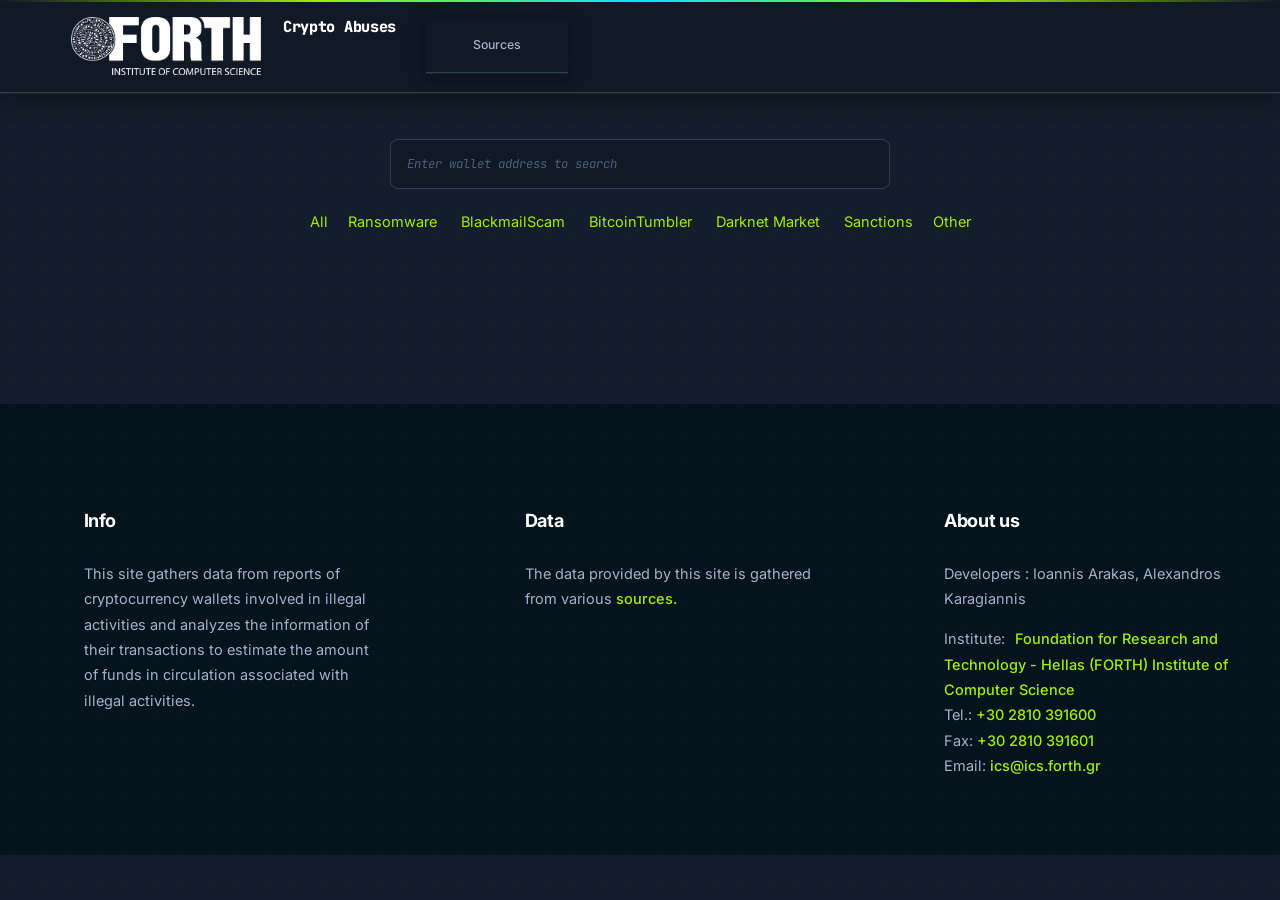
==== index.html @ 18fb3bc5 "static snapshot" ====
﻿<!DOCTYPE html><html lang="en"><head>
    <meta charset="utf-8">
    <link rel="icon" href="/phaistos-disc-symbols-02.png">
    <meta name="viewport" content="width=device-width, initial-scale=1">
    <meta name="theme-color" content="#000000">
    <meta name="description" content="Web site created using create-react-app">
    <link rel="apple-touch-icon" href="/logo192.png">
    <!--
      manifest.json provides metadata used when your web app is installed on a
      user's mobile device or desktop. See https://developers.google.com/web/fundamentals/web-app-manifest/
    -->
    <link rel="manifest" href="/manifest.json">
    <!--
      Notice the use of  in the tags above.
      It will be replaced with the URL of the `public` folder during the build.
      Only files inside the `public` folder can be referenced from the HTML.

      Unlike "/favicon.ico" or "favicon.ico", "/favicon.ico" will
      work correctly both with client-side routing and a non-root public URL.
      Learn how to configure a non-root public URL by running `npm run build`.
    -->
    <title>Crypto Abuses</title>
  <script defer="" src="/static/js/bundle.js"></script><style>body {
  margin: 0;
  font-family: -apple-system, BlinkMacSystemFont, 'Segoe UI', 'Roboto', 'Oxygen',
    'Ubuntu', 'Cantarell', 'Fira Sans', 'Droid Sans', 'Helvetica Neue',
    sans-serif;
  -webkit-font-smoothing: antialiased;
  -moz-osx-font-smoothing: grayscale;
}

code {
  font-family: source-code-pro, Menlo, Monaco, Consolas, 'Courier New',
    monospace;
}

/*# sourceMappingURL=[data-uri] */</style><style>.App {
  text-align: center;
}

.App-logo {
  height: 40vmin;
  pointer-events: none;
}

@media (prefers-reduced-motion: no-preference) {
  .App-logo {
    animation: App-logo-spin infinite 20s linear;
  }
}

.App-header {
  background-color: #282c34;
  min-height: 100vh;
  display: flex;
  flex-direction: column;
  align-items: center;
  justify-content: center;
  font-size: calc(10px + 2vmin);
  color: white;
}

.App-link {
  color: #61dafb;
}

@keyframes App-logo-spin {
  from {
    transform: rotate(0deg);
  }
  to {
    transform: rotate(360deg);
  }
}

/*# sourceMappingURL=[data-uri] */</style><style>@charset "UTF-8";
/*!
 * Bootstrap  v5.3.2 (https://getbootstrap.com/)
 * Copyright 2011-2023 The Bootstrap Authors
 * Licensed under MIT (https://github.com/twbs/bootstrap/blob/main/LICENSE)
 */
:root,
[data-bs-theme=light] {
  --bs-blue: #0d6efd;
  --bs-indigo: #6610f2;
  --bs-purple: #6f42c1;
  --bs-pink: #d63384;
  --bs-red: #dc3545;
  --bs-orange: #fd7e14;
  --bs-yellow: #ffc107;
  --bs-green: #198754;
  --bs-teal: #20c997;
  --bs-cyan: #0dcaf0;
  --bs-black: #000;
  --bs-white: #fff;
  --bs-gray: #6c757d;
  --bs-gray-dark: #343a40;
  --bs-gray-100: #f8f9fa;
  --bs-gray-200: #e9ecef;
  --bs-gray-300: #dee2e6;
  --bs-gray-400: #ced4da;
  --bs-gray-500: #adb5bd;
  --bs-gray-600: #6c757d;
  --bs-gray-700: #495057;
  --bs-gray-800: #343a40;
  --bs-gray-900: #212529;
  --bs-primary: #0d6efd;
  --bs-secondary: #6c757d;
  --bs-success: #198754;
  --bs-info: #0dcaf0;
  --bs-warning: #ffc107;
  --bs-danger: #dc3545;
  --bs-light: #f8f9fa;
  --bs-dark: #212529;
  --bs-primary-rgb: 13, 110, 253;
  --bs-secondary-rgb: 108, 117, 125;
  --bs-success-rgb: 25, 135, 84;
  --bs-info-rgb: 13, 202, 240;
  --bs-warning-rgb: 255, 193, 7;
  --bs-danger-rgb: 220, 53, 69;
  --bs-light-rgb: 248, 249, 250;
  --bs-dark-rgb: 33, 37, 41;
  --bs-primary-text-emphasis: #052c65;
  --bs-secondary-text-emphasis: #2b2f32;
  --bs-success-text-emphasis: #0a3622;
  --bs-info-text-emphasis: #055160;
  --bs-warning-text-emphasis: #664d03;
  --bs-danger-text-emphasis: #58151c;
  --bs-light-text-emphasis: #495057;
  --bs-dark-text-emphasis: #495057;
  --bs-primary-bg-subtle: #cfe2ff;
  --bs-secondary-bg-subtle: #e2e3e5;
  --bs-success-bg-subtle: #d1e7dd;
  --bs-info-bg-subtle: #cff4fc;
  --bs-warning-bg-subtle: #fff3cd;
  --bs-danger-bg-subtle: #f8d7da;
  --bs-light-bg-subtle: #fcfcfd;
  --bs-dark-bg-subtle: #ced4da;
  --bs-primary-border-subtle: #9ec5fe;
  --bs-secondary-border-subtle: #c4c8cb;
  --bs-success-border-subtle: #a3cfbb;
  --bs-info-border-subtle: #9eeaf9;
  --bs-warning-border-subtle: #ffe69c;
  --bs-danger-border-subtle: #f1aeb5;
  --bs-light-border-subtle: #e9ecef;
  --bs-dark-border-subtle: #adb5bd;
  --bs-white-rgb: 255, 255, 255;
  --bs-black-rgb: 0, 0, 0;
  --bs-font-sans-serif: system-ui, -apple-system, "Segoe UI", Roboto, "Helvetica Neue", "Noto Sans", "Liberation Sans", Arial, sans-serif, "Apple Color Emoji", "Segoe UI Emoji", "Segoe UI Symbol", "Noto Color Emoji";
  --bs-font-monospace: SFMono-Regular, Menlo, Monaco, Consolas, "Liberation Mono", "Courier New", monospace;
  --bs-gradient: linear-gradient(180deg, rgba(255, 255, 255, 0.15), rgba(255, 255, 255, 0));
  --bs-body-font-family: var(--bs-font-sans-serif);
  --bs-body-font-size: 1rem;
  --bs-body-font-weight: 400;
  --bs-body-line-height: 1.5;
  --bs-body-color: #212529;
  --bs-body-color-rgb: 33, 37, 41;
  --bs-body-bg: #fff;
  --bs-body-bg-rgb: 255, 255, 255;
  --bs-emphasis-color: #000;
  --bs-emphasis-color-rgb: 0, 0, 0;
  --bs-secondary-color: rgba(33, 37, 41, 0.75);
  --bs-secondary-color-rgb: 33, 37, 41;
  --bs-secondary-bg: #e9ecef;
  --bs-secondary-bg-rgb: 233, 236, 239;
  --bs-tertiary-color: rgba(33, 37, 41, 0.5);
  --bs-tertiary-color-rgb: 33, 37, 41;
  --bs-tertiary-bg: #f8f9fa;
  --bs-tertiary-bg-rgb: 248, 249, 250;
  --bs-heading-color: inherit;
  --bs-link-color: #0d6efd;
  --bs-link-color-rgb: 13, 110, 253;
  --bs-link-decoration: underline;
  --bs-link-hover-color: #0a58ca;
  --bs-link-hover-color-rgb: 10, 88, 202;
  --bs-code-color: #d63384;
  --bs-highlight-color: #212529;
  --bs-highlight-bg: #fff3cd;
  --bs-border-width: 1px;
  --bs-border-style: solid;
  --bs-border-color: #dee2e6;
  --bs-border-color-translucent: rgba(0, 0, 0, 0.175);
  --bs-border-radius: 0.375rem;
  --bs-border-radius-sm: 0.25rem;
  --bs-border-radius-lg: 0.5rem;
  --bs-border-radius-xl: 1rem;
  --bs-border-radius-xxl: 2rem;
  --bs-border-radius-2xl: var(--bs-border-radius-xxl);
  --bs-border-radius-pill: 50rem;
  --bs-box-shadow: 0 0.5rem 1rem rgba(0, 0, 0, 0.15);
  --bs-box-shadow-sm: 0 0.125rem 0.25rem rgba(0, 0, 0, 0.075);
  --bs-box-shadow-lg: 0 1rem 3rem rgba(0, 0, 0, 0.175);
  --bs-box-shadow-inset: inset 0 1px 2px rgba(0, 0, 0, 0.075);
  --bs-focus-ring-width: 0.25rem;
  --bs-focus-ring-opacity: 0.25;
  --bs-focus-ring-color: rgba(13, 110, 253, 0.25);
  --bs-form-valid-color: #198754;
  --bs-form-valid-border-color: #198754;
  --bs-form-invalid-color: #dc3545;
  --bs-form-invalid-border-color: #dc3545;
}

[data-bs-theme=dark] {
  color-scheme: dark;
  --bs-body-color: #dee2e6;
  --bs-body-color-rgb: 222, 226, 230;
  --bs-body-bg: #212529;
  --bs-body-bg-rgb: 33, 37, 41;
  --bs-emphasis-color: #fff;
  --bs-emphasis-color-rgb: 255, 255, 255;
  --bs-secondary-color: rgba(222, 226, 230, 0.75);
  --bs-secondary-color-rgb: 222, 226, 230;
  --bs-secondary-bg: #343a40;
  --bs-secondary-bg-rgb: 52, 58, 64;
  --bs-tertiary-color: rgba(222, 226, 230, 0.5);
  --bs-tertiary-color-rgb: 222, 226, 230;
  --bs-tertiary-bg: #2b3035;
  --bs-tertiary-bg-rgb: 43, 48, 53;
  --bs-primary-text-emphasis: #6ea8fe;
  --bs-secondary-text-emphasis: #a7acb1;
  --bs-success-text-emphasis: #75b798;
  --bs-info-text-emphasis: #6edff6;
  --bs-warning-text-emphasis: #ffda6a;
  --bs-danger-text-emphasis: #ea868f;
  --bs-light-text-emphasis: #f8f9fa;
  --bs-dark-text-emphasis: #dee2e6;
  --bs-primary-bg-subtle: #031633;
  --bs-secondary-bg-subtle: #161719;
  --bs-success-bg-subtle: #051b11;
  --bs-info-bg-subtle: #032830;
  --bs-warning-bg-subtle: #332701;
  --bs-danger-bg-subtle: #2c0b0e;
  --bs-light-bg-subtle: #343a40;
  --bs-dark-bg-subtle: #1a1d20;
  --bs-primary-border-subtle: #084298;
  --bs-secondary-border-subtle: #41464b;
  --bs-success-border-subtle: #0f5132;
  --bs-info-border-subtle: #087990;
  --bs-warning-border-subtle: #997404;
  --bs-danger-border-subtle: #842029;
  --bs-light-border-subtle: #495057;
  --bs-dark-border-subtle: #343a40;
  --bs-heading-color: inherit;
  --bs-link-color: #6ea8fe;
  --bs-link-hover-color: #8bb9fe;
  --bs-link-color-rgb: 110, 168, 254;
  --bs-link-hover-color-rgb: 139, 185, 254;
  --bs-code-color: #e685b5;
  --bs-highlight-color: #dee2e6;
  --bs-highlight-bg: #664d03;
  --bs-border-color: #495057;
  --bs-border-color-translucent: rgba(255, 255, 255, 0.15);
  --bs-form-valid-color: #75b798;
  --bs-form-valid-border-color: #75b798;
  --bs-form-invalid-color: #ea868f;
  --bs-form-invalid-border-color: #ea868f;
}

*,
*::before,
*::after {
  box-sizing: border-box;
}

@media (prefers-reduced-motion: no-preference) {
  :root {
    scroll-behavior: smooth;
  }
}

body {
  margin: 0;
  font-family: var(--bs-body-font-family);
  font-size: var(--bs-body-font-size);
  font-weight: var(--bs-body-font-weight);
  line-height: var(--bs-body-line-height);
  color: var(--bs-body-color);
  text-align: var(--bs-body-text-align);
  background-color: var(--bs-body-bg);
  -webkit-text-size-adjust: 100%;
  -webkit-tap-highlight-color: rgba(0, 0, 0, 0);
}

hr {
  margin: 1rem 0;
  color: inherit;
  border: 0;
  border-top: var(--bs-border-width) solid;
  opacity: 0.25;
}

h6, .h6, h5, .h5, h4, .h4, h3, .h3, h2, .h2, h1, .h1 {
  margin-top: 0;
  margin-bottom: 0.5rem;
  font-weight: 500;
  line-height: 1.2;
  color: var(--bs-heading-color);
}

h1, .h1 {
  font-size: calc(1.375rem + 1.5vw);
}
@media (min-width: 1200px) {
  h1, .h1 {
    font-size: 2.5rem;
  }
}

h2, .h2 {
  font-size: calc(1.325rem + 0.9vw);
}
@media (min-width: 1200px) {
  h2, .h2 {
    font-size: 2rem;
  }
}

h3, .h3 {
  font-size: calc(1.3rem + 0.6vw);
}
@media (min-width: 1200px) {
  h3, .h3 {
    font-size: 1.75rem;
  }
}

h4, .h4 {
  font-size: calc(1.275rem + 0.3vw);
}
@media (min-width: 1200px) {
  h4, .h4 {
    font-size: 1.5rem;
  }
}

h5, .h5 {
  font-size: 1.25rem;
}

h6, .h6 {
  font-size: 1rem;
}

p {
  margin-top: 0;
  margin-bottom: 1rem;
}

abbr[title] {
  -webkit-text-decoration: underline dotted;
  text-decoration: underline dotted;
  cursor: help;
  text-decoration-skip-ink: none;
}

address {
  margin-bottom: 1rem;
  font-style: normal;
  line-height: inherit;
}

ol,
ul {
  padding-left: 2rem;
}

ol,
ul,
dl {
  margin-top: 0;
  margin-bottom: 1rem;
}

ol ol,
ul ul,
ol ul,
ul ol {
  margin-bottom: 0;
}

dt {
  font-weight: 700;
}

dd {
  margin-bottom: 0.5rem;
  margin-left: 0;
}

blockquote {
  margin: 0 0 1rem;
}

b,
strong {
  font-weight: bolder;
}

small, .small {
  font-size: 0.875em;
}

mark, .mark {
  padding: 0.1875em;
  color: var(--bs-highlight-color);
  background-color: var(--bs-highlight-bg);
}

sub,
sup {
  position: relative;
  font-size: 0.75em;
  line-height: 0;
  vertical-align: baseline;
}

sub {
  bottom: -0.25em;
}

sup {
  top: -0.5em;
}

a {
  color: rgba(var(--bs-link-color-rgb), var(--bs-link-opacity, 1));
  text-decoration: underline;
}
a:hover {
  --bs-link-color-rgb: var(--bs-link-hover-color-rgb);
}

a:not([href]):not([class]), a:not([href]):not([class]):hover {
  color: inherit;
  text-decoration: none;
}

pre,
code,
kbd,
samp {
  font-family: var(--bs-font-monospace);
  font-size: 1em;
}

pre {
  display: block;
  margin-top: 0;
  margin-bottom: 1rem;
  overflow: auto;
  font-size: 0.875em;
}
pre code {
  font-size: inherit;
  color: inherit;
  word-break: normal;
}

code {
  font-size: 0.875em;
  color: var(--bs-code-color);
  word-wrap: break-word;
}
a > code {
  color: inherit;
}

kbd {
  padding: 0.1875rem 0.375rem;
  font-size: 0.875em;
  color: var(--bs-body-bg);
  background-color: var(--bs-body-color);
  border-radius: 0.25rem;
}
kbd kbd {
  padding: 0;
  font-size: 1em;
}

figure {
  margin: 0 0 1rem;
}

img,
svg {
  vertical-align: middle;
}

table {
  caption-side: bottom;
  border-collapse: collapse;
}

caption {
  padding-top: 0.5rem;
  padding-bottom: 0.5rem;
  color: var(--bs-secondary-color);
  text-align: left;
}

th {
  text-align: inherit;
  text-align: -webkit-match-parent;
}

thead,
tbody,
tfoot,
tr,
td,
th {
  border-color: inherit;
  border-style: solid;
  border-width: 0;
}

label {
  display: inline-block;
}

button {
  border-radius: 0;
}

button:focus:not(:focus-visible) {
  outline: 0;
}

input,
button,
select,
optgroup,
textarea {
  margin: 0;
  font-family: inherit;
  font-size: inherit;
  line-height: inherit;
}

button,
select {
  text-transform: none;
}

[role=button] {
  cursor: pointer;
}

select {
  word-wrap: normal;
}
select:disabled {
  opacity: 1;
}

[list]:not([type=date]):not([type=datetime-local]):not([type=month]):not([type=week]):not([type=time])::-webkit-calendar-picker-indicator {
  display: none !important;
}

button,
[type=button],
[type=reset],
[type=submit] {
  -webkit-appearance: button;
}
button:not(:disabled),
[type=button]:not(:disabled),
[type=reset]:not(:disabled),
[type=submit]:not(:disabled) {
  cursor: pointer;
}

::-moz-focus-inner {
  padding: 0;
  border-style: none;
}

textarea {
  resize: vertical;
}

fieldset {
  min-width: 0;
  padding: 0;
  margin: 0;
  border: 0;
}

legend {
  float: left;
  width: 100%;
  padding: 0;
  margin-bottom: 0.5rem;
  font-size: calc(1.275rem + 0.3vw);
  line-height: inherit;
}
@media (min-width: 1200px) {
  legend {
    font-size: 1.5rem;
  }
}
legend + * {
  clear: left;
}

::-webkit-datetime-edit-fields-wrapper,
::-webkit-datetime-edit-text,
::-webkit-datetime-edit-minute,
::-webkit-datetime-edit-hour-field,
::-webkit-datetime-edit-day-field,
::-webkit-datetime-edit-month-field,
::-webkit-datetime-edit-year-field {
  padding: 0;
}

::-webkit-inner-spin-button {
  height: auto;
}

[type=search] {
  -webkit-appearance: textfield;
  outline-offset: -2px;
}

/* rtl:raw:
[type="tel"],
[type="url"],
[type="email"],
[type="number"] {
  direction: ltr;
}
*/
::-webkit-search-decoration {
  -webkit-appearance: none;
}

::-webkit-color-swatch-wrapper {
  padding: 0;
}

::file-selector-button {
  font: inherit;
  -webkit-appearance: button;
}

output {
  display: inline-block;
}

iframe {
  border: 0;
}

summary {
  display: list-item;
  cursor: pointer;
}

progress {
  vertical-align: baseline;
}

[hidden] {
  display: none !important;
}

.lead {
  font-size: 1.25rem;
  font-weight: 300;
}

.display-1 {
  font-size: calc(1.625rem + 4.5vw);
  font-weight: 300;
  line-height: 1.2;
}
@media (min-width: 1200px) {
  .display-1 {
    font-size: 5rem;
  }
}

.display-2 {
  font-size: calc(1.575rem + 3.9vw);
  font-weight: 300;
  line-height: 1.2;
}
@media (min-width: 1200px) {
  .display-2 {
    font-size: 4.5rem;
  }
}

.display-3 {
  font-size: calc(1.525rem + 3.3vw);
  font-weight: 300;
  line-height: 1.2;
}
@media (min-width: 1200px) {
  .display-3 {
    font-size: 4rem;
  }
}

.display-4 {
  font-size: calc(1.475rem + 2.7vw);
  font-weight: 300;
  line-height: 1.2;
}
@media (min-width: 1200px) {
  .display-4 {
    font-size: 3.5rem;
  }
}

.display-5 {
  font-size: calc(1.425rem + 2.1vw);
  font-weight: 300;
  line-height: 1.2;
}
@media (min-width: 1200px) {
  .display-5 {
    font-size: 3rem;
  }
}

.display-6 {
  font-size: calc(1.375rem + 1.5vw);
  font-weight: 300;
  line-height: 1.2;
}
@media (min-width: 1200px) {
  .display-6 {
    font-size: 2.5rem;
  }
}

.list-unstyled {
  padding-left: 0;
  list-style: none;
}

.list-inline {
  padding-left: 0;
  list-style: none;
}

.list-inline-item {
  display: inline-block;
}
.list-inline-item:not(:last-child) {
  margin-right: 0.5rem;
}

.initialism {
  font-size: 0.875em;
  text-transform: uppercase;
}

.blockquote {
  margin-bottom: 1rem;
  font-size: 1.25rem;
}
.blockquote > :last-child {
  margin-bottom: 0;
}

.blockquote-footer {
  margin-top: -1rem;
  margin-bottom: 1rem;
  font-size: 0.875em;
  color: #6c757d;
}
.blockquote-footer::before {
  content: "— ";
}

.img-fluid {
  max-width: 100%;
  height: auto;
}

.img-thumbnail {
  padding: 0.25rem;
  background-color: var(--bs-body-bg);
  border: var(--bs-border-width) solid var(--bs-border-color);
  border-radius: var(--bs-border-radius);
  max-width: 100%;
  height: auto;
}

.figure {
  display: inline-block;
}

.figure-img {
  margin-bottom: 0.5rem;
  line-height: 1;
}

.figure-caption {
  font-size: 0.875em;
  color: var(--bs-secondary-color);
}

.container,
.container-fluid,
.container-xxl,
.container-xl,
.container-lg,
.container-md,
.container-sm {
  --bs-gutter-x: 1.5rem;
  --bs-gutter-y: 0;
  width: 100%;
  padding-right: calc(var(--bs-gutter-x) * 0.5);
  padding-left: calc(var(--bs-gutter-x) * 0.5);
  margin-right: auto;
  margin-left: auto;
}

@media (min-width: 576px) {
  .container-sm, .container {
    max-width: 540px;
  }
}
@media (min-width: 768px) {
  .container-md, .container-sm, .container {
    max-width: 720px;
  }
}
@media (min-width: 992px) {
  .container-lg, .container-md, .container-sm, .container {
    max-width: 960px;
  }
}
@media (min-width: 1200px) {
  .container-xl, .container-lg, .container-md, .container-sm, .container {
    max-width: 1140px;
  }
}
@media (min-width: 1400px) {
  .container-xxl, .container-xl, .container-lg, .container-md, .container-sm, .container {
    max-width: 1320px;
  }
}
:root {
  --bs-breakpoint-xs: 0;
  --bs-breakpoint-sm: 576px;
  --bs-breakpoint-md: 768px;
  --bs-breakpoint-lg: 992px;
  --bs-breakpoint-xl: 1200px;
  --bs-breakpoint-xxl: 1400px;
}

.row {
  --bs-gutter-x: 1.5rem;
  --bs-gutter-y: 0;
  display: flex;
  flex-wrap: wrap;
  margin-top: calc(-1 * var(--bs-gutter-y));
  margin-right: calc(-0.5 * var(--bs-gutter-x));
  margin-left: calc(-0.5 * var(--bs-gutter-x));
}
.row > * {
  flex-shrink: 0;
  width: 100%;
  max-width: 100%;
  padding-right: calc(var(--bs-gutter-x) * 0.5);
  padding-left: calc(var(--bs-gutter-x) * 0.5);
  margin-top: var(--bs-gutter-y);
}

.col {
  flex: 1 0;
}

.row-cols-auto > * {
  flex: 0 0 auto;
  width: auto;
}

.row-cols-1 > * {
  flex: 0 0 auto;
  width: 100%;
}

.row-cols-2 > * {
  flex: 0 0 auto;
  width: 50%;
}

.row-cols-3 > * {
  flex: 0 0 auto;
  width: 33.33333333%;
}

.row-cols-4 > * {
  flex: 0 0 auto;
  width: 25%;
}

.row-cols-5 > * {
  flex: 0 0 auto;
  width: 20%;
}

.row-cols-6 > * {
  flex: 0 0 auto;
  width: 16.66666667%;
}

.col-auto {
  flex: 0 0 auto;
  width: auto;
}

.col-1 {
  flex: 0 0 auto;
  width: 8.33333333%;
}

.col-2 {
  flex: 0 0 auto;
  width: 16.66666667%;
}

.col-3 {
  flex: 0 0 auto;
  width: 25%;
}

.col-4 {
  flex: 0 0 auto;
  width: 33.33333333%;
}

.col-5 {
  flex: 0 0 auto;
  width: 41.66666667%;
}

.col-6 {
  flex: 0 0 auto;
  width: 50%;
}

.col-7 {
  flex: 0 0 auto;
  width: 58.33333333%;
}

.col-8 {
  flex: 0 0 auto;
  width: 66.66666667%;
}

.col-9 {
  flex: 0 0 auto;
  width: 75%;
}

.col-10 {
  flex: 0 0 auto;
  width: 83.33333333%;
}

.col-11 {
  flex: 0 0 auto;
  width: 91.66666667%;
}

.col-12 {
  flex: 0 0 auto;
  width: 100%;
}

.offset-1 {
  margin-left: 8.33333333%;
}

.offset-2 {
  margin-left: 16.66666667%;
}

.offset-3 {
  margin-left: 25%;
}

.offset-4 {
  margin-left: 33.33333333%;
}

.offset-5 {
  margin-left: 41.66666667%;
}

.offset-6 {
  margin-left: 50%;
}

.offset-7 {
  margin-left: 58.33333333%;
}

.offset-8 {
  margin-left: 66.66666667%;
}

.offset-9 {
  margin-left: 75%;
}

.offset-10 {
  margin-left: 83.33333333%;
}

.offset-11 {
  margin-left: 91.66666667%;
}

.g-0,
.gx-0 {
  --bs-gutter-x: 0;
}

.g-0,
.gy-0 {
  --bs-gutter-y: 0;
}

.g-1,
.gx-1 {
  --bs-gutter-x: 0.25rem;
}

.g-1,
.gy-1 {
  --bs-gutter-y: 0.25rem;
}

.g-2,
.gx-2 {
  --bs-gutter-x: 0.5rem;
}

.g-2,
.gy-2 {
  --bs-gutter-y: 0.5rem;
}

.g-3,
.gx-3 {
  --bs-gutter-x: 1rem;
}

.g-3,
.gy-3 {
  --bs-gutter-y: 1rem;
}

.g-4,
.gx-4 {
  --bs-gutter-x: 1.5rem;
}

.g-4,
.gy-4 {
  --bs-gutter-y: 1.5rem;
}

.g-5,
.gx-5 {
  --bs-gutter-x: 3rem;
}

.g-5,
.gy-5 {
  --bs-gutter-y: 3rem;
}

@media (min-width: 576px) {
  .col-sm {
    flex: 1 0;
  }
  .row-cols-sm-auto > * {
    flex: 0 0 auto;
    width: auto;
  }
  .row-cols-sm-1 > * {
    flex: 0 0 auto;
    width: 100%;
  }
  .row-cols-sm-2 > * {
    flex: 0 0 auto;
    width: 50%;
  }
  .row-cols-sm-3 > * {
    flex: 0 0 auto;
    width: 33.33333333%;
  }
  .row-cols-sm-4 > * {
    flex: 0 0 auto;
    width: 25%;
  }
  .row-cols-sm-5 > * {
    flex: 0 0 auto;
    width: 20%;
  }
  .row-cols-sm-6 > * {
    flex: 0 0 auto;
    width: 16.66666667%;
  }
  .col-sm-auto {
    flex: 0 0 auto;
    width: auto;
  }
  .col-sm-1 {
    flex: 0 0 auto;
    width: 8.33333333%;
  }
  .col-sm-2 {
    flex: 0 0 auto;
    width: 16.66666667%;
  }
  .col-sm-3 {
    flex: 0 0 auto;
    width: 25%;
  }
  .col-sm-4 {
    flex: 0 0 auto;
    width: 33.33333333%;
  }
  .col-sm-5 {
    flex: 0 0 auto;
    width: 41.66666667%;
  }
  .col-sm-6 {
    flex: 0 0 auto;
    width: 50%;
  }
  .col-sm-7 {
    flex: 0 0 auto;
    width: 58.33333333%;
  }
  .col-sm-8 {
    flex: 0 0 auto;
    width: 66.66666667%;
  }
  .col-sm-9 {
    flex: 0 0 auto;
    width: 75%;
  }
  .col-sm-10 {
    flex: 0 0 auto;
    width: 83.33333333%;
  }
  .col-sm-11 {
    flex: 0 0 auto;
    width: 91.66666667%;
  }
  .col-sm-12 {
    flex: 0 0 auto;
    width: 100%;
  }
  .offset-sm-0 {
    margin-left: 0;
  }
  .offset-sm-1 {
    margin-left: 8.33333333%;
  }
  .offset-sm-2 {
    margin-left: 16.66666667%;
  }
  .offset-sm-3 {
    margin-left: 25%;
  }
  .offset-sm-4 {
    margin-left: 33.33333333%;
  }
  .offset-sm-5 {
    margin-left: 41.66666667%;
  }
  .offset-sm-6 {
    margin-left: 50%;
  }
  .offset-sm-7 {
    margin-left: 58.33333333%;
  }
  .offset-sm-8 {
    margin-left: 66.66666667%;
  }
  .offset-sm-9 {
    margin-left: 75%;
  }
  .offset-sm-10 {
    margin-left: 83.33333333%;
  }
  .offset-sm-11 {
    margin-left: 91.66666667%;
  }
  .g-sm-0,
  .gx-sm-0 {
    --bs-gutter-x: 0;
  }
  .g-sm-0,
  .gy-sm-0 {
    --bs-gutter-y: 0;
  }
  .g-sm-1,
  .gx-sm-1 {
    --bs-gutter-x: 0.25rem;
  }
  .g-sm-1,
  .gy-sm-1 {
    --bs-gutter-y: 0.25rem;
  }
  .g-sm-2,
  .gx-sm-2 {
    --bs-gutter-x: 0.5rem;
  }
  .g-sm-2,
  .gy-sm-2 {
    --bs-gutter-y: 0.5rem;
  }
  .g-sm-3,
  .gx-sm-3 {
    --bs-gutter-x: 1rem;
  }
  .g-sm-3,
  .gy-sm-3 {
    --bs-gutter-y: 1rem;
  }
  .g-sm-4,
  .gx-sm-4 {
    --bs-gutter-x: 1.5rem;
  }
  .g-sm-4,
  .gy-sm-4 {
    --bs-gutter-y: 1.5rem;
  }
  .g-sm-5,
  .gx-sm-5 {
    --bs-gutter-x: 3rem;
  }
  .g-sm-5,
  .gy-sm-5 {
    --bs-gutter-y: 3rem;
  }
}
@media (min-width: 768px) {
  .col-md {
    flex: 1 0;
  }
  .row-cols-md-auto > * {
    flex: 0 0 auto;
    width: auto;
  }
  .row-cols-md-1 > * {
    flex: 0 0 auto;
    width: 100%;
  }
  .row-cols-md-2 > * {
    flex: 0 0 auto;
    width: 50%;
  }
  .row-cols-md-3 > * {
    flex: 0 0 auto;
    width: 33.33333333%;
  }
  .row-cols-md-4 > * {
    flex: 0 0 auto;
    width: 25%;
  }
  .row-cols-md-5 > * {
    flex: 0 0 auto;
    width: 20%;
  }
  .row-cols-md-6 > * {
    flex: 0 0 auto;
    width: 16.66666667%;
  }
  .col-md-auto {
    flex: 0 0 auto;
    width: auto;
  }
  .col-md-1 {
    flex: 0 0 auto;
    width: 8.33333333%;
  }
  .col-md-2 {
    flex: 0 0 auto;
    width: 16.66666667%;
  }
  .col-md-3 {
    flex: 0 0 auto;
    width: 25%;
  }
  .col-md-4 {
    flex: 0 0 auto;
    width: 33.33333333%;
  }
  .col-md-5 {
    flex: 0 0 auto;
    width: 41.66666667%;
  }
  .col-md-6 {
    flex: 0 0 auto;
    width: 50%;
  }
  .col-md-7 {
    flex: 0 0 auto;
    width: 58.33333333%;
  }
  .col-md-8 {
    flex: 0 0 auto;
    width: 66.66666667%;
  }
  .col-md-9 {
    flex: 0 0 auto;
    width: 75%;
  }
  .col-md-10 {
    flex: 0 0 auto;
    width: 83.33333333%;
  }
  .col-md-11 {
    flex: 0 0 auto;
    width: 91.66666667%;
  }
  .col-md-12 {
    flex: 0 0 auto;
    width: 100%;
  }
  .offset-md-0 {
    margin-left: 0;
  }
  .offset-md-1 {
    margin-left: 8.33333333%;
  }
  .offset-md-2 {
    margin-left: 16.66666667%;
  }
  .offset-md-3 {
    margin-left: 25%;
  }
  .offset-md-4 {
    margin-left: 33.33333333%;
  }
  .offset-md-5 {
    margin-left: 41.66666667%;
  }
  .offset-md-6 {
    margin-left: 50%;
  }
  .offset-md-7 {
    margin-left: 58.33333333%;
  }
  .offset-md-8 {
    margin-left: 66.66666667%;
  }
  .offset-md-9 {
    margin-left: 75%;
  }
  .offset-md-10 {
    margin-left: 83.33333333%;
  }
  .offset-md-11 {
    margin-left: 91.66666667%;
  }
  .g-md-0,
  .gx-md-0 {
    --bs-gutter-x: 0;
  }
  .g-md-0,
  .gy-md-0 {
    --bs-gutter-y: 0;
  }
  .g-md-1,
  .gx-md-1 {
    --bs-gutter-x: 0.25rem;
  }
  .g-md-1,
  .gy-md-1 {
    --bs-gutter-y: 0.25rem;
  }
  .g-md-2,
  .gx-md-2 {
    --bs-gutter-x: 0.5rem;
  }
  .g-md-2,
  .gy-md-2 {
    --bs-gutter-y: 0.5rem;
  }
  .g-md-3,
  .gx-md-3 {
    --bs-gutter-x: 1rem;
  }
  .g-md-3,
  .gy-md-3 {
    --bs-gutter-y: 1rem;
  }
  .g-md-4,
  .gx-md-4 {
    --bs-gutter-x: 1.5rem;
  }
  .g-md-4,
  .gy-md-4 {
    --bs-gutter-y: 1.5rem;
  }
  .g-md-5,
  .gx-md-5 {
    --bs-gutter-x: 3rem;
  }
  .g-md-5,
  .gy-md-5 {
    --bs-gutter-y: 3rem;
  }
}
@media (min-width: 992px) {
  .col-lg {
    flex: 1 0;
  }
  .row-cols-lg-auto > * {
    flex: 0 0 auto;
    width: auto;
  }
  .row-cols-lg-1 > * {
    flex: 0 0 auto;
    width: 100%;
  }
  .row-cols-lg-2 > * {
    flex: 0 0 auto;
    width: 50%;
  }
  .row-cols-lg-3 > * {
    flex: 0 0 auto;
    width: 33.33333333%;
  }
  .row-cols-lg-4 > * {
    flex: 0 0 auto;
    width: 25%;
  }
  .row-cols-lg-5 > * {
    flex: 0 0 auto;
    width: 20%;
  }
  .row-cols-lg-6 > * {
    flex: 0 0 auto;
    width: 16.66666667%;
  }
  .col-lg-auto {
    flex: 0 0 auto;
    width: auto;
  }
  .col-lg-1 {
    flex: 0 0 auto;
    width: 8.33333333%;
  }
  .col-lg-2 {
    flex: 0 0 auto;
    width: 16.66666667%;
  }
  .col-lg-3 {
    flex: 0 0 auto;
    width: 25%;
  }
  .col-lg-4 {
    flex: 0 0 auto;
    width: 33.33333333%;
  }
  .col-lg-5 {
    flex: 0 0 auto;
    width: 41.66666667%;
  }
  .col-lg-6 {
    flex: 0 0 auto;
    width: 50%;
  }
  .col-lg-7 {
    flex: 0 0 auto;
    width: 58.33333333%;
  }
  .col-lg-8 {
    flex: 0 0 auto;
    width: 66.66666667%;
  }
  .col-lg-9 {
    flex: 0 0 auto;
    width: 75%;
  }
  .col-lg-10 {
    flex: 0 0 auto;
    width: 83.33333333%;
  }
  .col-lg-11 {
    flex: 0 0 auto;
    width: 91.66666667%;
  }
  .col-lg-12 {
    flex: 0 0 auto;
    width: 100%;
  }
  .offset-lg-0 {
    margin-left: 0;
  }
  .offset-lg-1 {
    margin-left: 8.33333333%;
  }
  .offset-lg-2 {
    margin-left: 16.66666667%;
  }
  .offset-lg-3 {
    margin-left: 25%;
  }
  .offset-lg-4 {
    margin-left: 33.33333333%;
  }
  .offset-lg-5 {
    margin-left: 41.66666667%;
  }
  .offset-lg-6 {
    margin-left: 50%;
  }
  .offset-lg-7 {
    margin-left: 58.33333333%;
  }
  .offset-lg-8 {
    margin-left: 66.66666667%;
  }
  .offset-lg-9 {
    margin-left: 75%;
  }
  .offset-lg-10 {
    margin-left: 83.33333333%;
  }
  .offset-lg-11 {
    margin-left: 91.66666667%;
  }
  .g-lg-0,
  .gx-lg-0 {
    --bs-gutter-x: 0;
  }
  .g-lg-0,
  .gy-lg-0 {
    --bs-gutter-y: 0;
  }
  .g-lg-1,
  .gx-lg-1 {
    --bs-gutter-x: 0.25rem;
  }
  .g-lg-1,
  .gy-lg-1 {
    --bs-gutter-y: 0.25rem;
  }
  .g-lg-2,
  .gx-lg-2 {
    --bs-gutter-x: 0.5rem;
  }
  .g-lg-2,
  .gy-lg-2 {
    --bs-gutter-y: 0.5rem;
  }
  .g-lg-3,
  .gx-lg-3 {
    --bs-gutter-x: 1rem;
  }
  .g-lg-3,
  .gy-lg-3 {
    --bs-gutter-y: 1rem;
  }
  .g-lg-4,
  .gx-lg-4 {
    --bs-gutter-x: 1.5rem;
  }
  .g-lg-4,
  .gy-lg-4 {
    --bs-gutter-y: 1.5rem;
  }
  .g-lg-5,
  .gx-lg-5 {
    --bs-gutter-x: 3rem;
  }
  .g-lg-5,
  .gy-lg-5 {
    --bs-gutter-y: 3rem;
  }
}
@media (min-width: 1200px) {
  .col-xl {
    flex: 1 0;
  }
  .row-cols-xl-auto > * {
    flex: 0 0 auto;
    width: auto;
  }
  .row-cols-xl-1 > * {
    flex: 0 0 auto;
    width: 100%;
  }
  .row-cols-xl-2 > * {
    flex: 0 0 auto;
    width: 50%;
  }
  .row-cols-xl-3 > * {
    flex: 0 0 auto;
    width: 33.33333333%;
  }
  .row-cols-xl-4 > * {
    flex: 0 0 auto;
    width: 25%;
  }
  .row-cols-xl-5 > * {
    flex: 0 0 auto;
    width: 20%;
  }
  .row-cols-xl-6 > * {
    flex: 0 0 auto;
    width: 16.66666667%;
  }
  .col-xl-auto {
    flex: 0 0 auto;
    width: auto;
  }
  .col-xl-1 {
    flex: 0 0 auto;
    width: 8.33333333%;
  }
  .col-xl-2 {
    flex: 0 0 auto;
    width: 16.66666667%;
  }
  .col-xl-3 {
    flex: 0 0 auto;
    width: 25%;
  }
  .col-xl-4 {
    flex: 0 0 auto;
    width: 33.33333333%;
  }
  .col-xl-5 {
    flex: 0 0 auto;
    width: 41.66666667%;
  }
  .col-xl-6 {
    flex: 0 0 auto;
    width: 50%;
  }
  .col-xl-7 {
    flex: 0 0 auto;
    width: 58.33333333%;
  }
  .col-xl-8 {
    flex: 0 0 auto;
    width: 66.66666667%;
  }
  .col-xl-9 {
    flex: 0 0 auto;
    width: 75%;
  }
  .col-xl-10 {
    flex: 0 0 auto;
    width: 83.33333333%;
  }
  .col-xl-11 {
    flex: 0 0 auto;
    width: 91.66666667%;
  }
  .col-xl-12 {
    flex: 0 0 auto;
    width: 100%;
  }
  .offset-xl-0 {
    margin-left: 0;
  }
  .offset-xl-1 {
    margin-left: 8.33333333%;
  }
  .offset-xl-2 {
    margin-left: 16.66666667%;
  }
  .offset-xl-3 {
    margin-left: 25%;
  }
  .offset-xl-4 {
    margin-left: 33.33333333%;
  }
  .offset-xl-5 {
    margin-left: 41.66666667%;
  }
  .offset-xl-6 {
    margin-left: 50%;
  }
  .offset-xl-7 {
    margin-left: 58.33333333%;
  }
  .offset-xl-8 {
    margin-left: 66.66666667%;
  }
  .offset-xl-9 {
    margin-left: 75%;
  }
  .offset-xl-10 {
    margin-left: 83.33333333%;
  }
  .offset-xl-11 {
    margin-left: 91.66666667%;
  }
  .g-xl-0,
  .gx-xl-0 {
    --bs-gutter-x: 0;
  }
  .g-xl-0,
  .gy-xl-0 {
    --bs-gutter-y: 0;
  }
  .g-xl-1,
  .gx-xl-1 {
    --bs-gutter-x: 0.25rem;
  }
  .g-xl-1,
  .gy-xl-1 {
    --bs-gutter-y: 0.25rem;
  }
  .g-xl-2,
  .gx-xl-2 {
    --bs-gutter-x: 0.5rem;
  }
  .g-xl-2,
  .gy-xl-2 {
    --bs-gutter-y: 0.5rem;
  }
  .g-xl-3,
  .gx-xl-3 {
    --bs-gutter-x: 1rem;
  }
  .g-xl-3,
  .gy-xl-3 {
    --bs-gutter-y: 1rem;
  }
  .g-xl-4,
  .gx-xl-4 {
    --bs-gutter-x: 1.5rem;
  }
  .g-xl-4,
  .gy-xl-4 {
    --bs-gutter-y: 1.5rem;
  }
  .g-xl-5,
  .gx-xl-5 {
    --bs-gutter-x: 3rem;
  }
  .g-xl-5,
  .gy-xl-5 {
    --bs-gutter-y: 3rem;
  }
}
@media (min-width: 1400px) {
  .col-xxl {
    flex: 1 0;
  }
  .row-cols-xxl-auto > * {
    flex: 0 0 auto;
    width: auto;
  }
  .row-cols-xxl-1 > * {
    flex: 0 0 auto;
    width: 100%;
  }
  .row-cols-xxl-2 > * {
    flex: 0 0 auto;
    width: 50%;
  }
  .row-cols-xxl-3 > * {
    flex: 0 0 auto;
    width: 33.33333333%;
  }
  .row-cols-xxl-4 > * {
    flex: 0 0 auto;
    width: 25%;
  }
  .row-cols-xxl-5 > * {
    flex: 0 0 auto;
    width: 20%;
  }
  .row-cols-xxl-6 > * {
    flex: 0 0 auto;
    width: 16.66666667%;
  }
  .col-xxl-auto {
    flex: 0 0 auto;
    width: auto;
  }
  .col-xxl-1 {
    flex: 0 0 auto;
    width: 8.33333333%;
  }
  .col-xxl-2 {
    flex: 0 0 auto;
    width: 16.66666667%;
  }
  .col-xxl-3 {
    flex: 0 0 auto;
    width: 25%;
  }
  .col-xxl-4 {
    flex: 0 0 auto;
    width: 33.33333333%;
  }
  .col-xxl-5 {
    flex: 0 0 auto;
    width: 41.66666667%;
  }
  .col-xxl-6 {
    flex: 0 0 auto;
    width: 50%;
  }
  .col-xxl-7 {
    flex: 0 0 auto;
    width: 58.33333333%;
  }
  .col-xxl-8 {
    flex: 0 0 auto;
    width: 66.66666667%;
  }
  .col-xxl-9 {
    flex: 0 0 auto;
    width: 75%;
  }
  .col-xxl-10 {
    flex: 0 0 auto;
    width: 83.33333333%;
  }
  .col-xxl-11 {
    flex: 0 0 auto;
    width: 91.66666667%;
  }
  .col-xxl-12 {
    flex: 0 0 auto;
    width: 100%;
  }
  .offset-xxl-0 {
    margin-left: 0;
  }
  .offset-xxl-1 {
    margin-left: 8.33333333%;
  }
  .offset-xxl-2 {
    margin-left: 16.66666667%;
  }
  .offset-xxl-3 {
    margin-left: 25%;
  }
  .offset-xxl-4 {
    margin-left: 33.33333333%;
  }
  .offset-xxl-5 {
    margin-left: 41.66666667%;
  }
  .offset-xxl-6 {
    margin-left: 50%;
  }
  .offset-xxl-7 {
    margin-left: 58.33333333%;
  }
  .offset-xxl-8 {
    margin-left: 66.66666667%;
  }
  .offset-xxl-9 {
    margin-left: 75%;
  }
  .offset-xxl-10 {
    margin-left: 83.33333333%;
  }
  .offset-xxl-11 {
    margin-left: 91.66666667%;
  }
  .g-xxl-0,
  .gx-xxl-0 {
    --bs-gutter-x: 0;
  }
  .g-xxl-0,
  .gy-xxl-0 {
    --bs-gutter-y: 0;
  }
  .g-xxl-1,
  .gx-xxl-1 {
    --bs-gutter-x: 0.25rem;
  }
  .g-xxl-1,
  .gy-xxl-1 {
    --bs-gutter-y: 0.25rem;
  }
  .g-xxl-2,
  .gx-xxl-2 {
    --bs-gutter-x: 0.5rem;
  }
  .g-xxl-2,
  .gy-xxl-2 {
    --bs-gutter-y: 0.5rem;
  }
  .g-xxl-3,
  .gx-xxl-3 {
    --bs-gutter-x: 1rem;
  }
  .g-xxl-3,
  .gy-xxl-3 {
    --bs-gutter-y: 1rem;
  }
  .g-xxl-4,
  .gx-xxl-4 {
    --bs-gutter-x: 1.5rem;
  }
  .g-xxl-4,
  .gy-xxl-4 {
    --bs-gutter-y: 1.5rem;
  }
  .g-xxl-5,
  .gx-xxl-5 {
    --bs-gutter-x: 3rem;
  }
  .g-xxl-5,
  .gy-xxl-5 {
    --bs-gutter-y: 3rem;
  }
}
.table {
  --bs-table-color-type: initial;
  --bs-table-bg-type: initial;
  --bs-table-color-state: initial;
  --bs-table-bg-state: initial;
  --bs-table-color: var(--bs-emphasis-color);
  --bs-table-bg: var(--bs-body-bg);
  --bs-table-border-color: var(--bs-border-color);
  --bs-table-accent-bg: transparent;
  --bs-table-striped-color: var(--bs-emphasis-color);
  --bs-table-striped-bg: rgba(var(--bs-emphasis-color-rgb), 0.05);
  --bs-table-active-color: var(--bs-emphasis-color);
  --bs-table-active-bg: rgba(var(--bs-emphasis-color-rgb), 0.1);
  --bs-table-hover-color: var(--bs-emphasis-color);
  --bs-table-hover-bg: rgba(var(--bs-emphasis-color-rgb), 0.075);
  width: 100%;
  margin-bottom: 1rem;
  vertical-align: top;
  border-color: var(--bs-table-border-color);
}
.table > :not(caption) > * > * {
  padding: 0.5rem 0.5rem;
  color: var(--bs-table-color-state, var(--bs-table-color-type, var(--bs-table-color)));
  background-color: var(--bs-table-bg);
  border-bottom-width: var(--bs-border-width);
  box-shadow: inset 0 0 0 9999px var(--bs-table-bg-state, var(--bs-table-bg-type, var(--bs-table-accent-bg)));
}
.table > tbody {
  vertical-align: inherit;
}
.table > thead {
  vertical-align: bottom;
}

.table-group-divider {
  border-top: calc(var(--bs-border-width) * 2) solid currentcolor;
}

.caption-top {
  caption-side: top;
}

.table-sm > :not(caption) > * > * {
  padding: 0.25rem 0.25rem;
}

.table-bordered > :not(caption) > * {
  border-width: var(--bs-border-width) 0;
}
.table-bordered > :not(caption) > * > * {
  border-width: 0 var(--bs-border-width);
}

.table-borderless > :not(caption) > * > * {
  border-bottom-width: 0;
}
.table-borderless > :not(:first-child) {
  border-top-width: 0;
}

.table-striped > tbody > tr:nth-of-type(odd) > * {
  --bs-table-color-type: var(--bs-table-striped-color);
  --bs-table-bg-type: var(--bs-table-striped-bg);
}

.table-striped-columns > :not(caption) > tr > :nth-child(even) {
  --bs-table-color-type: var(--bs-table-striped-color);
  --bs-table-bg-type: var(--bs-table-striped-bg);
}

.table-active {
  --bs-table-color-state: var(--bs-table-active-color);
  --bs-table-bg-state: var(--bs-table-active-bg);
}

.table-hover > tbody > tr:hover > * {
  --bs-table-color-state: var(--bs-table-hover-color);
  --bs-table-bg-state: var(--bs-table-hover-bg);
}

.table-primary {
  --bs-table-color: #000;
  --bs-table-bg: #cfe2ff;
  --bs-table-border-color: #a6b5cc;
  --bs-table-striped-bg: #c5d7f2;
  --bs-table-striped-color: #000;
  --bs-table-active-bg: #bacbe6;
  --bs-table-active-color: #000;
  --bs-table-hover-bg: #bfd1ec;
  --bs-table-hover-color: #000;
  color: var(--bs-table-color);
  border-color: var(--bs-table-border-color);
}

.table-secondary {
  --bs-table-color: #000;
  --bs-table-bg: #e2e3e5;
  --bs-table-border-color: #b5b6b7;
  --bs-table-striped-bg: #d7d8da;
  --bs-table-striped-color: #000;
  --bs-table-active-bg: #cbccce;
  --bs-table-active-color: #000;
  --bs-table-hover-bg: #d1d2d4;
  --bs-table-hover-color: #000;
  color: var(--bs-table-color);
  border-color: var(--bs-table-border-color);
}

.table-success {
  --bs-table-color: #000;
  --bs-table-bg: #d1e7dd;
  --bs-table-border-color: #a7b9b1;
  --bs-table-striped-bg: #c7dbd2;
  --bs-table-striped-color: #000;
  --bs-table-active-bg: #bcd0c7;
  --bs-table-active-color: #000;
  --bs-table-hover-bg: #c1d6cc;
  --bs-table-hover-color: #000;
  color: var(--bs-table-color);
  border-color: var(--bs-table-border-color);
}

.table-info {
  --bs-table-color: #000;
  --bs-table-bg: #cff4fc;
  --bs-table-border-color: #a6c3ca;
  --bs-table-striped-bg: #c5e8ef;
  --bs-table-striped-color: #000;
  --bs-table-active-bg: #badce3;
  --bs-table-active-color: #000;
  --bs-table-hover-bg: #bfe2e9;
  --bs-table-hover-color: #000;
  color: var(--bs-table-color);
  border-color: var(--bs-table-border-color);
}

.table-warning {
  --bs-table-color: #000;
  --bs-table-bg: #fff3cd;
  --bs-table-border-color: #ccc2a4;
  --bs-table-striped-bg: #f2e7c3;
  --bs-table-striped-color: #000;
  --bs-table-active-bg: #e6dbb9;
  --bs-table-active-color: #000;
  --bs-table-hover-bg: #ece1be;
  --bs-table-hover-color: #000;
  color: var(--bs-table-color);
  border-color: var(--bs-table-border-color);
}

.table-danger {
  --bs-table-color: #000;
  --bs-table-bg: #f8d7da;
  --bs-table-border-color: #c6acae;
  --bs-table-striped-bg: #eccccf;
  --bs-table-striped-color: #000;
  --bs-table-active-bg: #dfc2c4;
  --bs-table-active-color: #000;
  --bs-table-hover-bg: #e5c7ca;
  --bs-table-hover-color: #000;
  color: var(--bs-table-color);
  border-color: var(--bs-table-border-color);
}

.table-light {
  --bs-table-color: #000;
  --bs-table-bg: #f8f9fa;
  --bs-table-border-color: #c6c7c8;
  --bs-table-striped-bg: #ecedee;
  --bs-table-striped-color: #000;
  --bs-table-active-bg: #dfe0e1;
  --bs-table-active-color: #000;
  --bs-table-hover-bg: #e5e6e7;
  --bs-table-hover-color: #000;
  color: var(--bs-table-color);
  border-color: var(--bs-table-border-color);
}

.table-dark {
  --bs-table-color: #fff;
  --bs-table-bg: #212529;
  --bs-table-border-color: #4d5154;
  --bs-table-striped-bg: #2c3034;
  --bs-table-striped-color: #fff;
  --bs-table-active-bg: #373b3e;
  --bs-table-active-color: #fff;
  --bs-table-hover-bg: #323539;
  --bs-table-hover-color: #fff;
  color: var(--bs-table-color);
  border-color: var(--bs-table-border-color);
}

.table-responsive {
  overflow-x: auto;
  -webkit-overflow-scrolling: touch;
}

@media (max-width: 575.98px) {
  .table-responsive-sm {
    overflow-x: auto;
    -webkit-overflow-scrolling: touch;
  }
}
@media (max-width: 767.98px) {
  .table-responsive-md {
    overflow-x: auto;
    -webkit-overflow-scrolling: touch;
  }
}
@media (max-width: 991.98px) {
  .table-responsive-lg {
    overflow-x: auto;
    -webkit-overflow-scrolling: touch;
  }
}
@media (max-width: 1199.98px) {
  .table-responsive-xl {
    overflow-x: auto;
    -webkit-overflow-scrolling: touch;
  }
}
@media (max-width: 1399.98px) {
  .table-responsive-xxl {
    overflow-x: auto;
    -webkit-overflow-scrolling: touch;
  }
}
.form-label {
  margin-bottom: 0.5rem;
}

.col-form-label {
  padding-top: calc(0.375rem + var(--bs-border-width));
  padding-bottom: calc(0.375rem + var(--bs-border-width));
  margin-bottom: 0;
  font-size: inherit;
  line-height: 1.5;
}

.col-form-label-lg {
  padding-top: calc(0.5rem + var(--bs-border-width));
  padding-bottom: calc(0.5rem + var(--bs-border-width));
  font-size: 1.25rem;
}

.col-form-label-sm {
  padding-top: calc(0.25rem + var(--bs-border-width));
  padding-bottom: calc(0.25rem + var(--bs-border-width));
  font-size: 0.875rem;
}

.form-text {
  margin-top: 0.25rem;
  font-size: 0.875em;
  color: var(--bs-secondary-color);
}

.form-control {
  display: block;
  width: 100%;
  padding: 0.375rem 0.75rem;
  font-size: 1rem;
  font-weight: 400;
  line-height: 1.5;
  color: var(--bs-body-color);
  appearance: none;
  background-color: var(--bs-body-bg);
  background-clip: padding-box;
  border: var(--bs-border-width) solid var(--bs-border-color);
  border-radius: var(--bs-border-radius);
  transition: border-color 0.15s ease-in-out, box-shadow 0.15s ease-in-out;
}
@media (prefers-reduced-motion: reduce) {
  .form-control {
    transition: none;
  }
}
.form-control[type=file] {
  overflow: hidden;
}
.form-control[type=file]:not(:disabled):not([readonly]) {
  cursor: pointer;
}
.form-control:focus {
  color: var(--bs-body-color);
  background-color: var(--bs-body-bg);
  border-color: #86b7fe;
  outline: 0;
  box-shadow: 0 0 0 0.25rem rgba(13, 110, 253, 0.25);
}
.form-control::-webkit-date-and-time-value {
  min-width: 85px;
  height: 1.5em;
  margin: 0;
}
.form-control::-webkit-datetime-edit {
  display: block;
  padding: 0;
}
.form-control::placeholder {
  color: var(--bs-secondary-color);
  opacity: 1;
}
.form-control:disabled {
  background-color: var(--bs-secondary-bg);
  opacity: 1;
}
.form-control::file-selector-button {
  padding: 0.375rem 0.75rem;
  margin: -0.375rem -0.75rem;
  margin-inline-end: 0.75rem;
  color: var(--bs-body-color);
  background-color: var(--bs-tertiary-bg);
  pointer-events: none;
  border-color: inherit;
  border-style: solid;
  border-width: 0;
  border-inline-end-width: var(--bs-border-width);
  border-radius: 0;
  transition: color 0.15s ease-in-out, background-color 0.15s ease-in-out, border-color 0.15s ease-in-out, box-shadow 0.15s ease-in-out;
}
@media (prefers-reduced-motion: reduce) {
  .form-control::file-selector-button {
    transition: none;
  }
}
.form-control:hover:not(:disabled):not([readonly])::file-selector-button {
  background-color: var(--bs-secondary-bg);
}

.form-control-plaintext {
  display: block;
  width: 100%;
  padding: 0.375rem 0;
  margin-bottom: 0;
  line-height: 1.5;
  color: var(--bs-body-color);
  background-color: transparent;
  border: solid transparent;
  border-width: var(--bs-border-width) 0;
}
.form-control-plaintext:focus {
  outline: 0;
}
.form-control-plaintext.form-control-sm, .form-control-plaintext.form-control-lg {
  padding-right: 0;
  padding-left: 0;
}

.form-control-sm {
  min-height: calc(1.5em + 0.5rem + calc(var(--bs-border-width) * 2));
  padding: 0.25rem 0.5rem;
  font-size: 0.875rem;
  border-radius: var(--bs-border-radius-sm);
}
.form-control-sm::file-selector-button {
  padding: 0.25rem 0.5rem;
  margin: -0.25rem -0.5rem;
  margin-inline-end: 0.5rem;
}

.form-control-lg {
  min-height: calc(1.5em + 1rem + calc(var(--bs-border-width) * 2));
  padding: 0.5rem 1rem;
  font-size: 1.25rem;
  border-radius: var(--bs-border-radius-lg);
}
.form-control-lg::file-selector-button {
  padding: 0.5rem 1rem;
  margin: -0.5rem -1rem;
  margin-inline-end: 1rem;
}

textarea.form-control {
  min-height: calc(1.5em + 0.75rem + calc(var(--bs-border-width) * 2));
}
textarea.form-control-sm {
  min-height: calc(1.5em + 0.5rem + calc(var(--bs-border-width) * 2));
}
textarea.form-control-lg {
  min-height: calc(1.5em + 1rem + calc(var(--bs-border-width) * 2));
}

.form-control-color {
  width: 3rem;
  height: calc(1.5em + 0.75rem + calc(var(--bs-border-width) * 2));
  padding: 0.375rem;
}
.form-control-color:not(:disabled):not([readonly]) {
  cursor: pointer;
}
.form-control-color::-moz-color-swatch {
  border: 0 !important;
  border-radius: var(--bs-border-radius);
}
.form-control-color::-webkit-color-swatch {
  border: 0 !important;
  border-radius: var(--bs-border-radius);
}
.form-control-color.form-control-sm {
  height: calc(1.5em + 0.5rem + calc(var(--bs-border-width) * 2));
}
.form-control-color.form-control-lg {
  height: calc(1.5em + 1rem + calc(var(--bs-border-width) * 2));
}

.form-select {
  --bs-form-select-bg-img: url("data:image/svg+xml,%3csvg xmlns=%27http://www.w3.org/2000/svg%27 viewBox=%270 0 16 16%27%3e%3cpath fill=%27none%27 stroke=%27%23343a40%27 stroke-linecap=%27round%27 stroke-linejoin=%27round%27 stroke-width=%272%27 d=%27m2 5 6 6 6-6%27/%3e%3c/svg%3e");
  display: block;
  width: 100%;
  padding: 0.375rem 2.25rem 0.375rem 0.75rem;
  font-size: 1rem;
  font-weight: 400;
  line-height: 1.5;
  color: var(--bs-body-color);
  appearance: none;
  background-color: var(--bs-body-bg);
  background-image: var(--bs-form-select-bg-img), var(--bs-form-select-bg-icon, none);
  background-repeat: no-repeat;
  background-position: right 0.75rem center;
  background-size: 16px 12px;
  border: var(--bs-border-width) solid var(--bs-border-color);
  border-radius: var(--bs-border-radius);
  transition: border-color 0.15s ease-in-out, box-shadow 0.15s ease-in-out;
}
@media (prefers-reduced-motion: reduce) {
  .form-select {
    transition: none;
  }
}
.form-select:focus {
  border-color: #86b7fe;
  outline: 0;
  box-shadow: 0 0 0 0.25rem rgba(13, 110, 253, 0.25);
}
.form-select[multiple], .form-select[size]:not([size="1"]) {
  padding-right: 0.75rem;
  background-image: none;
}
.form-select:disabled {
  background-color: var(--bs-secondary-bg);
}
.form-select:-moz-focusring {
  color: transparent;
  text-shadow: 0 0 0 var(--bs-body-color);
}

.form-select-sm {
  padding-top: 0.25rem;
  padding-bottom: 0.25rem;
  padding-left: 0.5rem;
  font-size: 0.875rem;
  border-radius: var(--bs-border-radius-sm);
}

.form-select-lg {
  padding-top: 0.5rem;
  padding-bottom: 0.5rem;
  padding-left: 1rem;
  font-size: 1.25rem;
  border-radius: var(--bs-border-radius-lg);
}

[data-bs-theme=dark] .form-select {
  --bs-form-select-bg-img: url("data:image/svg+xml,%3csvg xmlns=%27http://www.w3.org/2000/svg%27 viewBox=%270 0 16 16%27%3e%3cpath fill=%27none%27 stroke=%27%23dee2e6%27 stroke-linecap=%27round%27 stroke-linejoin=%27round%27 stroke-width=%272%27 d=%27m2 5 6 6 6-6%27/%3e%3c/svg%3e");
}

.form-check {
  display: block;
  min-height: 1.5rem;
  padding-left: 1.5em;
  margin-bottom: 0.125rem;
}
.form-check .form-check-input {
  float: left;
  margin-left: -1.5em;
}

.form-check-reverse {
  padding-right: 1.5em;
  padding-left: 0;
  text-align: right;
}
.form-check-reverse .form-check-input {
  float: right;
  margin-right: -1.5em;
  margin-left: 0;
}

.form-check-input {
  --bs-form-check-bg: var(--bs-body-bg);
  flex-shrink: 0;
  width: 1em;
  height: 1em;
  margin-top: 0.25em;
  vertical-align: top;
  appearance: none;
  background-color: var(--bs-form-check-bg);
  background-image: var(--bs-form-check-bg-image);
  background-repeat: no-repeat;
  background-position: center;
  background-size: contain;
  border: var(--bs-border-width) solid var(--bs-border-color);
  -webkit-print-color-adjust: exact;
  print-color-adjust: exact;
}
.form-check-input[type=checkbox] {
  border-radius: 0.25em;
}
.form-check-input[type=radio] {
  border-radius: 50%;
}
.form-check-input:active {
  filter: brightness(90%);
}
.form-check-input:focus {
  border-color: #86b7fe;
  outline: 0;
  box-shadow: 0 0 0 0.25rem rgba(13, 110, 253, 0.25);
}
.form-check-input:checked {
  background-color: #0d6efd;
  border-color: #0d6efd;
}
.form-check-input:checked[type=checkbox] {
  --bs-form-check-bg-image: url("data:image/svg+xml,%3csvg xmlns=%27http://www.w3.org/2000/svg%27 viewBox=%270 0 20 20%27%3e%3cpath fill=%27none%27 stroke=%27%23fff%27 stroke-linecap=%27round%27 stroke-linejoin=%27round%27 stroke-width=%273%27 d=%27m6 10 3 3 6-6%27/%3e%3c/svg%3e");
}
.form-check-input:checked[type=radio] {
  --bs-form-check-bg-image: url("data:image/svg+xml,%3csvg xmlns=%27http://www.w3.org/2000/svg%27 viewBox=%27-4 -4 8 8%27%3e%3ccircle r=%272%27 fill=%27%23fff%27/%3e%3c/svg%3e");
}
.form-check-input[type=checkbox]:indeterminate {
  background-color: #0d6efd;
  border-color: #0d6efd;
  --bs-form-check-bg-image: url("data:image/svg+xml,%3csvg xmlns=%27http://www.w3.org/2000/svg%27 viewBox=%270 0 20 20%27%3e%3cpath fill=%27none%27 stroke=%27%23fff%27 stroke-linecap=%27round%27 stroke-linejoin=%27round%27 stroke-width=%273%27 d=%27M6 10h8%27/%3e%3c/svg%3e");
}
.form-check-input:disabled {
  pointer-events: none;
  filter: none;
  opacity: 0.5;
}
.form-check-input[disabled] ~ .form-check-label, .form-check-input:disabled ~ .form-check-label {
  cursor: default;
  opacity: 0.5;
}

.form-switch {
  padding-left: 2.5em;
}
.form-switch .form-check-input {
  --bs-form-switch-bg: url("data:image/svg+xml,%3csvg xmlns=%27http://www.w3.org/2000/svg%27 viewBox=%27-4 -4 8 8%27%3e%3ccircle r=%273%27 fill=%27rgba%280, 0, 0, 0.25%29%27/%3e%3c/svg%3e");
  width: 2em;
  margin-left: -2.5em;
  background-image: var(--bs-form-switch-bg);
  background-position: left center;
  border-radius: 2em;
  transition: background-position 0.15s ease-in-out;
}
@media (prefers-reduced-motion: reduce) {
  .form-switch .form-check-input {
    transition: none;
  }
}
.form-switch .form-check-input:focus {
  --bs-form-switch-bg: url("data:image/svg+xml,%3csvg xmlns=%27http://www.w3.org/2000/svg%27 viewBox=%27-4 -4 8 8%27%3e%3ccircle r=%273%27 fill=%27%2386b7fe%27/%3e%3c/svg%3e");
}
.form-switch .form-check-input:checked {
  background-position: right center;
  --bs-form-switch-bg: url("data:image/svg+xml,%3csvg xmlns=%27http://www.w3.org/2000/svg%27 viewBox=%27-4 -4 8 8%27%3e%3ccircle r=%273%27 fill=%27%23fff%27/%3e%3c/svg%3e");
}
.form-switch.form-check-reverse {
  padding-right: 2.5em;
  padding-left: 0;
}
.form-switch.form-check-reverse .form-check-input {
  margin-right: -2.5em;
  margin-left: 0;
}

.form-check-inline {
  display: inline-block;
  margin-right: 1rem;
}

.btn-check {
  position: absolute;
  clip: rect(0, 0, 0, 0);
  pointer-events: none;
}
.btn-check[disabled] + .btn, .btn-check:disabled + .btn {
  pointer-events: none;
  filter: none;
  opacity: 0.65;
}

[data-bs-theme=dark] .form-switch .form-check-input:not(:checked):not(:focus) {
  --bs-form-switch-bg: url("data:image/svg+xml,%3csvg xmlns=%27http://www.w3.org/2000/svg%27 viewBox=%27-4 -4 8 8%27%3e%3ccircle r=%273%27 fill=%27rgba%28255, 255, 255, 0.25%29%27/%3e%3c/svg%3e");
}

.form-range {
  width: 100%;
  height: 1.5rem;
  padding: 0;
  appearance: none;
  background-color: transparent;
}
.form-range:focus {
  outline: 0;
}
.form-range:focus::-webkit-slider-thumb {
  box-shadow: 0 0 0 1px #fff, 0 0 0 0.25rem rgba(13, 110, 253, 0.25);
}
.form-range:focus::-moz-range-thumb {
  box-shadow: 0 0 0 1px #fff, 0 0 0 0.25rem rgba(13, 110, 253, 0.25);
}
.form-range::-moz-focus-outer {
  border: 0;
}
.form-range::-webkit-slider-thumb {
  width: 1rem;
  height: 1rem;
  margin-top: -0.25rem;
  appearance: none;
  background-color: #0d6efd;
  border: 0;
  border-radius: 1rem;
  -webkit-transition: background-color 0.15s ease-in-out, border-color 0.15s ease-in-out, box-shadow 0.15s ease-in-out;
  transition: background-color 0.15s ease-in-out, border-color 0.15s ease-in-out, box-shadow 0.15s ease-in-out;
}
@media (prefers-reduced-motion: reduce) {
  .form-range::-webkit-slider-thumb {
    -webkit-transition: none;
    transition: none;
  }
}
.form-range::-webkit-slider-thumb:active {
  background-color: #b6d4fe;
}
.form-range::-webkit-slider-runnable-track {
  width: 100%;
  height: 0.5rem;
  color: transparent;
  cursor: pointer;
  background-color: var(--bs-secondary-bg);
  border-color: transparent;
  border-radius: 1rem;
}
.form-range::-moz-range-thumb {
  width: 1rem;
  height: 1rem;
  appearance: none;
  background-color: #0d6efd;
  border: 0;
  border-radius: 1rem;
  -moz-transition: background-color 0.15s ease-in-out, border-color 0.15s ease-in-out, box-shadow 0.15s ease-in-out;
  transition: background-color 0.15s ease-in-out, border-color 0.15s ease-in-out, box-shadow 0.15s ease-in-out;
}
@media (prefers-reduced-motion: reduce) {
  .form-range::-moz-range-thumb {
    -moz-transition: none;
    transition: none;
  }
}
.form-range::-moz-range-thumb:active {
  background-color: #b6d4fe;
}
.form-range::-moz-range-track {
  width: 100%;
  height: 0.5rem;
  color: transparent;
  cursor: pointer;
  background-color: var(--bs-secondary-bg);
  border-color: transparent;
  border-radius: 1rem;
}
.form-range:disabled {
  pointer-events: none;
}
.form-range:disabled::-webkit-slider-thumb {
  background-color: var(--bs-secondary-color);
}
.form-range:disabled::-moz-range-thumb {
  background-color: var(--bs-secondary-color);
}

.form-floating {
  position: relative;
}
.form-floating > .form-control,
.form-floating > .form-control-plaintext,
.form-floating > .form-select {
  height: calc(3.5rem + calc(var(--bs-border-width) * 2));
  min-height: calc(3.5rem + calc(var(--bs-border-width) * 2));
  line-height: 1.25;
}
.form-floating > label {
  position: absolute;
  top: 0;
  left: 0;
  z-index: 2;
  height: 100%;
  padding: 1rem 0.75rem;
  overflow: hidden;
  text-align: start;
  text-overflow: ellipsis;
  white-space: nowrap;
  pointer-events: none;
  border: var(--bs-border-width) solid transparent;
  transform-origin: 0 0;
  transition: opacity 0.1s ease-in-out, transform 0.1s ease-in-out;
}
@media (prefers-reduced-motion: reduce) {
  .form-floating > label {
    transition: none;
  }
}
.form-floating > .form-control,
.form-floating > .form-control-plaintext {
  padding: 1rem 0.75rem;
}
.form-floating > .form-control::placeholder,
.form-floating > .form-control-plaintext::placeholder {
  color: transparent;
}
.form-floating > .form-control:focus, .form-floating > .form-control:not(:placeholder-shown),
.form-floating > .form-control-plaintext:focus,
.form-floating > .form-control-plaintext:not(:placeholder-shown) {
  padding-top: 1.625rem;
  padding-bottom: 0.625rem;
}
.form-floating > .form-control:-webkit-autofill,
.form-floating > .form-control-plaintext:-webkit-autofill {
  padding-top: 1.625rem;
  padding-bottom: 0.625rem;
}
.form-floating > .form-select {
  padding-top: 1.625rem;
  padding-bottom: 0.625rem;
}
.form-floating > .form-control:focus ~ label,
.form-floating > .form-control:not(:placeholder-shown) ~ label,
.form-floating > .form-control-plaintext ~ label,
.form-floating > .form-select ~ label {
  color: rgba(var(--bs-body-color-rgb), 0.65);
  transform: scale(0.85) translateY(-0.5rem) translateX(0.15rem);
}
.form-floating > .form-control:focus ~ label::after,
.form-floating > .form-control:not(:placeholder-shown) ~ label::after,
.form-floating > .form-control-plaintext ~ label::after,
.form-floating > .form-select ~ label::after {
  position: absolute;
  inset: 1rem 0.375rem;
  z-index: -1;
  height: 1.5em;
  content: "";
  background-color: var(--bs-body-bg);
  border-radius: var(--bs-border-radius);
}
.form-floating > .form-control:-webkit-autofill ~ label {
  color: rgba(var(--bs-body-color-rgb), 0.65);
  transform: scale(0.85) translateY(-0.5rem) translateX(0.15rem);
}
.form-floating > .form-control-plaintext ~ label {
  border-width: var(--bs-border-width) 0;
}
.form-floating > :disabled ~ label,
.form-floating > .form-control:disabled ~ label {
  color: #6c757d;
}
.form-floating > :disabled ~ label::after,
.form-floating > .form-control:disabled ~ label::after {
  background-color: var(--bs-secondary-bg);
}

.input-group {
  position: relative;
  display: flex;
  flex-wrap: wrap;
  align-items: stretch;
  width: 100%;
}
.input-group > .form-control,
.input-group > .form-select,
.input-group > .form-floating {
  position: relative;
  flex: 1 1 auto;
  width: 1%;
  min-width: 0;
}
.input-group > .form-control:focus,
.input-group > .form-select:focus,
.input-group > .form-floating:focus-within {
  z-index: 5;
}
.input-group .btn {
  position: relative;
  z-index: 2;
}
.input-group .btn:focus {
  z-index: 5;
}

.input-group-text {
  display: flex;
  align-items: center;
  padding: 0.375rem 0.75rem;
  font-size: 1rem;
  font-weight: 400;
  line-height: 1.5;
  color: var(--bs-body-color);
  text-align: center;
  white-space: nowrap;
  background-color: var(--bs-tertiary-bg);
  border: var(--bs-border-width) solid var(--bs-border-color);
  border-radius: var(--bs-border-radius);
}

.input-group-lg > .form-control,
.input-group-lg > .form-select,
.input-group-lg > .input-group-text,
.input-group-lg > .btn {
  padding: 0.5rem 1rem;
  font-size: 1.25rem;
  border-radius: var(--bs-border-radius-lg);
}

.input-group-sm > .form-control,
.input-group-sm > .form-select,
.input-group-sm > .input-group-text,
.input-group-sm > .btn {
  padding: 0.25rem 0.5rem;
  font-size: 0.875rem;
  border-radius: var(--bs-border-radius-sm);
}

.input-group-lg > .form-select,
.input-group-sm > .form-select {
  padding-right: 3rem;
}

.input-group:not(.has-validation) > :not(:last-child):not(.dropdown-toggle):not(.dropdown-menu):not(.form-floating),
.input-group:not(.has-validation) > .dropdown-toggle:nth-last-child(n+3),
.input-group:not(.has-validation) > .form-floating:not(:last-child) > .form-control,
.input-group:not(.has-validation) > .form-floating:not(:last-child) > .form-select {
  border-top-right-radius: 0;
  border-bottom-right-radius: 0;
}
.input-group.has-validation > :nth-last-child(n+3):not(.dropdown-toggle):not(.dropdown-menu):not(.form-floating),
.input-group.has-validation > .dropdown-toggle:nth-last-child(n+4),
.input-group.has-validation > .form-floating:nth-last-child(n+3) > .form-control,
.input-group.has-validation > .form-floating:nth-last-child(n+3) > .form-select {
  border-top-right-radius: 0;
  border-bottom-right-radius: 0;
}
.input-group > :not(:first-child):not(.dropdown-menu):not(.valid-tooltip):not(.valid-feedback):not(.invalid-tooltip):not(.invalid-feedback) {
  margin-left: calc(var(--bs-border-width) * -1);
  border-top-left-radius: 0;
  border-bottom-left-radius: 0;
}
.input-group > .form-floating:not(:first-child) > .form-control,
.input-group > .form-floating:not(:first-child) > .form-select {
  border-top-left-radius: 0;
  border-bottom-left-radius: 0;
}

.valid-feedback {
  display: none;
  width: 100%;
  margin-top: 0.25rem;
  font-size: 0.875em;
  color: var(--bs-form-valid-color);
}

.valid-tooltip {
  position: absolute;
  top: 100%;
  z-index: 5;
  display: none;
  max-width: 100%;
  padding: 0.25rem 0.5rem;
  margin-top: 0.1rem;
  font-size: 0.875rem;
  color: #fff;
  background-color: var(--bs-success);
  border-radius: var(--bs-border-radius);
}

.was-validated :valid ~ .valid-feedback,
.was-validated :valid ~ .valid-tooltip,
.is-valid ~ .valid-feedback,
.is-valid ~ .valid-tooltip {
  display: block;
}

.was-validated .form-control:valid, .form-control.is-valid {
  border-color: var(--bs-form-valid-border-color);
  padding-right: calc(1.5em + 0.75rem);
  background-image: url("data:image/svg+xml,%3csvg xmlns=%27http://www.w3.org/2000/svg%27 viewBox=%270 0 8 8%27%3e%3cpath fill=%27%23198754%27 d=%27M2.3 6.73.6 4.53c-.4-1.04.46-1.4 1.1-.8l1.1 1.4 3.4-3.8c.6-.63 1.6-.27 1.2.7l-4 4.6c-.43.5-.8.4-1.1.1z%27/%3e%3c/svg%3e");
  background-repeat: no-repeat;
  background-position: right calc(0.375em + 0.1875rem) center;
  background-size: calc(0.75em + 0.375rem) calc(0.75em + 0.375rem);
}
.was-validated .form-control:valid:focus, .form-control.is-valid:focus {
  border-color: var(--bs-form-valid-border-color);
  box-shadow: 0 0 0 0.25rem rgba(var(--bs-success-rgb), 0.25);
}

.was-validated textarea.form-control:valid, textarea.form-control.is-valid {
  padding-right: calc(1.5em + 0.75rem);
  background-position: top calc(0.375em + 0.1875rem) right calc(0.375em + 0.1875rem);
}

.was-validated .form-select:valid, .form-select.is-valid {
  border-color: var(--bs-form-valid-border-color);
}
.was-validated .form-select:valid:not([multiple]):not([size]), .was-validated .form-select:valid:not([multiple])[size="1"], .form-select.is-valid:not([multiple]):not([size]), .form-select.is-valid:not([multiple])[size="1"] {
  --bs-form-select-bg-icon: url("data:image/svg+xml,%3csvg xmlns=%27http://www.w3.org/2000/svg%27 viewBox=%270 0 8 8%27%3e%3cpath fill=%27%23198754%27 d=%27M2.3 6.73.6 4.53c-.4-1.04.46-1.4 1.1-.8l1.1 1.4 3.4-3.8c.6-.63 1.6-.27 1.2.7l-4 4.6c-.43.5-.8.4-1.1.1z%27/%3e%3c/svg%3e");
  padding-right: 4.125rem;
  background-position: right 0.75rem center, center right 2.25rem;
  background-size: 16px 12px, calc(0.75em + 0.375rem) calc(0.75em + 0.375rem);
}
.was-validated .form-select:valid:focus, .form-select.is-valid:focus {
  border-color: var(--bs-form-valid-border-color);
  box-shadow: 0 0 0 0.25rem rgba(var(--bs-success-rgb), 0.25);
}

.was-validated .form-control-color:valid, .form-control-color.is-valid {
  width: calc(3rem + calc(1.5em + 0.75rem));
}

.was-validated .form-check-input:valid, .form-check-input.is-valid {
  border-color: var(--bs-form-valid-border-color);
}
.was-validated .form-check-input:valid:checked, .form-check-input.is-valid:checked {
  background-color: var(--bs-form-valid-color);
}
.was-validated .form-check-input:valid:focus, .form-check-input.is-valid:focus {
  box-shadow: 0 0 0 0.25rem rgba(var(--bs-success-rgb), 0.25);
}
.was-validated .form-check-input:valid ~ .form-check-label, .form-check-input.is-valid ~ .form-check-label {
  color: var(--bs-form-valid-color);
}

.form-check-inline .form-check-input ~ .valid-feedback {
  margin-left: 0.5em;
}

.was-validated .input-group > .form-control:not(:focus):valid, .input-group > .form-control:not(:focus).is-valid,
.was-validated .input-group > .form-select:not(:focus):valid,
.input-group > .form-select:not(:focus).is-valid,
.was-validated .input-group > .form-floating:not(:focus-within):valid,
.input-group > .form-floating:not(:focus-within).is-valid {
  z-index: 3;
}

.invalid-feedback {
  display: none;
  width: 100%;
  margin-top: 0.25rem;
  font-size: 0.875em;
  color: var(--bs-form-invalid-color);
}

.invalid-tooltip {
  position: absolute;
  top: 100%;
  z-index: 5;
  display: none;
  max-width: 100%;
  padding: 0.25rem 0.5rem;
  margin-top: 0.1rem;
  font-size: 0.875rem;
  color: #fff;
  background-color: var(--bs-danger);
  border-radius: var(--bs-border-radius);
}

.was-validated :invalid ~ .invalid-feedback,
.was-validated :invalid ~ .invalid-tooltip,
.is-invalid ~ .invalid-feedback,
.is-invalid ~ .invalid-tooltip {
  display: block;
}

.was-validated .form-control:invalid, .form-control.is-invalid {
  border-color: var(--bs-form-invalid-border-color);
  padding-right: calc(1.5em + 0.75rem);
  background-image: url("data:image/svg+xml,%3csvg xmlns=%27http://www.w3.org/2000/svg%27 viewBox=%270 0 12 12%27 width=%2712%27 height=%2712%27 fill=%27none%27 stroke=%27%23dc3545%27%3e%3ccircle cx=%276%27 cy=%276%27 r=%274.5%27/%3e%3cpath stroke-linejoin=%27round%27 d=%27M5.8 3.6h.4L6 6.5z%27/%3e%3ccircle cx=%276%27 cy=%278.2%27 r=%27.6%27 fill=%27%23dc3545%27 stroke=%27none%27/%3e%3c/svg%3e");
  background-repeat: no-repeat;
  background-position: right calc(0.375em + 0.1875rem) center;
  background-size: calc(0.75em + 0.375rem) calc(0.75em + 0.375rem);
}
.was-validated .form-control:invalid:focus, .form-control.is-invalid:focus {
  border-color: var(--bs-form-invalid-border-color);
  box-shadow: 0 0 0 0.25rem rgba(var(--bs-danger-rgb), 0.25);
}

.was-validated textarea.form-control:invalid, textarea.form-control.is-invalid {
  padding-right: calc(1.5em + 0.75rem);
  background-position: top calc(0.375em + 0.1875rem) right calc(0.375em + 0.1875rem);
}

.was-validated .form-select:invalid, .form-select.is-invalid {
  border-color: var(--bs-form-invalid-border-color);
}
.was-validated .form-select:invalid:not([multiple]):not([size]), .was-validated .form-select:invalid:not([multiple])[size="1"], .form-select.is-invalid:not([multiple]):not([size]), .form-select.is-invalid:not([multiple])[size="1"] {
  --bs-form-select-bg-icon: url("data:image/svg+xml,%3csvg xmlns=%27http://www.w3.org/2000/svg%27 viewBox=%270 0 12 12%27 width=%2712%27 height=%2712%27 fill=%27none%27 stroke=%27%23dc3545%27%3e%3ccircle cx=%276%27 cy=%276%27 r=%274.5%27/%3e%3cpath stroke-linejoin=%27round%27 d=%27M5.8 3.6h.4L6 6.5z%27/%3e%3ccircle cx=%276%27 cy=%278.2%27 r=%27.6%27 fill=%27%23dc3545%27 stroke=%27none%27/%3e%3c/svg%3e");
  padding-right: 4.125rem;
  background-position: right 0.75rem center, center right 2.25rem;
  background-size: 16px 12px, calc(0.75em + 0.375rem) calc(0.75em + 0.375rem);
}
.was-validated .form-select:invalid:focus, .form-select.is-invalid:focus {
  border-color: var(--bs-form-invalid-border-color);
  box-shadow: 0 0 0 0.25rem rgba(var(--bs-danger-rgb), 0.25);
}

.was-validated .form-control-color:invalid, .form-control-color.is-invalid {
  width: calc(3rem + calc(1.5em + 0.75rem));
}

.was-validated .form-check-input:invalid, .form-check-input.is-invalid {
  border-color: var(--bs-form-invalid-border-color);
}
.was-validated .form-check-input:invalid:checked, .form-check-input.is-invalid:checked {
  background-color: var(--bs-form-invalid-color);
}
.was-validated .form-check-input:invalid:focus, .form-check-input.is-invalid:focus {
  box-shadow: 0 0 0 0.25rem rgba(var(--bs-danger-rgb), 0.25);
}
.was-validated .form-check-input:invalid ~ .form-check-label, .form-check-input.is-invalid ~ .form-check-label {
  color: var(--bs-form-invalid-color);
}

.form-check-inline .form-check-input ~ .invalid-feedback {
  margin-left: 0.5em;
}

.was-validated .input-group > .form-control:not(:focus):invalid, .input-group > .form-control:not(:focus).is-invalid,
.was-validated .input-group > .form-select:not(:focus):invalid,
.input-group > .form-select:not(:focus).is-invalid,
.was-validated .input-group > .form-floating:not(:focus-within):invalid,
.input-group > .form-floating:not(:focus-within).is-invalid {
  z-index: 4;
}

.btn {
  --bs-btn-padding-x: 0.75rem;
  --bs-btn-padding-y: 0.375rem;
  --bs-btn-font-family: ;
  --bs-btn-font-size: 1rem;
  --bs-btn-font-weight: 400;
  --bs-btn-line-height: 1.5;
  --bs-btn-color: var(--bs-body-color);
  --bs-btn-bg: transparent;
  --bs-btn-border-width: var(--bs-border-width);
  --bs-btn-border-color: transparent;
  --bs-btn-border-radius: var(--bs-border-radius);
  --bs-btn-hover-border-color: transparent;
  --bs-btn-box-shadow: inset 0 1px 0 rgba(255, 255, 255, 0.15), 0 1px 1px rgba(0, 0, 0, 0.075);
  --bs-btn-disabled-opacity: 0.65;
  --bs-btn-focus-box-shadow: 0 0 0 0.25rem rgba(var(--bs-btn-focus-shadow-rgb), .5);
  display: inline-block;
  padding: var(--bs-btn-padding-y) var(--bs-btn-padding-x);
  font-family: var(--bs-btn-font-family);
  font-size: var(--bs-btn-font-size);
  font-weight: var(--bs-btn-font-weight);
  line-height: var(--bs-btn-line-height);
  color: var(--bs-btn-color);
  text-align: center;
  text-decoration: none;
  vertical-align: middle;
  cursor: pointer;
  -webkit-user-select: none;
  user-select: none;
  border: var(--bs-btn-border-width) solid var(--bs-btn-border-color);
  border-radius: var(--bs-btn-border-radius);
  background-color: var(--bs-btn-bg);
  transition: color 0.15s ease-in-out, background-color 0.15s ease-in-out, border-color 0.15s ease-in-out, box-shadow 0.15s ease-in-out;
}
@media (prefers-reduced-motion: reduce) {
  .btn {
    transition: none;
  }
}
.btn:hover {
  color: var(--bs-btn-hover-color);
  background-color: var(--bs-btn-hover-bg);
  border-color: var(--bs-btn-hover-border-color);
}
.btn-check + .btn:hover {
  color: var(--bs-btn-color);
  background-color: var(--bs-btn-bg);
  border-color: var(--bs-btn-border-color);
}
.btn:focus-visible {
  color: var(--bs-btn-hover-color);
  background-color: var(--bs-btn-hover-bg);
  border-color: var(--bs-btn-hover-border-color);
  outline: 0;
  box-shadow: var(--bs-btn-focus-box-shadow);
}
.btn-check:focus-visible + .btn {
  border-color: var(--bs-btn-hover-border-color);
  outline: 0;
  box-shadow: var(--bs-btn-focus-box-shadow);
}
.btn-check:checked + .btn, :not(.btn-check) + .btn:active, .btn:first-child:active, .btn.active, .btn.show {
  color: var(--bs-btn-active-color);
  background-color: var(--bs-btn-active-bg);
  border-color: var(--bs-btn-active-border-color);
}
.btn-check:checked + .btn:focus-visible, :not(.btn-check) + .btn:active:focus-visible, .btn:first-child:active:focus-visible, .btn.active:focus-visible, .btn.show:focus-visible {
  box-shadow: var(--bs-btn-focus-box-shadow);
}
.btn:disabled, .btn.disabled, fieldset:disabled .btn {
  color: var(--bs-btn-disabled-color);
  pointer-events: none;
  background-color: var(--bs-btn-disabled-bg);
  border-color: var(--bs-btn-disabled-border-color);
  opacity: var(--bs-btn-disabled-opacity);
}

.btn-primary {
  --bs-btn-color: #fff;
  --bs-btn-bg: #0d6efd;
  --bs-btn-border-color: #0d6efd;
  --bs-btn-hover-color: #fff;
  --bs-btn-hover-bg: #0b5ed7;
  --bs-btn-hover-border-color: #0a58ca;
  --bs-btn-focus-shadow-rgb: 49, 132, 253;
  --bs-btn-active-color: #fff;
  --bs-btn-active-bg: #0a58ca;
  --bs-btn-active-border-color: #0a53be;
  --bs-btn-active-shadow: inset 0 3px 5px rgba(0, 0, 0, 0.125);
  --bs-btn-disabled-color: #fff;
  --bs-btn-disabled-bg: #0d6efd;
  --bs-btn-disabled-border-color: #0d6efd;
}

.btn-secondary {
  --bs-btn-color: #fff;
  --bs-btn-bg: #6c757d;
  --bs-btn-border-color: #6c757d;
  --bs-btn-hover-color: #fff;
  --bs-btn-hover-bg: #5c636a;
  --bs-btn-hover-border-color: #565e64;
  --bs-btn-focus-shadow-rgb: 130, 138, 145;
  --bs-btn-active-color: #fff;
  --bs-btn-active-bg: #565e64;
  --bs-btn-active-border-color: #51585e;
  --bs-btn-active-shadow: inset 0 3px 5px rgba(0, 0, 0, 0.125);
  --bs-btn-disabled-color: #fff;
  --bs-btn-disabled-bg: #6c757d;
  --bs-btn-disabled-border-color: #6c757d;
}

.btn-success {
  --bs-btn-color: #fff;
  --bs-btn-bg: #198754;
  --bs-btn-border-color: #198754;
  --bs-btn-hover-color: #fff;
  --bs-btn-hover-bg: #157347;
  --bs-btn-hover-border-color: #146c43;
  --bs-btn-focus-shadow-rgb: 60, 153, 110;
  --bs-btn-active-color: #fff;
  --bs-btn-active-bg: #146c43;
  --bs-btn-active-border-color: #13653f;
  --bs-btn-active-shadow: inset 0 3px 5px rgba(0, 0, 0, 0.125);
  --bs-btn-disabled-color: #fff;
  --bs-btn-disabled-bg: #198754;
  --bs-btn-disabled-border-color: #198754;
}

.btn-info {
  --bs-btn-color: #000;
  --bs-btn-bg: #0dcaf0;
  --bs-btn-border-color: #0dcaf0;
  --bs-btn-hover-color: #000;
  --bs-btn-hover-bg: #31d2f2;
  --bs-btn-hover-border-color: #25cff2;
  --bs-btn-focus-shadow-rgb: 11, 172, 204;
  --bs-btn-active-color: #000;
  --bs-btn-active-bg: #3dd5f3;
  --bs-btn-active-border-color: #25cff2;
  --bs-btn-active-shadow: inset 0 3px 5px rgba(0, 0, 0, 0.125);
  --bs-btn-disabled-color: #000;
  --bs-btn-disabled-bg: #0dcaf0;
  --bs-btn-disabled-border-color: #0dcaf0;
}

.btn-warning {
  --bs-btn-color: #000;
  --bs-btn-bg: #ffc107;
  --bs-btn-border-color: #ffc107;
  --bs-btn-hover-color: #000;
  --bs-btn-hover-bg: #ffca2c;
  --bs-btn-hover-border-color: #ffc720;
  --bs-btn-focus-shadow-rgb: 217, 164, 6;
  --bs-btn-active-color: #000;
  --bs-btn-active-bg: #ffcd39;
  --bs-btn-active-border-color: #ffc720;
  --bs-btn-active-shadow: inset 0 3px 5px rgba(0, 0, 0, 0.125);
  --bs-btn-disabled-color: #000;
  --bs-btn-disabled-bg: #ffc107;
  --bs-btn-disabled-border-color: #ffc107;
}

.btn-danger {
  --bs-btn-color: #fff;
  --bs-btn-bg: #dc3545;
  --bs-btn-border-color: #dc3545;
  --bs-btn-hover-color: #fff;
  --bs-btn-hover-bg: #bb2d3b;
  --bs-btn-hover-border-color: #b02a37;
  --bs-btn-focus-shadow-rgb: 225, 83, 97;
  --bs-btn-active-color: #fff;
  --bs-btn-active-bg: #b02a37;
  --bs-btn-active-border-color: #a52834;
  --bs-btn-active-shadow: inset 0 3px 5px rgba(0, 0, 0, 0.125);
  --bs-btn-disabled-color: #fff;
  --bs-btn-disabled-bg: #dc3545;
  --bs-btn-disabled-border-color: #dc3545;
}

.btn-light {
  --bs-btn-color: #000;
  --bs-btn-bg: #f8f9fa;
  --bs-btn-border-color: #f8f9fa;
  --bs-btn-hover-color: #000;
  --bs-btn-hover-bg: #d3d4d5;
  --bs-btn-hover-border-color: #c6c7c8;
  --bs-btn-focus-shadow-rgb: 211, 212, 213;
  --bs-btn-active-color: #000;
  --bs-btn-active-bg: #c6c7c8;
  --bs-btn-active-border-color: #babbbc;
  --bs-btn-active-shadow: inset 0 3px 5px rgba(0, 0, 0, 0.125);
  --bs-btn-disabled-color: #000;
  --bs-btn-disabled-bg: #f8f9fa;
  --bs-btn-disabled-border-color: #f8f9fa;
}

.btn-dark {
  --bs-btn-color: #fff;
  --bs-btn-bg: #212529;
  --bs-btn-border-color: #212529;
  --bs-btn-hover-color: #fff;
  --bs-btn-hover-bg: #424649;
  --bs-btn-hover-border-color: #373b3e;
  --bs-btn-focus-shadow-rgb: 66, 70, 73;
  --bs-btn-active-color: #fff;
  --bs-btn-active-bg: #4d5154;
  --bs-btn-active-border-color: #373b3e;
  --bs-btn-active-shadow: inset 0 3px 5px rgba(0, 0, 0, 0.125);
  --bs-btn-disabled-color: #fff;
  --bs-btn-disabled-bg: #212529;
  --bs-btn-disabled-border-color: #212529;
}

.btn-outline-primary {
  --bs-btn-color: #0d6efd;
  --bs-btn-border-color: #0d6efd;
  --bs-btn-hover-color: #fff;
  --bs-btn-hover-bg: #0d6efd;
  --bs-btn-hover-border-color: #0d6efd;
  --bs-btn-focus-shadow-rgb: 13, 110, 253;
  --bs-btn-active-color: #fff;
  --bs-btn-active-bg: #0d6efd;
  --bs-btn-active-border-color: #0d6efd;
  --bs-btn-active-shadow: inset 0 3px 5px rgba(0, 0, 0, 0.125);
  --bs-btn-disabled-color: #0d6efd;
  --bs-btn-disabled-bg: transparent;
  --bs-btn-disabled-border-color: #0d6efd;
  --bs-gradient: none;
}

.btn-outline-secondary {
  --bs-btn-color: #6c757d;
  --bs-btn-border-color: #6c757d;
  --bs-btn-hover-color: #fff;
  --bs-btn-hover-bg: #6c757d;
  --bs-btn-hover-border-color: #6c757d;
  --bs-btn-focus-shadow-rgb: 108, 117, 125;
  --bs-btn-active-color: #fff;
  --bs-btn-active-bg: #6c757d;
  --bs-btn-active-border-color: #6c757d;
  --bs-btn-active-shadow: inset 0 3px 5px rgba(0, 0, 0, 0.125);
  --bs-btn-disabled-color: #6c757d;
  --bs-btn-disabled-bg: transparent;
  --bs-btn-disabled-border-color: #6c757d;
  --bs-gradient: none;
}

.btn-outline-success {
  --bs-btn-color: #198754;
  --bs-btn-border-color: #198754;
  --bs-btn-hover-color: #fff;
  --bs-btn-hover-bg: #198754;
  --bs-btn-hover-border-color: #198754;
  --bs-btn-focus-shadow-rgb: 25, 135, 84;
  --bs-btn-active-color: #fff;
  --bs-btn-active-bg: #198754;
  --bs-btn-active-border-color: #198754;
  --bs-btn-active-shadow: inset 0 3px 5px rgba(0, 0, 0, 0.125);
  --bs-btn-disabled-color: #198754;
  --bs-btn-disabled-bg: transparent;
  --bs-btn-disabled-border-color: #198754;
  --bs-gradient: none;
}

.btn-outline-info {
  --bs-btn-color: #0dcaf0;
  --bs-btn-border-color: #0dcaf0;
  --bs-btn-hover-color: #000;
  --bs-btn-hover-bg: #0dcaf0;
  --bs-btn-hover-border-color: #0dcaf0;
  --bs-btn-focus-shadow-rgb: 13, 202, 240;
  --bs-btn-active-color: #000;
  --bs-btn-active-bg: #0dcaf0;
  --bs-btn-active-border-color: #0dcaf0;
  --bs-btn-active-shadow: inset 0 3px 5px rgba(0, 0, 0, 0.125);
  --bs-btn-disabled-color: #0dcaf0;
  --bs-btn-disabled-bg: transparent;
  --bs-btn-disabled-border-color: #0dcaf0;
  --bs-gradient: none;
}

.btn-outline-warning {
  --bs-btn-color: #ffc107;
  --bs-btn-border-color: #ffc107;
  --bs-btn-hover-color: #000;
  --bs-btn-hover-bg: #ffc107;
  --bs-btn-hover-border-color: #ffc107;
  --bs-btn-focus-shadow-rgb: 255, 193, 7;
  --bs-btn-active-color: #000;
  --bs-btn-active-bg: #ffc107;
  --bs-btn-active-border-color: #ffc107;
  --bs-btn-active-shadow: inset 0 3px 5px rgba(0, 0, 0, 0.125);
  --bs-btn-disabled-color: #ffc107;
  --bs-btn-disabled-bg: transparent;
  --bs-btn-disabled-border-color: #ffc107;
  --bs-gradient: none;
}

.btn-outline-danger {
  --bs-btn-color: #dc3545;
  --bs-btn-border-color: #dc3545;
  --bs-btn-hover-color: #fff;
  --bs-btn-hover-bg: #dc3545;
  --bs-btn-hover-border-color: #dc3545;
  --bs-btn-focus-shadow-rgb: 220, 53, 69;
  --bs-btn-active-color: #fff;
  --bs-btn-active-bg: #dc3545;
  --bs-btn-active-border-color: #dc3545;
  --bs-btn-active-shadow: inset 0 3px 5px rgba(0, 0, 0, 0.125);
  --bs-btn-disabled-color: #dc3545;
  --bs-btn-disabled-bg: transparent;
  --bs-btn-disabled-border-color: #dc3545;
  --bs-gradient: none;
}

.btn-outline-light {
  --bs-btn-color: #f8f9fa;
  --bs-btn-border-color: #f8f9fa;
  --bs-btn-hover-color: #000;
  --bs-btn-hover-bg: #f8f9fa;
  --bs-btn-hover-border-color: #f8f9fa;
  --bs-btn-focus-shadow-rgb: 248, 249, 250;
  --bs-btn-active-color: #000;
  --bs-btn-active-bg: #f8f9fa;
  --bs-btn-active-border-color: #f8f9fa;
  --bs-btn-active-shadow: inset 0 3px 5px rgba(0, 0, 0, 0.125);
  --bs-btn-disabled-color: #f8f9fa;
  --bs-btn-disabled-bg: transparent;
  --bs-btn-disabled-border-color: #f8f9fa;
  --bs-gradient: none;
}

.btn-outline-dark {
  --bs-btn-color: #212529;
  --bs-btn-border-color: #212529;
  --bs-btn-hover-color: #fff;
  --bs-btn-hover-bg: #212529;
  --bs-btn-hover-border-color: #212529;
  --bs-btn-focus-shadow-rgb: 33, 37, 41;
  --bs-btn-active-color: #fff;
  --bs-btn-active-bg: #212529;
  --bs-btn-active-border-color: #212529;
  --bs-btn-active-shadow: inset 0 3px 5px rgba(0, 0, 0, 0.125);
  --bs-btn-disabled-color: #212529;
  --bs-btn-disabled-bg: transparent;
  --bs-btn-disabled-border-color: #212529;
  --bs-gradient: none;
}

.btn-link {
  --bs-btn-font-weight: 400;
  --bs-btn-color: var(--bs-link-color);
  --bs-btn-bg: transparent;
  --bs-btn-border-color: transparent;
  --bs-btn-hover-color: var(--bs-link-hover-color);
  --bs-btn-hover-border-color: transparent;
  --bs-btn-active-color: var(--bs-link-hover-color);
  --bs-btn-active-border-color: transparent;
  --bs-btn-disabled-color: #6c757d;
  --bs-btn-disabled-border-color: transparent;
  --bs-btn-box-shadow: 0 0 0 #000;
  --bs-btn-focus-shadow-rgb: 49, 132, 253;
  text-decoration: underline;
}
.btn-link:focus-visible {
  color: var(--bs-btn-color);
}
.btn-link:hover {
  color: var(--bs-btn-hover-color);
}

.btn-lg, .btn-group-lg > .btn {
  --bs-btn-padding-y: 0.5rem;
  --bs-btn-padding-x: 1rem;
  --bs-btn-font-size: 1.25rem;
  --bs-btn-border-radius: var(--bs-border-radius-lg);
}

.btn-sm, .btn-group-sm > .btn {
  --bs-btn-padding-y: 0.25rem;
  --bs-btn-padding-x: 0.5rem;
  --bs-btn-font-size: 0.875rem;
  --bs-btn-border-radius: var(--bs-border-radius-sm);
}

.fade {
  transition: opacity 0.15s linear;
}
@media (prefers-reduced-motion: reduce) {
  .fade {
    transition: none;
  }
}
.fade:not(.show) {
  opacity: 0;
}

.collapse:not(.show) {
  display: none;
}

.collapsing {
  height: 0;
  overflow: hidden;
  transition: height 0.35s ease;
}
@media (prefers-reduced-motion: reduce) {
  .collapsing {
    transition: none;
  }
}
.collapsing.collapse-horizontal {
  width: 0;
  height: auto;
  transition: width 0.35s ease;
}
@media (prefers-reduced-motion: reduce) {
  .collapsing.collapse-horizontal {
    transition: none;
  }
}

.dropup,
.dropend,
.dropdown,
.dropstart,
.dropup-center,
.dropdown-center {
  position: relative;
}

.dropdown-toggle {
  white-space: nowrap;
}
.dropdown-toggle::after {
  display: inline-block;
  margin-left: 0.255em;
  vertical-align: 0.255em;
  content: "";
  border-top: 0.3em solid;
  border-right: 0.3em solid transparent;
  border-bottom: 0;
  border-left: 0.3em solid transparent;
}
.dropdown-toggle:empty::after {
  margin-left: 0;
}

.dropdown-menu {
  --bs-dropdown-zindex: 1000;
  --bs-dropdown-min-width: 10rem;
  --bs-dropdown-padding-x: 0;
  --bs-dropdown-padding-y: 0.5rem;
  --bs-dropdown-spacer: 0.125rem;
  --bs-dropdown-font-size: 1rem;
  --bs-dropdown-color: var(--bs-body-color);
  --bs-dropdown-bg: var(--bs-body-bg);
  --bs-dropdown-border-color: var(--bs-border-color-translucent);
  --bs-dropdown-border-radius: var(--bs-border-radius);
  --bs-dropdown-border-width: var(--bs-border-width);
  --bs-dropdown-inner-border-radius: calc(var(--bs-border-radius) - var(--bs-border-width));
  --bs-dropdown-divider-bg: var(--bs-border-color-translucent);
  --bs-dropdown-divider-margin-y: 0.5rem;
  --bs-dropdown-box-shadow: var(--bs-box-shadow);
  --bs-dropdown-link-color: var(--bs-body-color);
  --bs-dropdown-link-hover-color: var(--bs-body-color);
  --bs-dropdown-link-hover-bg: var(--bs-tertiary-bg);
  --bs-dropdown-link-active-color: #fff;
  --bs-dropdown-link-active-bg: #0d6efd;
  --bs-dropdown-link-disabled-color: var(--bs-tertiary-color);
  --bs-dropdown-item-padding-x: 1rem;
  --bs-dropdown-item-padding-y: 0.25rem;
  --bs-dropdown-header-color: #6c757d;
  --bs-dropdown-header-padding-x: 1rem;
  --bs-dropdown-header-padding-y: 0.5rem;
  position: absolute;
  z-index: var(--bs-dropdown-zindex);
  display: none;
  min-width: var(--bs-dropdown-min-width);
  padding: var(--bs-dropdown-padding-y) var(--bs-dropdown-padding-x);
  margin: 0;
  font-size: var(--bs-dropdown-font-size);
  color: var(--bs-dropdown-color);
  text-align: left;
  list-style: none;
  background-color: var(--bs-dropdown-bg);
  background-clip: padding-box;
  border: var(--bs-dropdown-border-width) solid var(--bs-dropdown-border-color);
  border-radius: var(--bs-dropdown-border-radius);
}
.dropdown-menu[data-bs-popper] {
  top: 100%;
  left: 0;
  margin-top: var(--bs-dropdown-spacer);
}

.dropdown-menu-start {
  --bs-position: start;
}
.dropdown-menu-start[data-bs-popper] {
  right: auto;
  left: 0;
}

.dropdown-menu-end {
  --bs-position: end;
}
.dropdown-menu-end[data-bs-popper] {
  right: 0;
  left: auto;
}

@media (min-width: 576px) {
  .dropdown-menu-sm-start {
    --bs-position: start;
  }
  .dropdown-menu-sm-start[data-bs-popper] {
    right: auto;
    left: 0;
  }
  .dropdown-menu-sm-end {
    --bs-position: end;
  }
  .dropdown-menu-sm-end[data-bs-popper] {
    right: 0;
    left: auto;
  }
}
@media (min-width: 768px) {
  .dropdown-menu-md-start {
    --bs-position: start;
  }
  .dropdown-menu-md-start[data-bs-popper] {
    right: auto;
    left: 0;
  }
  .dropdown-menu-md-end {
    --bs-position: end;
  }
  .dropdown-menu-md-end[data-bs-popper] {
    right: 0;
    left: auto;
  }
}
@media (min-width: 992px) {
  .dropdown-menu-lg-start {
    --bs-position: start;
  }
  .dropdown-menu-lg-start[data-bs-popper] {
    right: auto;
    left: 0;
  }
  .dropdown-menu-lg-end {
    --bs-position: end;
  }
  .dropdown-menu-lg-end[data-bs-popper] {
    right: 0;
    left: auto;
  }
}
@media (min-width: 1200px) {
  .dropdown-menu-xl-start {
    --bs-position: start;
  }
  .dropdown-menu-xl-start[data-bs-popper] {
    right: auto;
    left: 0;
  }
  .dropdown-menu-xl-end {
    --bs-position: end;
  }
  .dropdown-menu-xl-end[data-bs-popper] {
    right: 0;
    left: auto;
  }
}
@media (min-width: 1400px) {
  .dropdown-menu-xxl-start {
    --bs-position: start;
  }
  .dropdown-menu-xxl-start[data-bs-popper] {
    right: auto;
    left: 0;
  }
  .dropdown-menu-xxl-end {
    --bs-position: end;
  }
  .dropdown-menu-xxl-end[data-bs-popper] {
    right: 0;
    left: auto;
  }
}
.dropup .dropdown-menu[data-bs-popper] {
  top: auto;
  bottom: 100%;
  margin-top: 0;
  margin-bottom: var(--bs-dropdown-spacer);
}
.dropup .dropdown-toggle::after {
  display: inline-block;
  margin-left: 0.255em;
  vertical-align: 0.255em;
  content: "";
  border-top: 0;
  border-right: 0.3em solid transparent;
  border-bottom: 0.3em solid;
  border-left: 0.3em solid transparent;
}
.dropup .dropdown-toggle:empty::after {
  margin-left: 0;
}

.dropend .dropdown-menu[data-bs-popper] {
  top: 0;
  right: auto;
  left: 100%;
  margin-top: 0;
  margin-left: var(--bs-dropdown-spacer);
}
.dropend .dropdown-toggle::after {
  display: inline-block;
  margin-left: 0.255em;
  vertical-align: 0.255em;
  content: "";
  border-top: 0.3em solid transparent;
  border-right: 0;
  border-bottom: 0.3em solid transparent;
  border-left: 0.3em solid;
}
.dropend .dropdown-toggle:empty::after {
  margin-left: 0;
}
.dropend .dropdown-toggle::after {
  vertical-align: 0;
}

.dropstart .dropdown-menu[data-bs-popper] {
  top: 0;
  right: 100%;
  left: auto;
  margin-top: 0;
  margin-right: var(--bs-dropdown-spacer);
}
.dropstart .dropdown-toggle::after {
  display: inline-block;
  margin-left: 0.255em;
  vertical-align: 0.255em;
  content: "";
}
.dropstart .dropdown-toggle::after {
  display: none;
}
.dropstart .dropdown-toggle::before {
  display: inline-block;
  margin-right: 0.255em;
  vertical-align: 0.255em;
  content: "";
  border-top: 0.3em solid transparent;
  border-right: 0.3em solid;
  border-bottom: 0.3em solid transparent;
}
.dropstart .dropdown-toggle:empty::after {
  margin-left: 0;
}
.dropstart .dropdown-toggle::before {
  vertical-align: 0;
}

.dropdown-divider {
  height: 0;
  margin: var(--bs-dropdown-divider-margin-y) 0;
  overflow: hidden;
  border-top: 1px solid var(--bs-dropdown-divider-bg);
  opacity: 1;
}

.dropdown-item {
  display: block;
  width: 100%;
  padding: var(--bs-dropdown-item-padding-y) var(--bs-dropdown-item-padding-x);
  clear: both;
  font-weight: 400;
  color: var(--bs-dropdown-link-color);
  text-align: inherit;
  text-decoration: none;
  white-space: nowrap;
  background-color: transparent;
  border: 0;
  border-radius: var(--bs-dropdown-item-border-radius, 0);
}
.dropdown-item:hover, .dropdown-item:focus {
  color: var(--bs-dropdown-link-hover-color);
  background-color: var(--bs-dropdown-link-hover-bg);
}
.dropdown-item.active, .dropdown-item:active {
  color: var(--bs-dropdown-link-active-color);
  text-decoration: none;
  background-color: var(--bs-dropdown-link-active-bg);
}
.dropdown-item.disabled, .dropdown-item:disabled {
  color: var(--bs-dropdown-link-disabled-color);
  pointer-events: none;
  background-color: transparent;
}

.dropdown-menu.show {
  display: block;
}

.dropdown-header {
  display: block;
  padding: var(--bs-dropdown-header-padding-y) var(--bs-dropdown-header-padding-x);
  margin-bottom: 0;
  font-size: 0.875rem;
  color: var(--bs-dropdown-header-color);
  white-space: nowrap;
}

.dropdown-item-text {
  display: block;
  padding: var(--bs-dropdown-item-padding-y) var(--bs-dropdown-item-padding-x);
  color: var(--bs-dropdown-link-color);
}

.dropdown-menu-dark {
  --bs-dropdown-color: #dee2e6;
  --bs-dropdown-bg: #343a40;
  --bs-dropdown-border-color: var(--bs-border-color-translucent);
  --bs-dropdown-box-shadow: ;
  --bs-dropdown-link-color: #dee2e6;
  --bs-dropdown-link-hover-color: #fff;
  --bs-dropdown-divider-bg: var(--bs-border-color-translucent);
  --bs-dropdown-link-hover-bg: rgba(255, 255, 255, 0.15);
  --bs-dropdown-link-active-color: #fff;
  --bs-dropdown-link-active-bg: #0d6efd;
  --bs-dropdown-link-disabled-color: #adb5bd;
  --bs-dropdown-header-color: #adb5bd;
}

.btn-group,
.btn-group-vertical {
  position: relative;
  display: inline-flex;
  vertical-align: middle;
}
.btn-group > .btn,
.btn-group-vertical > .btn {
  position: relative;
  flex: 1 1 auto;
}
.btn-group > .btn-check:checked + .btn,
.btn-group > .btn-check:focus + .btn,
.btn-group > .btn:hover,
.btn-group > .btn:focus,
.btn-group > .btn:active,
.btn-group > .btn.active,
.btn-group-vertical > .btn-check:checked + .btn,
.btn-group-vertical > .btn-check:focus + .btn,
.btn-group-vertical > .btn:hover,
.btn-group-vertical > .btn:focus,
.btn-group-vertical > .btn:active,
.btn-group-vertical > .btn.active {
  z-index: 1;
}

.btn-toolbar {
  display: flex;
  flex-wrap: wrap;
  justify-content: flex-start;
}
.btn-toolbar .input-group {
  width: auto;
}

.btn-group {
  border-radius: var(--bs-border-radius);
}
.btn-group > :not(.btn-check:first-child) + .btn,
.btn-group > .btn-group:not(:first-child) {
  margin-left: calc(var(--bs-border-width) * -1);
}
.btn-group > .btn:not(:last-child):not(.dropdown-toggle),
.btn-group > .btn.dropdown-toggle-split:first-child,
.btn-group > .btn-group:not(:last-child) > .btn {
  border-top-right-radius: 0;
  border-bottom-right-radius: 0;
}
.btn-group > .btn:nth-child(n+3),
.btn-group > :not(.btn-check) + .btn,
.btn-group > .btn-group:not(:first-child) > .btn {
  border-top-left-radius: 0;
  border-bottom-left-radius: 0;
}

.dropdown-toggle-split {
  padding-right: 0.5625rem;
  padding-left: 0.5625rem;
}
.dropdown-toggle-split::after, .dropup .dropdown-toggle-split::after, .dropend .dropdown-toggle-split::after {
  margin-left: 0;
}
.dropstart .dropdown-toggle-split::before {
  margin-right: 0;
}

.btn-sm + .dropdown-toggle-split, .btn-group-sm > .btn + .dropdown-toggle-split {
  padding-right: 0.375rem;
  padding-left: 0.375rem;
}

.btn-lg + .dropdown-toggle-split, .btn-group-lg > .btn + .dropdown-toggle-split {
  padding-right: 0.75rem;
  padding-left: 0.75rem;
}

.btn-group-vertical {
  flex-direction: column;
  align-items: flex-start;
  justify-content: center;
}
.btn-group-vertical > .btn,
.btn-group-vertical > .btn-group {
  width: 100%;
}
.btn-group-vertical > .btn:not(:first-child),
.btn-group-vertical > .btn-group:not(:first-child) {
  margin-top: calc(var(--bs-border-width) * -1);
}
.btn-group-vertical > .btn:not(:last-child):not(.dropdown-toggle),
.btn-group-vertical > .btn-group:not(:last-child) > .btn {
  border-bottom-right-radius: 0;
  border-bottom-left-radius: 0;
}
.btn-group-vertical > .btn ~ .btn,
.btn-group-vertical > .btn-group:not(:first-child) > .btn {
  border-top-left-radius: 0;
  border-top-right-radius: 0;
}

.nav {
  --bs-nav-link-padding-x: 1rem;
  --bs-nav-link-padding-y: 0.5rem;
  --bs-nav-link-font-weight: ;
  --bs-nav-link-color: var(--bs-link-color);
  --bs-nav-link-hover-color: var(--bs-link-hover-color);
  --bs-nav-link-disabled-color: var(--bs-secondary-color);
  display: flex;
  flex-wrap: wrap;
  padding-left: 0;
  margin-bottom: 0;
  list-style: none;
}

.nav-link {
  display: block;
  padding: var(--bs-nav-link-padding-y) var(--bs-nav-link-padding-x);
  font-size: var(--bs-nav-link-font-size);
  font-weight: var(--bs-nav-link-font-weight);
  color: var(--bs-nav-link-color);
  text-decoration: none;
  background: none;
  border: 0;
  transition: color 0.15s ease-in-out, background-color 0.15s ease-in-out, border-color 0.15s ease-in-out;
}
@media (prefers-reduced-motion: reduce) {
  .nav-link {
    transition: none;
  }
}
.nav-link:hover, .nav-link:focus {
  color: var(--bs-nav-link-hover-color);
}
.nav-link:focus-visible {
  outline: 0;
  box-shadow: 0 0 0 0.25rem rgba(13, 110, 253, 0.25);
}
.nav-link.disabled, .nav-link:disabled {
  color: var(--bs-nav-link-disabled-color);
  pointer-events: none;
  cursor: default;
}

.nav-tabs {
  --bs-nav-tabs-border-width: var(--bs-border-width);
  --bs-nav-tabs-border-color: var(--bs-border-color);
  --bs-nav-tabs-border-radius: var(--bs-border-radius);
  --bs-nav-tabs-link-hover-border-color: var(--bs-secondary-bg) var(--bs-secondary-bg) var(--bs-border-color);
  --bs-nav-tabs-link-active-color: var(--bs-emphasis-color);
  --bs-nav-tabs-link-active-bg: var(--bs-body-bg);
  --bs-nav-tabs-link-active-border-color: var(--bs-border-color) var(--bs-border-color) var(--bs-body-bg);
  border-bottom: var(--bs-nav-tabs-border-width) solid var(--bs-nav-tabs-border-color);
}
.nav-tabs .nav-link {
  margin-bottom: calc(-1 * var(--bs-nav-tabs-border-width));
  border: var(--bs-nav-tabs-border-width) solid transparent;
  border-top-left-radius: var(--bs-nav-tabs-border-radius);
  border-top-right-radius: var(--bs-nav-tabs-border-radius);
}
.nav-tabs .nav-link:hover, .nav-tabs .nav-link:focus {
  isolation: isolate;
  border-color: var(--bs-nav-tabs-link-hover-border-color);
}
.nav-tabs .nav-link.active,
.nav-tabs .nav-item.show .nav-link {
  color: var(--bs-nav-tabs-link-active-color);
  background-color: var(--bs-nav-tabs-link-active-bg);
  border-color: var(--bs-nav-tabs-link-active-border-color);
}
.nav-tabs .dropdown-menu {
  margin-top: calc(-1 * var(--bs-nav-tabs-border-width));
  border-top-left-radius: 0;
  border-top-right-radius: 0;
}

.nav-pills {
  --bs-nav-pills-border-radius: var(--bs-border-radius);
  --bs-nav-pills-link-active-color: #fff;
  --bs-nav-pills-link-active-bg: #0d6efd;
}
.nav-pills .nav-link {
  border-radius: var(--bs-nav-pills-border-radius);
}
.nav-pills .nav-link.active,
.nav-pills .show > .nav-link {
  color: var(--bs-nav-pills-link-active-color);
  background-color: var(--bs-nav-pills-link-active-bg);
}

.nav-underline {
  --bs-nav-underline-gap: 1rem;
  --bs-nav-underline-border-width: 0.125rem;
  --bs-nav-underline-link-active-color: var(--bs-emphasis-color);
  gap: var(--bs-nav-underline-gap);
}
.nav-underline .nav-link {
  padding-right: 0;
  padding-left: 0;
  border-bottom: var(--bs-nav-underline-border-width) solid transparent;
}
.nav-underline .nav-link:hover, .nav-underline .nav-link:focus {
  border-bottom-color: currentcolor;
}
.nav-underline .nav-link.active,
.nav-underline .show > .nav-link {
  font-weight: 700;
  color: var(--bs-nav-underline-link-active-color);
  border-bottom-color: currentcolor;
}

.nav-fill > .nav-link,
.nav-fill .nav-item {
  flex: 1 1 auto;
  text-align: center;
}

.nav-justified > .nav-link,
.nav-justified .nav-item {
  flex-basis: 0;
  flex-grow: 1;
  text-align: center;
}

.nav-fill .nav-item .nav-link,
.nav-justified .nav-item .nav-link {
  width: 100%;
}

.tab-content > .tab-pane {
  display: none;
}
.tab-content > .active {
  display: block;
}

.navbar {
  --bs-navbar-padding-x: 0;
  --bs-navbar-padding-y: 0.5rem;
  --bs-navbar-color: rgba(var(--bs-emphasis-color-rgb), 0.65);
  --bs-navbar-hover-color: rgba(var(--bs-emphasis-color-rgb), 0.8);
  --bs-navbar-disabled-color: rgba(var(--bs-emphasis-color-rgb), 0.3);
  --bs-navbar-active-color: rgba(var(--bs-emphasis-color-rgb), 1);
  --bs-navbar-brand-padding-y: 0.3125rem;
  --bs-navbar-brand-margin-end: 1rem;
  --bs-navbar-brand-font-size: 1.25rem;
  --bs-navbar-brand-color: rgba(var(--bs-emphasis-color-rgb), 1);
  --bs-navbar-brand-hover-color: rgba(var(--bs-emphasis-color-rgb), 1);
  --bs-navbar-nav-link-padding-x: 0.5rem;
  --bs-navbar-toggler-padding-y: 0.25rem;
  --bs-navbar-toggler-padding-x: 0.75rem;
  --bs-navbar-toggler-font-size: 1.25rem;
  --bs-navbar-toggler-icon-bg: url("data:image/svg+xml,%3csvg xmlns=%27http://www.w3.org/2000/svg%27 viewBox=%270 0 30 30%27%3e%3cpath stroke=%27rgba%2833, 37, 41, 0.75%29%27 stroke-linecap=%27round%27 stroke-miterlimit=%2710%27 stroke-width=%272%27 d=%27M4 7h22M4 15h22M4 23h22%27/%3e%3c/svg%3e");
  --bs-navbar-toggler-border-color: rgba(var(--bs-emphasis-color-rgb), 0.15);
  --bs-navbar-toggler-border-radius: var(--bs-border-radius);
  --bs-navbar-toggler-focus-width: 0.25rem;
  --bs-navbar-toggler-transition: box-shadow 0.15s ease-in-out;
  position: relative;
  display: flex;
  flex-wrap: wrap;
  align-items: center;
  justify-content: space-between;
  padding: var(--bs-navbar-padding-y) var(--bs-navbar-padding-x);
}
.navbar > .container,
.navbar > .container-fluid,
.navbar > .container-sm,
.navbar > .container-md,
.navbar > .container-lg,
.navbar > .container-xl,
.navbar > .container-xxl {
  display: flex;
  flex-wrap: inherit;
  align-items: center;
  justify-content: space-between;
}
.navbar-brand {
  padding-top: var(--bs-navbar-brand-padding-y);
  padding-bottom: var(--bs-navbar-brand-padding-y);
  margin-right: var(--bs-navbar-brand-margin-end);
  font-size: var(--bs-navbar-brand-font-size);
  color: var(--bs-navbar-brand-color);
  text-decoration: none;
  white-space: nowrap;
}
.navbar-brand:hover, .navbar-brand:focus {
  color: var(--bs-navbar-brand-hover-color);
}

.navbar-nav {
  --bs-nav-link-padding-x: 0;
  --bs-nav-link-padding-y: 0.5rem;
  --bs-nav-link-font-weight: ;
  --bs-nav-link-color: var(--bs-navbar-color);
  --bs-nav-link-hover-color: var(--bs-navbar-hover-color);
  --bs-nav-link-disabled-color: var(--bs-navbar-disabled-color);
  display: flex;
  flex-direction: column;
  padding-left: 0;
  margin-bottom: 0;
  list-style: none;
}
.navbar-nav .nav-link.active, .navbar-nav .nav-link.show {
  color: var(--bs-navbar-active-color);
}
.navbar-nav .dropdown-menu {
  position: static;
}

.navbar-text {
  padding-top: 0.5rem;
  padding-bottom: 0.5rem;
  color: var(--bs-navbar-color);
}
.navbar-text a,
.navbar-text a:hover,
.navbar-text a:focus {
  color: var(--bs-navbar-active-color);
}

.navbar-collapse {
  flex-basis: 100%;
  flex-grow: 1;
  align-items: center;
}

.navbar-toggler {
  padding: var(--bs-navbar-toggler-padding-y) var(--bs-navbar-toggler-padding-x);
  font-size: var(--bs-navbar-toggler-font-size);
  line-height: 1;
  color: var(--bs-navbar-color);
  background-color: transparent;
  border: var(--bs-border-width) solid var(--bs-navbar-toggler-border-color);
  border-radius: var(--bs-navbar-toggler-border-radius);
  transition: var(--bs-navbar-toggler-transition);
}
@media (prefers-reduced-motion: reduce) {
  .navbar-toggler {
    transition: none;
  }
}
.navbar-toggler:hover {
  text-decoration: none;
}
.navbar-toggler:focus {
  text-decoration: none;
  outline: 0;
  box-shadow: 0 0 0 var(--bs-navbar-toggler-focus-width);
}

.navbar-toggler-icon {
  display: inline-block;
  width: 1.5em;
  height: 1.5em;
  vertical-align: middle;
  background-image: var(--bs-navbar-toggler-icon-bg);
  background-repeat: no-repeat;
  background-position: center;
  background-size: 100%;
}

.navbar-nav-scroll {
  max-height: var(--bs-scroll-height, 75vh);
  overflow-y: auto;
}

@media (min-width: 576px) {
  .navbar-expand-sm {
    flex-wrap: nowrap;
    justify-content: flex-start;
  }
  .navbar-expand-sm .navbar-nav {
    flex-direction: row;
  }
  .navbar-expand-sm .navbar-nav .dropdown-menu {
    position: absolute;
  }
  .navbar-expand-sm .navbar-nav .nav-link {
    padding-right: var(--bs-navbar-nav-link-padding-x);
    padding-left: var(--bs-navbar-nav-link-padding-x);
  }
  .navbar-expand-sm .navbar-nav-scroll {
    overflow: visible;
  }
  .navbar-expand-sm .navbar-collapse {
    display: flex !important;
    flex-basis: auto;
  }
  .navbar-expand-sm .navbar-toggler {
    display: none;
  }
  .navbar-expand-sm .offcanvas {
    position: static;
    z-index: auto;
    flex-grow: 1;
    width: auto !important;
    height: auto !important;
    visibility: visible !important;
    background-color: transparent !important;
    border: 0 !important;
    transform: none !important;
    transition: none;
  }
  .navbar-expand-sm .offcanvas .offcanvas-header {
    display: none;
  }
  .navbar-expand-sm .offcanvas .offcanvas-body {
    display: flex;
    flex-grow: 0;
    padding: 0;
    overflow-y: visible;
  }
}
@media (min-width: 768px) {
  .navbar-expand-md {
    flex-wrap: nowrap;
    justify-content: flex-start;
  }
  .navbar-expand-md .navbar-nav {
    flex-direction: row;
  }
  .navbar-expand-md .navbar-nav .dropdown-menu {
    position: absolute;
  }
  .navbar-expand-md .navbar-nav .nav-link {
    padding-right: var(--bs-navbar-nav-link-padding-x);
    padding-left: var(--bs-navbar-nav-link-padding-x);
  }
  .navbar-expand-md .navbar-nav-scroll {
    overflow: visible;
  }
  .navbar-expand-md .navbar-collapse {
    display: flex !important;
    flex-basis: auto;
  }
  .navbar-expand-md .navbar-toggler {
    display: none;
  }
  .navbar-expand-md .offcanvas {
    position: static;
    z-index: auto;
    flex-grow: 1;
    width: auto !important;
    height: auto !important;
    visibility: visible !important;
    background-color: transparent !important;
    border: 0 !important;
    transform: none !important;
    transition: none;
  }
  .navbar-expand-md .offcanvas .offcanvas-header {
    display: none;
  }
  .navbar-expand-md .offcanvas .offcanvas-body {
    display: flex;
    flex-grow: 0;
    padding: 0;
    overflow-y: visible;
  }
}
@media (min-width: 992px) {
  .navbar-expand-lg {
    flex-wrap: nowrap;
    justify-content: flex-start;
  }
  .navbar-expand-lg .navbar-nav {
    flex-direction: row;
  }
  .navbar-expand-lg .navbar-nav .dropdown-menu {
    position: absolute;
  }
  .navbar-expand-lg .navbar-nav .nav-link {
    padding-right: var(--bs-navbar-nav-link-padding-x);
    padding-left: var(--bs-navbar-nav-link-padding-x);
  }
  .navbar-expand-lg .navbar-nav-scroll {
    overflow: visible;
  }
  .navbar-expand-lg .navbar-collapse {
    display: flex !important;
    flex-basis: auto;
  }
  .navbar-expand-lg .navbar-toggler {
    display: none;
  }
  .navbar-expand-lg .offcanvas {
    position: static;
    z-index: auto;
    flex-grow: 1;
    width: auto !important;
    height: auto !important;
    visibility: visible !important;
    background-color: transparent !important;
    border: 0 !important;
    transform: none !important;
    transition: none;
  }
  .navbar-expand-lg .offcanvas .offcanvas-header {
    display: none;
  }
  .navbar-expand-lg .offcanvas .offcanvas-body {
    display: flex;
    flex-grow: 0;
    padding: 0;
    overflow-y: visible;
  }
}
@media (min-width: 1200px) {
  .navbar-expand-xl {
    flex-wrap: nowrap;
    justify-content: flex-start;
  }
  .navbar-expand-xl .navbar-nav {
    flex-direction: row;
  }
  .navbar-expand-xl .navbar-nav .dropdown-menu {
    position: absolute;
  }
  .navbar-expand-xl .navbar-nav .nav-link {
    padding-right: var(--bs-navbar-nav-link-padding-x);
    padding-left: var(--bs-navbar-nav-link-padding-x);
  }
  .navbar-expand-xl .navbar-nav-scroll {
    overflow: visible;
  }
  .navbar-expand-xl .navbar-collapse {
    display: flex !important;
    flex-basis: auto;
  }
  .navbar-expand-xl .navbar-toggler {
    display: none;
  }
  .navbar-expand-xl .offcanvas {
    position: static;
    z-index: auto;
    flex-grow: 1;
    width: auto !important;
    height: auto !important;
    visibility: visible !important;
    background-color: transparent !important;
    border: 0 !important;
    transform: none !important;
    transition: none;
  }
  .navbar-expand-xl .offcanvas .offcanvas-header {
    display: none;
  }
  .navbar-expand-xl .offcanvas .offcanvas-body {
    display: flex;
    flex-grow: 0;
    padding: 0;
    overflow-y: visible;
  }
}
@media (min-width: 1400px) {
  .navbar-expand-xxl {
    flex-wrap: nowrap;
    justify-content: flex-start;
  }
  .navbar-expand-xxl .navbar-nav {
    flex-direction: row;
  }
  .navbar-expand-xxl .navbar-nav .dropdown-menu {
    position: absolute;
  }
  .navbar-expand-xxl .navbar-nav .nav-link {
    padding-right: var(--bs-navbar-nav-link-padding-x);
    padding-left: var(--bs-navbar-nav-link-padding-x);
  }
  .navbar-expand-xxl .navbar-nav-scroll {
    overflow: visible;
  }
  .navbar-expand-xxl .navbar-collapse {
    display: flex !important;
    flex-basis: auto;
  }
  .navbar-expand-xxl .navbar-toggler {
    display: none;
  }
  .navbar-expand-xxl .offcanvas {
    position: static;
    z-index: auto;
    flex-grow: 1;
    width: auto !important;
    height: auto !important;
    visibility: visible !important;
    background-color: transparent !important;
    border: 0 !important;
    transform: none !important;
    transition: none;
  }
  .navbar-expand-xxl .offcanvas .offcanvas-header {
    display: none;
  }
  .navbar-expand-xxl .offcanvas .offcanvas-body {
    display: flex;
    flex-grow: 0;
    padding: 0;
    overflow-y: visible;
  }
}
.navbar-expand {
  flex-wrap: nowrap;
  justify-content: flex-start;
}
.navbar-expand .navbar-nav {
  flex-direction: row;
}
.navbar-expand .navbar-nav .dropdown-menu {
  position: absolute;
}
.navbar-expand .navbar-nav .nav-link {
  padding-right: var(--bs-navbar-nav-link-padding-x);
  padding-left: var(--bs-navbar-nav-link-padding-x);
}
.navbar-expand .navbar-nav-scroll {
  overflow: visible;
}
.navbar-expand .navbar-collapse {
  display: flex !important;
  flex-basis: auto;
}
.navbar-expand .navbar-toggler {
  display: none;
}
.navbar-expand .offcanvas {
  position: static;
  z-index: auto;
  flex-grow: 1;
  width: auto !important;
  height: auto !important;
  visibility: visible !important;
  background-color: transparent !important;
  border: 0 !important;
  transform: none !important;
  transition: none;
}
.navbar-expand .offcanvas .offcanvas-header {
  display: none;
}
.navbar-expand .offcanvas .offcanvas-body {
  display: flex;
  flex-grow: 0;
  padding: 0;
  overflow-y: visible;
}

.navbar-dark,
.navbar[data-bs-theme=dark] {
  --bs-navbar-color: rgba(255, 255, 255, 0.55);
  --bs-navbar-hover-color: rgba(255, 255, 255, 0.75);
  --bs-navbar-disabled-color: rgba(255, 255, 255, 0.25);
  --bs-navbar-active-color: #fff;
  --bs-navbar-brand-color: #fff;
  --bs-navbar-brand-hover-color: #fff;
  --bs-navbar-toggler-border-color: rgba(255, 255, 255, 0.1);
  --bs-navbar-toggler-icon-bg: url("data:image/svg+xml,%3csvg xmlns=%27http://www.w3.org/2000/svg%27 viewBox=%270 0 30 30%27%3e%3cpath stroke=%27rgba%28255, 255, 255, 0.55%29%27 stroke-linecap=%27round%27 stroke-miterlimit=%2710%27 stroke-width=%272%27 d=%27M4 7h22M4 15h22M4 23h22%27/%3e%3c/svg%3e");
}

[data-bs-theme=dark] .navbar-toggler-icon {
  --bs-navbar-toggler-icon-bg: url("data:image/svg+xml,%3csvg xmlns=%27http://www.w3.org/2000/svg%27 viewBox=%270 0 30 30%27%3e%3cpath stroke=%27rgba%28255, 255, 255, 0.55%29%27 stroke-linecap=%27round%27 stroke-miterlimit=%2710%27 stroke-width=%272%27 d=%27M4 7h22M4 15h22M4 23h22%27/%3e%3c/svg%3e");
}

.card {
  --bs-card-spacer-y: 1rem;
  --bs-card-spacer-x: 1rem;
  --bs-card-title-spacer-y: 0.5rem;
  --bs-card-title-color: ;
  --bs-card-subtitle-color: ;
  --bs-card-border-width: var(--bs-border-width);
  --bs-card-border-color: var(--bs-border-color-translucent);
  --bs-card-border-radius: var(--bs-border-radius);
  --bs-card-box-shadow: ;
  --bs-card-inner-border-radius: calc(var(--bs-border-radius) - (var(--bs-border-width)));
  --bs-card-cap-padding-y: 0.5rem;
  --bs-card-cap-padding-x: 1rem;
  --bs-card-cap-bg: rgba(var(--bs-body-color-rgb), 0.03);
  --bs-card-cap-color: ;
  --bs-card-height: ;
  --bs-card-color: ;
  --bs-card-bg: var(--bs-body-bg);
  --bs-card-img-overlay-padding: 1rem;
  --bs-card-group-margin: 0.75rem;
  position: relative;
  display: flex;
  flex-direction: column;
  min-width: 0;
  height: var(--bs-card-height);
  color: var(--bs-body-color);
  word-wrap: break-word;
  background-color: var(--bs-card-bg);
  background-clip: border-box;
  border: var(--bs-card-border-width) solid var(--bs-card-border-color);
  border-radius: var(--bs-card-border-radius);
}
.card > hr {
  margin-right: 0;
  margin-left: 0;
}
.card > .list-group {
  border-top: inherit;
  border-bottom: inherit;
}
.card > .list-group:first-child {
  border-top-width: 0;
  border-top-left-radius: var(--bs-card-inner-border-radius);
  border-top-right-radius: var(--bs-card-inner-border-radius);
}
.card > .list-group:last-child {
  border-bottom-width: 0;
  border-bottom-right-radius: var(--bs-card-inner-border-radius);
  border-bottom-left-radius: var(--bs-card-inner-border-radius);
}
.card > .card-header + .list-group,
.card > .list-group + .card-footer {
  border-top: 0;
}

.card-body {
  flex: 1 1 auto;
  padding: var(--bs-card-spacer-y) var(--bs-card-spacer-x);
  color: var(--bs-card-color);
}

.card-title {
  margin-bottom: var(--bs-card-title-spacer-y);
  color: var(--bs-card-title-color);
}

.card-subtitle {
  margin-top: calc(-0.5 * var(--bs-card-title-spacer-y));
  margin-bottom: 0;
  color: var(--bs-card-subtitle-color);
}

.card-text:last-child {
  margin-bottom: 0;
}

.card-link + .card-link {
  margin-left: var(--bs-card-spacer-x);
}

.card-header {
  padding: var(--bs-card-cap-padding-y) var(--bs-card-cap-padding-x);
  margin-bottom: 0;
  color: var(--bs-card-cap-color);
  background-color: var(--bs-card-cap-bg);
  border-bottom: var(--bs-card-border-width) solid var(--bs-card-border-color);
}
.card-header:first-child {
  border-radius: var(--bs-card-inner-border-radius) var(--bs-card-inner-border-radius) 0 0;
}

.card-footer {
  padding: var(--bs-card-cap-padding-y) var(--bs-card-cap-padding-x);
  color: var(--bs-card-cap-color);
  background-color: var(--bs-card-cap-bg);
  border-top: var(--bs-card-border-width) solid var(--bs-card-border-color);
}
.card-footer:last-child {
  border-radius: 0 0 var(--bs-card-inner-border-radius) var(--bs-card-inner-border-radius);
}

.card-header-tabs {
  margin-right: calc(-0.5 * var(--bs-card-cap-padding-x));
  margin-bottom: calc(-1 * var(--bs-card-cap-padding-y));
  margin-left: calc(-0.5 * var(--bs-card-cap-padding-x));
  border-bottom: 0;
}
.card-header-tabs .nav-link.active {
  background-color: var(--bs-card-bg);
  border-bottom-color: var(--bs-card-bg);
}

.card-header-pills {
  margin-right: calc(-0.5 * var(--bs-card-cap-padding-x));
  margin-left: calc(-0.5 * var(--bs-card-cap-padding-x));
}

.card-img-overlay {
  position: absolute;
  top: 0;
  right: 0;
  bottom: 0;
  left: 0;
  padding: var(--bs-card-img-overlay-padding);
  border-radius: var(--bs-card-inner-border-radius);
}

.card-img,
.card-img-top,
.card-img-bottom {
  width: 100%;
}

.card-img,
.card-img-top {
  border-top-left-radius: var(--bs-card-inner-border-radius);
  border-top-right-radius: var(--bs-card-inner-border-radius);
}

.card-img,
.card-img-bottom {
  border-bottom-right-radius: var(--bs-card-inner-border-radius);
  border-bottom-left-radius: var(--bs-card-inner-border-radius);
}

.card-group > .card {
  margin-bottom: var(--bs-card-group-margin);
}
@media (min-width: 576px) {
  .card-group {
    display: flex;
    flex-flow: row wrap;
  }
  .card-group > .card {
    flex: 1 0;
    margin-bottom: 0;
  }
  .card-group > .card + .card {
    margin-left: 0;
    border-left: 0;
  }
  .card-group > .card:not(:last-child) {
    border-top-right-radius: 0;
    border-bottom-right-radius: 0;
  }
  .card-group > .card:not(:last-child) .card-img-top,
  .card-group > .card:not(:last-child) .card-header {
    border-top-right-radius: 0;
  }
  .card-group > .card:not(:last-child) .card-img-bottom,
  .card-group > .card:not(:last-child) .card-footer {
    border-bottom-right-radius: 0;
  }
  .card-group > .card:not(:first-child) {
    border-top-left-radius: 0;
    border-bottom-left-radius: 0;
  }
  .card-group > .card:not(:first-child) .card-img-top,
  .card-group > .card:not(:first-child) .card-header {
    border-top-left-radius: 0;
  }
  .card-group > .card:not(:first-child) .card-img-bottom,
  .card-group > .card:not(:first-child) .card-footer {
    border-bottom-left-radius: 0;
  }
}

.accordion {
  --bs-accordion-color: var(--bs-body-color);
  --bs-accordion-bg: var(--bs-body-bg);
  --bs-accordion-transition: color 0.15s ease-in-out, background-color 0.15s ease-in-out, border-color 0.15s ease-in-out, box-shadow 0.15s ease-in-out, border-radius 0.15s ease;
  --bs-accordion-border-color: var(--bs-border-color);
  --bs-accordion-border-width: var(--bs-border-width);
  --bs-accordion-border-radius: var(--bs-border-radius);
  --bs-accordion-inner-border-radius: calc(var(--bs-border-radius) - (var(--bs-border-width)));
  --bs-accordion-btn-padding-x: 1.25rem;
  --bs-accordion-btn-padding-y: 1rem;
  --bs-accordion-btn-color: var(--bs-body-color);
  --bs-accordion-btn-bg: var(--bs-accordion-bg);
  --bs-accordion-btn-icon: url("data:image/svg+xml,%3csvg xmlns=%27http://www.w3.org/2000/svg%27 viewBox=%270 0 16 16%27 fill=%27%23212529%27%3e%3cpath fill-rule=%27evenodd%27 d=%27M1.646 4.646a.5.5 0 0 1 .708 0L8 10.293l5.646-5.647a.5.5 0 0 1 .708.708l-6 6a.5.5 0 0 1-.708 0l-6-6a.5.5 0 0 1 0-.708z%27/%3e%3c/svg%3e");
  --bs-accordion-btn-icon-width: 1.25rem;
  --bs-accordion-btn-icon-transform: rotate(-180deg);
  --bs-accordion-btn-icon-transition: transform 0.2s ease-in-out;
  --bs-accordion-btn-active-icon: url("data:image/svg+xml,%3csvg xmlns=%27http://www.w3.org/2000/svg%27 viewBox=%270 0 16 16%27 fill=%27%23052c65%27%3e%3cpath fill-rule=%27evenodd%27 d=%27M1.646 4.646a.5.5 0 0 1 .708 0L8 10.293l5.646-5.647a.5.5 0 0 1 .708.708l-6 6a.5.5 0 0 1-.708 0l-6-6a.5.5 0 0 1 0-.708z%27/%3e%3c/svg%3e");
  --bs-accordion-btn-focus-border-color: #86b7fe;
  --bs-accordion-btn-focus-box-shadow: 0 0 0 0.25rem rgba(13, 110, 253, 0.25);
  --bs-accordion-body-padding-x: 1.25rem;
  --bs-accordion-body-padding-y: 1rem;
  --bs-accordion-active-color: var(--bs-primary-text-emphasis);
  --bs-accordion-active-bg: var(--bs-primary-bg-subtle);
}

.accordion-button {
  position: relative;
  display: flex;
  align-items: center;
  width: 100%;
  padding: var(--bs-accordion-btn-padding-y) var(--bs-accordion-btn-padding-x);
  font-size: 1rem;
  color: var(--bs-accordion-btn-color);
  text-align: left;
  background-color: var(--bs-accordion-btn-bg);
  border: 0;
  border-radius: 0;
  overflow-anchor: none;
  transition: var(--bs-accordion-transition);
}
@media (prefers-reduced-motion: reduce) {
  .accordion-button {
    transition: none;
  }
}
.accordion-button:not(.collapsed) {
  color: var(--bs-accordion-active-color);
  background-color: var(--bs-accordion-active-bg);
  box-shadow: inset 0 calc(-1 * var(--bs-accordion-border-width)) 0 var(--bs-accordion-border-color);
}
.accordion-button:not(.collapsed)::after {
  background-image: var(--bs-accordion-btn-active-icon);
  transform: var(--bs-accordion-btn-icon-transform);
}
.accordion-button::after {
  flex-shrink: 0;
  width: var(--bs-accordion-btn-icon-width);
  height: var(--bs-accordion-btn-icon-width);
  margin-left: auto;
  content: "";
  background-image: var(--bs-accordion-btn-icon);
  background-repeat: no-repeat;
  background-size: var(--bs-accordion-btn-icon-width);
  transition: var(--bs-accordion-btn-icon-transition);
}
@media (prefers-reduced-motion: reduce) {
  .accordion-button::after {
    transition: none;
  }
}
.accordion-button:hover {
  z-index: 2;
}
.accordion-button:focus {
  z-index: 3;
  border-color: var(--bs-accordion-btn-focus-border-color);
  outline: 0;
  box-shadow: var(--bs-accordion-btn-focus-box-shadow);
}

.accordion-header {
  margin-bottom: 0;
}

.accordion-item {
  color: var(--bs-accordion-color);
  background-color: var(--bs-accordion-bg);
  border: var(--bs-accordion-border-width) solid var(--bs-accordion-border-color);
}
.accordion-item:first-of-type {
  border-top-left-radius: var(--bs-accordion-border-radius);
  border-top-right-radius: var(--bs-accordion-border-radius);
}
.accordion-item:first-of-type .accordion-button {
  border-top-left-radius: var(--bs-accordion-inner-border-radius);
  border-top-right-radius: var(--bs-accordion-inner-border-radius);
}
.accordion-item:not(:first-of-type) {
  border-top: 0;
}
.accordion-item:last-of-type {
  border-bottom-right-radius: var(--bs-accordion-border-radius);
  border-bottom-left-radius: var(--bs-accordion-border-radius);
}
.accordion-item:last-of-type .accordion-button.collapsed {
  border-bottom-right-radius: var(--bs-accordion-inner-border-radius);
  border-bottom-left-radius: var(--bs-accordion-inner-border-radius);
}
.accordion-item:last-of-type .accordion-collapse {
  border-bottom-right-radius: var(--bs-accordion-border-radius);
  border-bottom-left-radius: var(--bs-accordion-border-radius);
}

.accordion-body {
  padding: var(--bs-accordion-body-padding-y) var(--bs-accordion-body-padding-x);
}

.accordion-flush .accordion-collapse {
  border-width: 0;
}
.accordion-flush .accordion-item {
  border-right: 0;
  border-left: 0;
  border-radius: 0;
}
.accordion-flush .accordion-item:first-child {
  border-top: 0;
}
.accordion-flush .accordion-item:last-child {
  border-bottom: 0;
}
.accordion-flush .accordion-item .accordion-button, .accordion-flush .accordion-item .accordion-button.collapsed {
  border-radius: 0;
}

[data-bs-theme=dark] .accordion-button::after {
  --bs-accordion-btn-icon: url("data:image/svg+xml,%3csvg xmlns=%27http://www.w3.org/2000/svg%27 viewBox=%270 0 16 16%27 fill=%27%236ea8fe%27%3e%3cpath fill-rule=%27evenodd%27 d=%27M1.646 4.646a.5.5 0 0 1 .708 0L8 10.293l5.646-5.647a.5.5 0 0 1 .708.708l-6 6a.5.5 0 0 1-.708 0l-6-6a.5.5 0 0 1 0-.708z%27/%3e%3c/svg%3e");
  --bs-accordion-btn-active-icon: url("data:image/svg+xml,%3csvg xmlns=%27http://www.w3.org/2000/svg%27 viewBox=%270 0 16 16%27 fill=%27%236ea8fe%27%3e%3cpath fill-rule=%27evenodd%27 d=%27M1.646 4.646a.5.5 0 0 1 .708 0L8 10.293l5.646-5.647a.5.5 0 0 1 .708.708l-6 6a.5.5 0 0 1-.708 0l-6-6a.5.5 0 0 1 0-.708z%27/%3e%3c/svg%3e");
}

.breadcrumb {
  --bs-breadcrumb-padding-x: 0;
  --bs-breadcrumb-padding-y: 0;
  --bs-breadcrumb-margin-bottom: 1rem;
  --bs-breadcrumb-bg: ;
  --bs-breadcrumb-border-radius: ;
  --bs-breadcrumb-divider-color: var(--bs-secondary-color);
  --bs-breadcrumb-item-padding-x: 0.5rem;
  --bs-breadcrumb-item-active-color: var(--bs-secondary-color);
  display: flex;
  flex-wrap: wrap;
  padding: var(--bs-breadcrumb-padding-y) var(--bs-breadcrumb-padding-x);
  margin-bottom: var(--bs-breadcrumb-margin-bottom);
  font-size: var(--bs-breadcrumb-font-size);
  list-style: none;
  background-color: var(--bs-breadcrumb-bg);
  border-radius: var(--bs-breadcrumb-border-radius);
}

.breadcrumb-item + .breadcrumb-item {
  padding-left: var(--bs-breadcrumb-item-padding-x);
}
.breadcrumb-item + .breadcrumb-item::before {
  float: left;
  padding-right: var(--bs-breadcrumb-item-padding-x);
  color: var(--bs-breadcrumb-divider-color);
  content: var(--bs-breadcrumb-divider, "/") /* rtl: var(--bs-breadcrumb-divider, "/") */;
}
.breadcrumb-item.active {
  color: var(--bs-breadcrumb-item-active-color);
}

.pagination {
  --bs-pagination-padding-x: 0.75rem;
  --bs-pagination-padding-y: 0.375rem;
  --bs-pagination-font-size: 1rem;
  --bs-pagination-color: var(--bs-link-color);
  --bs-pagination-bg: var(--bs-body-bg);
  --bs-pagination-border-width: var(--bs-border-width);
  --bs-pagination-border-color: var(--bs-border-color);
  --bs-pagination-border-radius: var(--bs-border-radius);
  --bs-pagination-hover-color: var(--bs-link-hover-color);
  --bs-pagination-hover-bg: var(--bs-tertiary-bg);
  --bs-pagination-hover-border-color: var(--bs-border-color);
  --bs-pagination-focus-color: var(--bs-link-hover-color);
  --bs-pagination-focus-bg: var(--bs-secondary-bg);
  --bs-pagination-focus-box-shadow: 0 0 0 0.25rem rgba(13, 110, 253, 0.25);
  --bs-pagination-active-color: #fff;
  --bs-pagination-active-bg: #0d6efd;
  --bs-pagination-active-border-color: #0d6efd;
  --bs-pagination-disabled-color: var(--bs-secondary-color);
  --bs-pagination-disabled-bg: var(--bs-secondary-bg);
  --bs-pagination-disabled-border-color: var(--bs-border-color);
  display: flex;
  padding-left: 0;
  list-style: none;
}

.page-link {
  position: relative;
  display: block;
  padding: var(--bs-pagination-padding-y) var(--bs-pagination-padding-x);
  font-size: var(--bs-pagination-font-size);
  color: var(--bs-pagination-color);
  text-decoration: none;
  background-color: var(--bs-pagination-bg);
  border: var(--bs-pagination-border-width) solid var(--bs-pagination-border-color);
  transition: color 0.15s ease-in-out, background-color 0.15s ease-in-out, border-color 0.15s ease-in-out, box-shadow 0.15s ease-in-out;
}
@media (prefers-reduced-motion: reduce) {
  .page-link {
    transition: none;
  }
}
.page-link:hover {
  z-index: 2;
  color: var(--bs-pagination-hover-color);
  background-color: var(--bs-pagination-hover-bg);
  border-color: var(--bs-pagination-hover-border-color);
}
.page-link:focus {
  z-index: 3;
  color: var(--bs-pagination-focus-color);
  background-color: var(--bs-pagination-focus-bg);
  outline: 0;
  box-shadow: var(--bs-pagination-focus-box-shadow);
}
.page-link.active, .active > .page-link {
  z-index: 3;
  color: var(--bs-pagination-active-color);
  background-color: var(--bs-pagination-active-bg);
  border-color: var(--bs-pagination-active-border-color);
}
.page-link.disabled, .disabled > .page-link {
  color: var(--bs-pagination-disabled-color);
  pointer-events: none;
  background-color: var(--bs-pagination-disabled-bg);
  border-color: var(--bs-pagination-disabled-border-color);
}

.page-item:not(:first-child) .page-link {
  margin-left: calc(var(--bs-border-width) * -1);
}
.page-item:first-child .page-link {
  border-top-left-radius: var(--bs-pagination-border-radius);
  border-bottom-left-radius: var(--bs-pagination-border-radius);
}
.page-item:last-child .page-link {
  border-top-right-radius: var(--bs-pagination-border-radius);
  border-bottom-right-radius: var(--bs-pagination-border-radius);
}

.pagination-lg {
  --bs-pagination-padding-x: 1.5rem;
  --bs-pagination-padding-y: 0.75rem;
  --bs-pagination-font-size: 1.25rem;
  --bs-pagination-border-radius: var(--bs-border-radius-lg);
}

.pagination-sm {
  --bs-pagination-padding-x: 0.5rem;
  --bs-pagination-padding-y: 0.25rem;
  --bs-pagination-font-size: 0.875rem;
  --bs-pagination-border-radius: var(--bs-border-radius-sm);
}

.badge {
  --bs-badge-padding-x: 0.65em;
  --bs-badge-padding-y: 0.35em;
  --bs-badge-font-size: 0.75em;
  --bs-badge-font-weight: 700;
  --bs-badge-color: #fff;
  --bs-badge-border-radius: var(--bs-border-radius);
  display: inline-block;
  padding: var(--bs-badge-padding-y) var(--bs-badge-padding-x);
  font-size: var(--bs-badge-font-size);
  font-weight: var(--bs-badge-font-weight);
  line-height: 1;
  color: var(--bs-badge-color);
  text-align: center;
  white-space: nowrap;
  vertical-align: baseline;
  border-radius: var(--bs-badge-border-radius);
}
.badge:empty {
  display: none;
}

.btn .badge {
  position: relative;
  top: -1px;
}

.alert {
  --bs-alert-bg: transparent;
  --bs-alert-padding-x: 1rem;
  --bs-alert-padding-y: 1rem;
  --bs-alert-margin-bottom: 1rem;
  --bs-alert-color: inherit;
  --bs-alert-border-color: transparent;
  --bs-alert-border: var(--bs-border-width) solid var(--bs-alert-border-color);
  --bs-alert-border-radius: var(--bs-border-radius);
  --bs-alert-link-color: inherit;
  position: relative;
  padding: var(--bs-alert-padding-y) var(--bs-alert-padding-x);
  margin-bottom: var(--bs-alert-margin-bottom);
  color: var(--bs-alert-color);
  background-color: var(--bs-alert-bg);
  border: var(--bs-alert-border);
  border-radius: var(--bs-alert-border-radius);
}

.alert-heading {
  color: inherit;
}

.alert-link {
  font-weight: 700;
  color: var(--bs-alert-link-color);
}

.alert-dismissible {
  padding-right: 3rem;
}
.alert-dismissible .btn-close {
  position: absolute;
  top: 0;
  right: 0;
  z-index: 2;
  padding: 1.25rem 1rem;
}

.alert-primary {
  --bs-alert-color: var(--bs-primary-text-emphasis);
  --bs-alert-bg: var(--bs-primary-bg-subtle);
  --bs-alert-border-color: var(--bs-primary-border-subtle);
  --bs-alert-link-color: var(--bs-primary-text-emphasis);
}

.alert-secondary {
  --bs-alert-color: var(--bs-secondary-text-emphasis);
  --bs-alert-bg: var(--bs-secondary-bg-subtle);
  --bs-alert-border-color: var(--bs-secondary-border-subtle);
  --bs-alert-link-color: var(--bs-secondary-text-emphasis);
}

.alert-success {
  --bs-alert-color: var(--bs-success-text-emphasis);
  --bs-alert-bg: var(--bs-success-bg-subtle);
  --bs-alert-border-color: var(--bs-success-border-subtle);
  --bs-alert-link-color: var(--bs-success-text-emphasis);
}

.alert-info {
  --bs-alert-color: var(--bs-info-text-emphasis);
  --bs-alert-bg: var(--bs-info-bg-subtle);
  --bs-alert-border-color: var(--bs-info-border-subtle);
  --bs-alert-link-color: var(--bs-info-text-emphasis);
}

.alert-warning {
  --bs-alert-color: var(--bs-warning-text-emphasis);
  --bs-alert-bg: var(--bs-warning-bg-subtle);
  --bs-alert-border-color: var(--bs-warning-border-subtle);
  --bs-alert-link-color: var(--bs-warning-text-emphasis);
}

.alert-danger {
  --bs-alert-color: var(--bs-danger-text-emphasis);
  --bs-alert-bg: var(--bs-danger-bg-subtle);
  --bs-alert-border-color: var(--bs-danger-border-subtle);
  --bs-alert-link-color: var(--bs-danger-text-emphasis);
}

.alert-light {
  --bs-alert-color: var(--bs-light-text-emphasis);
  --bs-alert-bg: var(--bs-light-bg-subtle);
  --bs-alert-border-color: var(--bs-light-border-subtle);
  --bs-alert-link-color: var(--bs-light-text-emphasis);
}

.alert-dark {
  --bs-alert-color: var(--bs-dark-text-emphasis);
  --bs-alert-bg: var(--bs-dark-bg-subtle);
  --bs-alert-border-color: var(--bs-dark-border-subtle);
  --bs-alert-link-color: var(--bs-dark-text-emphasis);
}

@keyframes progress-bar-stripes {
  0% {
    background-position-x: 1rem;
  }
}
.progress,
.progress-stacked {
  --bs-progress-height: 1rem;
  --bs-progress-font-size: 0.75rem;
  --bs-progress-bg: var(--bs-secondary-bg);
  --bs-progress-border-radius: var(--bs-border-radius);
  --bs-progress-box-shadow: var(--bs-box-shadow-inset);
  --bs-progress-bar-color: #fff;
  --bs-progress-bar-bg: #0d6efd;
  --bs-progress-bar-transition: width 0.6s ease;
  display: flex;
  height: var(--bs-progress-height);
  overflow: hidden;
  font-size: var(--bs-progress-font-size);
  background-color: var(--bs-progress-bg);
  border-radius: var(--bs-progress-border-radius);
}

.progress-bar {
  display: flex;
  flex-direction: column;
  justify-content: center;
  overflow: hidden;
  color: var(--bs-progress-bar-color);
  text-align: center;
  white-space: nowrap;
  background-color: var(--bs-progress-bar-bg);
  transition: var(--bs-progress-bar-transition);
}
@media (prefers-reduced-motion: reduce) {
  .progress-bar {
    transition: none;
  }
}

.progress-bar-striped {
  background-image: linear-gradient(45deg, rgba(255, 255, 255, 0.15) 25%, transparent 25%, transparent 50%, rgba(255, 255, 255, 0.15) 50%, rgba(255, 255, 255, 0.15) 75%, transparent 75%, transparent);
  background-size: var(--bs-progress-height) var(--bs-progress-height);
}

.progress-stacked > .progress {
  overflow: visible;
}

.progress-stacked > .progress > .progress-bar {
  width: 100%;
}

.progress-bar-animated {
  animation: 1s linear infinite progress-bar-stripes;
}
@media (prefers-reduced-motion: reduce) {
  .progress-bar-animated {
    animation: none;
  }
}

.list-group {
  --bs-list-group-color: var(--bs-body-color);
  --bs-list-group-bg: var(--bs-body-bg);
  --bs-list-group-border-color: var(--bs-border-color);
  --bs-list-group-border-width: var(--bs-border-width);
  --bs-list-group-border-radius: var(--bs-border-radius);
  --bs-list-group-item-padding-x: 1rem;
  --bs-list-group-item-padding-y: 0.5rem;
  --bs-list-group-action-color: var(--bs-secondary-color);
  --bs-list-group-action-hover-color: var(--bs-emphasis-color);
  --bs-list-group-action-hover-bg: var(--bs-tertiary-bg);
  --bs-list-group-action-active-color: var(--bs-body-color);
  --bs-list-group-action-active-bg: var(--bs-secondary-bg);
  --bs-list-group-disabled-color: var(--bs-secondary-color);
  --bs-list-group-disabled-bg: var(--bs-body-bg);
  --bs-list-group-active-color: #fff;
  --bs-list-group-active-bg: #0d6efd;
  --bs-list-group-active-border-color: #0d6efd;
  display: flex;
  flex-direction: column;
  padding-left: 0;
  margin-bottom: 0;
  border-radius: var(--bs-list-group-border-radius);
}

.list-group-numbered {
  list-style-type: none;
  counter-reset: section;
}
.list-group-numbered > .list-group-item::before {
  content: counters(section, ".") ". ";
  counter-increment: section;
}

.list-group-item-action {
  width: 100%;
  color: var(--bs-list-group-action-color);
  text-align: inherit;
}
.list-group-item-action:hover, .list-group-item-action:focus {
  z-index: 1;
  color: var(--bs-list-group-action-hover-color);
  text-decoration: none;
  background-color: var(--bs-list-group-action-hover-bg);
}
.list-group-item-action:active {
  color: var(--bs-list-group-action-active-color);
  background-color: var(--bs-list-group-action-active-bg);
}

.list-group-item {
  position: relative;
  display: block;
  padding: var(--bs-list-group-item-padding-y) var(--bs-list-group-item-padding-x);
  color: var(--bs-list-group-color);
  text-decoration: none;
  background-color: var(--bs-list-group-bg);
  border: var(--bs-list-group-border-width) solid var(--bs-list-group-border-color);
}
.list-group-item:first-child {
  border-top-left-radius: inherit;
  border-top-right-radius: inherit;
}
.list-group-item:last-child {
  border-bottom-right-radius: inherit;
  border-bottom-left-radius: inherit;
}
.list-group-item.disabled, .list-group-item:disabled {
  color: var(--bs-list-group-disabled-color);
  pointer-events: none;
  background-color: var(--bs-list-group-disabled-bg);
}
.list-group-item.active {
  z-index: 2;
  color: var(--bs-list-group-active-color);
  background-color: var(--bs-list-group-active-bg);
  border-color: var(--bs-list-group-active-border-color);
}
.list-group-item + .list-group-item {
  border-top-width: 0;
}
.list-group-item + .list-group-item.active {
  margin-top: calc(-1 * var(--bs-list-group-border-width));
  border-top-width: var(--bs-list-group-border-width);
}

.list-group-horizontal {
  flex-direction: row;
}
.list-group-horizontal > .list-group-item:first-child:not(:last-child) {
  border-bottom-left-radius: var(--bs-list-group-border-radius);
  border-top-right-radius: 0;
}
.list-group-horizontal > .list-group-item:last-child:not(:first-child) {
  border-top-right-radius: var(--bs-list-group-border-radius);
  border-bottom-left-radius: 0;
}
.list-group-horizontal > .list-group-item.active {
  margin-top: 0;
}
.list-group-horizontal > .list-group-item + .list-group-item {
  border-top-width: var(--bs-list-group-border-width);
  border-left-width: 0;
}
.list-group-horizontal > .list-group-item + .list-group-item.active {
  margin-left: calc(-1 * var(--bs-list-group-border-width));
  border-left-width: var(--bs-list-group-border-width);
}

@media (min-width: 576px) {
  .list-group-horizontal-sm {
    flex-direction: row;
  }
  .list-group-horizontal-sm > .list-group-item:first-child:not(:last-child) {
    border-bottom-left-radius: var(--bs-list-group-border-radius);
    border-top-right-radius: 0;
  }
  .list-group-horizontal-sm > .list-group-item:last-child:not(:first-child) {
    border-top-right-radius: var(--bs-list-group-border-radius);
    border-bottom-left-radius: 0;
  }
  .list-group-horizontal-sm > .list-group-item.active {
    margin-top: 0;
  }
  .list-group-horizontal-sm > .list-group-item + .list-group-item {
    border-top-width: var(--bs-list-group-border-width);
    border-left-width: 0;
  }
  .list-group-horizontal-sm > .list-group-item + .list-group-item.active {
    margin-left: calc(-1 * var(--bs-list-group-border-width));
    border-left-width: var(--bs-list-group-border-width);
  }
}
@media (min-width: 768px) {
  .list-group-horizontal-md {
    flex-direction: row;
  }
  .list-group-horizontal-md > .list-group-item:first-child:not(:last-child) {
    border-bottom-left-radius: var(--bs-list-group-border-radius);
    border-top-right-radius: 0;
  }
  .list-group-horizontal-md > .list-group-item:last-child:not(:first-child) {
    border-top-right-radius: var(--bs-list-group-border-radius);
    border-bottom-left-radius: 0;
  }
  .list-group-horizontal-md > .list-group-item.active {
    margin-top: 0;
  }
  .list-group-horizontal-md > .list-group-item + .list-group-item {
    border-top-width: var(--bs-list-group-border-width);
    border-left-width: 0;
  }
  .list-group-horizontal-md > .list-group-item + .list-group-item.active {
    margin-left: calc(-1 * var(--bs-list-group-border-width));
    border-left-width: var(--bs-list-group-border-width);
  }
}
@media (min-width: 992px) {
  .list-group-horizontal-lg {
    flex-direction: row;
  }
  .list-group-horizontal-lg > .list-group-item:first-child:not(:last-child) {
    border-bottom-left-radius: var(--bs-list-group-border-radius);
    border-top-right-radius: 0;
  }
  .list-group-horizontal-lg > .list-group-item:last-child:not(:first-child) {
    border-top-right-radius: var(--bs-list-group-border-radius);
    border-bottom-left-radius: 0;
  }
  .list-group-horizontal-lg > .list-group-item.active {
    margin-top: 0;
  }
  .list-group-horizontal-lg > .list-group-item + .list-group-item {
    border-top-width: var(--bs-list-group-border-width);
    border-left-width: 0;
  }
  .list-group-horizontal-lg > .list-group-item + .list-group-item.active {
    margin-left: calc(-1 * var(--bs-list-group-border-width));
    border-left-width: var(--bs-list-group-border-width);
  }
}
@media (min-width: 1200px) {
  .list-group-horizontal-xl {
    flex-direction: row;
  }
  .list-group-horizontal-xl > .list-group-item:first-child:not(:last-child) {
    border-bottom-left-radius: var(--bs-list-group-border-radius);
    border-top-right-radius: 0;
  }
  .list-group-horizontal-xl > .list-group-item:last-child:not(:first-child) {
    border-top-right-radius: var(--bs-list-group-border-radius);
    border-bottom-left-radius: 0;
  }
  .list-group-horizontal-xl > .list-group-item.active {
    margin-top: 0;
  }
  .list-group-horizontal-xl > .list-group-item + .list-group-item {
    border-top-width: var(--bs-list-group-border-width);
    border-left-width: 0;
  }
  .list-group-horizontal-xl > .list-group-item + .list-group-item.active {
    margin-left: calc(-1 * var(--bs-list-group-border-width));
    border-left-width: var(--bs-list-group-border-width);
  }
}
@media (min-width: 1400px) {
  .list-group-horizontal-xxl {
    flex-direction: row;
  }
  .list-group-horizontal-xxl > .list-group-item:first-child:not(:last-child) {
    border-bottom-left-radius: var(--bs-list-group-border-radius);
    border-top-right-radius: 0;
  }
  .list-group-horizontal-xxl > .list-group-item:last-child:not(:first-child) {
    border-top-right-radius: var(--bs-list-group-border-radius);
    border-bottom-left-radius: 0;
  }
  .list-group-horizontal-xxl > .list-group-item.active {
    margin-top: 0;
  }
  .list-group-horizontal-xxl > .list-group-item + .list-group-item {
    border-top-width: var(--bs-list-group-border-width);
    border-left-width: 0;
  }
  .list-group-horizontal-xxl > .list-group-item + .list-group-item.active {
    margin-left: calc(-1 * var(--bs-list-group-border-width));
    border-left-width: var(--bs-list-group-border-width);
  }
}
.list-group-flush {
  border-radius: 0;
}
.list-group-flush > .list-group-item {
  border-width: 0 0 var(--bs-list-group-border-width);
}
.list-group-flush > .list-group-item:last-child {
  border-bottom-width: 0;
}

.list-group-item-primary {
  --bs-list-group-color: var(--bs-primary-text-emphasis);
  --bs-list-group-bg: var(--bs-primary-bg-subtle);
  --bs-list-group-border-color: var(--bs-primary-border-subtle);
  --bs-list-group-action-hover-color: var(--bs-emphasis-color);
  --bs-list-group-action-hover-bg: var(--bs-primary-border-subtle);
  --bs-list-group-action-active-color: var(--bs-emphasis-color);
  --bs-list-group-action-active-bg: var(--bs-primary-border-subtle);
  --bs-list-group-active-color: var(--bs-primary-bg-subtle);
  --bs-list-group-active-bg: var(--bs-primary-text-emphasis);
  --bs-list-group-active-border-color: var(--bs-primary-text-emphasis);
}

.list-group-item-secondary {
  --bs-list-group-color: var(--bs-secondary-text-emphasis);
  --bs-list-group-bg: var(--bs-secondary-bg-subtle);
  --bs-list-group-border-color: var(--bs-secondary-border-subtle);
  --bs-list-group-action-hover-color: var(--bs-emphasis-color);
  --bs-list-group-action-hover-bg: var(--bs-secondary-border-subtle);
  --bs-list-group-action-active-color: var(--bs-emphasis-color);
  --bs-list-group-action-active-bg: var(--bs-secondary-border-subtle);
  --bs-list-group-active-color: var(--bs-secondary-bg-subtle);
  --bs-list-group-active-bg: var(--bs-secondary-text-emphasis);
  --bs-list-group-active-border-color: var(--bs-secondary-text-emphasis);
}

.list-group-item-success {
  --bs-list-group-color: var(--bs-success-text-emphasis);
  --bs-list-group-bg: var(--bs-success-bg-subtle);
  --bs-list-group-border-color: var(--bs-success-border-subtle);
  --bs-list-group-action-hover-color: var(--bs-emphasis-color);
  --bs-list-group-action-hover-bg: var(--bs-success-border-subtle);
  --bs-list-group-action-active-color: var(--bs-emphasis-color);
  --bs-list-group-action-active-bg: var(--bs-success-border-subtle);
  --bs-list-group-active-color: var(--bs-success-bg-subtle);
  --bs-list-group-active-bg: var(--bs-success-text-emphasis);
  --bs-list-group-active-border-color: var(--bs-success-text-emphasis);
}

.list-group-item-info {
  --bs-list-group-color: var(--bs-info-text-emphasis);
  --bs-list-group-bg: var(--bs-info-bg-subtle);
  --bs-list-group-border-color: var(--bs-info-border-subtle);
  --bs-list-group-action-hover-color: var(--bs-emphasis-color);
  --bs-list-group-action-hover-bg: var(--bs-info-border-subtle);
  --bs-list-group-action-active-color: var(--bs-emphasis-color);
  --bs-list-group-action-active-bg: var(--bs-info-border-subtle);
  --bs-list-group-active-color: var(--bs-info-bg-subtle);
  --bs-list-group-active-bg: var(--bs-info-text-emphasis);
  --bs-list-group-active-border-color: var(--bs-info-text-emphasis);
}

.list-group-item-warning {
  --bs-list-group-color: var(--bs-warning-text-emphasis);
  --bs-list-group-bg: var(--bs-warning-bg-subtle);
  --bs-list-group-border-color: var(--bs-warning-border-subtle);
  --bs-list-group-action-hover-color: var(--bs-emphasis-color);
  --bs-list-group-action-hover-bg: var(--bs-warning-border-subtle);
  --bs-list-group-action-active-color: var(--bs-emphasis-color);
  --bs-list-group-action-active-bg: var(--bs-warning-border-subtle);
  --bs-list-group-active-color: var(--bs-warning-bg-subtle);
  --bs-list-group-active-bg: var(--bs-warning-text-emphasis);
  --bs-list-group-active-border-color: var(--bs-warning-text-emphasis);
}

.list-group-item-danger {
  --bs-list-group-color: var(--bs-danger-text-emphasis);
  --bs-list-group-bg: var(--bs-danger-bg-subtle);
  --bs-list-group-border-color: var(--bs-danger-border-subtle);
  --bs-list-group-action-hover-color: var(--bs-emphasis-color);
  --bs-list-group-action-hover-bg: var(--bs-danger-border-subtle);
  --bs-list-group-action-active-color: var(--bs-emphasis-color);
  --bs-list-group-action-active-bg: var(--bs-danger-border-subtle);
  --bs-list-group-active-color: var(--bs-danger-bg-subtle);
  --bs-list-group-active-bg: var(--bs-danger-text-emphasis);
  --bs-list-group-active-border-color: var(--bs-danger-text-emphasis);
}

.list-group-item-light {
  --bs-list-group-color: var(--bs-light-text-emphasis);
  --bs-list-group-bg: var(--bs-light-bg-subtle);
  --bs-list-group-border-color: var(--bs-light-border-subtle);
  --bs-list-group-action-hover-color: var(--bs-emphasis-color);
  --bs-list-group-action-hover-bg: var(--bs-light-border-subtle);
  --bs-list-group-action-active-color: var(--bs-emphasis-color);
  --bs-list-group-action-active-bg: var(--bs-light-border-subtle);
  --bs-list-group-active-color: var(--bs-light-bg-subtle);
  --bs-list-group-active-bg: var(--bs-light-text-emphasis);
  --bs-list-group-active-border-color: var(--bs-light-text-emphasis);
}

.list-group-item-dark {
  --bs-list-group-color: var(--bs-dark-text-emphasis);
  --bs-list-group-bg: var(--bs-dark-bg-subtle);
  --bs-list-group-border-color: var(--bs-dark-border-subtle);
  --bs-list-group-action-hover-color: var(--bs-emphasis-color);
  --bs-list-group-action-hover-bg: var(--bs-dark-border-subtle);
  --bs-list-group-action-active-color: var(--bs-emphasis-color);
  --bs-list-group-action-active-bg: var(--bs-dark-border-subtle);
  --bs-list-group-active-color: var(--bs-dark-bg-subtle);
  --bs-list-group-active-bg: var(--bs-dark-text-emphasis);
  --bs-list-group-active-border-color: var(--bs-dark-text-emphasis);
}

.btn-close {
  --bs-btn-close-color: #000;
  --bs-btn-close-bg: url("data:image/svg+xml,%3csvg xmlns=%27http://www.w3.org/2000/svg%27 viewBox=%270 0 16 16%27 fill=%27%23000%27%3e%3cpath d=%27M.293.293a1 1 0 0 1 1.414 0L8 6.586 14.293.293a1 1 0 1 1 1.414 1.414L9.414 8l6.293 6.293a1 1 0 0 1-1.414 1.414L8 9.414l-6.293 6.293a1 1 0 0 1-1.414-1.414L6.586 8 .293 1.707a1 1 0 0 1 0-1.414z%27/%3e%3c/svg%3e");
  --bs-btn-close-opacity: 0.5;
  --bs-btn-close-hover-opacity: 0.75;
  --bs-btn-close-focus-shadow: 0 0 0 0.25rem rgba(13, 110, 253, 0.25);
  --bs-btn-close-focus-opacity: 1;
  --bs-btn-close-disabled-opacity: 0.25;
  --bs-btn-close-white-filter: invert(1) grayscale(100%) brightness(200%);
  box-sizing: content-box;
  width: 1em;
  height: 1em;
  padding: 0.25em 0.25em;
  color: var(--bs-btn-close-color);
  background: transparent var(--bs-btn-close-bg) center/1em auto no-repeat;
  border: 0;
  border-radius: 0.375rem;
  opacity: var(--bs-btn-close-opacity);
}
.btn-close:hover {
  color: var(--bs-btn-close-color);
  text-decoration: none;
  opacity: var(--bs-btn-close-hover-opacity);
}
.btn-close:focus {
  outline: 0;
  box-shadow: var(--bs-btn-close-focus-shadow);
  opacity: var(--bs-btn-close-focus-opacity);
}
.btn-close:disabled, .btn-close.disabled {
  pointer-events: none;
  -webkit-user-select: none;
  user-select: none;
  opacity: var(--bs-btn-close-disabled-opacity);
}

.btn-close-white {
  filter: var(--bs-btn-close-white-filter);
}

[data-bs-theme=dark] .btn-close {
  filter: var(--bs-btn-close-white-filter);
}

.toast {
  --bs-toast-zindex: 1090;
  --bs-toast-padding-x: 0.75rem;
  --bs-toast-padding-y: 0.5rem;
  --bs-toast-spacing: 1.5rem;
  --bs-toast-max-width: 350px;
  --bs-toast-font-size: 0.875rem;
  --bs-toast-color: ;
  --bs-toast-bg: rgba(var(--bs-body-bg-rgb), 0.85);
  --bs-toast-border-width: var(--bs-border-width);
  --bs-toast-border-color: var(--bs-border-color-translucent);
  --bs-toast-border-radius: var(--bs-border-radius);
  --bs-toast-box-shadow: var(--bs-box-shadow);
  --bs-toast-header-color: var(--bs-secondary-color);
  --bs-toast-header-bg: rgba(var(--bs-body-bg-rgb), 0.85);
  --bs-toast-header-border-color: var(--bs-border-color-translucent);
  width: var(--bs-toast-max-width);
  max-width: 100%;
  font-size: var(--bs-toast-font-size);
  color: var(--bs-toast-color);
  pointer-events: auto;
  background-color: var(--bs-toast-bg);
  background-clip: padding-box;
  border: var(--bs-toast-border-width) solid var(--bs-toast-border-color);
  box-shadow: var(--bs-toast-box-shadow);
  border-radius: var(--bs-toast-border-radius);
}
.toast.showing {
  opacity: 0;
}
.toast:not(.show) {
  display: none;
}

.toast-container {
  --bs-toast-zindex: 1090;
  position: absolute;
  z-index: var(--bs-toast-zindex);
  width: max-content;
  max-width: 100%;
  pointer-events: none;
}
.toast-container > :not(:last-child) {
  margin-bottom: var(--bs-toast-spacing);
}

.toast-header {
  display: flex;
  align-items: center;
  padding: var(--bs-toast-padding-y) var(--bs-toast-padding-x);
  color: var(--bs-toast-header-color);
  background-color: var(--bs-toast-header-bg);
  background-clip: padding-box;
  border-bottom: var(--bs-toast-border-width) solid var(--bs-toast-header-border-color);
  border-top-left-radius: calc(var(--bs-toast-border-radius) - var(--bs-toast-border-width));
  border-top-right-radius: calc(var(--bs-toast-border-radius) - var(--bs-toast-border-width));
}
.toast-header .btn-close {
  margin-right: calc(-0.5 * var(--bs-toast-padding-x));
  margin-left: var(--bs-toast-padding-x);
}

.toast-body {
  padding: var(--bs-toast-padding-x);
  word-wrap: break-word;
}

.modal {
  --bs-modal-zindex: 1055;
  --bs-modal-width: 500px;
  --bs-modal-padding: 1rem;
  --bs-modal-margin: 0.5rem;
  --bs-modal-color: ;
  --bs-modal-bg: var(--bs-body-bg);
  --bs-modal-border-color: var(--bs-border-color-translucent);
  --bs-modal-border-width: var(--bs-border-width);
  --bs-modal-border-radius: var(--bs-border-radius-lg);
  --bs-modal-box-shadow: var(--bs-box-shadow-sm);
  --bs-modal-inner-border-radius: calc(var(--bs-border-radius-lg) - (var(--bs-border-width)));
  --bs-modal-header-padding-x: 1rem;
  --bs-modal-header-padding-y: 1rem;
  --bs-modal-header-padding: 1rem 1rem;
  --bs-modal-header-border-color: var(--bs-border-color);
  --bs-modal-header-border-width: var(--bs-border-width);
  --bs-modal-title-line-height: 1.5;
  --bs-modal-footer-gap: 0.5rem;
  --bs-modal-footer-bg: ;
  --bs-modal-footer-border-color: var(--bs-border-color);
  --bs-modal-footer-border-width: var(--bs-border-width);
  position: fixed;
  top: 0;
  left: 0;
  z-index: var(--bs-modal-zindex);
  display: none;
  width: 100%;
  height: 100%;
  overflow-x: hidden;
  overflow-y: auto;
  outline: 0;
}

.modal-dialog {
  position: relative;
  width: auto;
  margin: var(--bs-modal-margin);
  pointer-events: none;
}
.modal.fade .modal-dialog {
  transition: transform 0.3s ease-out;
  transform: translate(0, -50px);
}
@media (prefers-reduced-motion: reduce) {
  .modal.fade .modal-dialog {
    transition: none;
  }
}
.modal.show .modal-dialog {
  transform: none;
}
.modal.modal-static .modal-dialog {
  transform: scale(1.02);
}

.modal-dialog-scrollable {
  height: calc(100% - var(--bs-modal-margin) * 2);
}
.modal-dialog-scrollable .modal-content {
  max-height: 100%;
  overflow: hidden;
}
.modal-dialog-scrollable .modal-body {
  overflow-y: auto;
}

.modal-dialog-centered {
  display: flex;
  align-items: center;
  min-height: calc(100% - var(--bs-modal-margin) * 2);
}

.modal-content {
  position: relative;
  display: flex;
  flex-direction: column;
  width: 100%;
  color: var(--bs-modal-color);
  pointer-events: auto;
  background-color: var(--bs-modal-bg);
  background-clip: padding-box;
  border: var(--bs-modal-border-width) solid var(--bs-modal-border-color);
  border-radius: var(--bs-modal-border-radius);
  outline: 0;
}

.modal-backdrop {
  --bs-backdrop-zindex: 1050;
  --bs-backdrop-bg: #000;
  --bs-backdrop-opacity: 0.5;
  position: fixed;
  top: 0;
  left: 0;
  z-index: var(--bs-backdrop-zindex);
  width: 100vw;
  height: 100vh;
  background-color: var(--bs-backdrop-bg);
}
.modal-backdrop.fade {
  opacity: 0;
}
.modal-backdrop.show {
  opacity: var(--bs-backdrop-opacity);
}

.modal-header {
  display: flex;
  flex-shrink: 0;
  align-items: center;
  justify-content: space-between;
  padding: var(--bs-modal-header-padding);
  border-bottom: var(--bs-modal-header-border-width) solid var(--bs-modal-header-border-color);
  border-top-left-radius: var(--bs-modal-inner-border-radius);
  border-top-right-radius: var(--bs-modal-inner-border-radius);
}
.modal-header .btn-close {
  padding: calc(var(--bs-modal-header-padding-y) * 0.5) calc(var(--bs-modal-header-padding-x) * 0.5);
  margin: calc(-0.5 * var(--bs-modal-header-padding-y)) calc(-0.5 * var(--bs-modal-header-padding-x)) calc(-0.5 * var(--bs-modal-header-padding-y)) auto;
}

.modal-title {
  margin-bottom: 0;
  line-height: var(--bs-modal-title-line-height);
}

.modal-body {
  position: relative;
  flex: 1 1 auto;
  padding: var(--bs-modal-padding);
}

.modal-footer {
  display: flex;
  flex-shrink: 0;
  flex-wrap: wrap;
  align-items: center;
  justify-content: flex-end;
  padding: calc(var(--bs-modal-padding) - var(--bs-modal-footer-gap) * 0.5);
  background-color: var(--bs-modal-footer-bg);
  border-top: var(--bs-modal-footer-border-width) solid var(--bs-modal-footer-border-color);
  border-bottom-right-radius: var(--bs-modal-inner-border-radius);
  border-bottom-left-radius: var(--bs-modal-inner-border-radius);
}
.modal-footer > * {
  margin: calc(var(--bs-modal-footer-gap) * 0.5);
}

@media (min-width: 576px) {
  .modal {
    --bs-modal-margin: 1.75rem;
    --bs-modal-box-shadow: var(--bs-box-shadow);
  }
  .modal-dialog {
    max-width: var(--bs-modal-width);
    margin-right: auto;
    margin-left: auto;
  }
  .modal-sm {
    --bs-modal-width: 300px;
  }
}
@media (min-width: 992px) {
  .modal-lg,
  .modal-xl {
    --bs-modal-width: 800px;
  }
}
@media (min-width: 1200px) {
  .modal-xl {
    --bs-modal-width: 1140px;
  }
}
.modal-fullscreen {
  width: 100vw;
  max-width: none;
  height: 100%;
  margin: 0;
}
.modal-fullscreen .modal-content {
  height: 100%;
  border: 0;
  border-radius: 0;
}
.modal-fullscreen .modal-header,
.modal-fullscreen .modal-footer {
  border-radius: 0;
}
.modal-fullscreen .modal-body {
  overflow-y: auto;
}

@media (max-width: 575.98px) {
  .modal-fullscreen-sm-down {
    width: 100vw;
    max-width: none;
    height: 100%;
    margin: 0;
  }
  .modal-fullscreen-sm-down .modal-content {
    height: 100%;
    border: 0;
    border-radius: 0;
  }
  .modal-fullscreen-sm-down .modal-header,
  .modal-fullscreen-sm-down .modal-footer {
    border-radius: 0;
  }
  .modal-fullscreen-sm-down .modal-body {
    overflow-y: auto;
  }
}
@media (max-width: 767.98px) {
  .modal-fullscreen-md-down {
    width: 100vw;
    max-width: none;
    height: 100%;
    margin: 0;
  }
  .modal-fullscreen-md-down .modal-content {
    height: 100%;
    border: 0;
    border-radius: 0;
  }
  .modal-fullscreen-md-down .modal-header,
  .modal-fullscreen-md-down .modal-footer {
    border-radius: 0;
  }
  .modal-fullscreen-md-down .modal-body {
    overflow-y: auto;
  }
}
@media (max-width: 991.98px) {
  .modal-fullscreen-lg-down {
    width: 100vw;
    max-width: none;
    height: 100%;
    margin: 0;
  }
  .modal-fullscreen-lg-down .modal-content {
    height: 100%;
    border: 0;
    border-radius: 0;
  }
  .modal-fullscreen-lg-down .modal-header,
  .modal-fullscreen-lg-down .modal-footer {
    border-radius: 0;
  }
  .modal-fullscreen-lg-down .modal-body {
    overflow-y: auto;
  }
}
@media (max-width: 1199.98px) {
  .modal-fullscreen-xl-down {
    width: 100vw;
    max-width: none;
    height: 100%;
    margin: 0;
  }
  .modal-fullscreen-xl-down .modal-content {
    height: 100%;
    border: 0;
    border-radius: 0;
  }
  .modal-fullscreen-xl-down .modal-header,
  .modal-fullscreen-xl-down .modal-footer {
    border-radius: 0;
  }
  .modal-fullscreen-xl-down .modal-body {
    overflow-y: auto;
  }
}
@media (max-width: 1399.98px) {
  .modal-fullscreen-xxl-down {
    width: 100vw;
    max-width: none;
    height: 100%;
    margin: 0;
  }
  .modal-fullscreen-xxl-down .modal-content {
    height: 100%;
    border: 0;
    border-radius: 0;
  }
  .modal-fullscreen-xxl-down .modal-header,
  .modal-fullscreen-xxl-down .modal-footer {
    border-radius: 0;
  }
  .modal-fullscreen-xxl-down .modal-body {
    overflow-y: auto;
  }
}
.tooltip {
  --bs-tooltip-zindex: 1080;
  --bs-tooltip-max-width: 200px;
  --bs-tooltip-padding-x: 0.5rem;
  --bs-tooltip-padding-y: 0.25rem;
  --bs-tooltip-margin: ;
  --bs-tooltip-font-size: 0.875rem;
  --bs-tooltip-color: var(--bs-body-bg);
  --bs-tooltip-bg: var(--bs-emphasis-color);
  --bs-tooltip-border-radius: var(--bs-border-radius);
  --bs-tooltip-opacity: 0.9;
  --bs-tooltip-arrow-width: 0.8rem;
  --bs-tooltip-arrow-height: 0.4rem;
  z-index: var(--bs-tooltip-zindex);
  display: block;
  margin: var(--bs-tooltip-margin);
  font-family: var(--bs-font-sans-serif);
  font-style: normal;
  font-weight: 400;
  line-height: 1.5;
  text-align: left;
  text-align: start;
  text-decoration: none;
  text-shadow: none;
  text-transform: none;
  letter-spacing: normal;
  word-break: normal;
  white-space: normal;
  word-spacing: normal;
  line-break: auto;
  font-size: var(--bs-tooltip-font-size);
  word-wrap: break-word;
  opacity: 0;
}
.tooltip.show {
  opacity: var(--bs-tooltip-opacity);
}
.tooltip .tooltip-arrow {
  display: block;
  width: var(--bs-tooltip-arrow-width);
  height: var(--bs-tooltip-arrow-height);
}
.tooltip .tooltip-arrow::before {
  position: absolute;
  content: "";
  border-color: transparent;
  border-style: solid;
}

.bs-tooltip-top .tooltip-arrow, .bs-tooltip-auto[data-popper-placement^=top] .tooltip-arrow {
  bottom: calc(-1 * var(--bs-tooltip-arrow-height));
}
.bs-tooltip-top .tooltip-arrow::before, .bs-tooltip-auto[data-popper-placement^=top] .tooltip-arrow::before {
  top: -1px;
  border-width: var(--bs-tooltip-arrow-height) calc(var(--bs-tooltip-arrow-width) * 0.5) 0;
  border-top-color: var(--bs-tooltip-bg);
}

/* rtl:begin:ignore */
.bs-tooltip-end .tooltip-arrow, .bs-tooltip-auto[data-popper-placement^=right] .tooltip-arrow {
  left: calc(-1 * var(--bs-tooltip-arrow-height));
  width: var(--bs-tooltip-arrow-height);
  height: var(--bs-tooltip-arrow-width);
}
.bs-tooltip-end .tooltip-arrow::before, .bs-tooltip-auto[data-popper-placement^=right] .tooltip-arrow::before {
  right: -1px;
  border-width: calc(var(--bs-tooltip-arrow-width) * 0.5) var(--bs-tooltip-arrow-height) calc(var(--bs-tooltip-arrow-width) * 0.5) 0;
  border-right-color: var(--bs-tooltip-bg);
}

/* rtl:end:ignore */
.bs-tooltip-bottom .tooltip-arrow, .bs-tooltip-auto[data-popper-placement^=bottom] .tooltip-arrow {
  top: calc(-1 * var(--bs-tooltip-arrow-height));
}
.bs-tooltip-bottom .tooltip-arrow::before, .bs-tooltip-auto[data-popper-placement^=bottom] .tooltip-arrow::before {
  bottom: -1px;
  border-width: 0 calc(var(--bs-tooltip-arrow-width) * 0.5) var(--bs-tooltip-arrow-height);
  border-bottom-color: var(--bs-tooltip-bg);
}

/* rtl:begin:ignore */
.bs-tooltip-start .tooltip-arrow, .bs-tooltip-auto[data-popper-placement^=left] .tooltip-arrow {
  right: calc(-1 * var(--bs-tooltip-arrow-height));
  width: var(--bs-tooltip-arrow-height);
  height: var(--bs-tooltip-arrow-width);
}
.bs-tooltip-start .tooltip-arrow::before, .bs-tooltip-auto[data-popper-placement^=left] .tooltip-arrow::before {
  left: -1px;
  border-width: calc(var(--bs-tooltip-arrow-width) * 0.5) 0 calc(var(--bs-tooltip-arrow-width) * 0.5) var(--bs-tooltip-arrow-height);
  border-left-color: var(--bs-tooltip-bg);
}

/* rtl:end:ignore */
.tooltip-inner {
  max-width: var(--bs-tooltip-max-width);
  padding: var(--bs-tooltip-padding-y) var(--bs-tooltip-padding-x);
  color: var(--bs-tooltip-color);
  text-align: center;
  background-color: var(--bs-tooltip-bg);
  border-radius: var(--bs-tooltip-border-radius);
}

.popover {
  --bs-popover-zindex: 1070;
  --bs-popover-max-width: 276px;
  --bs-popover-font-size: 0.875rem;
  --bs-popover-bg: var(--bs-body-bg);
  --bs-popover-border-width: var(--bs-border-width);
  --bs-popover-border-color: var(--bs-border-color-translucent);
  --bs-popover-border-radius: var(--bs-border-radius-lg);
  --bs-popover-inner-border-radius: calc(var(--bs-border-radius-lg) - var(--bs-border-width));
  --bs-popover-box-shadow: var(--bs-box-shadow);
  --bs-popover-header-padding-x: 1rem;
  --bs-popover-header-padding-y: 0.5rem;
  --bs-popover-header-font-size: 1rem;
  --bs-popover-header-color: inherit;
  --bs-popover-header-bg: var(--bs-secondary-bg);
  --bs-popover-body-padding-x: 1rem;
  --bs-popover-body-padding-y: 1rem;
  --bs-popover-body-color: var(--bs-body-color);
  --bs-popover-arrow-width: 1rem;
  --bs-popover-arrow-height: 0.5rem;
  --bs-popover-arrow-border: var(--bs-popover-border-color);
  z-index: var(--bs-popover-zindex);
  display: block;
  max-width: var(--bs-popover-max-width);
  font-family: var(--bs-font-sans-serif);
  font-style: normal;
  font-weight: 400;
  line-height: 1.5;
  text-align: left;
  text-align: start;
  text-decoration: none;
  text-shadow: none;
  text-transform: none;
  letter-spacing: normal;
  word-break: normal;
  white-space: normal;
  word-spacing: normal;
  line-break: auto;
  font-size: var(--bs-popover-font-size);
  word-wrap: break-word;
  background-color: var(--bs-popover-bg);
  background-clip: padding-box;
  border: var(--bs-popover-border-width) solid var(--bs-popover-border-color);
  border-radius: var(--bs-popover-border-radius);
}
.popover .popover-arrow {
  display: block;
  width: var(--bs-popover-arrow-width);
  height: var(--bs-popover-arrow-height);
}
.popover .popover-arrow::before, .popover .popover-arrow::after {
  position: absolute;
  display: block;
  content: "";
  border-color: transparent;
  border-style: solid;
  border-width: 0;
}

.bs-popover-top > .popover-arrow, .bs-popover-auto[data-popper-placement^=top] > .popover-arrow {
  bottom: calc(-1 * (var(--bs-popover-arrow-height)) - var(--bs-popover-border-width));
}
.bs-popover-top > .popover-arrow::before, .bs-popover-auto[data-popper-placement^=top] > .popover-arrow::before, .bs-popover-top > .popover-arrow::after, .bs-popover-auto[data-popper-placement^=top] > .popover-arrow::after {
  border-width: var(--bs-popover-arrow-height) calc(var(--bs-popover-arrow-width) * 0.5) 0;
}
.bs-popover-top > .popover-arrow::before, .bs-popover-auto[data-popper-placement^=top] > .popover-arrow::before {
  bottom: 0;
  border-top-color: var(--bs-popover-arrow-border);
}
.bs-popover-top > .popover-arrow::after, .bs-popover-auto[data-popper-placement^=top] > .popover-arrow::after {
  bottom: var(--bs-popover-border-width);
  border-top-color: var(--bs-popover-bg);
}

/* rtl:begin:ignore */
.bs-popover-end > .popover-arrow, .bs-popover-auto[data-popper-placement^=right] > .popover-arrow {
  left: calc(-1 * (var(--bs-popover-arrow-height)) - var(--bs-popover-border-width));
  width: var(--bs-popover-arrow-height);
  height: var(--bs-popover-arrow-width);
}
.bs-popover-end > .popover-arrow::before, .bs-popover-auto[data-popper-placement^=right] > .popover-arrow::before, .bs-popover-end > .popover-arrow::after, .bs-popover-auto[data-popper-placement^=right] > .popover-arrow::after {
  border-width: calc(var(--bs-popover-arrow-width) * 0.5) var(--bs-popover-arrow-height) calc(var(--bs-popover-arrow-width) * 0.5) 0;
}
.bs-popover-end > .popover-arrow::before, .bs-popover-auto[data-popper-placement^=right] > .popover-arrow::before {
  left: 0;
  border-right-color: var(--bs-popover-arrow-border);
}
.bs-popover-end > .popover-arrow::after, .bs-popover-auto[data-popper-placement^=right] > .popover-arrow::after {
  left: var(--bs-popover-border-width);
  border-right-color: var(--bs-popover-bg);
}

/* rtl:end:ignore */
.bs-popover-bottom > .popover-arrow, .bs-popover-auto[data-popper-placement^=bottom] > .popover-arrow {
  top: calc(-1 * (var(--bs-popover-arrow-height)) - var(--bs-popover-border-width));
}
.bs-popover-bottom > .popover-arrow::before, .bs-popover-auto[data-popper-placement^=bottom] > .popover-arrow::before, .bs-popover-bottom > .popover-arrow::after, .bs-popover-auto[data-popper-placement^=bottom] > .popover-arrow::after {
  border-width: 0 calc(var(--bs-popover-arrow-width) * 0.5) var(--bs-popover-arrow-height);
}
.bs-popover-bottom > .popover-arrow::before, .bs-popover-auto[data-popper-placement^=bottom] > .popover-arrow::before {
  top: 0;
  border-bottom-color: var(--bs-popover-arrow-border);
}
.bs-popover-bottom > .popover-arrow::after, .bs-popover-auto[data-popper-placement^=bottom] > .popover-arrow::after {
  top: var(--bs-popover-border-width);
  border-bottom-color: var(--bs-popover-bg);
}
.bs-popover-bottom .popover-header::before, .bs-popover-auto[data-popper-placement^=bottom] .popover-header::before {
  position: absolute;
  top: 0;
  left: 50%;
  display: block;
  width: var(--bs-popover-arrow-width);
  margin-left: calc(-0.5 * var(--bs-popover-arrow-width));
  content: "";
  border-bottom: var(--bs-popover-border-width) solid var(--bs-popover-header-bg);
}

/* rtl:begin:ignore */
.bs-popover-start > .popover-arrow, .bs-popover-auto[data-popper-placement^=left] > .popover-arrow {
  right: calc(-1 * (var(--bs-popover-arrow-height)) - var(--bs-popover-border-width));
  width: var(--bs-popover-arrow-height);
  height: var(--bs-popover-arrow-width);
}
.bs-popover-start > .popover-arrow::before, .bs-popover-auto[data-popper-placement^=left] > .popover-arrow::before, .bs-popover-start > .popover-arrow::after, .bs-popover-auto[data-popper-placement^=left] > .popover-arrow::after {
  border-width: calc(var(--bs-popover-arrow-width) * 0.5) 0 calc(var(--bs-popover-arrow-width) * 0.5) var(--bs-popover-arrow-height);
}
.bs-popover-start > .popover-arrow::before, .bs-popover-auto[data-popper-placement^=left] > .popover-arrow::before {
  right: 0;
  border-left-color: var(--bs-popover-arrow-border);
}
.bs-popover-start > .popover-arrow::after, .bs-popover-auto[data-popper-placement^=left] > .popover-arrow::after {
  right: var(--bs-popover-border-width);
  border-left-color: var(--bs-popover-bg);
}

/* rtl:end:ignore */
.popover-header {
  padding: var(--bs-popover-header-padding-y) var(--bs-popover-header-padding-x);
  margin-bottom: 0;
  font-size: var(--bs-popover-header-font-size);
  color: var(--bs-popover-header-color);
  background-color: var(--bs-popover-header-bg);
  border-bottom: var(--bs-popover-border-width) solid var(--bs-popover-border-color);
  border-top-left-radius: var(--bs-popover-inner-border-radius);
  border-top-right-radius: var(--bs-popover-inner-border-radius);
}
.popover-header:empty {
  display: none;
}

.popover-body {
  padding: var(--bs-popover-body-padding-y) var(--bs-popover-body-padding-x);
  color: var(--bs-popover-body-color);
}

.carousel {
  position: relative;
}

.carousel.pointer-event {
  touch-action: pan-y;
}

.carousel-inner {
  position: relative;
  width: 100%;
  overflow: hidden;
}
.carousel-inner::after {
  display: block;
  clear: both;
  content: "";
}

.carousel-item {
  position: relative;
  display: none;
  float: left;
  width: 100%;
  margin-right: -100%;
  backface-visibility: hidden;
  transition: transform 0.6s ease-in-out;
}
@media (prefers-reduced-motion: reduce) {
  .carousel-item {
    transition: none;
  }
}

.carousel-item.active,
.carousel-item-next,
.carousel-item-prev {
  display: block;
}

.carousel-item-next:not(.carousel-item-start),
.active.carousel-item-end {
  transform: translateX(100%);
}

.carousel-item-prev:not(.carousel-item-end),
.active.carousel-item-start {
  transform: translateX(-100%);
}

.carousel-fade .carousel-item {
  opacity: 0;
  transition-property: opacity;
  transform: none;
}
.carousel-fade .carousel-item.active,
.carousel-fade .carousel-item-next.carousel-item-start,
.carousel-fade .carousel-item-prev.carousel-item-end {
  z-index: 1;
  opacity: 1;
}
.carousel-fade .active.carousel-item-start,
.carousel-fade .active.carousel-item-end {
  z-index: 0;
  opacity: 0;
  transition: opacity 0s 0.6s;
}
@media (prefers-reduced-motion: reduce) {
  .carousel-fade .active.carousel-item-start,
  .carousel-fade .active.carousel-item-end {
    transition: none;
  }
}

.carousel-control-prev,
.carousel-control-next {
  position: absolute;
  top: 0;
  bottom: 0;
  z-index: 1;
  display: flex;
  align-items: center;
  justify-content: center;
  width: 15%;
  padding: 0;
  color: #fff;
  text-align: center;
  background: none;
  border: 0;
  opacity: 0.5;
  transition: opacity 0.15s ease;
}
@media (prefers-reduced-motion: reduce) {
  .carousel-control-prev,
  .carousel-control-next {
    transition: none;
  }
}
.carousel-control-prev:hover, .carousel-control-prev:focus,
.carousel-control-next:hover,
.carousel-control-next:focus {
  color: #fff;
  text-decoration: none;
  outline: 0;
  opacity: 0.9;
}

.carousel-control-prev {
  left: 0;
}

.carousel-control-next {
  right: 0;
}

.carousel-control-prev-icon,
.carousel-control-next-icon {
  display: inline-block;
  width: 2rem;
  height: 2rem;
  background-repeat: no-repeat;
  background-position: 50%;
  background-size: 100% 100%;
}

/* rtl:options: {
  "autoRename": true,
  "stringMap":[ {
    "name"    : "prev-next",
    "search"  : "prev",
    "replace" : "next"
  } ]
} */
.carousel-control-prev-icon {
  background-image: url("data:image/svg+xml,%3csvg xmlns=%27http://www.w3.org/2000/svg%27 viewBox=%270 0 16 16%27 fill=%27%23fff%27%3e%3cpath d=%27M11.354 1.646a.5.5 0 0 1 0 .708L5.707 8l5.647 5.646a.5.5 0 0 1-.708.708l-6-6a.5.5 0 0 1 0-.708l6-6a.5.5 0 0 1 .708 0z%27/%3e%3c/svg%3e");
}

.carousel-control-next-icon {
  background-image: url("data:image/svg+xml,%3csvg xmlns=%27http://www.w3.org/2000/svg%27 viewBox=%270 0 16 16%27 fill=%27%23fff%27%3e%3cpath d=%27M4.646 1.646a.5.5 0 0 1 .708 0l6 6a.5.5 0 0 1 0 .708l-6 6a.5.5 0 0 1-.708-.708L10.293 8 4.646 2.354a.5.5 0 0 1 0-.708z%27/%3e%3c/svg%3e");
}

.carousel-indicators {
  position: absolute;
  right: 0;
  bottom: 0;
  left: 0;
  z-index: 2;
  display: flex;
  justify-content: center;
  padding: 0;
  margin-right: 15%;
  margin-bottom: 1rem;
  margin-left: 15%;
}
.carousel-indicators [data-bs-target] {
  box-sizing: content-box;
  flex: 0 1 auto;
  width: 30px;
  height: 3px;
  padding: 0;
  margin-right: 3px;
  margin-left: 3px;
  text-indent: -999px;
  cursor: pointer;
  background-color: #fff;
  background-clip: padding-box;
  border: 0;
  border-top: 10px solid transparent;
  border-bottom: 10px solid transparent;
  opacity: 0.5;
  transition: opacity 0.6s ease;
}
@media (prefers-reduced-motion: reduce) {
  .carousel-indicators [data-bs-target] {
    transition: none;
  }
}
.carousel-indicators .active {
  opacity: 1;
}

.carousel-caption {
  position: absolute;
  right: 15%;
  bottom: 1.25rem;
  left: 15%;
  padding-top: 1.25rem;
  padding-bottom: 1.25rem;
  color: #fff;
  text-align: center;
}

.carousel-dark .carousel-control-prev-icon,
.carousel-dark .carousel-control-next-icon {
  filter: invert(1) grayscale(100);
}
.carousel-dark .carousel-indicators [data-bs-target] {
  background-color: #000;
}
.carousel-dark .carousel-caption {
  color: #000;
}

[data-bs-theme=dark] .carousel .carousel-control-prev-icon,
[data-bs-theme=dark] .carousel .carousel-control-next-icon, [data-bs-theme=dark].carousel .carousel-control-prev-icon,
[data-bs-theme=dark].carousel .carousel-control-next-icon {
  filter: invert(1) grayscale(100);
}
[data-bs-theme=dark] .carousel .carousel-indicators [data-bs-target], [data-bs-theme=dark].carousel .carousel-indicators [data-bs-target] {
  background-color: #000;
}
[data-bs-theme=dark] .carousel .carousel-caption, [data-bs-theme=dark].carousel .carousel-caption {
  color: #000;
}

.spinner-grow,
.spinner-border {
  display: inline-block;
  width: var(--bs-spinner-width);
  height: var(--bs-spinner-height);
  vertical-align: var(--bs-spinner-vertical-align);
  border-radius: 50%;
  animation: var(--bs-spinner-animation-speed) linear infinite var(--bs-spinner-animation-name);
}

@keyframes spinner-border {
  to {
    transform: rotate(360deg) /* rtl:ignore */;
  }
}
.spinner-border {
  --bs-spinner-width: 2rem;
  --bs-spinner-height: 2rem;
  --bs-spinner-vertical-align: -0.125em;
  --bs-spinner-border-width: 0.25em;
  --bs-spinner-animation-speed: 0.75s;
  --bs-spinner-animation-name: spinner-border;
  border: var(--bs-spinner-border-width) solid currentcolor;
  border-right-color: transparent;
}

.spinner-border-sm {
  --bs-spinner-width: 1rem;
  --bs-spinner-height: 1rem;
  --bs-spinner-border-width: 0.2em;
}

@keyframes spinner-grow {
  0% {
    transform: scale(0);
  }
  50% {
    opacity: 1;
    transform: none;
  }
}
.spinner-grow {
  --bs-spinner-width: 2rem;
  --bs-spinner-height: 2rem;
  --bs-spinner-vertical-align: -0.125em;
  --bs-spinner-animation-speed: 0.75s;
  --bs-spinner-animation-name: spinner-grow;
  background-color: currentcolor;
  opacity: 0;
}

.spinner-grow-sm {
  --bs-spinner-width: 1rem;
  --bs-spinner-height: 1rem;
}

@media (prefers-reduced-motion: reduce) {
  .spinner-border,
  .spinner-grow {
    --bs-spinner-animation-speed: 1.5s;
  }
}
.offcanvas, .offcanvas-xxl, .offcanvas-xl, .offcanvas-lg, .offcanvas-md, .offcanvas-sm {
  --bs-offcanvas-zindex: 1045;
  --bs-offcanvas-width: 400px;
  --bs-offcanvas-height: 30vh;
  --bs-offcanvas-padding-x: 1rem;
  --bs-offcanvas-padding-y: 1rem;
  --bs-offcanvas-color: var(--bs-body-color);
  --bs-offcanvas-bg: var(--bs-body-bg);
  --bs-offcanvas-border-width: var(--bs-border-width);
  --bs-offcanvas-border-color: var(--bs-border-color-translucent);
  --bs-offcanvas-box-shadow: var(--bs-box-shadow-sm);
  --bs-offcanvas-transition: transform 0.3s ease-in-out;
  --bs-offcanvas-title-line-height: 1.5;
}

@media (max-width: 575.98px) {
  .offcanvas-sm {
    position: fixed;
    bottom: 0;
    z-index: var(--bs-offcanvas-zindex);
    display: flex;
    flex-direction: column;
    max-width: 100%;
    color: var(--bs-offcanvas-color);
    visibility: hidden;
    background-color: var(--bs-offcanvas-bg);
    background-clip: padding-box;
    outline: 0;
    transition: var(--bs-offcanvas-transition);
  }
}
@media (max-width: 575.98px) and (prefers-reduced-motion: reduce) {
  .offcanvas-sm {
    transition: none;
  }
}
@media (max-width: 575.98px) {
  .offcanvas-sm.offcanvas-start {
    top: 0;
    left: 0;
    width: var(--bs-offcanvas-width);
    border-right: var(--bs-offcanvas-border-width) solid var(--bs-offcanvas-border-color);
    transform: translateX(-100%);
  }
  .offcanvas-sm.offcanvas-end {
    top: 0;
    right: 0;
    width: var(--bs-offcanvas-width);
    border-left: var(--bs-offcanvas-border-width) solid var(--bs-offcanvas-border-color);
    transform: translateX(100%);
  }
  .offcanvas-sm.offcanvas-top {
    top: 0;
    right: 0;
    left: 0;
    height: var(--bs-offcanvas-height);
    max-height: 100%;
    border-bottom: var(--bs-offcanvas-border-width) solid var(--bs-offcanvas-border-color);
    transform: translateY(-100%);
  }
  .offcanvas-sm.offcanvas-bottom {
    right: 0;
    left: 0;
    height: var(--bs-offcanvas-height);
    max-height: 100%;
    border-top: var(--bs-offcanvas-border-width) solid var(--bs-offcanvas-border-color);
    transform: translateY(100%);
  }
  .offcanvas-sm.showing, .offcanvas-sm.show:not(.hiding) {
    transform: none;
  }
  .offcanvas-sm.showing, .offcanvas-sm.hiding, .offcanvas-sm.show {
    visibility: visible;
  }
}
@media (min-width: 576px) {
  .offcanvas-sm {
    --bs-offcanvas-height: auto;
    --bs-offcanvas-border-width: 0;
    background-color: transparent !important;
  }
  .offcanvas-sm .offcanvas-header {
    display: none;
  }
  .offcanvas-sm .offcanvas-body {
    display: flex;
    flex-grow: 0;
    padding: 0;
    overflow-y: visible;
    background-color: transparent !important;
  }
}

@media (max-width: 767.98px) {
  .offcanvas-md {
    position: fixed;
    bottom: 0;
    z-index: var(--bs-offcanvas-zindex);
    display: flex;
    flex-direction: column;
    max-width: 100%;
    color: var(--bs-offcanvas-color);
    visibility: hidden;
    background-color: var(--bs-offcanvas-bg);
    background-clip: padding-box;
    outline: 0;
    transition: var(--bs-offcanvas-transition);
  }
}
@media (max-width: 767.98px) and (prefers-reduced-motion: reduce) {
  .offcanvas-md {
    transition: none;
  }
}
@media (max-width: 767.98px) {
  .offcanvas-md.offcanvas-start {
    top: 0;
    left: 0;
    width: var(--bs-offcanvas-width);
    border-right: var(--bs-offcanvas-border-width) solid var(--bs-offcanvas-border-color);
    transform: translateX(-100%);
  }
  .offcanvas-md.offcanvas-end {
    top: 0;
    right: 0;
    width: var(--bs-offcanvas-width);
    border-left: var(--bs-offcanvas-border-width) solid var(--bs-offcanvas-border-color);
    transform: translateX(100%);
  }
  .offcanvas-md.offcanvas-top {
    top: 0;
    right: 0;
    left: 0;
    height: var(--bs-offcanvas-height);
    max-height: 100%;
    border-bottom: var(--bs-offcanvas-border-width) solid var(--bs-offcanvas-border-color);
    transform: translateY(-100%);
  }
  .offcanvas-md.offcanvas-bottom {
    right: 0;
    left: 0;
    height: var(--bs-offcanvas-height);
    max-height: 100%;
    border-top: var(--bs-offcanvas-border-width) solid var(--bs-offcanvas-border-color);
    transform: translateY(100%);
  }
  .offcanvas-md.showing, .offcanvas-md.show:not(.hiding) {
    transform: none;
  }
  .offcanvas-md.showing, .offcanvas-md.hiding, .offcanvas-md.show {
    visibility: visible;
  }
}
@media (min-width: 768px) {
  .offcanvas-md {
    --bs-offcanvas-height: auto;
    --bs-offcanvas-border-width: 0;
    background-color: transparent !important;
  }
  .offcanvas-md .offcanvas-header {
    display: none;
  }
  .offcanvas-md .offcanvas-body {
    display: flex;
    flex-grow: 0;
    padding: 0;
    overflow-y: visible;
    background-color: transparent !important;
  }
}

@media (max-width: 991.98px) {
  .offcanvas-lg {
    position: fixed;
    bottom: 0;
    z-index: var(--bs-offcanvas-zindex);
    display: flex;
    flex-direction: column;
    max-width: 100%;
    color: var(--bs-offcanvas-color);
    visibility: hidden;
    background-color: var(--bs-offcanvas-bg);
    background-clip: padding-box;
    outline: 0;
    transition: var(--bs-offcanvas-transition);
  }
}
@media (max-width: 991.98px) and (prefers-reduced-motion: reduce) {
  .offcanvas-lg {
    transition: none;
  }
}
@media (max-width: 991.98px) {
  .offcanvas-lg.offcanvas-start {
    top: 0;
    left: 0;
    width: var(--bs-offcanvas-width);
    border-right: var(--bs-offcanvas-border-width) solid var(--bs-offcanvas-border-color);
    transform: translateX(-100%);
  }
  .offcanvas-lg.offcanvas-end {
    top: 0;
    right: 0;
    width: var(--bs-offcanvas-width);
    border-left: var(--bs-offcanvas-border-width) solid var(--bs-offcanvas-border-color);
    transform: translateX(100%);
  }
  .offcanvas-lg.offcanvas-top {
    top: 0;
    right: 0;
    left: 0;
    height: var(--bs-offcanvas-height);
    max-height: 100%;
    border-bottom: var(--bs-offcanvas-border-width) solid var(--bs-offcanvas-border-color);
    transform: translateY(-100%);
  }
  .offcanvas-lg.offcanvas-bottom {
    right: 0;
    left: 0;
    height: var(--bs-offcanvas-height);
    max-height: 100%;
    border-top: var(--bs-offcanvas-border-width) solid var(--bs-offcanvas-border-color);
    transform: translateY(100%);
  }
  .offcanvas-lg.showing, .offcanvas-lg.show:not(.hiding) {
    transform: none;
  }
  .offcanvas-lg.showing, .offcanvas-lg.hiding, .offcanvas-lg.show {
    visibility: visible;
  }
}
@media (min-width: 992px) {
  .offcanvas-lg {
    --bs-offcanvas-height: auto;
    --bs-offcanvas-border-width: 0;
    background-color: transparent !important;
  }
  .offcanvas-lg .offcanvas-header {
    display: none;
  }
  .offcanvas-lg .offcanvas-body {
    display: flex;
    flex-grow: 0;
    padding: 0;
    overflow-y: visible;
    background-color: transparent !important;
  }
}

@media (max-width: 1199.98px) {
  .offcanvas-xl {
    position: fixed;
    bottom: 0;
    z-index: var(--bs-offcanvas-zindex);
    display: flex;
    flex-direction: column;
    max-width: 100%;
    color: var(--bs-offcanvas-color);
    visibility: hidden;
    background-color: var(--bs-offcanvas-bg);
    background-clip: padding-box;
    outline: 0;
    transition: var(--bs-offcanvas-transition);
  }
}
@media (max-width: 1199.98px) and (prefers-reduced-motion: reduce) {
  .offcanvas-xl {
    transition: none;
  }
}
@media (max-width: 1199.98px) {
  .offcanvas-xl.offcanvas-start {
    top: 0;
    left: 0;
    width: var(--bs-offcanvas-width);
    border-right: var(--bs-offcanvas-border-width) solid var(--bs-offcanvas-border-color);
    transform: translateX(-100%);
  }
  .offcanvas-xl.offcanvas-end {
    top: 0;
    right: 0;
    width: var(--bs-offcanvas-width);
    border-left: var(--bs-offcanvas-border-width) solid var(--bs-offcanvas-border-color);
    transform: translateX(100%);
  }
  .offcanvas-xl.offcanvas-top {
    top: 0;
    right: 0;
    left: 0;
    height: var(--bs-offcanvas-height);
    max-height: 100%;
    border-bottom: var(--bs-offcanvas-border-width) solid var(--bs-offcanvas-border-color);
    transform: translateY(-100%);
  }
  .offcanvas-xl.offcanvas-bottom {
    right: 0;
    left: 0;
    height: var(--bs-offcanvas-height);
    max-height: 100%;
    border-top: var(--bs-offcanvas-border-width) solid var(--bs-offcanvas-border-color);
    transform: translateY(100%);
  }
  .offcanvas-xl.showing, .offcanvas-xl.show:not(.hiding) {
    transform: none;
  }
  .offcanvas-xl.showing, .offcanvas-xl.hiding, .offcanvas-xl.show {
    visibility: visible;
  }
}
@media (min-width: 1200px) {
  .offcanvas-xl {
    --bs-offcanvas-height: auto;
    --bs-offcanvas-border-width: 0;
    background-color: transparent !important;
  }
  .offcanvas-xl .offcanvas-header {
    display: none;
  }
  .offcanvas-xl .offcanvas-body {
    display: flex;
    flex-grow: 0;
    padding: 0;
    overflow-y: visible;
    background-color: transparent !important;
  }
}

@media (max-width: 1399.98px) {
  .offcanvas-xxl {
    position: fixed;
    bottom: 0;
    z-index: var(--bs-offcanvas-zindex);
    display: flex;
    flex-direction: column;
    max-width: 100%;
    color: var(--bs-offcanvas-color);
    visibility: hidden;
    background-color: var(--bs-offcanvas-bg);
    background-clip: padding-box;
    outline: 0;
    transition: var(--bs-offcanvas-transition);
  }
}
@media (max-width: 1399.98px) and (prefers-reduced-motion: reduce) {
  .offcanvas-xxl {
    transition: none;
  }
}
@media (max-width: 1399.98px) {
  .offcanvas-xxl.offcanvas-start {
    top: 0;
    left: 0;
    width: var(--bs-offcanvas-width);
    border-right: var(--bs-offcanvas-border-width) solid var(--bs-offcanvas-border-color);
    transform: translateX(-100%);
  }
  .offcanvas-xxl.offcanvas-end {
    top: 0;
    right: 0;
    width: var(--bs-offcanvas-width);
    border-left: var(--bs-offcanvas-border-width) solid var(--bs-offcanvas-border-color);
    transform: translateX(100%);
  }
  .offcanvas-xxl.offcanvas-top {
    top: 0;
    right: 0;
    left: 0;
    height: var(--bs-offcanvas-height);
    max-height: 100%;
    border-bottom: var(--bs-offcanvas-border-width) solid var(--bs-offcanvas-border-color);
    transform: translateY(-100%);
  }
  .offcanvas-xxl.offcanvas-bottom {
    right: 0;
    left: 0;
    height: var(--bs-offcanvas-height);
    max-height: 100%;
    border-top: var(--bs-offcanvas-border-width) solid var(--bs-offcanvas-border-color);
    transform: translateY(100%);
  }
  .offcanvas-xxl.showing, .offcanvas-xxl.show:not(.hiding) {
    transform: none;
  }
  .offcanvas-xxl.showing, .offcanvas-xxl.hiding, .offcanvas-xxl.show {
    visibility: visible;
  }
}
@media (min-width: 1400px) {
  .offcanvas-xxl {
    --bs-offcanvas-height: auto;
    --bs-offcanvas-border-width: 0;
    background-color: transparent !important;
  }
  .offcanvas-xxl .offcanvas-header {
    display: none;
  }
  .offcanvas-xxl .offcanvas-body {
    display: flex;
    flex-grow: 0;
    padding: 0;
    overflow-y: visible;
    background-color: transparent !important;
  }
}

.offcanvas {
  position: fixed;
  bottom: 0;
  z-index: var(--bs-offcanvas-zindex);
  display: flex;
  flex-direction: column;
  max-width: 100%;
  color: var(--bs-offcanvas-color);
  visibility: hidden;
  background-color: var(--bs-offcanvas-bg);
  background-clip: padding-box;
  outline: 0;
  transition: var(--bs-offcanvas-transition);
}
@media (prefers-reduced-motion: reduce) {
  .offcanvas {
    transition: none;
  }
}
.offcanvas.offcanvas-start {
  top: 0;
  left: 0;
  width: var(--bs-offcanvas-width);
  border-right: var(--bs-offcanvas-border-width) solid var(--bs-offcanvas-border-color);
  transform: translateX(-100%);
}
.offcanvas.offcanvas-end {
  top: 0;
  right: 0;
  width: var(--bs-offcanvas-width);
  border-left: var(--bs-offcanvas-border-width) solid var(--bs-offcanvas-border-color);
  transform: translateX(100%);
}
.offcanvas.offcanvas-top {
  top: 0;
  right: 0;
  left: 0;
  height: var(--bs-offcanvas-height);
  max-height: 100%;
  border-bottom: var(--bs-offcanvas-border-width) solid var(--bs-offcanvas-border-color);
  transform: translateY(-100%);
}
.offcanvas.offcanvas-bottom {
  right: 0;
  left: 0;
  height: var(--bs-offcanvas-height);
  max-height: 100%;
  border-top: var(--bs-offcanvas-border-width) solid var(--bs-offcanvas-border-color);
  transform: translateY(100%);
}
.offcanvas.showing, .offcanvas.show:not(.hiding) {
  transform: none;
}
.offcanvas.showing, .offcanvas.hiding, .offcanvas.show {
  visibility: visible;
}

.offcanvas-backdrop {
  position: fixed;
  top: 0;
  left: 0;
  z-index: 1040;
  width: 100vw;
  height: 100vh;
  background-color: #000;
}
.offcanvas-backdrop.fade {
  opacity: 0;
}
.offcanvas-backdrop.show {
  opacity: 0.5;
}

.offcanvas-header {
  display: flex;
  align-items: center;
  justify-content: space-between;
  padding: var(--bs-offcanvas-padding-y) var(--bs-offcanvas-padding-x);
}
.offcanvas-header .btn-close {
  padding: calc(var(--bs-offcanvas-padding-y) * 0.5) calc(var(--bs-offcanvas-padding-x) * 0.5);
  margin-top: calc(-0.5 * var(--bs-offcanvas-padding-y));
  margin-right: calc(-0.5 * var(--bs-offcanvas-padding-x));
  margin-bottom: calc(-0.5 * var(--bs-offcanvas-padding-y));
}

.offcanvas-title {
  margin-bottom: 0;
  line-height: var(--bs-offcanvas-title-line-height);
}

.offcanvas-body {
  flex-grow: 1;
  padding: var(--bs-offcanvas-padding-y) var(--bs-offcanvas-padding-x);
  overflow-y: auto;
}

.placeholder {
  display: inline-block;
  min-height: 1em;
  vertical-align: middle;
  cursor: wait;
  background-color: currentcolor;
  opacity: 0.5;
}
.placeholder.btn::before {
  display: inline-block;
  content: "";
}

.placeholder-xs {
  min-height: 0.6em;
}

.placeholder-sm {
  min-height: 0.8em;
}

.placeholder-lg {
  min-height: 1.2em;
}

.placeholder-glow .placeholder {
  animation: placeholder-glow 2s ease-in-out infinite;
}

@keyframes placeholder-glow {
  50% {
    opacity: 0.2;
  }
}
.placeholder-wave {
  mask-image: linear-gradient(130deg, #000 55%, rgba(0, 0, 0, 0.8) 75%, #000 95%);
  mask-size: 200% 100%;
  animation: placeholder-wave 2s linear infinite;
}

@keyframes placeholder-wave {
  100% {
    mask-position: -200% 0%;
  }
}
.clearfix::after {
  display: block;
  clear: both;
  content: "";
}

.text-bg-primary {
  color: #fff !important;
  background-color: RGBA(var(--bs-primary-rgb), var(--bs-bg-opacity, 1)) !important;
}

.text-bg-secondary {
  color: #fff !important;
  background-color: RGBA(var(--bs-secondary-rgb), var(--bs-bg-opacity, 1)) !important;
}

.text-bg-success {
  color: #fff !important;
  background-color: RGBA(var(--bs-success-rgb), var(--bs-bg-opacity, 1)) !important;
}

.text-bg-info {
  color: #000 !important;
  background-color: RGBA(var(--bs-info-rgb), var(--bs-bg-opacity, 1)) !important;
}

.text-bg-warning {
  color: #000 !important;
  background-color: RGBA(var(--bs-warning-rgb), var(--bs-bg-opacity, 1)) !important;
}

.text-bg-danger {
  color: #fff !important;
  background-color: RGBA(var(--bs-danger-rgb), var(--bs-bg-opacity, 1)) !important;
}

.text-bg-light {
  color: #000 !important;
  background-color: RGBA(var(--bs-light-rgb), var(--bs-bg-opacity, 1)) !important;
}

.text-bg-dark {
  color: #fff !important;
  background-color: RGBA(var(--bs-dark-rgb), var(--bs-bg-opacity, 1)) !important;
}

.link-primary {
  color: RGBA(var(--bs-primary-rgb), var(--bs-link-opacity, 1)) !important;
  text-decoration-color: RGBA(var(--bs-primary-rgb), var(--bs-link-underline-opacity, 1)) !important;
}
.link-primary:hover, .link-primary:focus {
  color: RGBA(10, 88, 202, var(--bs-link-opacity, 1)) !important;
  text-decoration-color: RGBA(10, 88, 202, var(--bs-link-underline-opacity, 1)) !important;
}

.link-secondary {
  color: RGBA(var(--bs-secondary-rgb), var(--bs-link-opacity, 1)) !important;
  text-decoration-color: RGBA(var(--bs-secondary-rgb), var(--bs-link-underline-opacity, 1)) !important;
}
.link-secondary:hover, .link-secondary:focus {
  color: RGBA(86, 94, 100, var(--bs-link-opacity, 1)) !important;
  text-decoration-color: RGBA(86, 94, 100, var(--bs-link-underline-opacity, 1)) !important;
}

.link-success {
  color: RGBA(var(--bs-success-rgb), var(--bs-link-opacity, 1)) !important;
  text-decoration-color: RGBA(var(--bs-success-rgb), var(--bs-link-underline-opacity, 1)) !important;
}
.link-success:hover, .link-success:focus {
  color: RGBA(20, 108, 67, var(--bs-link-opacity, 1)) !important;
  text-decoration-color: RGBA(20, 108, 67, var(--bs-link-underline-opacity, 1)) !important;
}

.link-info {
  color: RGBA(var(--bs-info-rgb), var(--bs-link-opacity, 1)) !important;
  text-decoration-color: RGBA(var(--bs-info-rgb), var(--bs-link-underline-opacity, 1)) !important;
}
.link-info:hover, .link-info:focus {
  color: RGBA(61, 213, 243, var(--bs-link-opacity, 1)) !important;
  text-decoration-color: RGBA(61, 213, 243, var(--bs-link-underline-opacity, 1)) !important;
}

.link-warning {
  color: RGBA(var(--bs-warning-rgb), var(--bs-link-opacity, 1)) !important;
  text-decoration-color: RGBA(var(--bs-warning-rgb), var(--bs-link-underline-opacity, 1)) !important;
}
.link-warning:hover, .link-warning:focus {
  color: RGBA(255, 205, 57, var(--bs-link-opacity, 1)) !important;
  text-decoration-color: RGBA(255, 205, 57, var(--bs-link-underline-opacity, 1)) !important;
}

.link-danger {
  color: RGBA(var(--bs-danger-rgb), var(--bs-link-opacity, 1)) !important;
  text-decoration-color: RGBA(var(--bs-danger-rgb), var(--bs-link-underline-opacity, 1)) !important;
}
.link-danger:hover, .link-danger:focus {
  color: RGBA(176, 42, 55, var(--bs-link-opacity, 1)) !important;
  text-decoration-color: RGBA(176, 42, 55, var(--bs-link-underline-opacity, 1)) !important;
}

.link-light {
  color: RGBA(var(--bs-light-rgb), var(--bs-link-opacity, 1)) !important;
  text-decoration-color: RGBA(var(--bs-light-rgb), var(--bs-link-underline-opacity, 1)) !important;
}
.link-light:hover, .link-light:focus {
  color: RGBA(249, 250, 251, var(--bs-link-opacity, 1)) !important;
  text-decoration-color: RGBA(249, 250, 251, var(--bs-link-underline-opacity, 1)) !important;
}

.link-dark {
  color: RGBA(var(--bs-dark-rgb), var(--bs-link-opacity, 1)) !important;
  text-decoration-color: RGBA(var(--bs-dark-rgb), var(--bs-link-underline-opacity, 1)) !important;
}
.link-dark:hover, .link-dark:focus {
  color: RGBA(26, 30, 33, var(--bs-link-opacity, 1)) !important;
  text-decoration-color: RGBA(26, 30, 33, var(--bs-link-underline-opacity, 1)) !important;
}

.link-body-emphasis {
  color: RGBA(var(--bs-emphasis-color-rgb), var(--bs-link-opacity, 1)) !important;
  text-decoration-color: RGBA(var(--bs-emphasis-color-rgb), var(--bs-link-underline-opacity, 1)) !important;
}
.link-body-emphasis:hover, .link-body-emphasis:focus {
  color: RGBA(var(--bs-emphasis-color-rgb), var(--bs-link-opacity, 0.75)) !important;
  text-decoration-color: RGBA(var(--bs-emphasis-color-rgb), var(--bs-link-underline-opacity, 0.75)) !important;
}

.focus-ring:focus {
  outline: 0;
  box-shadow: var(--bs-focus-ring-x, 0) var(--bs-focus-ring-y, 0) var(--bs-focus-ring-blur, 0) var(--bs-focus-ring-width) var(--bs-focus-ring-color);
}

.icon-link {
  display: inline-flex;
  gap: 0.375rem;
  align-items: center;
  text-decoration-color: rgba(var(--bs-link-color-rgb), var(--bs-link-opacity, 0.5));
  text-underline-offset: 0.25em;
  backface-visibility: hidden;
}
.icon-link > .bi {
  flex-shrink: 0;
  width: 1em;
  height: 1em;
  fill: currentcolor;
  transition: 0.2s ease-in-out transform;
}
@media (prefers-reduced-motion: reduce) {
  .icon-link > .bi {
    transition: none;
  }
}

.icon-link-hover:hover > .bi, .icon-link-hover:focus-visible > .bi {
  transform: var(--bs-icon-link-transform, translate3d(0.25em, 0, 0));
}

.ratio {
  position: relative;
  width: 100%;
}
.ratio::before {
  display: block;
  padding-top: var(--bs-aspect-ratio);
  content: "";
}
.ratio > * {
  position: absolute;
  top: 0;
  left: 0;
  width: 100%;
  height: 100%;
}

.ratio-1x1 {
  --bs-aspect-ratio: 100%;
}

.ratio-4x3 {
  --bs-aspect-ratio: 75%;
}

.ratio-16x9 {
  --bs-aspect-ratio: 56.25%;
}

.ratio-21x9 {
  --bs-aspect-ratio: 42.8571428571%;
}

.fixed-top {
  position: fixed;
  top: 0;
  right: 0;
  left: 0;
  z-index: 1030;
}

.fixed-bottom {
  position: fixed;
  right: 0;
  bottom: 0;
  left: 0;
  z-index: 1030;
}

.sticky-top {
  position: sticky;
  top: 0;
  z-index: 1020;
}

.sticky-bottom {
  position: sticky;
  bottom: 0;
  z-index: 1020;
}

@media (min-width: 576px) {
  .sticky-sm-top {
    position: sticky;
    top: 0;
    z-index: 1020;
  }
  .sticky-sm-bottom {
    position: sticky;
    bottom: 0;
    z-index: 1020;
  }
}
@media (min-width: 768px) {
  .sticky-md-top {
    position: sticky;
    top: 0;
    z-index: 1020;
  }
  .sticky-md-bottom {
    position: sticky;
    bottom: 0;
    z-index: 1020;
  }
}
@media (min-width: 992px) {
  .sticky-lg-top {
    position: sticky;
    top: 0;
    z-index: 1020;
  }
  .sticky-lg-bottom {
    position: sticky;
    bottom: 0;
    z-index: 1020;
  }
}
@media (min-width: 1200px) {
  .sticky-xl-top {
    position: sticky;
    top: 0;
    z-index: 1020;
  }
  .sticky-xl-bottom {
    position: sticky;
    bottom: 0;
    z-index: 1020;
  }
}
@media (min-width: 1400px) {
  .sticky-xxl-top {
    position: sticky;
    top: 0;
    z-index: 1020;
  }
  .sticky-xxl-bottom {
    position: sticky;
    bottom: 0;
    z-index: 1020;
  }
}
.hstack {
  display: flex;
  flex-direction: row;
  align-items: center;
  align-self: stretch;
}

.vstack {
  display: flex;
  flex: 1 1 auto;
  flex-direction: column;
  align-self: stretch;
}

.visually-hidden,
.visually-hidden-focusable:not(:focus):not(:focus-within) {
  width: 1px !important;
  height: 1px !important;
  padding: 0 !important;
  margin: -1px !important;
  overflow: hidden !important;
  clip: rect(0, 0, 0, 0) !important;
  white-space: nowrap !important;
  border: 0 !important;
}
.visually-hidden:not(caption),
.visually-hidden-focusable:not(:focus):not(:focus-within):not(caption) {
  position: absolute !important;
}

.stretched-link::after {
  position: absolute;
  top: 0;
  right: 0;
  bottom: 0;
  left: 0;
  z-index: 1;
  content: "";
}

.text-truncate {
  overflow: hidden;
  text-overflow: ellipsis;
  white-space: nowrap;
}

.vr {
  display: inline-block;
  align-self: stretch;
  width: var(--bs-border-width);
  min-height: 1em;
  background-color: currentcolor;
  opacity: 0.25;
}

.align-baseline {
  vertical-align: baseline !important;
}

.align-top {
  vertical-align: top !important;
}

.align-middle {
  vertical-align: middle !important;
}

.align-bottom {
  vertical-align: bottom !important;
}

.align-text-bottom {
  vertical-align: text-bottom !important;
}

.align-text-top {
  vertical-align: text-top !important;
}

.float-start {
  float: left !important;
}

.float-end {
  float: right !important;
}

.float-none {
  float: none !important;
}

.object-fit-contain {
  object-fit: contain !important;
}

.object-fit-cover {
  object-fit: cover !important;
}

.object-fit-fill {
  object-fit: fill !important;
}

.object-fit-scale {
  object-fit: scale-down !important;
}

.object-fit-none {
  object-fit: none !important;
}

.opacity-0 {
  opacity: 0 !important;
}

.opacity-25 {
  opacity: 0.25 !important;
}

.opacity-50 {
  opacity: 0.5 !important;
}

.opacity-75 {
  opacity: 0.75 !important;
}

.opacity-100 {
  opacity: 1 !important;
}

.overflow-auto {
  overflow: auto !important;
}

.overflow-hidden {
  overflow: hidden !important;
}

.overflow-visible {
  overflow: visible !important;
}

.overflow-scroll {
  overflow: scroll !important;
}

.overflow-x-auto {
  overflow-x: auto !important;
}

.overflow-x-hidden {
  overflow-x: hidden !important;
}

.overflow-x-visible {
  overflow-x: visible !important;
}

.overflow-x-scroll {
  overflow-x: scroll !important;
}

.overflow-y-auto {
  overflow-y: auto !important;
}

.overflow-y-hidden {
  overflow-y: hidden !important;
}

.overflow-y-visible {
  overflow-y: visible !important;
}

.overflow-y-scroll {
  overflow-y: scroll !important;
}

.d-inline {
  display: inline !important;
}

.d-inline-block {
  display: inline-block !important;
}

.d-block {
  display: block !important;
}

.d-grid {
  display: grid !important;
}

.d-inline-grid {
  display: inline-grid !important;
}

.d-table {
  display: table !important;
}

.d-table-row {
  display: table-row !important;
}

.d-table-cell {
  display: table-cell !important;
}

.d-flex {
  display: flex !important;
}

.d-inline-flex {
  display: inline-flex !important;
}

.d-none {
  display: none !important;
}

.shadow {
  box-shadow: var(--bs-box-shadow) !important;
}

.shadow-sm {
  box-shadow: var(--bs-box-shadow-sm) !important;
}

.shadow-lg {
  box-shadow: var(--bs-box-shadow-lg) !important;
}

.shadow-none {
  box-shadow: none !important;
}

.focus-ring-primary {
  --bs-focus-ring-color: rgba(var(--bs-primary-rgb), var(--bs-focus-ring-opacity));
}

.focus-ring-secondary {
  --bs-focus-ring-color: rgba(var(--bs-secondary-rgb), var(--bs-focus-ring-opacity));
}

.focus-ring-success {
  --bs-focus-ring-color: rgba(var(--bs-success-rgb), var(--bs-focus-ring-opacity));
}

.focus-ring-info {
  --bs-focus-ring-color: rgba(var(--bs-info-rgb), var(--bs-focus-ring-opacity));
}

.focus-ring-warning {
  --bs-focus-ring-color: rgba(var(--bs-warning-rgb), var(--bs-focus-ring-opacity));
}

.focus-ring-danger {
  --bs-focus-ring-color: rgba(var(--bs-danger-rgb), var(--bs-focus-ring-opacity));
}

.focus-ring-light {
  --bs-focus-ring-color: rgba(var(--bs-light-rgb), var(--bs-focus-ring-opacity));
}

.focus-ring-dark {
  --bs-focus-ring-color: rgba(var(--bs-dark-rgb), var(--bs-focus-ring-opacity));
}

.position-static {
  position: static !important;
}

.position-relative {
  position: relative !important;
}

.position-absolute {
  position: absolute !important;
}

.position-fixed {
  position: fixed !important;
}

.position-sticky {
  position: sticky !important;
}

.top-0 {
  top: 0 !important;
}

.top-50 {
  top: 50% !important;
}

.top-100 {
  top: 100% !important;
}

.bottom-0 {
  bottom: 0 !important;
}

.bottom-50 {
  bottom: 50% !important;
}

.bottom-100 {
  bottom: 100% !important;
}

.start-0 {
  left: 0 !important;
}

.start-50 {
  left: 50% !important;
}

.start-100 {
  left: 100% !important;
}

.end-0 {
  right: 0 !important;
}

.end-50 {
  right: 50% !important;
}

.end-100 {
  right: 100% !important;
}

.translate-middle {
  transform: translate(-50%, -50%) !important;
}

.translate-middle-x {
  transform: translateX(-50%) !important;
}

.translate-middle-y {
  transform: translateY(-50%) !important;
}

.border {
  border: var(--bs-border-width) var(--bs-border-style) var(--bs-border-color) !important;
}

.border-0 {
  border: 0 !important;
}

.border-top {
  border-top: var(--bs-border-width) var(--bs-border-style) var(--bs-border-color) !important;
}

.border-top-0 {
  border-top: 0 !important;
}

.border-end {
  border-right: var(--bs-border-width) var(--bs-border-style) var(--bs-border-color) !important;
}

.border-end-0 {
  border-right: 0 !important;
}

.border-bottom {
  border-bottom: var(--bs-border-width) var(--bs-border-style) var(--bs-border-color) !important;
}

.border-bottom-0 {
  border-bottom: 0 !important;
}

.border-start {
  border-left: var(--bs-border-width) var(--bs-border-style) var(--bs-border-color) !important;
}

.border-start-0 {
  border-left: 0 !important;
}

.border-primary {
  --bs-border-opacity: 1;
  border-color: rgba(var(--bs-primary-rgb), var(--bs-border-opacity)) !important;
}

.border-secondary {
  --bs-border-opacity: 1;
  border-color: rgba(var(--bs-secondary-rgb), var(--bs-border-opacity)) !important;
}

.border-success {
  --bs-border-opacity: 1;
  border-color: rgba(var(--bs-success-rgb), var(--bs-border-opacity)) !important;
}

.border-info {
  --bs-border-opacity: 1;
  border-color: rgba(var(--bs-info-rgb), var(--bs-border-opacity)) !important;
}

.border-warning {
  --bs-border-opacity: 1;
  border-color: rgba(var(--bs-warning-rgb), var(--bs-border-opacity)) !important;
}

.border-danger {
  --bs-border-opacity: 1;
  border-color: rgba(var(--bs-danger-rgb), var(--bs-border-opacity)) !important;
}

.border-light {
  --bs-border-opacity: 1;
  border-color: rgba(var(--bs-light-rgb), var(--bs-border-opacity)) !important;
}

.border-dark {
  --bs-border-opacity: 1;
  border-color: rgba(var(--bs-dark-rgb), var(--bs-border-opacity)) !important;
}

.border-black {
  --bs-border-opacity: 1;
  border-color: rgba(var(--bs-black-rgb), var(--bs-border-opacity)) !important;
}

.border-white {
  --bs-border-opacity: 1;
  border-color: rgba(var(--bs-white-rgb), var(--bs-border-opacity)) !important;
}

.border-primary-subtle {
  border-color: var(--bs-primary-border-subtle) !important;
}

.border-secondary-subtle {
  border-color: var(--bs-secondary-border-subtle) !important;
}

.border-success-subtle {
  border-color: var(--bs-success-border-subtle) !important;
}

.border-info-subtle {
  border-color: var(--bs-info-border-subtle) !important;
}

.border-warning-subtle {
  border-color: var(--bs-warning-border-subtle) !important;
}

.border-danger-subtle {
  border-color: var(--bs-danger-border-subtle) !important;
}

.border-light-subtle {
  border-color: var(--bs-light-border-subtle) !important;
}

.border-dark-subtle {
  border-color: var(--bs-dark-border-subtle) !important;
}

.border-1 {
  border-width: 1px !important;
}

.border-2 {
  border-width: 2px !important;
}

.border-3 {
  border-width: 3px !important;
}

.border-4 {
  border-width: 4px !important;
}

.border-5 {
  border-width: 5px !important;
}

.border-opacity-10 {
  --bs-border-opacity: 0.1;
}

.border-opacity-25 {
  --bs-border-opacity: 0.25;
}

.border-opacity-50 {
  --bs-border-opacity: 0.5;
}

.border-opacity-75 {
  --bs-border-opacity: 0.75;
}

.border-opacity-100 {
  --bs-border-opacity: 1;
}

.w-25 {
  width: 25% !important;
}

.w-50 {
  width: 50% !important;
}

.w-75 {
  width: 75% !important;
}

.w-100 {
  width: 100% !important;
}

.w-auto {
  width: auto !important;
}

.mw-100 {
  max-width: 100% !important;
}

.vw-100 {
  width: 100vw !important;
}

.min-vw-100 {
  min-width: 100vw !important;
}

.h-25 {
  height: 25% !important;
}

.h-50 {
  height: 50% !important;
}

.h-75 {
  height: 75% !important;
}

.h-100 {
  height: 100% !important;
}

.h-auto {
  height: auto !important;
}

.mh-100 {
  max-height: 100% !important;
}

.vh-100 {
  height: 100vh !important;
}

.min-vh-100 {
  min-height: 100vh !important;
}

.flex-fill {
  flex: 1 1 auto !important;
}

.flex-row {
  flex-direction: row !important;
}

.flex-column {
  flex-direction: column !important;
}

.flex-row-reverse {
  flex-direction: row-reverse !important;
}

.flex-column-reverse {
  flex-direction: column-reverse !important;
}

.flex-grow-0 {
  flex-grow: 0 !important;
}

.flex-grow-1 {
  flex-grow: 1 !important;
}

.flex-shrink-0 {
  flex-shrink: 0 !important;
}

.flex-shrink-1 {
  flex-shrink: 1 !important;
}

.flex-wrap {
  flex-wrap: wrap !important;
}

.flex-nowrap {
  flex-wrap: nowrap !important;
}

.flex-wrap-reverse {
  flex-wrap: wrap-reverse !important;
}

.justify-content-start {
  justify-content: flex-start !important;
}

.justify-content-end {
  justify-content: flex-end !important;
}

.justify-content-center {
  justify-content: center !important;
}

.justify-content-between {
  justify-content: space-between !important;
}

.justify-content-around {
  justify-content: space-around !important;
}

.justify-content-evenly {
  justify-content: space-evenly !important;
}

.align-items-start {
  align-items: flex-start !important;
}

.align-items-end {
  align-items: flex-end !important;
}

.align-items-center {
  align-items: center !important;
}

.align-items-baseline {
  align-items: baseline !important;
}

.align-items-stretch {
  align-items: stretch !important;
}

.align-content-start {
  align-content: flex-start !important;
}

.align-content-end {
  align-content: flex-end !important;
}

.align-content-center {
  align-content: center !important;
}

.align-content-between {
  align-content: space-between !important;
}

.align-content-around {
  align-content: space-around !important;
}

.align-content-stretch {
  align-content: stretch !important;
}

.align-self-auto {
  align-self: auto !important;
}

.align-self-start {
  align-self: flex-start !important;
}

.align-self-end {
  align-self: flex-end !important;
}

.align-self-center {
  align-self: center !important;
}

.align-self-baseline {
  align-self: baseline !important;
}

.align-self-stretch {
  align-self: stretch !important;
}

.order-first {
  order: -1 !important;
}

.order-0 {
  order: 0 !important;
}

.order-1 {
  order: 1 !important;
}

.order-2 {
  order: 2 !important;
}

.order-3 {
  order: 3 !important;
}

.order-4 {
  order: 4 !important;
}

.order-5 {
  order: 5 !important;
}

.order-last {
  order: 6 !important;
}

.m-0 {
  margin: 0 !important;
}

.m-1 {
  margin: 0.25rem !important;
}

.m-2 {
  margin: 0.5rem !important;
}

.m-3 {
  margin: 1rem !important;
}

.m-4 {
  margin: 1.5rem !important;
}

.m-5 {
  margin: 3rem !important;
}

.m-auto {
  margin: auto !important;
}

.mx-0 {
  margin-right: 0 !important;
  margin-left: 0 !important;
}

.mx-1 {
  margin-right: 0.25rem !important;
  margin-left: 0.25rem !important;
}

.mx-2 {
  margin-right: 0.5rem !important;
  margin-left: 0.5rem !important;
}

.mx-3 {
  margin-right: 1rem !important;
  margin-left: 1rem !important;
}

.mx-4 {
  margin-right: 1.5rem !important;
  margin-left: 1.5rem !important;
}

.mx-5 {
  margin-right: 3rem !important;
  margin-left: 3rem !important;
}

.mx-auto {
  margin-right: auto !important;
  margin-left: auto !important;
}

.my-0 {
  margin-top: 0 !important;
  margin-bottom: 0 !important;
}

.my-1 {
  margin-top: 0.25rem !important;
  margin-bottom: 0.25rem !important;
}

.my-2 {
  margin-top: 0.5rem !important;
  margin-bottom: 0.5rem !important;
}

.my-3 {
  margin-top: 1rem !important;
  margin-bottom: 1rem !important;
}

.my-4 {
  margin-top: 1.5rem !important;
  margin-bottom: 1.5rem !important;
}

.my-5 {
  margin-top: 3rem !important;
  margin-bottom: 3rem !important;
}

.my-auto {
  margin-top: auto !important;
  margin-bottom: auto !important;
}

.mt-0 {
  margin-top: 0 !important;
}

.mt-1 {
  margin-top: 0.25rem !important;
}

.mt-2 {
  margin-top: 0.5rem !important;
}

.mt-3 {
  margin-top: 1rem !important;
}

.mt-4 {
  margin-top: 1.5rem !important;
}

.mt-5 {
  margin-top: 3rem !important;
}

.mt-auto {
  margin-top: auto !important;
}

.me-0 {
  margin-right: 0 !important;
}

.me-1 {
  margin-right: 0.25rem !important;
}

.me-2 {
  margin-right: 0.5rem !important;
}

.me-3 {
  margin-right: 1rem !important;
}

.me-4 {
  margin-right: 1.5rem !important;
}

.me-5 {
  margin-right: 3rem !important;
}

.me-auto {
  margin-right: auto !important;
}

.mb-0 {
  margin-bottom: 0 !important;
}

.mb-1 {
  margin-bottom: 0.25rem !important;
}

.mb-2 {
  margin-bottom: 0.5rem !important;
}

.mb-3 {
  margin-bottom: 1rem !important;
}

.mb-4 {
  margin-bottom: 1.5rem !important;
}

.mb-5 {
  margin-bottom: 3rem !important;
}

.mb-auto {
  margin-bottom: auto !important;
}

.ms-0 {
  margin-left: 0 !important;
}

.ms-1 {
  margin-left: 0.25rem !important;
}

.ms-2 {
  margin-left: 0.5rem !important;
}

.ms-3 {
  margin-left: 1rem !important;
}

.ms-4 {
  margin-left: 1.5rem !important;
}

.ms-5 {
  margin-left: 3rem !important;
}

.ms-auto {
  margin-left: auto !important;
}

.p-0 {
  padding: 0 !important;
}

.p-1 {
  padding: 0.25rem !important;
}

.p-2 {
  padding: 0.5rem !important;
}

.p-3 {
  padding: 1rem !important;
}

.p-4 {
  padding: 1.5rem !important;
}

.p-5 {
  padding: 3rem !important;
}

.px-0 {
  padding-right: 0 !important;
  padding-left: 0 !important;
}

.px-1 {
  padding-right: 0.25rem !important;
  padding-left: 0.25rem !important;
}

.px-2 {
  padding-right: 0.5rem !important;
  padding-left: 0.5rem !important;
}

.px-3 {
  padding-right: 1rem !important;
  padding-left: 1rem !important;
}

.px-4 {
  padding-right: 1.5rem !important;
  padding-left: 1.5rem !important;
}

.px-5 {
  padding-right: 3rem !important;
  padding-left: 3rem !important;
}

.py-0 {
  padding-top: 0 !important;
  padding-bottom: 0 !important;
}

.py-1 {
  padding-top: 0.25rem !important;
  padding-bottom: 0.25rem !important;
}

.py-2 {
  padding-top: 0.5rem !important;
  padding-bottom: 0.5rem !important;
}

.py-3 {
  padding-top: 1rem !important;
  padding-bottom: 1rem !important;
}

.py-4 {
  padding-top: 1.5rem !important;
  padding-bottom: 1.5rem !important;
}

.py-5 {
  padding-top: 3rem !important;
  padding-bottom: 3rem !important;
}

.pt-0 {
  padding-top: 0 !important;
}

.pt-1 {
  padding-top: 0.25rem !important;
}

.pt-2 {
  padding-top: 0.5rem !important;
}

.pt-3 {
  padding-top: 1rem !important;
}

.pt-4 {
  padding-top: 1.5rem !important;
}

.pt-5 {
  padding-top: 3rem !important;
}

.pe-0 {
  padding-right: 0 !important;
}

.pe-1 {
  padding-right: 0.25rem !important;
}

.pe-2 {
  padding-right: 0.5rem !important;
}

.pe-3 {
  padding-right: 1rem !important;
}

.pe-4 {
  padding-right: 1.5rem !important;
}

.pe-5 {
  padding-right: 3rem !important;
}

.pb-0 {
  padding-bottom: 0 !important;
}

.pb-1 {
  padding-bottom: 0.25rem !important;
}

.pb-2 {
  padding-bottom: 0.5rem !important;
}

.pb-3 {
  padding-bottom: 1rem !important;
}

.pb-4 {
  padding-bottom: 1.5rem !important;
}

.pb-5 {
  padding-bottom: 3rem !important;
}

.ps-0 {
  padding-left: 0 !important;
}

.ps-1 {
  padding-left: 0.25rem !important;
}

.ps-2 {
  padding-left: 0.5rem !important;
}

.ps-3 {
  padding-left: 1rem !important;
}

.ps-4 {
  padding-left: 1.5rem !important;
}

.ps-5 {
  padding-left: 3rem !important;
}

.gap-0 {
  gap: 0 !important;
}

.gap-1 {
  gap: 0.25rem !important;
}

.gap-2 {
  gap: 0.5rem !important;
}

.gap-3 {
  gap: 1rem !important;
}

.gap-4 {
  gap: 1.5rem !important;
}

.gap-5 {
  gap: 3rem !important;
}

.row-gap-0 {
  row-gap: 0 !important;
}

.row-gap-1 {
  row-gap: 0.25rem !important;
}

.row-gap-2 {
  row-gap: 0.5rem !important;
}

.row-gap-3 {
  row-gap: 1rem !important;
}

.row-gap-4 {
  row-gap: 1.5rem !important;
}

.row-gap-5 {
  row-gap: 3rem !important;
}

.column-gap-0 {
  column-gap: 0 !important;
}

.column-gap-1 {
  column-gap: 0.25rem !important;
}

.column-gap-2 {
  column-gap: 0.5rem !important;
}

.column-gap-3 {
  column-gap: 1rem !important;
}

.column-gap-4 {
  column-gap: 1.5rem !important;
}

.column-gap-5 {
  column-gap: 3rem !important;
}

.font-monospace {
  font-family: var(--bs-font-monospace) !important;
}

.fs-1 {
  font-size: calc(1.375rem + 1.5vw) !important;
}

.fs-2 {
  font-size: calc(1.325rem + 0.9vw) !important;
}

.fs-3 {
  font-size: calc(1.3rem + 0.6vw) !important;
}

.fs-4 {
  font-size: calc(1.275rem + 0.3vw) !important;
}

.fs-5 {
  font-size: 1.25rem !important;
}

.fs-6 {
  font-size: 1rem !important;
}

.fst-italic {
  font-style: italic !important;
}

.fst-normal {
  font-style: normal !important;
}

.fw-lighter {
  font-weight: lighter !important;
}

.fw-light {
  font-weight: 300 !important;
}

.fw-normal {
  font-weight: 400 !important;
}

.fw-medium {
  font-weight: 500 !important;
}

.fw-semibold {
  font-weight: 600 !important;
}

.fw-bold {
  font-weight: 700 !important;
}

.fw-bolder {
  font-weight: bolder !important;
}

.lh-1 {
  line-height: 1 !important;
}

.lh-sm {
  line-height: 1.25 !important;
}

.lh-base {
  line-height: 1.5 !important;
}

.lh-lg {
  line-height: 2 !important;
}

.text-start {
  text-align: left !important;
}

.text-end {
  text-align: right !important;
}

.text-center {
  text-align: center !important;
}

.text-decoration-none {
  text-decoration: none !important;
}

.text-decoration-underline {
  text-decoration: underline !important;
}

.text-decoration-line-through {
  text-decoration: line-through !important;
}

.text-lowercase {
  text-transform: lowercase !important;
}

.text-uppercase {
  text-transform: uppercase !important;
}

.text-capitalize {
  text-transform: capitalize !important;
}

.text-wrap {
  white-space: normal !important;
}

.text-nowrap {
  white-space: nowrap !important;
}

/* rtl:begin:remove */
.text-break {
  word-wrap: break-word !important;
  word-break: break-word !important;
}

/* rtl:end:remove */
.text-primary {
  --bs-text-opacity: 1;
  color: rgba(var(--bs-primary-rgb), var(--bs-text-opacity)) !important;
}

.text-secondary {
  --bs-text-opacity: 1;
  color: rgba(var(--bs-secondary-rgb), var(--bs-text-opacity)) !important;
}

.text-success {
  --bs-text-opacity: 1;
  color: rgba(var(--bs-success-rgb), var(--bs-text-opacity)) !important;
}

.text-info {
  --bs-text-opacity: 1;
  color: rgba(var(--bs-info-rgb), var(--bs-text-opacity)) !important;
}

.text-warning {
  --bs-text-opacity: 1;
  color: rgba(var(--bs-warning-rgb), var(--bs-text-opacity)) !important;
}

.text-danger {
  --bs-text-opacity: 1;
  color: rgba(var(--bs-danger-rgb), var(--bs-text-opacity)) !important;
}

.text-light {
  --bs-text-opacity: 1;
  color: rgba(var(--bs-light-rgb), var(--bs-text-opacity)) !important;
}

.text-dark {
  --bs-text-opacity: 1;
  color: rgba(var(--bs-dark-rgb), var(--bs-text-opacity)) !important;
}

.text-black {
  --bs-text-opacity: 1;
  color: rgba(var(--bs-black-rgb), var(--bs-text-opacity)) !important;
}

.text-white {
  --bs-text-opacity: 1;
  color: rgba(var(--bs-white-rgb), var(--bs-text-opacity)) !important;
}

.text-body {
  --bs-text-opacity: 1;
  color: rgba(var(--bs-body-color-rgb), var(--bs-text-opacity)) !important;
}

.text-muted {
  --bs-text-opacity: 1;
  color: var(--bs-secondary-color) !important;
}

.text-black-50 {
  --bs-text-opacity: 1;
  color: rgba(0, 0, 0, 0.5) !important;
}

.text-white-50 {
  --bs-text-opacity: 1;
  color: rgba(255, 255, 255, 0.5) !important;
}

.text-body-secondary {
  --bs-text-opacity: 1;
  color: var(--bs-secondary-color) !important;
}

.text-body-tertiary {
  --bs-text-opacity: 1;
  color: var(--bs-tertiary-color) !important;
}

.text-body-emphasis {
  --bs-text-opacity: 1;
  color: var(--bs-emphasis-color) !important;
}

.text-reset {
  --bs-text-opacity: 1;
  color: inherit !important;
}

.text-opacity-25 {
  --bs-text-opacity: 0.25;
}

.text-opacity-50 {
  --bs-text-opacity: 0.5;
}

.text-opacity-75 {
  --bs-text-opacity: 0.75;
}

.text-opacity-100 {
  --bs-text-opacity: 1;
}

.text-primary-emphasis {
  color: var(--bs-primary-text-emphasis) !important;
}

.text-secondary-emphasis {
  color: var(--bs-secondary-text-emphasis) !important;
}

.text-success-emphasis {
  color: var(--bs-success-text-emphasis) !important;
}

.text-info-emphasis {
  color: var(--bs-info-text-emphasis) !important;
}

.text-warning-emphasis {
  color: var(--bs-warning-text-emphasis) !important;
}

.text-danger-emphasis {
  color: var(--bs-danger-text-emphasis) !important;
}

.text-light-emphasis {
  color: var(--bs-light-text-emphasis) !important;
}

.text-dark-emphasis {
  color: var(--bs-dark-text-emphasis) !important;
}

.link-opacity-10 {
  --bs-link-opacity: 0.1;
}

.link-opacity-10-hover:hover {
  --bs-link-opacity: 0.1;
}

.link-opacity-25 {
  --bs-link-opacity: 0.25;
}

.link-opacity-25-hover:hover {
  --bs-link-opacity: 0.25;
}

.link-opacity-50 {
  --bs-link-opacity: 0.5;
}

.link-opacity-50-hover:hover {
  --bs-link-opacity: 0.5;
}

.link-opacity-75 {
  --bs-link-opacity: 0.75;
}

.link-opacity-75-hover:hover {
  --bs-link-opacity: 0.75;
}

.link-opacity-100 {
  --bs-link-opacity: 1;
}

.link-opacity-100-hover:hover {
  --bs-link-opacity: 1;
}

.link-offset-1 {
  text-underline-offset: 0.125em !important;
}

.link-offset-1-hover:hover {
  text-underline-offset: 0.125em !important;
}

.link-offset-2 {
  text-underline-offset: 0.25em !important;
}

.link-offset-2-hover:hover {
  text-underline-offset: 0.25em !important;
}

.link-offset-3 {
  text-underline-offset: 0.375em !important;
}

.link-offset-3-hover:hover {
  text-underline-offset: 0.375em !important;
}

.link-underline-primary {
  --bs-link-underline-opacity: 1;
  text-decoration-color: rgba(var(--bs-primary-rgb), var(--bs-link-underline-opacity)) !important;
}

.link-underline-secondary {
  --bs-link-underline-opacity: 1;
  text-decoration-color: rgba(var(--bs-secondary-rgb), var(--bs-link-underline-opacity)) !important;
}

.link-underline-success {
  --bs-link-underline-opacity: 1;
  text-decoration-color: rgba(var(--bs-success-rgb), var(--bs-link-underline-opacity)) !important;
}

.link-underline-info {
  --bs-link-underline-opacity: 1;
  text-decoration-color: rgba(var(--bs-info-rgb), var(--bs-link-underline-opacity)) !important;
}

.link-underline-warning {
  --bs-link-underline-opacity: 1;
  text-decoration-color: rgba(var(--bs-warning-rgb), var(--bs-link-underline-opacity)) !important;
}

.link-underline-danger {
  --bs-link-underline-opacity: 1;
  text-decoration-color: rgba(var(--bs-danger-rgb), var(--bs-link-underline-opacity)) !important;
}

.link-underline-light {
  --bs-link-underline-opacity: 1;
  text-decoration-color: rgba(var(--bs-light-rgb), var(--bs-link-underline-opacity)) !important;
}

.link-underline-dark {
  --bs-link-underline-opacity: 1;
  text-decoration-color: rgba(var(--bs-dark-rgb), var(--bs-link-underline-opacity)) !important;
}

.link-underline {
  --bs-link-underline-opacity: 1;
  text-decoration-color: rgba(var(--bs-link-color-rgb), var(--bs-link-underline-opacity, 1)) !important;
}

.link-underline-opacity-0 {
  --bs-link-underline-opacity: 0;
}

.link-underline-opacity-0-hover:hover {
  --bs-link-underline-opacity: 0;
}

.link-underline-opacity-10 {
  --bs-link-underline-opacity: 0.1;
}

.link-underline-opacity-10-hover:hover {
  --bs-link-underline-opacity: 0.1;
}

.link-underline-opacity-25 {
  --bs-link-underline-opacity: 0.25;
}

.link-underline-opacity-25-hover:hover {
  --bs-link-underline-opacity: 0.25;
}

.link-underline-opacity-50 {
  --bs-link-underline-opacity: 0.5;
}

.link-underline-opacity-50-hover:hover {
  --bs-link-underline-opacity: 0.5;
}

.link-underline-opacity-75 {
  --bs-link-underline-opacity: 0.75;
}

.link-underline-opacity-75-hover:hover {
  --bs-link-underline-opacity: 0.75;
}

.link-underline-opacity-100 {
  --bs-link-underline-opacity: 1;
}

.link-underline-opacity-100-hover:hover {
  --bs-link-underline-opacity: 1;
}

.bg-primary {
  --bs-bg-opacity: 1;
  background-color: rgba(var(--bs-primary-rgb), var(--bs-bg-opacity)) !important;
}

.bg-secondary {
  --bs-bg-opacity: 1;
  background-color: rgba(var(--bs-secondary-rgb), var(--bs-bg-opacity)) !important;
}

.bg-success {
  --bs-bg-opacity: 1;
  background-color: rgba(var(--bs-success-rgb), var(--bs-bg-opacity)) !important;
}

.bg-info {
  --bs-bg-opacity: 1;
  background-color: rgba(var(--bs-info-rgb), var(--bs-bg-opacity)) !important;
}

.bg-warning {
  --bs-bg-opacity: 1;
  background-color: rgba(var(--bs-warning-rgb), var(--bs-bg-opacity)) !important;
}

.bg-danger {
  --bs-bg-opacity: 1;
  background-color: rgba(var(--bs-danger-rgb), var(--bs-bg-opacity)) !important;
}

.bg-light {
  --bs-bg-opacity: 1;
  background-color: rgba(var(--bs-light-rgb), var(--bs-bg-opacity)) !important;
}

.bg-dark {
  --bs-bg-opacity: 1;
  background-color: rgba(var(--bs-dark-rgb), var(--bs-bg-opacity)) !important;
}

.bg-black {
  --bs-bg-opacity: 1;
  background-color: rgba(var(--bs-black-rgb), var(--bs-bg-opacity)) !important;
}

.bg-white {
  --bs-bg-opacity: 1;
  background-color: rgba(var(--bs-white-rgb), var(--bs-bg-opacity)) !important;
}

.bg-body {
  --bs-bg-opacity: 1;
  background-color: rgba(var(--bs-body-bg-rgb), var(--bs-bg-opacity)) !important;
}

.bg-transparent {
  --bs-bg-opacity: 1;
  background-color: transparent !important;
}

.bg-body-secondary {
  --bs-bg-opacity: 1;
  background-color: rgba(var(--bs-secondary-bg-rgb), var(--bs-bg-opacity)) !important;
}

.bg-body-tertiary {
  --bs-bg-opacity: 1;
  background-color: rgba(var(--bs-tertiary-bg-rgb), var(--bs-bg-opacity)) !important;
}

.bg-opacity-10 {
  --bs-bg-opacity: 0.1;
}

.bg-opacity-25 {
  --bs-bg-opacity: 0.25;
}

.bg-opacity-50 {
  --bs-bg-opacity: 0.5;
}

.bg-opacity-75 {
  --bs-bg-opacity: 0.75;
}

.bg-opacity-100 {
  --bs-bg-opacity: 1;
}

.bg-primary-subtle {
  background-color: var(--bs-primary-bg-subtle) !important;
}

.bg-secondary-subtle {
  background-color: var(--bs-secondary-bg-subtle) !important;
}

.bg-success-subtle {
  background-color: var(--bs-success-bg-subtle) !important;
}

.bg-info-subtle {
  background-color: var(--bs-info-bg-subtle) !important;
}

.bg-warning-subtle {
  background-color: var(--bs-warning-bg-subtle) !important;
}

.bg-danger-subtle {
  background-color: var(--bs-danger-bg-subtle) !important;
}

.bg-light-subtle {
  background-color: var(--bs-light-bg-subtle) !important;
}

.bg-dark-subtle {
  background-color: var(--bs-dark-bg-subtle) !important;
}

.bg-gradient {
  background-image: var(--bs-gradient) !important;
}

.user-select-all {
  -webkit-user-select: all !important;
  user-select: all !important;
}

.user-select-auto {
  -webkit-user-select: auto !important;
  user-select: auto !important;
}

.user-select-none {
  -webkit-user-select: none !important;
  user-select: none !important;
}

.pe-none {
  pointer-events: none !important;
}

.pe-auto {
  pointer-events: auto !important;
}

.rounded {
  border-radius: var(--bs-border-radius) !important;
}

.rounded-0 {
  border-radius: 0 !important;
}

.rounded-1 {
  border-radius: var(--bs-border-radius-sm) !important;
}

.rounded-2 {
  border-radius: var(--bs-border-radius) !important;
}

.rounded-3 {
  border-radius: var(--bs-border-radius-lg) !important;
}

.rounded-4 {
  border-radius: var(--bs-border-radius-xl) !important;
}

.rounded-5 {
  border-radius: var(--bs-border-radius-xxl) !important;
}

.rounded-circle {
  border-radius: 50% !important;
}

.rounded-pill {
  border-radius: var(--bs-border-radius-pill) !important;
}

.rounded-top {
  border-top-left-radius: var(--bs-border-radius) !important;
  border-top-right-radius: var(--bs-border-radius) !important;
}

.rounded-top-0 {
  border-top-left-radius: 0 !important;
  border-top-right-radius: 0 !important;
}

.rounded-top-1 {
  border-top-left-radius: var(--bs-border-radius-sm) !important;
  border-top-right-radius: var(--bs-border-radius-sm) !important;
}

.rounded-top-2 {
  border-top-left-radius: var(--bs-border-radius) !important;
  border-top-right-radius: var(--bs-border-radius) !important;
}

.rounded-top-3 {
  border-top-left-radius: var(--bs-border-radius-lg) !important;
  border-top-right-radius: var(--bs-border-radius-lg) !important;
}

.rounded-top-4 {
  border-top-left-radius: var(--bs-border-radius-xl) !important;
  border-top-right-radius: var(--bs-border-radius-xl) !important;
}

.rounded-top-5 {
  border-top-left-radius: var(--bs-border-radius-xxl) !important;
  border-top-right-radius: var(--bs-border-radius-xxl) !important;
}

.rounded-top-circle {
  border-top-left-radius: 50% !important;
  border-top-right-radius: 50% !important;
}

.rounded-top-pill {
  border-top-left-radius: var(--bs-border-radius-pill) !important;
  border-top-right-radius: var(--bs-border-radius-pill) !important;
}

.rounded-end {
  border-top-right-radius: var(--bs-border-radius) !important;
  border-bottom-right-radius: var(--bs-border-radius) !important;
}

.rounded-end-0 {
  border-top-right-radius: 0 !important;
  border-bottom-right-radius: 0 !important;
}

.rounded-end-1 {
  border-top-right-radius: var(--bs-border-radius-sm) !important;
  border-bottom-right-radius: var(--bs-border-radius-sm) !important;
}

.rounded-end-2 {
  border-top-right-radius: var(--bs-border-radius) !important;
  border-bottom-right-radius: var(--bs-border-radius) !important;
}

.rounded-end-3 {
  border-top-right-radius: var(--bs-border-radius-lg) !important;
  border-bottom-right-radius: var(--bs-border-radius-lg) !important;
}

.rounded-end-4 {
  border-top-right-radius: var(--bs-border-radius-xl) !important;
  border-bottom-right-radius: var(--bs-border-radius-xl) !important;
}

.rounded-end-5 {
  border-top-right-radius: var(--bs-border-radius-xxl) !important;
  border-bottom-right-radius: var(--bs-border-radius-xxl) !important;
}

.rounded-end-circle {
  border-top-right-radius: 50% !important;
  border-bottom-right-radius: 50% !important;
}

.rounded-end-pill {
  border-top-right-radius: var(--bs-border-radius-pill) !important;
  border-bottom-right-radius: var(--bs-border-radius-pill) !important;
}

.rounded-bottom {
  border-bottom-right-radius: var(--bs-border-radius) !important;
  border-bottom-left-radius: var(--bs-border-radius) !important;
}

.rounded-bottom-0 {
  border-bottom-right-radius: 0 !important;
  border-bottom-left-radius: 0 !important;
}

.rounded-bottom-1 {
  border-bottom-right-radius: var(--bs-border-radius-sm) !important;
  border-bottom-left-radius: var(--bs-border-radius-sm) !important;
}

.rounded-bottom-2 {
  border-bottom-right-radius: var(--bs-border-radius) !important;
  border-bottom-left-radius: var(--bs-border-radius) !important;
}

.rounded-bottom-3 {
  border-bottom-right-radius: var(--bs-border-radius-lg) !important;
  border-bottom-left-radius: var(--bs-border-radius-lg) !important;
}

.rounded-bottom-4 {
  border-bottom-right-radius: var(--bs-border-radius-xl) !important;
  border-bottom-left-radius: var(--bs-border-radius-xl) !important;
}

.rounded-bottom-5 {
  border-bottom-right-radius: var(--bs-border-radius-xxl) !important;
  border-bottom-left-radius: var(--bs-border-radius-xxl) !important;
}

.rounded-bottom-circle {
  border-bottom-right-radius: 50% !important;
  border-bottom-left-radius: 50% !important;
}

.rounded-bottom-pill {
  border-bottom-right-radius: var(--bs-border-radius-pill) !important;
  border-bottom-left-radius: var(--bs-border-radius-pill) !important;
}

.rounded-start {
  border-bottom-left-radius: var(--bs-border-radius) !important;
  border-top-left-radius: var(--bs-border-radius) !important;
}

.rounded-start-0 {
  border-bottom-left-radius: 0 !important;
  border-top-left-radius: 0 !important;
}

.rounded-start-1 {
  border-bottom-left-radius: var(--bs-border-radius-sm) !important;
  border-top-left-radius: var(--bs-border-radius-sm) !important;
}

.rounded-start-2 {
  border-bottom-left-radius: var(--bs-border-radius) !important;
  border-top-left-radius: var(--bs-border-radius) !important;
}

.rounded-start-3 {
  border-bottom-left-radius: var(--bs-border-radius-lg) !important;
  border-top-left-radius: var(--bs-border-radius-lg) !important;
}

.rounded-start-4 {
  border-bottom-left-radius: var(--bs-border-radius-xl) !important;
  border-top-left-radius: var(--bs-border-radius-xl) !important;
}

.rounded-start-5 {
  border-bottom-left-radius: var(--bs-border-radius-xxl) !important;
  border-top-left-radius: var(--bs-border-radius-xxl) !important;
}

.rounded-start-circle {
  border-bottom-left-radius: 50% !important;
  border-top-left-radius: 50% !important;
}

.rounded-start-pill {
  border-bottom-left-radius: var(--bs-border-radius-pill) !important;
  border-top-left-radius: var(--bs-border-radius-pill) !important;
}

.visible {
  visibility: visible !important;
}

.invisible {
  visibility: hidden !important;
}

.z-n1 {
  z-index: -1 !important;
}

.z-0 {
  z-index: 0 !important;
}

.z-1 {
  z-index: 1 !important;
}

.z-2 {
  z-index: 2 !important;
}

.z-3 {
  z-index: 3 !important;
}

@media (min-width: 576px) {
  .float-sm-start {
    float: left !important;
  }
  .float-sm-end {
    float: right !important;
  }
  .float-sm-none {
    float: none !important;
  }
  .object-fit-sm-contain {
    object-fit: contain !important;
  }
  .object-fit-sm-cover {
    object-fit: cover !important;
  }
  .object-fit-sm-fill {
    object-fit: fill !important;
  }
  .object-fit-sm-scale {
    object-fit: scale-down !important;
  }
  .object-fit-sm-none {
    object-fit: none !important;
  }
  .d-sm-inline {
    display: inline !important;
  }
  .d-sm-inline-block {
    display: inline-block !important;
  }
  .d-sm-block {
    display: block !important;
  }
  .d-sm-grid {
    display: grid !important;
  }
  .d-sm-inline-grid {
    display: inline-grid !important;
  }
  .d-sm-table {
    display: table !important;
  }
  .d-sm-table-row {
    display: table-row !important;
  }
  .d-sm-table-cell {
    display: table-cell !important;
  }
  .d-sm-flex {
    display: flex !important;
  }
  .d-sm-inline-flex {
    display: inline-flex !important;
  }
  .d-sm-none {
    display: none !important;
  }
  .flex-sm-fill {
    flex: 1 1 auto !important;
  }
  .flex-sm-row {
    flex-direction: row !important;
  }
  .flex-sm-column {
    flex-direction: column !important;
  }
  .flex-sm-row-reverse {
    flex-direction: row-reverse !important;
  }
  .flex-sm-column-reverse {
    flex-direction: column-reverse !important;
  }
  .flex-sm-grow-0 {
    flex-grow: 0 !important;
  }
  .flex-sm-grow-1 {
    flex-grow: 1 !important;
  }
  .flex-sm-shrink-0 {
    flex-shrink: 0 !important;
  }
  .flex-sm-shrink-1 {
    flex-shrink: 1 !important;
  }
  .flex-sm-wrap {
    flex-wrap: wrap !important;
  }
  .flex-sm-nowrap {
    flex-wrap: nowrap !important;
  }
  .flex-sm-wrap-reverse {
    flex-wrap: wrap-reverse !important;
  }
  .justify-content-sm-start {
    justify-content: flex-start !important;
  }
  .justify-content-sm-end {
    justify-content: flex-end !important;
  }
  .justify-content-sm-center {
    justify-content: center !important;
  }
  .justify-content-sm-between {
    justify-content: space-between !important;
  }
  .justify-content-sm-around {
    justify-content: space-around !important;
  }
  .justify-content-sm-evenly {
    justify-content: space-evenly !important;
  }
  .align-items-sm-start {
    align-items: flex-start !important;
  }
  .align-items-sm-end {
    align-items: flex-end !important;
  }
  .align-items-sm-center {
    align-items: center !important;
  }
  .align-items-sm-baseline {
    align-items: baseline !important;
  }
  .align-items-sm-stretch {
    align-items: stretch !important;
  }
  .align-content-sm-start {
    align-content: flex-start !important;
  }
  .align-content-sm-end {
    align-content: flex-end !important;
  }
  .align-content-sm-center {
    align-content: center !important;
  }
  .align-content-sm-between {
    align-content: space-between !important;
  }
  .align-content-sm-around {
    align-content: space-around !important;
  }
  .align-content-sm-stretch {
    align-content: stretch !important;
  }
  .align-self-sm-auto {
    align-self: auto !important;
  }
  .align-self-sm-start {
    align-self: flex-start !important;
  }
  .align-self-sm-end {
    align-self: flex-end !important;
  }
  .align-self-sm-center {
    align-self: center !important;
  }
  .align-self-sm-baseline {
    align-self: baseline !important;
  }
  .align-self-sm-stretch {
    align-self: stretch !important;
  }
  .order-sm-first {
    order: -1 !important;
  }
  .order-sm-0 {
    order: 0 !important;
  }
  .order-sm-1 {
    order: 1 !important;
  }
  .order-sm-2 {
    order: 2 !important;
  }
  .order-sm-3 {
    order: 3 !important;
  }
  .order-sm-4 {
    order: 4 !important;
  }
  .order-sm-5 {
    order: 5 !important;
  }
  .order-sm-last {
    order: 6 !important;
  }
  .m-sm-0 {
    margin: 0 !important;
  }
  .m-sm-1 {
    margin: 0.25rem !important;
  }
  .m-sm-2 {
    margin: 0.5rem !important;
  }
  .m-sm-3 {
    margin: 1rem !important;
  }
  .m-sm-4 {
    margin: 1.5rem !important;
  }
  .m-sm-5 {
    margin: 3rem !important;
  }
  .m-sm-auto {
    margin: auto !important;
  }
  .mx-sm-0 {
    margin-right: 0 !important;
    margin-left: 0 !important;
  }
  .mx-sm-1 {
    margin-right: 0.25rem !important;
    margin-left: 0.25rem !important;
  }
  .mx-sm-2 {
    margin-right: 0.5rem !important;
    margin-left: 0.5rem !important;
  }
  .mx-sm-3 {
    margin-right: 1rem !important;
    margin-left: 1rem !important;
  }
  .mx-sm-4 {
    margin-right: 1.5rem !important;
    margin-left: 1.5rem !important;
  }
  .mx-sm-5 {
    margin-right: 3rem !important;
    margin-left: 3rem !important;
  }
  .mx-sm-auto {
    margin-right: auto !important;
    margin-left: auto !important;
  }
  .my-sm-0 {
    margin-top: 0 !important;
    margin-bottom: 0 !important;
  }
  .my-sm-1 {
    margin-top: 0.25rem !important;
    margin-bottom: 0.25rem !important;
  }
  .my-sm-2 {
    margin-top: 0.5rem !important;
    margin-bottom: 0.5rem !important;
  }
  .my-sm-3 {
    margin-top: 1rem !important;
    margin-bottom: 1rem !important;
  }
  .my-sm-4 {
    margin-top: 1.5rem !important;
    margin-bottom: 1.5rem !important;
  }
  .my-sm-5 {
    margin-top: 3rem !important;
    margin-bottom: 3rem !important;
  }
  .my-sm-auto {
    margin-top: auto !important;
    margin-bottom: auto !important;
  }
  .mt-sm-0 {
    margin-top: 0 !important;
  }
  .mt-sm-1 {
    margin-top: 0.25rem !important;
  }
  .mt-sm-2 {
    margin-top: 0.5rem !important;
  }
  .mt-sm-3 {
    margin-top: 1rem !important;
  }
  .mt-sm-4 {
    margin-top: 1.5rem !important;
  }
  .mt-sm-5 {
    margin-top: 3rem !important;
  }
  .mt-sm-auto {
    margin-top: auto !important;
  }
  .me-sm-0 {
    margin-right: 0 !important;
  }
  .me-sm-1 {
    margin-right: 0.25rem !important;
  }
  .me-sm-2 {
    margin-right: 0.5rem !important;
  }
  .me-sm-3 {
    margin-right: 1rem !important;
  }
  .me-sm-4 {
    margin-right: 1.5rem !important;
  }
  .me-sm-5 {
    margin-right: 3rem !important;
  }
  .me-sm-auto {
    margin-right: auto !important;
  }
  .mb-sm-0 {
    margin-bottom: 0 !important;
  }
  .mb-sm-1 {
    margin-bottom: 0.25rem !important;
  }
  .mb-sm-2 {
    margin-bottom: 0.5rem !important;
  }
  .mb-sm-3 {
    margin-bottom: 1rem !important;
  }
  .mb-sm-4 {
    margin-bottom: 1.5rem !important;
  }
  .mb-sm-5 {
    margin-bottom: 3rem !important;
  }
  .mb-sm-auto {
    margin-bottom: auto !important;
  }
  .ms-sm-0 {
    margin-left: 0 !important;
  }
  .ms-sm-1 {
    margin-left: 0.25rem !important;
  }
  .ms-sm-2 {
    margin-left: 0.5rem !important;
  }
  .ms-sm-3 {
    margin-left: 1rem !important;
  }
  .ms-sm-4 {
    margin-left: 1.5rem !important;
  }
  .ms-sm-5 {
    margin-left: 3rem !important;
  }
  .ms-sm-auto {
    margin-left: auto !important;
  }
  .p-sm-0 {
    padding: 0 !important;
  }
  .p-sm-1 {
    padding: 0.25rem !important;
  }
  .p-sm-2 {
    padding: 0.5rem !important;
  }
  .p-sm-3 {
    padding: 1rem !important;
  }
  .p-sm-4 {
    padding: 1.5rem !important;
  }
  .p-sm-5 {
    padding: 3rem !important;
  }
  .px-sm-0 {
    padding-right: 0 !important;
    padding-left: 0 !important;
  }
  .px-sm-1 {
    padding-right: 0.25rem !important;
    padding-left: 0.25rem !important;
  }
  .px-sm-2 {
    padding-right: 0.5rem !important;
    padding-left: 0.5rem !important;
  }
  .px-sm-3 {
    padding-right: 1rem !important;
    padding-left: 1rem !important;
  }
  .px-sm-4 {
    padding-right: 1.5rem !important;
    padding-left: 1.5rem !important;
  }
  .px-sm-5 {
    padding-right: 3rem !important;
    padding-left: 3rem !important;
  }
  .py-sm-0 {
    padding-top: 0 !important;
    padding-bottom: 0 !important;
  }
  .py-sm-1 {
    padding-top: 0.25rem !important;
    padding-bottom: 0.25rem !important;
  }
  .py-sm-2 {
    padding-top: 0.5rem !important;
    padding-bottom: 0.5rem !important;
  }
  .py-sm-3 {
    padding-top: 1rem !important;
    padding-bottom: 1rem !important;
  }
  .py-sm-4 {
    padding-top: 1.5rem !important;
    padding-bottom: 1.5rem !important;
  }
  .py-sm-5 {
    padding-top: 3rem !important;
    padding-bottom: 3rem !important;
  }
  .pt-sm-0 {
    padding-top: 0 !important;
  }
  .pt-sm-1 {
    padding-top: 0.25rem !important;
  }
  .pt-sm-2 {
    padding-top: 0.5rem !important;
  }
  .pt-sm-3 {
    padding-top: 1rem !important;
  }
  .pt-sm-4 {
    padding-top: 1.5rem !important;
  }
  .pt-sm-5 {
    padding-top: 3rem !important;
  }
  .pe-sm-0 {
    padding-right: 0 !important;
  }
  .pe-sm-1 {
    padding-right: 0.25rem !important;
  }
  .pe-sm-2 {
    padding-right: 0.5rem !important;
  }
  .pe-sm-3 {
    padding-right: 1rem !important;
  }
  .pe-sm-4 {
    padding-right: 1.5rem !important;
  }
  .pe-sm-5 {
    padding-right: 3rem !important;
  }
  .pb-sm-0 {
    padding-bottom: 0 !important;
  }
  .pb-sm-1 {
    padding-bottom: 0.25rem !important;
  }
  .pb-sm-2 {
    padding-bottom: 0.5rem !important;
  }
  .pb-sm-3 {
    padding-bottom: 1rem !important;
  }
  .pb-sm-4 {
    padding-bottom: 1.5rem !important;
  }
  .pb-sm-5 {
    padding-bottom: 3rem !important;
  }
  .ps-sm-0 {
    padding-left: 0 !important;
  }
  .ps-sm-1 {
    padding-left: 0.25rem !important;
  }
  .ps-sm-2 {
    padding-left: 0.5rem !important;
  }
  .ps-sm-3 {
    padding-left: 1rem !important;
  }
  .ps-sm-4 {
    padding-left: 1.5rem !important;
  }
  .ps-sm-5 {
    padding-left: 3rem !important;
  }
  .gap-sm-0 {
    gap: 0 !important;
  }
  .gap-sm-1 {
    gap: 0.25rem !important;
  }
  .gap-sm-2 {
    gap: 0.5rem !important;
  }
  .gap-sm-3 {
    gap: 1rem !important;
  }
  .gap-sm-4 {
    gap: 1.5rem !important;
  }
  .gap-sm-5 {
    gap: 3rem !important;
  }
  .row-gap-sm-0 {
    row-gap: 0 !important;
  }
  .row-gap-sm-1 {
    row-gap: 0.25rem !important;
  }
  .row-gap-sm-2 {
    row-gap: 0.5rem !important;
  }
  .row-gap-sm-3 {
    row-gap: 1rem !important;
  }
  .row-gap-sm-4 {
    row-gap: 1.5rem !important;
  }
  .row-gap-sm-5 {
    row-gap: 3rem !important;
  }
  .column-gap-sm-0 {
    column-gap: 0 !important;
  }
  .column-gap-sm-1 {
    column-gap: 0.25rem !important;
  }
  .column-gap-sm-2 {
    column-gap: 0.5rem !important;
  }
  .column-gap-sm-3 {
    column-gap: 1rem !important;
  }
  .column-gap-sm-4 {
    column-gap: 1.5rem !important;
  }
  .column-gap-sm-5 {
    column-gap: 3rem !important;
  }
  .text-sm-start {
    text-align: left !important;
  }
  .text-sm-end {
    text-align: right !important;
  }
  .text-sm-center {
    text-align: center !important;
  }
}
@media (min-width: 768px) {
  .float-md-start {
    float: left !important;
  }
  .float-md-end {
    float: right !important;
  }
  .float-md-none {
    float: none !important;
  }
  .object-fit-md-contain {
    object-fit: contain !important;
  }
  .object-fit-md-cover {
    object-fit: cover !important;
  }
  .object-fit-md-fill {
    object-fit: fill !important;
  }
  .object-fit-md-scale {
    object-fit: scale-down !important;
  }
  .object-fit-md-none {
    object-fit: none !important;
  }
  .d-md-inline {
    display: inline !important;
  }
  .d-md-inline-block {
    display: inline-block !important;
  }
  .d-md-block {
    display: block !important;
  }
  .d-md-grid {
    display: grid !important;
  }
  .d-md-inline-grid {
    display: inline-grid !important;
  }
  .d-md-table {
    display: table !important;
  }
  .d-md-table-row {
    display: table-row !important;
  }
  .d-md-table-cell {
    display: table-cell !important;
  }
  .d-md-flex {
    display: flex !important;
  }
  .d-md-inline-flex {
    display: inline-flex !important;
  }
  .d-md-none {
    display: none !important;
  }
  .flex-md-fill {
    flex: 1 1 auto !important;
  }
  .flex-md-row {
    flex-direction: row !important;
  }
  .flex-md-column {
    flex-direction: column !important;
  }
  .flex-md-row-reverse {
    flex-direction: row-reverse !important;
  }
  .flex-md-column-reverse {
    flex-direction: column-reverse !important;
  }
  .flex-md-grow-0 {
    flex-grow: 0 !important;
  }
  .flex-md-grow-1 {
    flex-grow: 1 !important;
  }
  .flex-md-shrink-0 {
    flex-shrink: 0 !important;
  }
  .flex-md-shrink-1 {
    flex-shrink: 1 !important;
  }
  .flex-md-wrap {
    flex-wrap: wrap !important;
  }
  .flex-md-nowrap {
    flex-wrap: nowrap !important;
  }
  .flex-md-wrap-reverse {
    flex-wrap: wrap-reverse !important;
  }
  .justify-content-md-start {
    justify-content: flex-start !important;
  }
  .justify-content-md-end {
    justify-content: flex-end !important;
  }
  .justify-content-md-center {
    justify-content: center !important;
  }
  .justify-content-md-between {
    justify-content: space-between !important;
  }
  .justify-content-md-around {
    justify-content: space-around !important;
  }
  .justify-content-md-evenly {
    justify-content: space-evenly !important;
  }
  .align-items-md-start {
    align-items: flex-start !important;
  }
  .align-items-md-end {
    align-items: flex-end !important;
  }
  .align-items-md-center {
    align-items: center !important;
  }
  .align-items-md-baseline {
    align-items: baseline !important;
  }
  .align-items-md-stretch {
    align-items: stretch !important;
  }
  .align-content-md-start {
    align-content: flex-start !important;
  }
  .align-content-md-end {
    align-content: flex-end !important;
  }
  .align-content-md-center {
    align-content: center !important;
  }
  .align-content-md-between {
    align-content: space-between !important;
  }
  .align-content-md-around {
    align-content: space-around !important;
  }
  .align-content-md-stretch {
    align-content: stretch !important;
  }
  .align-self-md-auto {
    align-self: auto !important;
  }
  .align-self-md-start {
    align-self: flex-start !important;
  }
  .align-self-md-end {
    align-self: flex-end !important;
  }
  .align-self-md-center {
    align-self: center !important;
  }
  .align-self-md-baseline {
    align-self: baseline !important;
  }
  .align-self-md-stretch {
    align-self: stretch !important;
  }
  .order-md-first {
    order: -1 !important;
  }
  .order-md-0 {
    order: 0 !important;
  }
  .order-md-1 {
    order: 1 !important;
  }
  .order-md-2 {
    order: 2 !important;
  }
  .order-md-3 {
    order: 3 !important;
  }
  .order-md-4 {
    order: 4 !important;
  }
  .order-md-5 {
    order: 5 !important;
  }
  .order-md-last {
    order: 6 !important;
  }
  .m-md-0 {
    margin: 0 !important;
  }
  .m-md-1 {
    margin: 0.25rem !important;
  }
  .m-md-2 {
    margin: 0.5rem !important;
  }
  .m-md-3 {
    margin: 1rem !important;
  }
  .m-md-4 {
    margin: 1.5rem !important;
  }
  .m-md-5 {
    margin: 3rem !important;
  }
  .m-md-auto {
    margin: auto !important;
  }
  .mx-md-0 {
    margin-right: 0 !important;
    margin-left: 0 !important;
  }
  .mx-md-1 {
    margin-right: 0.25rem !important;
    margin-left: 0.25rem !important;
  }
  .mx-md-2 {
    margin-right: 0.5rem !important;
    margin-left: 0.5rem !important;
  }
  .mx-md-3 {
    margin-right: 1rem !important;
    margin-left: 1rem !important;
  }
  .mx-md-4 {
    margin-right: 1.5rem !important;
    margin-left: 1.5rem !important;
  }
  .mx-md-5 {
    margin-right: 3rem !important;
    margin-left: 3rem !important;
  }
  .mx-md-auto {
    margin-right: auto !important;
    margin-left: auto !important;
  }
  .my-md-0 {
    margin-top: 0 !important;
    margin-bottom: 0 !important;
  }
  .my-md-1 {
    margin-top: 0.25rem !important;
    margin-bottom: 0.25rem !important;
  }
  .my-md-2 {
    margin-top: 0.5rem !important;
    margin-bottom: 0.5rem !important;
  }
  .my-md-3 {
    margin-top: 1rem !important;
    margin-bottom: 1rem !important;
  }
  .my-md-4 {
    margin-top: 1.5rem !important;
    margin-bottom: 1.5rem !important;
  }
  .my-md-5 {
    margin-top: 3rem !important;
    margin-bottom: 3rem !important;
  }
  .my-md-auto {
    margin-top: auto !important;
    margin-bottom: auto !important;
  }
  .mt-md-0 {
    margin-top: 0 !important;
  }
  .mt-md-1 {
    margin-top: 0.25rem !important;
  }
  .mt-md-2 {
    margin-top: 0.5rem !important;
  }
  .mt-md-3 {
    margin-top: 1rem !important;
  }
  .mt-md-4 {
    margin-top: 1.5rem !important;
  }
  .mt-md-5 {
    margin-top: 3rem !important;
  }
  .mt-md-auto {
    margin-top: auto !important;
  }
  .me-md-0 {
    margin-right: 0 !important;
  }
  .me-md-1 {
    margin-right: 0.25rem !important;
  }
  .me-md-2 {
    margin-right: 0.5rem !important;
  }
  .me-md-3 {
    margin-right: 1rem !important;
  }
  .me-md-4 {
    margin-right: 1.5rem !important;
  }
  .me-md-5 {
    margin-right: 3rem !important;
  }
  .me-md-auto {
    margin-right: auto !important;
  }
  .mb-md-0 {
    margin-bottom: 0 !important;
  }
  .mb-md-1 {
    margin-bottom: 0.25rem !important;
  }
  .mb-md-2 {
    margin-bottom: 0.5rem !important;
  }
  .mb-md-3 {
    margin-bottom: 1rem !important;
  }
  .mb-md-4 {
    margin-bottom: 1.5rem !important;
  }
  .mb-md-5 {
    margin-bottom: 3rem !important;
  }
  .mb-md-auto {
    margin-bottom: auto !important;
  }
  .ms-md-0 {
    margin-left: 0 !important;
  }
  .ms-md-1 {
    margin-left: 0.25rem !important;
  }
  .ms-md-2 {
    margin-left: 0.5rem !important;
  }
  .ms-md-3 {
    margin-left: 1rem !important;
  }
  .ms-md-4 {
    margin-left: 1.5rem !important;
  }
  .ms-md-5 {
    margin-left: 3rem !important;
  }
  .ms-md-auto {
    margin-left: auto !important;
  }
  .p-md-0 {
    padding: 0 !important;
  }
  .p-md-1 {
    padding: 0.25rem !important;
  }
  .p-md-2 {
    padding: 0.5rem !important;
  }
  .p-md-3 {
    padding: 1rem !important;
  }
  .p-md-4 {
    padding: 1.5rem !important;
  }
  .p-md-5 {
    padding: 3rem !important;
  }
  .px-md-0 {
    padding-right: 0 !important;
    padding-left: 0 !important;
  }
  .px-md-1 {
    padding-right: 0.25rem !important;
    padding-left: 0.25rem !important;
  }
  .px-md-2 {
    padding-right: 0.5rem !important;
    padding-left: 0.5rem !important;
  }
  .px-md-3 {
    padding-right: 1rem !important;
    padding-left: 1rem !important;
  }
  .px-md-4 {
    padding-right: 1.5rem !important;
    padding-left: 1.5rem !important;
  }
  .px-md-5 {
    padding-right: 3rem !important;
    padding-left: 3rem !important;
  }
  .py-md-0 {
    padding-top: 0 !important;
    padding-bottom: 0 !important;
  }
  .py-md-1 {
    padding-top: 0.25rem !important;
    padding-bottom: 0.25rem !important;
  }
  .py-md-2 {
    padding-top: 0.5rem !important;
    padding-bottom: 0.5rem !important;
  }
  .py-md-3 {
    padding-top: 1rem !important;
    padding-bottom: 1rem !important;
  }
  .py-md-4 {
    padding-top: 1.5rem !important;
    padding-bottom: 1.5rem !important;
  }
  .py-md-5 {
    padding-top: 3rem !important;
    padding-bottom: 3rem !important;
  }
  .pt-md-0 {
    padding-top: 0 !important;
  }
  .pt-md-1 {
    padding-top: 0.25rem !important;
  }
  .pt-md-2 {
    padding-top: 0.5rem !important;
  }
  .pt-md-3 {
    padding-top: 1rem !important;
  }
  .pt-md-4 {
    padding-top: 1.5rem !important;
  }
  .pt-md-5 {
    padding-top: 3rem !important;
  }
  .pe-md-0 {
    padding-right: 0 !important;
  }
  .pe-md-1 {
    padding-right: 0.25rem !important;
  }
  .pe-md-2 {
    padding-right: 0.5rem !important;
  }
  .pe-md-3 {
    padding-right: 1rem !important;
  }
  .pe-md-4 {
    padding-right: 1.5rem !important;
  }
  .pe-md-5 {
    padding-right: 3rem !important;
  }
  .pb-md-0 {
    padding-bottom: 0 !important;
  }
  .pb-md-1 {
    padding-bottom: 0.25rem !important;
  }
  .pb-md-2 {
    padding-bottom: 0.5rem !important;
  }
  .pb-md-3 {
    padding-bottom: 1rem !important;
  }
  .pb-md-4 {
    padding-bottom: 1.5rem !important;
  }
  .pb-md-5 {
    padding-bottom: 3rem !important;
  }
  .ps-md-0 {
    padding-left: 0 !important;
  }
  .ps-md-1 {
    padding-left: 0.25rem !important;
  }
  .ps-md-2 {
    padding-left: 0.5rem !important;
  }
  .ps-md-3 {
    padding-left: 1rem !important;
  }
  .ps-md-4 {
    padding-left: 1.5rem !important;
  }
  .ps-md-5 {
    padding-left: 3rem !important;
  }
  .gap-md-0 {
    gap: 0 !important;
  }
  .gap-md-1 {
    gap: 0.25rem !important;
  }
  .gap-md-2 {
    gap: 0.5rem !important;
  }
  .gap-md-3 {
    gap: 1rem !important;
  }
  .gap-md-4 {
    gap: 1.5rem !important;
  }
  .gap-md-5 {
    gap: 3rem !important;
  }
  .row-gap-md-0 {
    row-gap: 0 !important;
  }
  .row-gap-md-1 {
    row-gap: 0.25rem !important;
  }
  .row-gap-md-2 {
    row-gap: 0.5rem !important;
  }
  .row-gap-md-3 {
    row-gap: 1rem !important;
  }
  .row-gap-md-4 {
    row-gap: 1.5rem !important;
  }
  .row-gap-md-5 {
    row-gap: 3rem !important;
  }
  .column-gap-md-0 {
    column-gap: 0 !important;
  }
  .column-gap-md-1 {
    column-gap: 0.25rem !important;
  }
  .column-gap-md-2 {
    column-gap: 0.5rem !important;
  }
  .column-gap-md-3 {
    column-gap: 1rem !important;
  }
  .column-gap-md-4 {
    column-gap: 1.5rem !important;
  }
  .column-gap-md-5 {
    column-gap: 3rem !important;
  }
  .text-md-start {
    text-align: left !important;
  }
  .text-md-end {
    text-align: right !important;
  }
  .text-md-center {
    text-align: center !important;
  }
}
@media (min-width: 992px) {
  .float-lg-start {
    float: left !important;
  }
  .float-lg-end {
    float: right !important;
  }
  .float-lg-none {
    float: none !important;
  }
  .object-fit-lg-contain {
    object-fit: contain !important;
  }
  .object-fit-lg-cover {
    object-fit: cover !important;
  }
  .object-fit-lg-fill {
    object-fit: fill !important;
  }
  .object-fit-lg-scale {
    object-fit: scale-down !important;
  }
  .object-fit-lg-none {
    object-fit: none !important;
  }
  .d-lg-inline {
    display: inline !important;
  }
  .d-lg-inline-block {
    display: inline-block !important;
  }
  .d-lg-block {
    display: block !important;
  }
  .d-lg-grid {
    display: grid !important;
  }
  .d-lg-inline-grid {
    display: inline-grid !important;
  }
  .d-lg-table {
    display: table !important;
  }
  .d-lg-table-row {
    display: table-row !important;
  }
  .d-lg-table-cell {
    display: table-cell !important;
  }
  .d-lg-flex {
    display: flex !important;
  }
  .d-lg-inline-flex {
    display: inline-flex !important;
  }
  .d-lg-none {
    display: none !important;
  }
  .flex-lg-fill {
    flex: 1 1 auto !important;
  }
  .flex-lg-row {
    flex-direction: row !important;
  }
  .flex-lg-column {
    flex-direction: column !important;
  }
  .flex-lg-row-reverse {
    flex-direction: row-reverse !important;
  }
  .flex-lg-column-reverse {
    flex-direction: column-reverse !important;
  }
  .flex-lg-grow-0 {
    flex-grow: 0 !important;
  }
  .flex-lg-grow-1 {
    flex-grow: 1 !important;
  }
  .flex-lg-shrink-0 {
    flex-shrink: 0 !important;
  }
  .flex-lg-shrink-1 {
    flex-shrink: 1 !important;
  }
  .flex-lg-wrap {
    flex-wrap: wrap !important;
  }
  .flex-lg-nowrap {
    flex-wrap: nowrap !important;
  }
  .flex-lg-wrap-reverse {
    flex-wrap: wrap-reverse !important;
  }
  .justify-content-lg-start {
    justify-content: flex-start !important;
  }
  .justify-content-lg-end {
    justify-content: flex-end !important;
  }
  .justify-content-lg-center {
    justify-content: center !important;
  }
  .justify-content-lg-between {
    justify-content: space-between !important;
  }
  .justify-content-lg-around {
    justify-content: space-around !important;
  }
  .justify-content-lg-evenly {
    justify-content: space-evenly !important;
  }
  .align-items-lg-start {
    align-items: flex-start !important;
  }
  .align-items-lg-end {
    align-items: flex-end !important;
  }
  .align-items-lg-center {
    align-items: center !important;
  }
  .align-items-lg-baseline {
    align-items: baseline !important;
  }
  .align-items-lg-stretch {
    align-items: stretch !important;
  }
  .align-content-lg-start {
    align-content: flex-start !important;
  }
  .align-content-lg-end {
    align-content: flex-end !important;
  }
  .align-content-lg-center {
    align-content: center !important;
  }
  .align-content-lg-between {
    align-content: space-between !important;
  }
  .align-content-lg-around {
    align-content: space-around !important;
  }
  .align-content-lg-stretch {
    align-content: stretch !important;
  }
  .align-self-lg-auto {
    align-self: auto !important;
  }
  .align-self-lg-start {
    align-self: flex-start !important;
  }
  .align-self-lg-end {
    align-self: flex-end !important;
  }
  .align-self-lg-center {
    align-self: center !important;
  }
  .align-self-lg-baseline {
    align-self: baseline !important;
  }
  .align-self-lg-stretch {
    align-self: stretch !important;
  }
  .order-lg-first {
    order: -1 !important;
  }
  .order-lg-0 {
    order: 0 !important;
  }
  .order-lg-1 {
    order: 1 !important;
  }
  .order-lg-2 {
    order: 2 !important;
  }
  .order-lg-3 {
    order: 3 !important;
  }
  .order-lg-4 {
    order: 4 !important;
  }
  .order-lg-5 {
    order: 5 !important;
  }
  .order-lg-last {
    order: 6 !important;
  }
  .m-lg-0 {
    margin: 0 !important;
  }
  .m-lg-1 {
    margin: 0.25rem !important;
  }
  .m-lg-2 {
    margin: 0.5rem !important;
  }
  .m-lg-3 {
    margin: 1rem !important;
  }
  .m-lg-4 {
    margin: 1.5rem !important;
  }
  .m-lg-5 {
    margin: 3rem !important;
  }
  .m-lg-auto {
    margin: auto !important;
  }
  .mx-lg-0 {
    margin-right: 0 !important;
    margin-left: 0 !important;
  }
  .mx-lg-1 {
    margin-right: 0.25rem !important;
    margin-left: 0.25rem !important;
  }
  .mx-lg-2 {
    margin-right: 0.5rem !important;
    margin-left: 0.5rem !important;
  }
  .mx-lg-3 {
    margin-right: 1rem !important;
    margin-left: 1rem !important;
  }
  .mx-lg-4 {
    margin-right: 1.5rem !important;
    margin-left: 1.5rem !important;
  }
  .mx-lg-5 {
    margin-right: 3rem !important;
    margin-left: 3rem !important;
  }
  .mx-lg-auto {
    margin-right: auto !important;
    margin-left: auto !important;
  }
  .my-lg-0 {
    margin-top: 0 !important;
    margin-bottom: 0 !important;
  }
  .my-lg-1 {
    margin-top: 0.25rem !important;
    margin-bottom: 0.25rem !important;
  }
  .my-lg-2 {
    margin-top: 0.5rem !important;
    margin-bottom: 0.5rem !important;
  }
  .my-lg-3 {
    margin-top: 1rem !important;
    margin-bottom: 1rem !important;
  }
  .my-lg-4 {
    margin-top: 1.5rem !important;
    margin-bottom: 1.5rem !important;
  }
  .my-lg-5 {
    margin-top: 3rem !important;
    margin-bottom: 3rem !important;
  }
  .my-lg-auto {
    margin-top: auto !important;
    margin-bottom: auto !important;
  }
  .mt-lg-0 {
    margin-top: 0 !important;
  }
  .mt-lg-1 {
    margin-top: 0.25rem !important;
  }
  .mt-lg-2 {
    margin-top: 0.5rem !important;
  }
  .mt-lg-3 {
    margin-top: 1rem !important;
  }
  .mt-lg-4 {
    margin-top: 1.5rem !important;
  }
  .mt-lg-5 {
    margin-top: 3rem !important;
  }
  .mt-lg-auto {
    margin-top: auto !important;
  }
  .me-lg-0 {
    margin-right: 0 !important;
  }
  .me-lg-1 {
    margin-right: 0.25rem !important;
  }
  .me-lg-2 {
    margin-right: 0.5rem !important;
  }
  .me-lg-3 {
    margin-right: 1rem !important;
  }
  .me-lg-4 {
    margin-right: 1.5rem !important;
  }
  .me-lg-5 {
    margin-right: 3rem !important;
  }
  .me-lg-auto {
    margin-right: auto !important;
  }
  .mb-lg-0 {
    margin-bottom: 0 !important;
  }
  .mb-lg-1 {
    margin-bottom: 0.25rem !important;
  }
  .mb-lg-2 {
    margin-bottom: 0.5rem !important;
  }
  .mb-lg-3 {
    margin-bottom: 1rem !important;
  }
  .mb-lg-4 {
    margin-bottom: 1.5rem !important;
  }
  .mb-lg-5 {
    margin-bottom: 3rem !important;
  }
  .mb-lg-auto {
    margin-bottom: auto !important;
  }
  .ms-lg-0 {
    margin-left: 0 !important;
  }
  .ms-lg-1 {
    margin-left: 0.25rem !important;
  }
  .ms-lg-2 {
    margin-left: 0.5rem !important;
  }
  .ms-lg-3 {
    margin-left: 1rem !important;
  }
  .ms-lg-4 {
    margin-left: 1.5rem !important;
  }
  .ms-lg-5 {
    margin-left: 3rem !important;
  }
  .ms-lg-auto {
    margin-left: auto !important;
  }
  .p-lg-0 {
    padding: 0 !important;
  }
  .p-lg-1 {
    padding: 0.25rem !important;
  }
  .p-lg-2 {
    padding: 0.5rem !important;
  }
  .p-lg-3 {
    padding: 1rem !important;
  }
  .p-lg-4 {
    padding: 1.5rem !important;
  }
  .p-lg-5 {
    padding: 3rem !important;
  }
  .px-lg-0 {
    padding-right: 0 !important;
    padding-left: 0 !important;
  }
  .px-lg-1 {
    padding-right: 0.25rem !important;
    padding-left: 0.25rem !important;
  }
  .px-lg-2 {
    padding-right: 0.5rem !important;
    padding-left: 0.5rem !important;
  }
  .px-lg-3 {
    padding-right: 1rem !important;
    padding-left: 1rem !important;
  }
  .px-lg-4 {
    padding-right: 1.5rem !important;
    padding-left: 1.5rem !important;
  }
  .px-lg-5 {
    padding-right: 3rem !important;
    padding-left: 3rem !important;
  }
  .py-lg-0 {
    padding-top: 0 !important;
    padding-bottom: 0 !important;
  }
  .py-lg-1 {
    padding-top: 0.25rem !important;
    padding-bottom: 0.25rem !important;
  }
  .py-lg-2 {
    padding-top: 0.5rem !important;
    padding-bottom: 0.5rem !important;
  }
  .py-lg-3 {
    padding-top: 1rem !important;
    padding-bottom: 1rem !important;
  }
  .py-lg-4 {
    padding-top: 1.5rem !important;
    padding-bottom: 1.5rem !important;
  }
  .py-lg-5 {
    padding-top: 3rem !important;
    padding-bottom: 3rem !important;
  }
  .pt-lg-0 {
    padding-top: 0 !important;
  }
  .pt-lg-1 {
    padding-top: 0.25rem !important;
  }
  .pt-lg-2 {
    padding-top: 0.5rem !important;
  }
  .pt-lg-3 {
    padding-top: 1rem !important;
  }
  .pt-lg-4 {
    padding-top: 1.5rem !important;
  }
  .pt-lg-5 {
    padding-top: 3rem !important;
  }
  .pe-lg-0 {
    padding-right: 0 !important;
  }
  .pe-lg-1 {
    padding-right: 0.25rem !important;
  }
  .pe-lg-2 {
    padding-right: 0.5rem !important;
  }
  .pe-lg-3 {
    padding-right: 1rem !important;
  }
  .pe-lg-4 {
    padding-right: 1.5rem !important;
  }
  .pe-lg-5 {
    padding-right: 3rem !important;
  }
  .pb-lg-0 {
    padding-bottom: 0 !important;
  }
  .pb-lg-1 {
    padding-bottom: 0.25rem !important;
  }
  .pb-lg-2 {
    padding-bottom: 0.5rem !important;
  }
  .pb-lg-3 {
    padding-bottom: 1rem !important;
  }
  .pb-lg-4 {
    padding-bottom: 1.5rem !important;
  }
  .pb-lg-5 {
    padding-bottom: 3rem !important;
  }
  .ps-lg-0 {
    padding-left: 0 !important;
  }
  .ps-lg-1 {
    padding-left: 0.25rem !important;
  }
  .ps-lg-2 {
    padding-left: 0.5rem !important;
  }
  .ps-lg-3 {
    padding-left: 1rem !important;
  }
  .ps-lg-4 {
    padding-left: 1.5rem !important;
  }
  .ps-lg-5 {
    padding-left: 3rem !important;
  }
  .gap-lg-0 {
    gap: 0 !important;
  }
  .gap-lg-1 {
    gap: 0.25rem !important;
  }
  .gap-lg-2 {
    gap: 0.5rem !important;
  }
  .gap-lg-3 {
    gap: 1rem !important;
  }
  .gap-lg-4 {
    gap: 1.5rem !important;
  }
  .gap-lg-5 {
    gap: 3rem !important;
  }
  .row-gap-lg-0 {
    row-gap: 0 !important;
  }
  .row-gap-lg-1 {
    row-gap: 0.25rem !important;
  }
  .row-gap-lg-2 {
    row-gap: 0.5rem !important;
  }
  .row-gap-lg-3 {
    row-gap: 1rem !important;
  }
  .row-gap-lg-4 {
    row-gap: 1.5rem !important;
  }
  .row-gap-lg-5 {
    row-gap: 3rem !important;
  }
  .column-gap-lg-0 {
    column-gap: 0 !important;
  }
  .column-gap-lg-1 {
    column-gap: 0.25rem !important;
  }
  .column-gap-lg-2 {
    column-gap: 0.5rem !important;
  }
  .column-gap-lg-3 {
    column-gap: 1rem !important;
  }
  .column-gap-lg-4 {
    column-gap: 1.5rem !important;
  }
  .column-gap-lg-5 {
    column-gap: 3rem !important;
  }
  .text-lg-start {
    text-align: left !important;
  }
  .text-lg-end {
    text-align: right !important;
  }
  .text-lg-center {
    text-align: center !important;
  }
}
@media (min-width: 1200px) {
  .float-xl-start {
    float: left !important;
  }
  .float-xl-end {
    float: right !important;
  }
  .float-xl-none {
    float: none !important;
  }
  .object-fit-xl-contain {
    object-fit: contain !important;
  }
  .object-fit-xl-cover {
    object-fit: cover !important;
  }
  .object-fit-xl-fill {
    object-fit: fill !important;
  }
  .object-fit-xl-scale {
    object-fit: scale-down !important;
  }
  .object-fit-xl-none {
    object-fit: none !important;
  }
  .d-xl-inline {
    display: inline !important;
  }
  .d-xl-inline-block {
    display: inline-block !important;
  }
  .d-xl-block {
    display: block !important;
  }
  .d-xl-grid {
    display: grid !important;
  }
  .d-xl-inline-grid {
    display: inline-grid !important;
  }
  .d-xl-table {
    display: table !important;
  }
  .d-xl-table-row {
    display: table-row !important;
  }
  .d-xl-table-cell {
    display: table-cell !important;
  }
  .d-xl-flex {
    display: flex !important;
  }
  .d-xl-inline-flex {
    display: inline-flex !important;
  }
  .d-xl-none {
    display: none !important;
  }
  .flex-xl-fill {
    flex: 1 1 auto !important;
  }
  .flex-xl-row {
    flex-direction: row !important;
  }
  .flex-xl-column {
    flex-direction: column !important;
  }
  .flex-xl-row-reverse {
    flex-direction: row-reverse !important;
  }
  .flex-xl-column-reverse {
    flex-direction: column-reverse !important;
  }
  .flex-xl-grow-0 {
    flex-grow: 0 !important;
  }
  .flex-xl-grow-1 {
    flex-grow: 1 !important;
  }
  .flex-xl-shrink-0 {
    flex-shrink: 0 !important;
  }
  .flex-xl-shrink-1 {
    flex-shrink: 1 !important;
  }
  .flex-xl-wrap {
    flex-wrap: wrap !important;
  }
  .flex-xl-nowrap {
    flex-wrap: nowrap !important;
  }
  .flex-xl-wrap-reverse {
    flex-wrap: wrap-reverse !important;
  }
  .justify-content-xl-start {
    justify-content: flex-start !important;
  }
  .justify-content-xl-end {
    justify-content: flex-end !important;
  }
  .justify-content-xl-center {
    justify-content: center !important;
  }
  .justify-content-xl-between {
    justify-content: space-between !important;
  }
  .justify-content-xl-around {
    justify-content: space-around !important;
  }
  .justify-content-xl-evenly {
    justify-content: space-evenly !important;
  }
  .align-items-xl-start {
    align-items: flex-start !important;
  }
  .align-items-xl-end {
    align-items: flex-end !important;
  }
  .align-items-xl-center {
    align-items: center !important;
  }
  .align-items-xl-baseline {
    align-items: baseline !important;
  }
  .align-items-xl-stretch {
    align-items: stretch !important;
  }
  .align-content-xl-start {
    align-content: flex-start !important;
  }
  .align-content-xl-end {
    align-content: flex-end !important;
  }
  .align-content-xl-center {
    align-content: center !important;
  }
  .align-content-xl-between {
    align-content: space-between !important;
  }
  .align-content-xl-around {
    align-content: space-around !important;
  }
  .align-content-xl-stretch {
    align-content: stretch !important;
  }
  .align-self-xl-auto {
    align-self: auto !important;
  }
  .align-self-xl-start {
    align-self: flex-start !important;
  }
  .align-self-xl-end {
    align-self: flex-end !important;
  }
  .align-self-xl-center {
    align-self: center !important;
  }
  .align-self-xl-baseline {
    align-self: baseline !important;
  }
  .align-self-xl-stretch {
    align-self: stretch !important;
  }
  .order-xl-first {
    order: -1 !important;
  }
  .order-xl-0 {
    order: 0 !important;
  }
  .order-xl-1 {
    order: 1 !important;
  }
  .order-xl-2 {
    order: 2 !important;
  }
  .order-xl-3 {
    order: 3 !important;
  }
  .order-xl-4 {
    order: 4 !important;
  }
  .order-xl-5 {
    order: 5 !important;
  }
  .order-xl-last {
    order: 6 !important;
  }
  .m-xl-0 {
    margin: 0 !important;
  }
  .m-xl-1 {
    margin: 0.25rem !important;
  }
  .m-xl-2 {
    margin: 0.5rem !important;
  }
  .m-xl-3 {
    margin: 1rem !important;
  }
  .m-xl-4 {
    margin: 1.5rem !important;
  }
  .m-xl-5 {
    margin: 3rem !important;
  }
  .m-xl-auto {
    margin: auto !important;
  }
  .mx-xl-0 {
    margin-right: 0 !important;
    margin-left: 0 !important;
  }
  .mx-xl-1 {
    margin-right: 0.25rem !important;
    margin-left: 0.25rem !important;
  }
  .mx-xl-2 {
    margin-right: 0.5rem !important;
    margin-left: 0.5rem !important;
  }
  .mx-xl-3 {
    margin-right: 1rem !important;
    margin-left: 1rem !important;
  }
  .mx-xl-4 {
    margin-right: 1.5rem !important;
    margin-left: 1.5rem !important;
  }
  .mx-xl-5 {
    margin-right: 3rem !important;
    margin-left: 3rem !important;
  }
  .mx-xl-auto {
    margin-right: auto !important;
    margin-left: auto !important;
  }
  .my-xl-0 {
    margin-top: 0 !important;
    margin-bottom: 0 !important;
  }
  .my-xl-1 {
    margin-top: 0.25rem !important;
    margin-bottom: 0.25rem !important;
  }
  .my-xl-2 {
    margin-top: 0.5rem !important;
    margin-bottom: 0.5rem !important;
  }
  .my-xl-3 {
    margin-top: 1rem !important;
    margin-bottom: 1rem !important;
  }
  .my-xl-4 {
    margin-top: 1.5rem !important;
    margin-bottom: 1.5rem !important;
  }
  .my-xl-5 {
    margin-top: 3rem !important;
    margin-bottom: 3rem !important;
  }
  .my-xl-auto {
    margin-top: auto !important;
    margin-bottom: auto !important;
  }
  .mt-xl-0 {
    margin-top: 0 !important;
  }
  .mt-xl-1 {
    margin-top: 0.25rem !important;
  }
  .mt-xl-2 {
    margin-top: 0.5rem !important;
  }
  .mt-xl-3 {
    margin-top: 1rem !important;
  }
  .mt-xl-4 {
    margin-top: 1.5rem !important;
  }
  .mt-xl-5 {
    margin-top: 3rem !important;
  }
  .mt-xl-auto {
    margin-top: auto !important;
  }
  .me-xl-0 {
    margin-right: 0 !important;
  }
  .me-xl-1 {
    margin-right: 0.25rem !important;
  }
  .me-xl-2 {
    margin-right: 0.5rem !important;
  }
  .me-xl-3 {
    margin-right: 1rem !important;
  }
  .me-xl-4 {
    margin-right: 1.5rem !important;
  }
  .me-xl-5 {
    margin-right: 3rem !important;
  }
  .me-xl-auto {
    margin-right: auto !important;
  }
  .mb-xl-0 {
    margin-bottom: 0 !important;
  }
  .mb-xl-1 {
    margin-bottom: 0.25rem !important;
  }
  .mb-xl-2 {
    margin-bottom: 0.5rem !important;
  }
  .mb-xl-3 {
    margin-bottom: 1rem !important;
  }
  .mb-xl-4 {
    margin-bottom: 1.5rem !important;
  }
  .mb-xl-5 {
    margin-bottom: 3rem !important;
  }
  .mb-xl-auto {
    margin-bottom: auto !important;
  }
  .ms-xl-0 {
    margin-left: 0 !important;
  }
  .ms-xl-1 {
    margin-left: 0.25rem !important;
  }
  .ms-xl-2 {
    margin-left: 0.5rem !important;
  }
  .ms-xl-3 {
    margin-left: 1rem !important;
  }
  .ms-xl-4 {
    margin-left: 1.5rem !important;
  }
  .ms-xl-5 {
    margin-left: 3rem !important;
  }
  .ms-xl-auto {
    margin-left: auto !important;
  }
  .p-xl-0 {
    padding: 0 !important;
  }
  .p-xl-1 {
    padding: 0.25rem !important;
  }
  .p-xl-2 {
    padding: 0.5rem !important;
  }
  .p-xl-3 {
    padding: 1rem !important;
  }
  .p-xl-4 {
    padding: 1.5rem !important;
  }
  .p-xl-5 {
    padding: 3rem !important;
  }
  .px-xl-0 {
    padding-right: 0 !important;
    padding-left: 0 !important;
  }
  .px-xl-1 {
    padding-right: 0.25rem !important;
    padding-left: 0.25rem !important;
  }
  .px-xl-2 {
    padding-right: 0.5rem !important;
    padding-left: 0.5rem !important;
  }
  .px-xl-3 {
    padding-right: 1rem !important;
    padding-left: 1rem !important;
  }
  .px-xl-4 {
    padding-right: 1.5rem !important;
    padding-left: 1.5rem !important;
  }
  .px-xl-5 {
    padding-right: 3rem !important;
    padding-left: 3rem !important;
  }
  .py-xl-0 {
    padding-top: 0 !important;
    padding-bottom: 0 !important;
  }
  .py-xl-1 {
    padding-top: 0.25rem !important;
    padding-bottom: 0.25rem !important;
  }
  .py-xl-2 {
    padding-top: 0.5rem !important;
    padding-bottom: 0.5rem !important;
  }
  .py-xl-3 {
    padding-top: 1rem !important;
    padding-bottom: 1rem !important;
  }
  .py-xl-4 {
    padding-top: 1.5rem !important;
    padding-bottom: 1.5rem !important;
  }
  .py-xl-5 {
    padding-top: 3rem !important;
    padding-bottom: 3rem !important;
  }
  .pt-xl-0 {
    padding-top: 0 !important;
  }
  .pt-xl-1 {
    padding-top: 0.25rem !important;
  }
  .pt-xl-2 {
    padding-top: 0.5rem !important;
  }
  .pt-xl-3 {
    padding-top: 1rem !important;
  }
  .pt-xl-4 {
    padding-top: 1.5rem !important;
  }
  .pt-xl-5 {
    padding-top: 3rem !important;
  }
  .pe-xl-0 {
    padding-right: 0 !important;
  }
  .pe-xl-1 {
    padding-right: 0.25rem !important;
  }
  .pe-xl-2 {
    padding-right: 0.5rem !important;
  }
  .pe-xl-3 {
    padding-right: 1rem !important;
  }
  .pe-xl-4 {
    padding-right: 1.5rem !important;
  }
  .pe-xl-5 {
    padding-right: 3rem !important;
  }
  .pb-xl-0 {
    padding-bottom: 0 !important;
  }
  .pb-xl-1 {
    padding-bottom: 0.25rem !important;
  }
  .pb-xl-2 {
    padding-bottom: 0.5rem !important;
  }
  .pb-xl-3 {
    padding-bottom: 1rem !important;
  }
  .pb-xl-4 {
    padding-bottom: 1.5rem !important;
  }
  .pb-xl-5 {
    padding-bottom: 3rem !important;
  }
  .ps-xl-0 {
    padding-left: 0 !important;
  }
  .ps-xl-1 {
    padding-left: 0.25rem !important;
  }
  .ps-xl-2 {
    padding-left: 0.5rem !important;
  }
  .ps-xl-3 {
    padding-left: 1rem !important;
  }
  .ps-xl-4 {
    padding-left: 1.5rem !important;
  }
  .ps-xl-5 {
    padding-left: 3rem !important;
  }
  .gap-xl-0 {
    gap: 0 !important;
  }
  .gap-xl-1 {
    gap: 0.25rem !important;
  }
  .gap-xl-2 {
    gap: 0.5rem !important;
  }
  .gap-xl-3 {
    gap: 1rem !important;
  }
  .gap-xl-4 {
    gap: 1.5rem !important;
  }
  .gap-xl-5 {
    gap: 3rem !important;
  }
  .row-gap-xl-0 {
    row-gap: 0 !important;
  }
  .row-gap-xl-1 {
    row-gap: 0.25rem !important;
  }
  .row-gap-xl-2 {
    row-gap: 0.5rem !important;
  }
  .row-gap-xl-3 {
    row-gap: 1rem !important;
  }
  .row-gap-xl-4 {
    row-gap: 1.5rem !important;
  }
  .row-gap-xl-5 {
    row-gap: 3rem !important;
  }
  .column-gap-xl-0 {
    column-gap: 0 !important;
  }
  .column-gap-xl-1 {
    column-gap: 0.25rem !important;
  }
  .column-gap-xl-2 {
    column-gap: 0.5rem !important;
  }
  .column-gap-xl-3 {
    column-gap: 1rem !important;
  }
  .column-gap-xl-4 {
    column-gap: 1.5rem !important;
  }
  .column-gap-xl-5 {
    column-gap: 3rem !important;
  }
  .text-xl-start {
    text-align: left !important;
  }
  .text-xl-end {
    text-align: right !important;
  }
  .text-xl-center {
    text-align: center !important;
  }
}
@media (min-width: 1400px) {
  .float-xxl-start {
    float: left !important;
  }
  .float-xxl-end {
    float: right !important;
  }
  .float-xxl-none {
    float: none !important;
  }
  .object-fit-xxl-contain {
    object-fit: contain !important;
  }
  .object-fit-xxl-cover {
    object-fit: cover !important;
  }
  .object-fit-xxl-fill {
    object-fit: fill !important;
  }
  .object-fit-xxl-scale {
    object-fit: scale-down !important;
  }
  .object-fit-xxl-none {
    object-fit: none !important;
  }
  .d-xxl-inline {
    display: inline !important;
  }
  .d-xxl-inline-block {
    display: inline-block !important;
  }
  .d-xxl-block {
    display: block !important;
  }
  .d-xxl-grid {
    display: grid !important;
  }
  .d-xxl-inline-grid {
    display: inline-grid !important;
  }
  .d-xxl-table {
    display: table !important;
  }
  .d-xxl-table-row {
    display: table-row !important;
  }
  .d-xxl-table-cell {
    display: table-cell !important;
  }
  .d-xxl-flex {
    display: flex !important;
  }
  .d-xxl-inline-flex {
    display: inline-flex !important;
  }
  .d-xxl-none {
    display: none !important;
  }
  .flex-xxl-fill {
    flex: 1 1 auto !important;
  }
  .flex-xxl-row {
    flex-direction: row !important;
  }
  .flex-xxl-column {
    flex-direction: column !important;
  }
  .flex-xxl-row-reverse {
    flex-direction: row-reverse !important;
  }
  .flex-xxl-column-reverse {
    flex-direction: column-reverse !important;
  }
  .flex-xxl-grow-0 {
    flex-grow: 0 !important;
  }
  .flex-xxl-grow-1 {
    flex-grow: 1 !important;
  }
  .flex-xxl-shrink-0 {
    flex-shrink: 0 !important;
  }
  .flex-xxl-shrink-1 {
    flex-shrink: 1 !important;
  }
  .flex-xxl-wrap {
    flex-wrap: wrap !important;
  }
  .flex-xxl-nowrap {
    flex-wrap: nowrap !important;
  }
  .flex-xxl-wrap-reverse {
    flex-wrap: wrap-reverse !important;
  }
  .justify-content-xxl-start {
    justify-content: flex-start !important;
  }
  .justify-content-xxl-end {
    justify-content: flex-end !important;
  }
  .justify-content-xxl-center {
    justify-content: center !important;
  }
  .justify-content-xxl-between {
    justify-content: space-between !important;
  }
  .justify-content-xxl-around {
    justify-content: space-around !important;
  }
  .justify-content-xxl-evenly {
    justify-content: space-evenly !important;
  }
  .align-items-xxl-start {
    align-items: flex-start !important;
  }
  .align-items-xxl-end {
    align-items: flex-end !important;
  }
  .align-items-xxl-center {
    align-items: center !important;
  }
  .align-items-xxl-baseline {
    align-items: baseline !important;
  }
  .align-items-xxl-stretch {
    align-items: stretch !important;
  }
  .align-content-xxl-start {
    align-content: flex-start !important;
  }
  .align-content-xxl-end {
    align-content: flex-end !important;
  }
  .align-content-xxl-center {
    align-content: center !important;
  }
  .align-content-xxl-between {
    align-content: space-between !important;
  }
  .align-content-xxl-around {
    align-content: space-around !important;
  }
  .align-content-xxl-stretch {
    align-content: stretch !important;
  }
  .align-self-xxl-auto {
    align-self: auto !important;
  }
  .align-self-xxl-start {
    align-self: flex-start !important;
  }
  .align-self-xxl-end {
    align-self: flex-end !important;
  }
  .align-self-xxl-center {
    align-self: center !important;
  }
  .align-self-xxl-baseline {
    align-self: baseline !important;
  }
  .align-self-xxl-stretch {
    align-self: stretch !important;
  }
  .order-xxl-first {
    order: -1 !important;
  }
  .order-xxl-0 {
    order: 0 !important;
  }
  .order-xxl-1 {
    order: 1 !important;
  }
  .order-xxl-2 {
    order: 2 !important;
  }
  .order-xxl-3 {
    order: 3 !important;
  }
  .order-xxl-4 {
    order: 4 !important;
  }
  .order-xxl-5 {
    order: 5 !important;
  }
  .order-xxl-last {
    order: 6 !important;
  }
  .m-xxl-0 {
    margin: 0 !important;
  }
  .m-xxl-1 {
    margin: 0.25rem !important;
  }
  .m-xxl-2 {
    margin: 0.5rem !important;
  }
  .m-xxl-3 {
    margin: 1rem !important;
  }
  .m-xxl-4 {
    margin: 1.5rem !important;
  }
  .m-xxl-5 {
    margin: 3rem !important;
  }
  .m-xxl-auto {
    margin: auto !important;
  }
  .mx-xxl-0 {
    margin-right: 0 !important;
    margin-left: 0 !important;
  }
  .mx-xxl-1 {
    margin-right: 0.25rem !important;
    margin-left: 0.25rem !important;
  }
  .mx-xxl-2 {
    margin-right: 0.5rem !important;
    margin-left: 0.5rem !important;
  }
  .mx-xxl-3 {
    margin-right: 1rem !important;
    margin-left: 1rem !important;
  }
  .mx-xxl-4 {
    margin-right: 1.5rem !important;
    margin-left: 1.5rem !important;
  }
  .mx-xxl-5 {
    margin-right: 3rem !important;
    margin-left: 3rem !important;
  }
  .mx-xxl-auto {
    margin-right: auto !important;
    margin-left: auto !important;
  }
  .my-xxl-0 {
    margin-top: 0 !important;
    margin-bottom: 0 !important;
  }
  .my-xxl-1 {
    margin-top: 0.25rem !important;
    margin-bottom: 0.25rem !important;
  }
  .my-xxl-2 {
    margin-top: 0.5rem !important;
    margin-bottom: 0.5rem !important;
  }
  .my-xxl-3 {
    margin-top: 1rem !important;
    margin-bottom: 1rem !important;
  }
  .my-xxl-4 {
    margin-top: 1.5rem !important;
    margin-bottom: 1.5rem !important;
  }
  .my-xxl-5 {
    margin-top: 3rem !important;
    margin-bottom: 3rem !important;
  }
  .my-xxl-auto {
    margin-top: auto !important;
    margin-bottom: auto !important;
  }
  .mt-xxl-0 {
    margin-top: 0 !important;
  }
  .mt-xxl-1 {
    margin-top: 0.25rem !important;
  }
  .mt-xxl-2 {
    margin-top: 0.5rem !important;
  }
  .mt-xxl-3 {
    margin-top: 1rem !important;
  }
  .mt-xxl-4 {
    margin-top: 1.5rem !important;
  }
  .mt-xxl-5 {
    margin-top: 3rem !important;
  }
  .mt-xxl-auto {
    margin-top: auto !important;
  }
  .me-xxl-0 {
    margin-right: 0 !important;
  }
  .me-xxl-1 {
    margin-right: 0.25rem !important;
  }
  .me-xxl-2 {
    margin-right: 0.5rem !important;
  }
  .me-xxl-3 {
    margin-right: 1rem !important;
  }
  .me-xxl-4 {
    margin-right: 1.5rem !important;
  }
  .me-xxl-5 {
    margin-right: 3rem !important;
  }
  .me-xxl-auto {
    margin-right: auto !important;
  }
  .mb-xxl-0 {
    margin-bottom: 0 !important;
  }
  .mb-xxl-1 {
    margin-bottom: 0.25rem !important;
  }
  .mb-xxl-2 {
    margin-bottom: 0.5rem !important;
  }
  .mb-xxl-3 {
    margin-bottom: 1rem !important;
  }
  .mb-xxl-4 {
    margin-bottom: 1.5rem !important;
  }
  .mb-xxl-5 {
    margin-bottom: 3rem !important;
  }
  .mb-xxl-auto {
    margin-bottom: auto !important;
  }
  .ms-xxl-0 {
    margin-left: 0 !important;
  }
  .ms-xxl-1 {
    margin-left: 0.25rem !important;
  }
  .ms-xxl-2 {
    margin-left: 0.5rem !important;
  }
  .ms-xxl-3 {
    margin-left: 1rem !important;
  }
  .ms-xxl-4 {
    margin-left: 1.5rem !important;
  }
  .ms-xxl-5 {
    margin-left: 3rem !important;
  }
  .ms-xxl-auto {
    margin-left: auto !important;
  }
  .p-xxl-0 {
    padding: 0 !important;
  }
  .p-xxl-1 {
    padding: 0.25rem !important;
  }
  .p-xxl-2 {
    padding: 0.5rem !important;
  }
  .p-xxl-3 {
    padding: 1rem !important;
  }
  .p-xxl-4 {
    padding: 1.5rem !important;
  }
  .p-xxl-5 {
    padding: 3rem !important;
  }
  .px-xxl-0 {
    padding-right: 0 !important;
    padding-left: 0 !important;
  }
  .px-xxl-1 {
    padding-right: 0.25rem !important;
    padding-left: 0.25rem !important;
  }
  .px-xxl-2 {
    padding-right: 0.5rem !important;
    padding-left: 0.5rem !important;
  }
  .px-xxl-3 {
    padding-right: 1rem !important;
    padding-left: 1rem !important;
  }
  .px-xxl-4 {
    padding-right: 1.5rem !important;
    padding-left: 1.5rem !important;
  }
  .px-xxl-5 {
    padding-right: 3rem !important;
    padding-left: 3rem !important;
  }
  .py-xxl-0 {
    padding-top: 0 !important;
    padding-bottom: 0 !important;
  }
  .py-xxl-1 {
    padding-top: 0.25rem !important;
    padding-bottom: 0.25rem !important;
  }
  .py-xxl-2 {
    padding-top: 0.5rem !important;
    padding-bottom: 0.5rem !important;
  }
  .py-xxl-3 {
    padding-top: 1rem !important;
    padding-bottom: 1rem !important;
  }
  .py-xxl-4 {
    padding-top: 1.5rem !important;
    padding-bottom: 1.5rem !important;
  }
  .py-xxl-5 {
    padding-top: 3rem !important;
    padding-bottom: 3rem !important;
  }
  .pt-xxl-0 {
    padding-top: 0 !important;
  }
  .pt-xxl-1 {
    padding-top: 0.25rem !important;
  }
  .pt-xxl-2 {
    padding-top: 0.5rem !important;
  }
  .pt-xxl-3 {
    padding-top: 1rem !important;
  }
  .pt-xxl-4 {
    padding-top: 1.5rem !important;
  }
  .pt-xxl-5 {
    padding-top: 3rem !important;
  }
  .pe-xxl-0 {
    padding-right: 0 !important;
  }
  .pe-xxl-1 {
    padding-right: 0.25rem !important;
  }
  .pe-xxl-2 {
    padding-right: 0.5rem !important;
  }
  .pe-xxl-3 {
    padding-right: 1rem !important;
  }
  .pe-xxl-4 {
    padding-right: 1.5rem !important;
  }
  .pe-xxl-5 {
    padding-right: 3rem !important;
  }
  .pb-xxl-0 {
    padding-bottom: 0 !important;
  }
  .pb-xxl-1 {
    padding-bottom: 0.25rem !important;
  }
  .pb-xxl-2 {
    padding-bottom: 0.5rem !important;
  }
  .pb-xxl-3 {
    padding-bottom: 1rem !important;
  }
  .pb-xxl-4 {
    padding-bottom: 1.5rem !important;
  }
  .pb-xxl-5 {
    padding-bottom: 3rem !important;
  }
  .ps-xxl-0 {
    padding-left: 0 !important;
  }
  .ps-xxl-1 {
    padding-left: 0.25rem !important;
  }
  .ps-xxl-2 {
    padding-left: 0.5rem !important;
  }
  .ps-xxl-3 {
    padding-left: 1rem !important;
  }
  .ps-xxl-4 {
    padding-left: 1.5rem !important;
  }
  .ps-xxl-5 {
    padding-left: 3rem !important;
  }
  .gap-xxl-0 {
    gap: 0 !important;
  }
  .gap-xxl-1 {
    gap: 0.25rem !important;
  }
  .gap-xxl-2 {
    gap: 0.5rem !important;
  }
  .gap-xxl-3 {
    gap: 1rem !important;
  }
  .gap-xxl-4 {
    gap: 1.5rem !important;
  }
  .gap-xxl-5 {
    gap: 3rem !important;
  }
  .row-gap-xxl-0 {
    row-gap: 0 !important;
  }
  .row-gap-xxl-1 {
    row-gap: 0.25rem !important;
  }
  .row-gap-xxl-2 {
    row-gap: 0.5rem !important;
  }
  .row-gap-xxl-3 {
    row-gap: 1rem !important;
  }
  .row-gap-xxl-4 {
    row-gap: 1.5rem !important;
  }
  .row-gap-xxl-5 {
    row-gap: 3rem !important;
  }
  .column-gap-xxl-0 {
    column-gap: 0 !important;
  }
  .column-gap-xxl-1 {
    column-gap: 0.25rem !important;
  }
  .column-gap-xxl-2 {
    column-gap: 0.5rem !important;
  }
  .column-gap-xxl-3 {
    column-gap: 1rem !important;
  }
  .column-gap-xxl-4 {
    column-gap: 1.5rem !important;
  }
  .column-gap-xxl-5 {
    column-gap: 3rem !important;
  }
  .text-xxl-start {
    text-align: left !important;
  }
  .text-xxl-end {
    text-align: right !important;
  }
  .text-xxl-center {
    text-align: center !important;
  }
}
@media (min-width: 1200px) {
  .fs-1 {
    font-size: 2.5rem !important;
  }
  .fs-2 {
    font-size: 2rem !important;
  }
  .fs-3 {
    font-size: 1.75rem !important;
  }
  .fs-4 {
    font-size: 1.5rem !important;
  }
}
@media print {
  .d-print-inline {
    display: inline !important;
  }
  .d-print-inline-block {
    display: inline-block !important;
  }
  .d-print-block {
    display: block !important;
  }
  .d-print-grid {
    display: grid !important;
  }
  .d-print-inline-grid {
    display: inline-grid !important;
  }
  .d-print-table {
    display: table !important;
  }
  .d-print-table-row {
    display: table-row !important;
  }
  .d-print-table-cell {
    display: table-cell !important;
  }
  .d-print-flex {
    display: flex !important;
  }
  .d-print-inline-flex {
    display: inline-flex !important;
  }
  .d-print-none {
    display: none !important;
  }
}


/*# sourceMappingURL=[data-uri] */</style><style>.column {
    float: left;
    width: 33.33%;
    margin-top:'150px';
    background-color: 'white';
}

.row:after {
    content: "";
    display: table;
    clear: both;
}

.line{
    width: 112px;
    height: 47px;
    border-bottom: 1px solid black;
    position: absolute;
    }

.section{
    text-align: "center";
    margin-top:'150px';
    background-color: 'white'; 
    border-style: 'double';
}
/*# sourceMappingURL=[data-uri] */</style><style>/*!
 *  Font Awesome 4.7.0 by @davegandy - http://fontawesome.io - @fontawesome
 *  License - http://fontawesome.io/license (Font: SIL OFL 1.1, CSS: MIT License)
 */@font-face{font-family:'FontAwesome';src:url(http://localhost:3000/static/media/fontawesome-webfont.8b43027f47b20503057d.eot);src:url(http://localhost:3000/static/media/fontawesome-webfont.8b43027f47b20503057d.eot?#iefix&v=4.7.0) format('embedded-opentype'),url(http://localhost:3000/static/media/fontawesome-webfont.20fd1704ea223900efa9.woff2) format('woff2'),url(http://localhost:3000/static/media/fontawesome-webfont.f691f37e57f04c152e23.woff) format('woff'),url(http://localhost:3000/static/media/fontawesome-webfont.1e59d2330b4c6deb84b3.ttf) format('truetype'),url(http://localhost:3000/static/media/fontawesome-webfont.c1e38fd9e0e74ba58f7a.svg#fontawesomeregular) format('svg');font-weight:normal;font-style:normal}.fa{display:inline-block;font:normal normal normal 14px/1 FontAwesome;font-size:inherit;text-rendering:auto;-webkit-font-smoothing:antialiased;-moz-osx-font-smoothing:grayscale}.fa-lg{font-size:1.33333333em;line-height:.75em;vertical-align:-15%}.fa-2x{font-size:2em}.fa-3x{font-size:3em}.fa-4x{font-size:4em}.fa-5x{font-size:5em}.fa-fw{width:1.28571429em;text-align:center}.fa-ul{padding-left:0;margin-left:2.14285714em;list-style-type:none}.fa-ul>li{position:relative}.fa-li{position:absolute;left:-2.14285714em;width:2.14285714em;top:.14285714em;text-align:center}.fa-li.fa-lg{left:-1.85714286em}.fa-border{padding:.2em .25em .15em;border:solid .08em #eee;border-radius:.1em}.fa-pull-left{float:left}.fa-pull-right{float:right}.fa.fa-pull-left{margin-right:.3em}.fa.fa-pull-right{margin-left:.3em}.pull-right{float:right}.pull-left{float:left}.fa.pull-left{margin-right:.3em}.fa.pull-right{margin-left:.3em}.fa-spin{animation:fa-spin 2s infinite linear}.fa-pulse{animation:fa-spin 1s infinite steps(8)}@keyframes fa-spin{0%{transform:rotate(0deg)}100%{transform:rotate(359deg)}}.fa-rotate-90{-ms-filter:"progid:DXImageTransform.Microsoft.BasicImage(rotation=1)";transform:rotate(90deg)}.fa-rotate-180{-ms-filter:"progid:DXImageTransform.Microsoft.BasicImage(rotation=2)";transform:rotate(180deg)}.fa-rotate-270{-ms-filter:"progid:DXImageTransform.Microsoft.BasicImage(rotation=3)";transform:rotate(270deg)}.fa-flip-horizontal{-ms-filter:"progid:DXImageTransform.Microsoft.BasicImage(rotation=0, mirror=1)";transform:scale(-1, 1)}.fa-flip-vertical{-ms-filter:"progid:DXImageTransform.Microsoft.BasicImage(rotation=2, mirror=1)";transform:scale(1, -1)}:root .fa-rotate-90,:root .fa-rotate-180,:root .fa-rotate-270,:root .fa-flip-horizontal,:root .fa-flip-vertical{filter:none}.fa-stack{position:relative;display:inline-block;width:2em;height:2em;line-height:2em;vertical-align:middle}.fa-stack-1x,.fa-stack-2x{position:absolute;left:0;width:100%;text-align:center}.fa-stack-1x{line-height:inherit}.fa-stack-2x{font-size:2em}.fa-inverse{color:#fff}.fa-glass:before{content:"\f000"}.fa-music:before{content:"\f001"}.fa-search:before{content:"\f002"}.fa-envelope-o:before{content:"\f003"}.fa-heart:before{content:"\f004"}.fa-star:before{content:"\f005"}.fa-star-o:before{content:"\f006"}.fa-user:before{content:"\f007"}.fa-film:before{content:"\f008"}.fa-th-large:before{content:"\f009"}.fa-th:before{content:"\f00a"}.fa-th-list:before{content:"\f00b"}.fa-check:before{content:"\f00c"}.fa-remove:before,.fa-close:before,.fa-times:before{content:"\f00d"}.fa-search-plus:before{content:"\f00e"}.fa-search-minus:before{content:"\f010"}.fa-power-off:before{content:"\f011"}.fa-signal:before{content:"\f012"}.fa-gear:before,.fa-cog:before{content:"\f013"}.fa-trash-o:before{content:"\f014"}.fa-home:before{content:"\f015"}.fa-file-o:before{content:"\f016"}.fa-clock-o:before{content:"\f017"}.fa-road:before{content:"\f018"}.fa-download:before{content:"\f019"}.fa-arrow-circle-o-down:before{content:"\f01a"}.fa-arrow-circle-o-up:before{content:"\f01b"}.fa-inbox:before{content:"\f01c"}.fa-play-circle-o:before{content:"\f01d"}.fa-rotate-right:before,.fa-repeat:before{content:"\f01e"}.fa-refresh:before{content:"\f021"}.fa-list-alt:before{content:"\f022"}.fa-lock:before{content:"\f023"}.fa-flag:before{content:"\f024"}.fa-headphones:before{content:"\f025"}.fa-volume-off:before{content:"\f026"}.fa-volume-down:before{content:"\f027"}.fa-volume-up:before{content:"\f028"}.fa-qrcode:before{content:"\f029"}.fa-barcode:before{content:"\f02a"}.fa-tag:before{content:"\f02b"}.fa-tags:before{content:"\f02c"}.fa-book:before{content:"\f02d"}.fa-bookmark:before{content:"\f02e"}.fa-print:before{content:"\f02f"}.fa-camera:before{content:"\f030"}.fa-font:before{content:"\f031"}.fa-bold:before{content:"\f032"}.fa-italic:before{content:"\f033"}.fa-text-height:before{content:"\f034"}.fa-text-width:before{content:"\f035"}.fa-align-left:before{content:"\f036"}.fa-align-center:before{content:"\f037"}.fa-align-right:before{content:"\f038"}.fa-align-justify:before{content:"\f039"}.fa-list:before{content:"\f03a"}.fa-dedent:before,.fa-outdent:before{content:"\f03b"}.fa-indent:before{content:"\f03c"}.fa-video-camera:before{content:"\f03d"}.fa-photo:before,.fa-image:before,.fa-picture-o:before{content:"\f03e"}.fa-pencil:before{content:"\f040"}.fa-map-marker:before{content:"\f041"}.fa-adjust:before{content:"\f042"}.fa-tint:before{content:"\f043"}.fa-edit:before,.fa-pencil-square-o:before{content:"\f044"}.fa-share-square-o:before{content:"\f045"}.fa-check-square-o:before{content:"\f046"}.fa-arrows:before{content:"\f047"}.fa-step-backward:before{content:"\f048"}.fa-fast-backward:before{content:"\f049"}.fa-backward:before{content:"\f04a"}.fa-play:before{content:"\f04b"}.fa-pause:before{content:"\f04c"}.fa-stop:before{content:"\f04d"}.fa-forward:before{content:"\f04e"}.fa-fast-forward:before{content:"\f050"}.fa-step-forward:before{content:"\f051"}.fa-eject:before{content:"\f052"}.fa-chevron-left:before{content:"\f053"}.fa-chevron-right:before{content:"\f054"}.fa-plus-circle:before{content:"\f055"}.fa-minus-circle:before{content:"\f056"}.fa-times-circle:before{content:"\f057"}.fa-check-circle:before{content:"\f058"}.fa-question-circle:before{content:"\f059"}.fa-info-circle:before{content:"\f05a"}.fa-crosshairs:before{content:"\f05b"}.fa-times-circle-o:before{content:"\f05c"}.fa-check-circle-o:before{content:"\f05d"}.fa-ban:before{content:"\f05e"}.fa-arrow-left:before{content:"\f060"}.fa-arrow-right:before{content:"\f061"}.fa-arrow-up:before{content:"\f062"}.fa-arrow-down:before{content:"\f063"}.fa-mail-forward:before,.fa-share:before{content:"\f064"}.fa-expand:before{content:"\f065"}.fa-compress:before{content:"\f066"}.fa-plus:before{content:"\f067"}.fa-minus:before{content:"\f068"}.fa-asterisk:before{content:"\f069"}.fa-exclamation-circle:before{content:"\f06a"}.fa-gift:before{content:"\f06b"}.fa-leaf:before{content:"\f06c"}.fa-fire:before{content:"\f06d"}.fa-eye:before{content:"\f06e"}.fa-eye-slash:before{content:"\f070"}.fa-warning:before,.fa-exclamation-triangle:before{content:"\f071"}.fa-plane:before{content:"\f072"}.fa-calendar:before{content:"\f073"}.fa-random:before{content:"\f074"}.fa-comment:before{content:"\f075"}.fa-magnet:before{content:"\f076"}.fa-chevron-up:before{content:"\f077"}.fa-chevron-down:before{content:"\f078"}.fa-retweet:before{content:"\f079"}.fa-shopping-cart:before{content:"\f07a"}.fa-folder:before{content:"\f07b"}.fa-folder-open:before{content:"\f07c"}.fa-arrows-v:before{content:"\f07d"}.fa-arrows-h:before{content:"\f07e"}.fa-bar-chart-o:before,.fa-bar-chart:before{content:"\f080"}.fa-twitter-square:before{content:"\f081"}.fa-facebook-square:before{content:"\f082"}.fa-camera-retro:before{content:"\f083"}.fa-key:before{content:"\f084"}.fa-gears:before,.fa-cogs:before{content:"\f085"}.fa-comments:before{content:"\f086"}.fa-thumbs-o-up:before{content:"\f087"}.fa-thumbs-o-down:before{content:"\f088"}.fa-star-half:before{content:"\f089"}.fa-heart-o:before{content:"\f08a"}.fa-sign-out:before{content:"\f08b"}.fa-linkedin-square:before{content:"\f08c"}.fa-thumb-tack:before{content:"\f08d"}.fa-external-link:before{content:"\f08e"}.fa-sign-in:before{content:"\f090"}.fa-trophy:before{content:"\f091"}.fa-github-square:before{content:"\f092"}.fa-upload:before{content:"\f093"}.fa-lemon-o:before{content:"\f094"}.fa-phone:before{content:"\f095"}.fa-square-o:before{content:"\f096"}.fa-bookmark-o:before{content:"\f097"}.fa-phone-square:before{content:"\f098"}.fa-twitter:before{content:"\f099"}.fa-facebook-f:before,.fa-facebook:before{content:"\f09a"}.fa-github:before{content:"\f09b"}.fa-unlock:before{content:"\f09c"}.fa-credit-card:before{content:"\f09d"}.fa-feed:before,.fa-rss:before{content:"\f09e"}.fa-hdd-o:before{content:"\f0a0"}.fa-bullhorn:before{content:"\f0a1"}.fa-bell:before{content:"\f0f3"}.fa-certificate:before{content:"\f0a3"}.fa-hand-o-right:before{content:"\f0a4"}.fa-hand-o-left:before{content:"\f0a5"}.fa-hand-o-up:before{content:"\f0a6"}.fa-hand-o-down:before{content:"\f0a7"}.fa-arrow-circle-left:before{content:"\f0a8"}.fa-arrow-circle-right:before{content:"\f0a9"}.fa-arrow-circle-up:before{content:"\f0aa"}.fa-arrow-circle-down:before{content:"\f0ab"}.fa-globe:before{content:"\f0ac"}.fa-wrench:before{content:"\f0ad"}.fa-tasks:before{content:"\f0ae"}.fa-filter:before{content:"\f0b0"}.fa-briefcase:before{content:"\f0b1"}.fa-arrows-alt:before{content:"\f0b2"}.fa-group:before,.fa-users:before{content:"\f0c0"}.fa-chain:before,.fa-link:before{content:"\f0c1"}.fa-cloud:before{content:"\f0c2"}.fa-flask:before{content:"\f0c3"}.fa-cut:before,.fa-scissors:before{content:"\f0c4"}.fa-copy:before,.fa-files-o:before{content:"\f0c5"}.fa-paperclip:before{content:"\f0c6"}.fa-save:before,.fa-floppy-o:before{content:"\f0c7"}.fa-square:before{content:"\f0c8"}.fa-navicon:before,.fa-reorder:before,.fa-bars:before{content:"\f0c9"}.fa-list-ul:before{content:"\f0ca"}.fa-list-ol:before{content:"\f0cb"}.fa-strikethrough:before{content:"\f0cc"}.fa-underline:before{content:"\f0cd"}.fa-table:before{content:"\f0ce"}.fa-magic:before{content:"\f0d0"}.fa-truck:before{content:"\f0d1"}.fa-pinterest:before{content:"\f0d2"}.fa-pinterest-square:before{content:"\f0d3"}.fa-google-plus-square:before{content:"\f0d4"}.fa-google-plus:before{content:"\f0d5"}.fa-money:before{content:"\f0d6"}.fa-caret-down:before{content:"\f0d7"}.fa-caret-up:before{content:"\f0d8"}.fa-caret-left:before{content:"\f0d9"}.fa-caret-right:before{content:"\f0da"}.fa-columns:before{content:"\f0db"}.fa-unsorted:before,.fa-sort:before{content:"\f0dc"}.fa-sort-down:before,.fa-sort-desc:before{content:"\f0dd"}.fa-sort-up:before,.fa-sort-asc:before{content:"\f0de"}.fa-envelope:before{content:"\f0e0"}.fa-linkedin:before{content:"\f0e1"}.fa-rotate-left:before,.fa-undo:before{content:"\f0e2"}.fa-legal:before,.fa-gavel:before{content:"\f0e3"}.fa-dashboard:before,.fa-tachometer:before{content:"\f0e4"}.fa-comment-o:before{content:"\f0e5"}.fa-comments-o:before{content:"\f0e6"}.fa-flash:before,.fa-bolt:before{content:"\f0e7"}.fa-sitemap:before{content:"\f0e8"}.fa-umbrella:before{content:"\f0e9"}.fa-paste:before,.fa-clipboard:before{content:"\f0ea"}.fa-lightbulb-o:before{content:"\f0eb"}.fa-exchange:before{content:"\f0ec"}.fa-cloud-download:before{content:"\f0ed"}.fa-cloud-upload:before{content:"\f0ee"}.fa-user-md:before{content:"\f0f0"}.fa-stethoscope:before{content:"\f0f1"}.fa-suitcase:before{content:"\f0f2"}.fa-bell-o:before{content:"\f0a2"}.fa-coffee:before{content:"\f0f4"}.fa-cutlery:before{content:"\f0f5"}.fa-file-text-o:before{content:"\f0f6"}.fa-building-o:before{content:"\f0f7"}.fa-hospital-o:before{content:"\f0f8"}.fa-ambulance:before{content:"\f0f9"}.fa-medkit:before{content:"\f0fa"}.fa-fighter-jet:before{content:"\f0fb"}.fa-beer:before{content:"\f0fc"}.fa-h-square:before{content:"\f0fd"}.fa-plus-square:before{content:"\f0fe"}.fa-angle-double-left:before{content:"\f100"}.fa-angle-double-right:before{content:"\f101"}.fa-angle-double-up:before{content:"\f102"}.fa-angle-double-down:before{content:"\f103"}.fa-angle-left:before{content:"\f104"}.fa-angle-right:before{content:"\f105"}.fa-angle-up:before{content:"\f106"}.fa-angle-down:before{content:"\f107"}.fa-desktop:before{content:"\f108"}.fa-laptop:before{content:"\f109"}.fa-tablet:before{content:"\f10a"}.fa-mobile-phone:before,.fa-mobile:before{content:"\f10b"}.fa-circle-o:before{content:"\f10c"}.fa-quote-left:before{content:"\f10d"}.fa-quote-right:before{content:"\f10e"}.fa-spinner:before{content:"\f110"}.fa-circle:before{content:"\f111"}.fa-mail-reply:before,.fa-reply:before{content:"\f112"}.fa-github-alt:before{content:"\f113"}.fa-folder-o:before{content:"\f114"}.fa-folder-open-o:before{content:"\f115"}.fa-smile-o:before{content:"\f118"}.fa-frown-o:before{content:"\f119"}.fa-meh-o:before{content:"\f11a"}.fa-gamepad:before{content:"\f11b"}.fa-keyboard-o:before{content:"\f11c"}.fa-flag-o:before{content:"\f11d"}.fa-flag-checkered:before{content:"\f11e"}.fa-terminal:before{content:"\f120"}.fa-code:before{content:"\f121"}.fa-mail-reply-all:before,.fa-reply-all:before{content:"\f122"}.fa-star-half-empty:before,.fa-star-half-full:before,.fa-star-half-o:before{content:"\f123"}.fa-location-arrow:before{content:"\f124"}.fa-crop:before{content:"\f125"}.fa-code-fork:before{content:"\f126"}.fa-unlink:before,.fa-chain-broken:before{content:"\f127"}.fa-question:before{content:"\f128"}.fa-info:before{content:"\f129"}.fa-exclamation:before{content:"\f12a"}.fa-superscript:before{content:"\f12b"}.fa-subscript:before{content:"\f12c"}.fa-eraser:before{content:"\f12d"}.fa-puzzle-piece:before{content:"\f12e"}.fa-microphone:before{content:"\f130"}.fa-microphone-slash:before{content:"\f131"}.fa-shield:before{content:"\f132"}.fa-calendar-o:before{content:"\f133"}.fa-fire-extinguisher:before{content:"\f134"}.fa-rocket:before{content:"\f135"}.fa-maxcdn:before{content:"\f136"}.fa-chevron-circle-left:before{content:"\f137"}.fa-chevron-circle-right:before{content:"\f138"}.fa-chevron-circle-up:before{content:"\f139"}.fa-chevron-circle-down:before{content:"\f13a"}.fa-html5:before{content:"\f13b"}.fa-css3:before{content:"\f13c"}.fa-anchor:before{content:"\f13d"}.fa-unlock-alt:before{content:"\f13e"}.fa-bullseye:before{content:"\f140"}.fa-ellipsis-h:before{content:"\f141"}.fa-ellipsis-v:before{content:"\f142"}.fa-rss-square:before{content:"\f143"}.fa-play-circle:before{content:"\f144"}.fa-ticket:before{content:"\f145"}.fa-minus-square:before{content:"\f146"}.fa-minus-square-o:before{content:"\f147"}.fa-level-up:before{content:"\f148"}.fa-level-down:before{content:"\f149"}.fa-check-square:before{content:"\f14a"}.fa-pencil-square:before{content:"\f14b"}.fa-external-link-square:before{content:"\f14c"}.fa-share-square:before{content:"\f14d"}.fa-compass:before{content:"\f14e"}.fa-toggle-down:before,.fa-caret-square-o-down:before{content:"\f150"}.fa-toggle-up:before,.fa-caret-square-o-up:before{content:"\f151"}.fa-toggle-right:before,.fa-caret-square-o-right:before{content:"\f152"}.fa-euro:before,.fa-eur:before{content:"\f153"}.fa-gbp:before{content:"\f154"}.fa-dollar:before,.fa-usd:before{content:"\f155"}.fa-rupee:before,.fa-inr:before{content:"\f156"}.fa-cny:before,.fa-rmb:before,.fa-yen:before,.fa-jpy:before{content:"\f157"}.fa-ruble:before,.fa-rouble:before,.fa-rub:before{content:"\f158"}.fa-won:before,.fa-krw:before{content:"\f159"}.fa-bitcoin:before,.fa-btc:before{content:"\f15a"}.fa-file:before{content:"\f15b"}.fa-file-text:before{content:"\f15c"}.fa-sort-alpha-asc:before{content:"\f15d"}.fa-sort-alpha-desc:before{content:"\f15e"}.fa-sort-amount-asc:before{content:"\f160"}.fa-sort-amount-desc:before{content:"\f161"}.fa-sort-numeric-asc:before{content:"\f162"}.fa-sort-numeric-desc:before{content:"\f163"}.fa-thumbs-up:before{content:"\f164"}.fa-thumbs-down:before{content:"\f165"}.fa-youtube-square:before{content:"\f166"}.fa-youtube:before{content:"\f167"}.fa-xing:before{content:"\f168"}.fa-xing-square:before{content:"\f169"}.fa-youtube-play:before{content:"\f16a"}.fa-dropbox:before{content:"\f16b"}.fa-stack-overflow:before{content:"\f16c"}.fa-instagram:before{content:"\f16d"}.fa-flickr:before{content:"\f16e"}.fa-adn:before{content:"\f170"}.fa-bitbucket:before{content:"\f171"}.fa-bitbucket-square:before{content:"\f172"}.fa-tumblr:before{content:"\f173"}.fa-tumblr-square:before{content:"\f174"}.fa-long-arrow-down:before{content:"\f175"}.fa-long-arrow-up:before{content:"\f176"}.fa-long-arrow-left:before{content:"\f177"}.fa-long-arrow-right:before{content:"\f178"}.fa-apple:before{content:"\f179"}.fa-windows:before{content:"\f17a"}.fa-android:before{content:"\f17b"}.fa-linux:before{content:"\f17c"}.fa-dribbble:before{content:"\f17d"}.fa-skype:before{content:"\f17e"}.fa-foursquare:before{content:"\f180"}.fa-trello:before{content:"\f181"}.fa-female:before{content:"\f182"}.fa-male:before{content:"\f183"}.fa-gittip:before,.fa-gratipay:before{content:"\f184"}.fa-sun-o:before{content:"\f185"}.fa-moon-o:before{content:"\f186"}.fa-archive:before{content:"\f187"}.fa-bug:before{content:"\f188"}.fa-vk:before{content:"\f189"}.fa-weibo:before{content:"\f18a"}.fa-renren:before{content:"\f18b"}.fa-pagelines:before{content:"\f18c"}.fa-stack-exchange:before{content:"\f18d"}.fa-arrow-circle-o-right:before{content:"\f18e"}.fa-arrow-circle-o-left:before{content:"\f190"}.fa-toggle-left:before,.fa-caret-square-o-left:before{content:"\f191"}.fa-dot-circle-o:before{content:"\f192"}.fa-wheelchair:before{content:"\f193"}.fa-vimeo-square:before{content:"\f194"}.fa-turkish-lira:before,.fa-try:before{content:"\f195"}.fa-plus-square-o:before{content:"\f196"}.fa-space-shuttle:before{content:"\f197"}.fa-slack:before{content:"\f198"}.fa-envelope-square:before{content:"\f199"}.fa-wordpress:before{content:"\f19a"}.fa-openid:before{content:"\f19b"}.fa-institution:before,.fa-bank:before,.fa-university:before{content:"\f19c"}.fa-mortar-board:before,.fa-graduation-cap:before{content:"\f19d"}.fa-yahoo:before{content:"\f19e"}.fa-google:before{content:"\f1a0"}.fa-reddit:before{content:"\f1a1"}.fa-reddit-square:before{content:"\f1a2"}.fa-stumbleupon-circle:before{content:"\f1a3"}.fa-stumbleupon:before{content:"\f1a4"}.fa-delicious:before{content:"\f1a5"}.fa-digg:before{content:"\f1a6"}.fa-pied-piper-pp:before{content:"\f1a7"}.fa-pied-piper-alt:before{content:"\f1a8"}.fa-drupal:before{content:"\f1a9"}.fa-joomla:before{content:"\f1aa"}.fa-language:before{content:"\f1ab"}.fa-fax:before{content:"\f1ac"}.fa-building:before{content:"\f1ad"}.fa-child:before{content:"\f1ae"}.fa-paw:before{content:"\f1b0"}.fa-spoon:before{content:"\f1b1"}.fa-cube:before{content:"\f1b2"}.fa-cubes:before{content:"\f1b3"}.fa-behance:before{content:"\f1b4"}.fa-behance-square:before{content:"\f1b5"}.fa-steam:before{content:"\f1b6"}.fa-steam-square:before{content:"\f1b7"}.fa-recycle:before{content:"\f1b8"}.fa-automobile:before,.fa-car:before{content:"\f1b9"}.fa-cab:before,.fa-taxi:before{content:"\f1ba"}.fa-tree:before{content:"\f1bb"}.fa-spotify:before{content:"\f1bc"}.fa-deviantart:before{content:"\f1bd"}.fa-soundcloud:before{content:"\f1be"}.fa-database:before{content:"\f1c0"}.fa-file-pdf-o:before{content:"\f1c1"}.fa-file-word-o:before{content:"\f1c2"}.fa-file-excel-o:before{content:"\f1c3"}.fa-file-powerpoint-o:before{content:"\f1c4"}.fa-file-photo-o:before,.fa-file-picture-o:before,.fa-file-image-o:before{content:"\f1c5"}.fa-file-zip-o:before,.fa-file-archive-o:before{content:"\f1c6"}.fa-file-sound-o:before,.fa-file-audio-o:before{content:"\f1c7"}.fa-file-movie-o:before,.fa-file-video-o:before{content:"\f1c8"}.fa-file-code-o:before{content:"\f1c9"}.fa-vine:before{content:"\f1ca"}.fa-codepen:before{content:"\f1cb"}.fa-jsfiddle:before{content:"\f1cc"}.fa-life-bouy:before,.fa-life-buoy:before,.fa-life-saver:before,.fa-support:before,.fa-life-ring:before{content:"\f1cd"}.fa-circle-o-notch:before{content:"\f1ce"}.fa-ra:before,.fa-resistance:before,.fa-rebel:before{content:"\f1d0"}.fa-ge:before,.fa-empire:before{content:"\f1d1"}.fa-git-square:before{content:"\f1d2"}.fa-git:before{content:"\f1d3"}.fa-y-combinator-square:before,.fa-yc-square:before,.fa-hacker-news:before{content:"\f1d4"}.fa-tencent-weibo:before{content:"\f1d5"}.fa-qq:before{content:"\f1d6"}.fa-wechat:before,.fa-weixin:before{content:"\f1d7"}.fa-send:before,.fa-paper-plane:before{content:"\f1d8"}.fa-send-o:before,.fa-paper-plane-o:before{content:"\f1d9"}.fa-history:before{content:"\f1da"}.fa-circle-thin:before{content:"\f1db"}.fa-header:before{content:"\f1dc"}.fa-paragraph:before{content:"\f1dd"}.fa-sliders:before{content:"\f1de"}.fa-share-alt:before{content:"\f1e0"}.fa-share-alt-square:before{content:"\f1e1"}.fa-bomb:before{content:"\f1e2"}.fa-soccer-ball-o:before,.fa-futbol-o:before{content:"\f1e3"}.fa-tty:before{content:"\f1e4"}.fa-binoculars:before{content:"\f1e5"}.fa-plug:before{content:"\f1e6"}.fa-slideshare:before{content:"\f1e7"}.fa-twitch:before{content:"\f1e8"}.fa-yelp:before{content:"\f1e9"}.fa-newspaper-o:before{content:"\f1ea"}.fa-wifi:before{content:"\f1eb"}.fa-calculator:before{content:"\f1ec"}.fa-paypal:before{content:"\f1ed"}.fa-google-wallet:before{content:"\f1ee"}.fa-cc-visa:before{content:"\f1f0"}.fa-cc-mastercard:before{content:"\f1f1"}.fa-cc-discover:before{content:"\f1f2"}.fa-cc-amex:before{content:"\f1f3"}.fa-cc-paypal:before{content:"\f1f4"}.fa-cc-stripe:before{content:"\f1f5"}.fa-bell-slash:before{content:"\f1f6"}.fa-bell-slash-o:before{content:"\f1f7"}.fa-trash:before{content:"\f1f8"}.fa-copyright:before{content:"\f1f9"}.fa-at:before{content:"\f1fa"}.fa-eyedropper:before{content:"\f1fb"}.fa-paint-brush:before{content:"\f1fc"}.fa-birthday-cake:before{content:"\f1fd"}.fa-area-chart:before{content:"\f1fe"}.fa-pie-chart:before{content:"\f200"}.fa-line-chart:before{content:"\f201"}.fa-lastfm:before{content:"\f202"}.fa-lastfm-square:before{content:"\f203"}.fa-toggle-off:before{content:"\f204"}.fa-toggle-on:before{content:"\f205"}.fa-bicycle:before{content:"\f206"}.fa-bus:before{content:"\f207"}.fa-ioxhost:before{content:"\f208"}.fa-angellist:before{content:"\f209"}.fa-cc:before{content:"\f20a"}.fa-shekel:before,.fa-sheqel:before,.fa-ils:before{content:"\f20b"}.fa-meanpath:before{content:"\f20c"}.fa-buysellads:before{content:"\f20d"}.fa-connectdevelop:before{content:"\f20e"}.fa-dashcube:before{content:"\f210"}.fa-forumbee:before{content:"\f211"}.fa-leanpub:before{content:"\f212"}.fa-sellsy:before{content:"\f213"}.fa-shirtsinbulk:before{content:"\f214"}.fa-simplybuilt:before{content:"\f215"}.fa-skyatlas:before{content:"\f216"}.fa-cart-plus:before{content:"\f217"}.fa-cart-arrow-down:before{content:"\f218"}.fa-diamond:before{content:"\f219"}.fa-ship:before{content:"\f21a"}.fa-user-secret:before{content:"\f21b"}.fa-motorcycle:before{content:"\f21c"}.fa-street-view:before{content:"\f21d"}.fa-heartbeat:before{content:"\f21e"}.fa-venus:before{content:"\f221"}.fa-mars:before{content:"\f222"}.fa-mercury:before{content:"\f223"}.fa-intersex:before,.fa-transgender:before{content:"\f224"}.fa-transgender-alt:before{content:"\f225"}.fa-venus-double:before{content:"\f226"}.fa-mars-double:before{content:"\f227"}.fa-venus-mars:before{content:"\f228"}.fa-mars-stroke:before{content:"\f229"}.fa-mars-stroke-v:before{content:"\f22a"}.fa-mars-stroke-h:before{content:"\f22b"}.fa-neuter:before{content:"\f22c"}.fa-genderless:before{content:"\f22d"}.fa-facebook-official:before{content:"\f230"}.fa-pinterest-p:before{content:"\f231"}.fa-whatsapp:before{content:"\f232"}.fa-server:before{content:"\f233"}.fa-user-plus:before{content:"\f234"}.fa-user-times:before{content:"\f235"}.fa-hotel:before,.fa-bed:before{content:"\f236"}.fa-viacoin:before{content:"\f237"}.fa-train:before{content:"\f238"}.fa-subway:before{content:"\f239"}.fa-medium:before{content:"\f23a"}.fa-yc:before,.fa-y-combinator:before{content:"\f23b"}.fa-optin-monster:before{content:"\f23c"}.fa-opencart:before{content:"\f23d"}.fa-expeditedssl:before{content:"\f23e"}.fa-battery-4:before,.fa-battery:before,.fa-battery-full:before{content:"\f240"}.fa-battery-3:before,.fa-battery-three-quarters:before{content:"\f241"}.fa-battery-2:before,.fa-battery-half:before{content:"\f242"}.fa-battery-1:before,.fa-battery-quarter:before{content:"\f243"}.fa-battery-0:before,.fa-battery-empty:before{content:"\f244"}.fa-mouse-pointer:before{content:"\f245"}.fa-i-cursor:before{content:"\f246"}.fa-object-group:before{content:"\f247"}.fa-object-ungroup:before{content:"\f248"}.fa-sticky-note:before{content:"\f249"}.fa-sticky-note-o:before{content:"\f24a"}.fa-cc-jcb:before{content:"\f24b"}.fa-cc-diners-club:before{content:"\f24c"}.fa-clone:before{content:"\f24d"}.fa-balance-scale:before{content:"\f24e"}.fa-hourglass-o:before{content:"\f250"}.fa-hourglass-1:before,.fa-hourglass-start:before{content:"\f251"}.fa-hourglass-2:before,.fa-hourglass-half:before{content:"\f252"}.fa-hourglass-3:before,.fa-hourglass-end:before{content:"\f253"}.fa-hourglass:before{content:"\f254"}.fa-hand-grab-o:before,.fa-hand-rock-o:before{content:"\f255"}.fa-hand-stop-o:before,.fa-hand-paper-o:before{content:"\f256"}.fa-hand-scissors-o:before{content:"\f257"}.fa-hand-lizard-o:before{content:"\f258"}.fa-hand-spock-o:before{content:"\f259"}.fa-hand-pointer-o:before{content:"\f25a"}.fa-hand-peace-o:before{content:"\f25b"}.fa-trademark:before{content:"\f25c"}.fa-registered:before{content:"\f25d"}.fa-creative-commons:before{content:"\f25e"}.fa-gg:before{content:"\f260"}.fa-gg-circle:before{content:"\f261"}.fa-tripadvisor:before{content:"\f262"}.fa-odnoklassniki:before{content:"\f263"}.fa-odnoklassniki-square:before{content:"\f264"}.fa-get-pocket:before{content:"\f265"}.fa-wikipedia-w:before{content:"\f266"}.fa-safari:before{content:"\f267"}.fa-chrome:before{content:"\f268"}.fa-firefox:before{content:"\f269"}.fa-opera:before{content:"\f26a"}.fa-internet-explorer:before{content:"\f26b"}.fa-tv:before,.fa-television:before{content:"\f26c"}.fa-contao:before{content:"\f26d"}.fa-500px:before{content:"\f26e"}.fa-amazon:before{content:"\f270"}.fa-calendar-plus-o:before{content:"\f271"}.fa-calendar-minus-o:before{content:"\f272"}.fa-calendar-times-o:before{content:"\f273"}.fa-calendar-check-o:before{content:"\f274"}.fa-industry:before{content:"\f275"}.fa-map-pin:before{content:"\f276"}.fa-map-signs:before{content:"\f277"}.fa-map-o:before{content:"\f278"}.fa-map:before{content:"\f279"}.fa-commenting:before{content:"\f27a"}.fa-commenting-o:before{content:"\f27b"}.fa-houzz:before{content:"\f27c"}.fa-vimeo:before{content:"\f27d"}.fa-black-tie:before{content:"\f27e"}.fa-fonticons:before{content:"\f280"}.fa-reddit-alien:before{content:"\f281"}.fa-edge:before{content:"\f282"}.fa-credit-card-alt:before{content:"\f283"}.fa-codiepie:before{content:"\f284"}.fa-modx:before{content:"\f285"}.fa-fort-awesome:before{content:"\f286"}.fa-usb:before{content:"\f287"}.fa-product-hunt:before{content:"\f288"}.fa-mixcloud:before{content:"\f289"}.fa-scribd:before{content:"\f28a"}.fa-pause-circle:before{content:"\f28b"}.fa-pause-circle-o:before{content:"\f28c"}.fa-stop-circle:before{content:"\f28d"}.fa-stop-circle-o:before{content:"\f28e"}.fa-shopping-bag:before{content:"\f290"}.fa-shopping-basket:before{content:"\f291"}.fa-hashtag:before{content:"\f292"}.fa-bluetooth:before{content:"\f293"}.fa-bluetooth-b:before{content:"\f294"}.fa-percent:before{content:"\f295"}.fa-gitlab:before{content:"\f296"}.fa-wpbeginner:before{content:"\f297"}.fa-wpforms:before{content:"\f298"}.fa-envira:before{content:"\f299"}.fa-universal-access:before{content:"\f29a"}.fa-wheelchair-alt:before{content:"\f29b"}.fa-question-circle-o:before{content:"\f29c"}.fa-blind:before{content:"\f29d"}.fa-audio-description:before{content:"\f29e"}.fa-volume-control-phone:before{content:"\f2a0"}.fa-braille:before{content:"\f2a1"}.fa-assistive-listening-systems:before{content:"\f2a2"}.fa-asl-interpreting:before,.fa-american-sign-language-interpreting:before{content:"\f2a3"}.fa-deafness:before,.fa-hard-of-hearing:before,.fa-deaf:before{content:"\f2a4"}.fa-glide:before{content:"\f2a5"}.fa-glide-g:before{content:"\f2a6"}.fa-signing:before,.fa-sign-language:before{content:"\f2a7"}.fa-low-vision:before{content:"\f2a8"}.fa-viadeo:before{content:"\f2a9"}.fa-viadeo-square:before{content:"\f2aa"}.fa-snapchat:before{content:"\f2ab"}.fa-snapchat-ghost:before{content:"\f2ac"}.fa-snapchat-square:before{content:"\f2ad"}.fa-pied-piper:before{content:"\f2ae"}.fa-first-order:before{content:"\f2b0"}.fa-yoast:before{content:"\f2b1"}.fa-themeisle:before{content:"\f2b2"}.fa-google-plus-circle:before,.fa-google-plus-official:before{content:"\f2b3"}.fa-fa:before,.fa-font-awesome:before{content:"\f2b4"}.fa-handshake-o:before{content:"\f2b5"}.fa-envelope-open:before{content:"\f2b6"}.fa-envelope-open-o:before{content:"\f2b7"}.fa-linode:before{content:"\f2b8"}.fa-address-book:before{content:"\f2b9"}.fa-address-book-o:before{content:"\f2ba"}.fa-vcard:before,.fa-address-card:before{content:"\f2bb"}.fa-vcard-o:before,.fa-address-card-o:before{content:"\f2bc"}.fa-user-circle:before{content:"\f2bd"}.fa-user-circle-o:before{content:"\f2be"}.fa-user-o:before{content:"\f2c0"}.fa-id-badge:before{content:"\f2c1"}.fa-drivers-license:before,.fa-id-card:before{content:"\f2c2"}.fa-drivers-license-o:before,.fa-id-card-o:before{content:"\f2c3"}.fa-quora:before{content:"\f2c4"}.fa-free-code-camp:before{content:"\f2c5"}.fa-telegram:before{content:"\f2c6"}.fa-thermometer-4:before,.fa-thermometer:before,.fa-thermometer-full:before{content:"\f2c7"}.fa-thermometer-3:before,.fa-thermometer-three-quarters:before{content:"\f2c8"}.fa-thermometer-2:before,.fa-thermometer-half:before{content:"\f2c9"}.fa-thermometer-1:before,.fa-thermometer-quarter:before{content:"\f2ca"}.fa-thermometer-0:before,.fa-thermometer-empty:before{content:"\f2cb"}.fa-shower:before{content:"\f2cc"}.fa-bathtub:before,.fa-s15:before,.fa-bath:before{content:"\f2cd"}.fa-podcast:before{content:"\f2ce"}.fa-window-maximize:before{content:"\f2d0"}.fa-window-minimize:before{content:"\f2d1"}.fa-window-restore:before{content:"\f2d2"}.fa-times-rectangle:before,.fa-window-close:before{content:"\f2d3"}.fa-times-rectangle-o:before,.fa-window-close-o:before{content:"\f2d4"}.fa-bandcamp:before{content:"\f2d5"}.fa-grav:before{content:"\f2d6"}.fa-etsy:before{content:"\f2d7"}.fa-imdb:before{content:"\f2d8"}.fa-ravelry:before{content:"\f2d9"}.fa-eercast:before{content:"\f2da"}.fa-microchip:before{content:"\f2db"}.fa-snowflake-o:before{content:"\f2dc"}.fa-superpowers:before{content:"\f2dd"}.fa-wpexplorer:before{content:"\f2de"}.fa-meetup:before{content:"\f2e0"}.sr-only{position:absolute;width:1px;height:1px;padding:0;margin:-1px;overflow:hidden;clip:rect(0, 0, 0, 0);border:0}.sr-only-focusable:active,.sr-only-focusable:focus{position:static;width:auto;height:auto;margin:0;overflow:visible;clip:auto}

/*# sourceMappingURL=[data-uri] */</style><script>
(function () {
  var _fetch = window.fetch.bind(window);
  window.fetch = function (url, opts) {
    try {
      var u = new URL(url, location.href);
      if (u.hostname === 'localhost' && u.port === '5000') {
        var base = (u.pathname + u.search).replace(/^\//, '').replace(/[^a-zA-Z0-9]/g, '_');
        var suffix = '';
        var h = (opts && opts.headers) ? opts.headers : {};
        ['type','period','source'].forEach(function(k) {
          if (h[k]) suffix += '_' + k + '_' + String(h[k]).replace(/[^a-zA-Z0-9]/g,'_');
        });
        return _fetch('/api-data/' + base + suffix + '.json', opts);
      }
    } catch (e) {}
    return _fetch(url, opts);
  };
})();
</script>
<link rel="preconnect" href="https://fonts.googleapis.com"><link rel="preconnect" href="https://fonts.gstatic.com" crossorigin><link href="https://fonts.googleapis.com/css2?family=Inter:wght@300;400;500;600;700;800&family=JetBrains+Mono:wght@400;500;700&display=swap" rel="stylesheet"><link rel="stylesheet" href="/custom.css"><script src="/enhance.js" defer></script></head>
  <body>
    <noscript>You need to enable JavaScript to run this app.</noscript>
    <div id="root"><div><div><nav class="navbar navbar-expand navbar-dark bg-dark"><div class="container"><a href="/" class="navbar-brand"><div class="row"><div class="col"><img alt="" src="/static/media/ics-logo.2e11ff4069a8a48d2959.png" width="160px" height="auto" class="d-inline-block align-top"></div><div class="col"><h2>Crypto Abuses</h2></div></div></a><div class="me-auto navbar-nav"><a href="/sources" data-rr-ui-event-key="/sources" class="nav-link">Sources</a></div></div></nav></div><div style="background-color: rgb(238, 238, 238); padding-bottom: 150px;"><div style="text-align: center;"><div><form><br><input type="text" id="searchQuery" name="q" placeholder="Enter wallet address to search" required="" autocomplete="off" value="" style="border-radius: 10px; border: 2px solid black; padding-left: 10px; height: 50px; width: 500px; background-color: rgb(238, 238, 238); color: black;"></form></div><br><a href="/statistics?type=All" style="text-decoration: none; color: gray; font-weight: normal;">All</a><a href="/statistics?type=Ransomware" style="text-decoration: none; color: gray; font-weight: normal; margin-left: 20px;">Ransomware </a><a href="/statistics?type=BlackmailScam" style="text-decoration: none; color: gray; font-weight: normal; margin-left: 20px;">BlackmailScam </a><a href="/statistics?type=BitcoinTumbler" style="text-decoration: none; color: gray; font-weight: normal; margin-left: 20px;">BitcoinTumbler </a><a href="/statistics?type=DarknetMarket" style="text-decoration: none; color: gray; font-weight: normal; margin-left: 20px;">Darknet Market </a><a href="/statistics?type=Sanctions" style="text-decoration: none; color: gray; font-weight: normal; margin-left: 20px;">Sanctions</a><a href="/statistics?type=Other" style="text-decoration: none; color: gray; font-weight: normal; margin-left: 20px;">Other</a><br><br></div><div><div class="container"><div class="row" style="background-color: white; margin: 2px; padding: 20px; border-radius: 10px;"><div style="background-color: white; padding: 10px; border-radius: 10px;"><br><h3 style="margin-left: 10px;">Summary</h3><div style="margin-top: 20px;"><div><h6 style="display: inline-block; margin-left: 50px; width: 20%;">Tracked Addresses : </h6><div style="display: inline-block; color: grey;"> <span>55,205</span> </div></div><div><h6 style="display: inline-block; margin-left: 50px; width: 20%;">Tracked Transactions: </h6><div style="display: inline-block; color: grey;"> <span>380,012</span> </div></div><div><h6 style="display: inline-block; margin-left: 50px; width: 20%;">BTC : </h6><div style="display: inline-block; color: grey;"><span>1,506,981</span> BTC</div></div><div><h6 style="display: inline-block; margin-left: 50px; width: 20%;">Euro €: </h6><div style="display: inline-block; color: grey;"><span>6,791,637,498</span> EURO</div></div></div></div></div><br><br><div class="row"><div class="col-lg-12"><div style="background-color: white; padding: 5% 10px 10px; border-radius: 10px;"><h3 style="margin-left: 30px;">Annual summary</h3><img src="[data-uri]" style="box-sizing: border-box; touch-action: auto; display: block; user-select: none; -webkit-user-drag: none; -webkit-tap-highlight-color: rgba(0, 0, 0, 0); height: 433px; width: 1276px;"><p style="text-align: center; font-size: 0.9em;"><i>Total amount of Euros Received associated with wallets considered to be crime related, shown per year spanning from 2017 until today.</i></p></div></div></div><br><br><div class="row" style="background-color: white; margin: 2px; padding: 30px; border-radius: 10px;"><br><h3 style="margin-left: 10px;">Stolen funds per crime classification</h3><br><h5 style="margin-left: 10px;">Total</h5><div class="col-lg-12" style="padding: 20px;"><div><table class="table table-striped table-bordered table-hover"><thead><tr><th>Abuse Type</th><th>Stollen Funds in Euros €</th></tr></thead><tbody style="text-align: left;"><tr><td>Ransomware</td><td style="text-align: right;">3.<p style="font-size: 80%; display: inline;">06</p> B</td></tr><tr><td>Sanctions</td><td style="text-align: right;">2.<p style="font-size: 80%; display: inline;">86</p> B</td></tr><tr><td>BlackmailScam</td><td style="text-align: right;">912.<p style="font-size: 80%; display: inline;">29</p> M</td></tr><tr><td>DarknetMarket</td><td style="text-align: right;">3.<p style="font-size: 80%; display: inline;">56</p> M</td></tr><tr><td>BitcoinTumbler</td><td style="text-align: right;">442.<p style="font-size: 80%; display: inline;">84</p> K</td></tr><tr><td>Extortion</td><td style="text-align: right;">0.<p style="font-size: 80%; display: inline;">00</p></td></tr><tr><td>Other</td><td style="text-align: right;">66.<p style="font-size: 80%; display: inline;">35</p> M</td></tr></tbody></table></div></div><p style="font-size: 0.9em; text-align: center;"><i>The numbers shown represent the total amount of funds transferred by crime related wallets and the type of crime these funds are associated with.</i></p><div class="col-lg-12" style="margin-top: 100px; padding: 20px;"><h5 style="margin-left: 10px;">Anually</h5><div><img src="[data-uri]" style="box-sizing: border-box; touch-action: auto; display: block; user-select: none; -webkit-user-drag: none; -webkit-tap-highlight-color: rgba(0, 0, 0, 0); height: 476px; width: 1192px;"><p style="font-size: 0.9em; text-align: center;"><i>Funds received by wallets categorized as malicious per year spanning from 2017 until today for each abuse classification.</i> </p></div></div></div><br><br><div class="row"><div class="col-lg-12"><div style="background-color: white; padding: 30px; border-radius: 10px;"><br><h3 style="margin-left: 30px;">Bitcoin rates</h3><img src="[data-uri]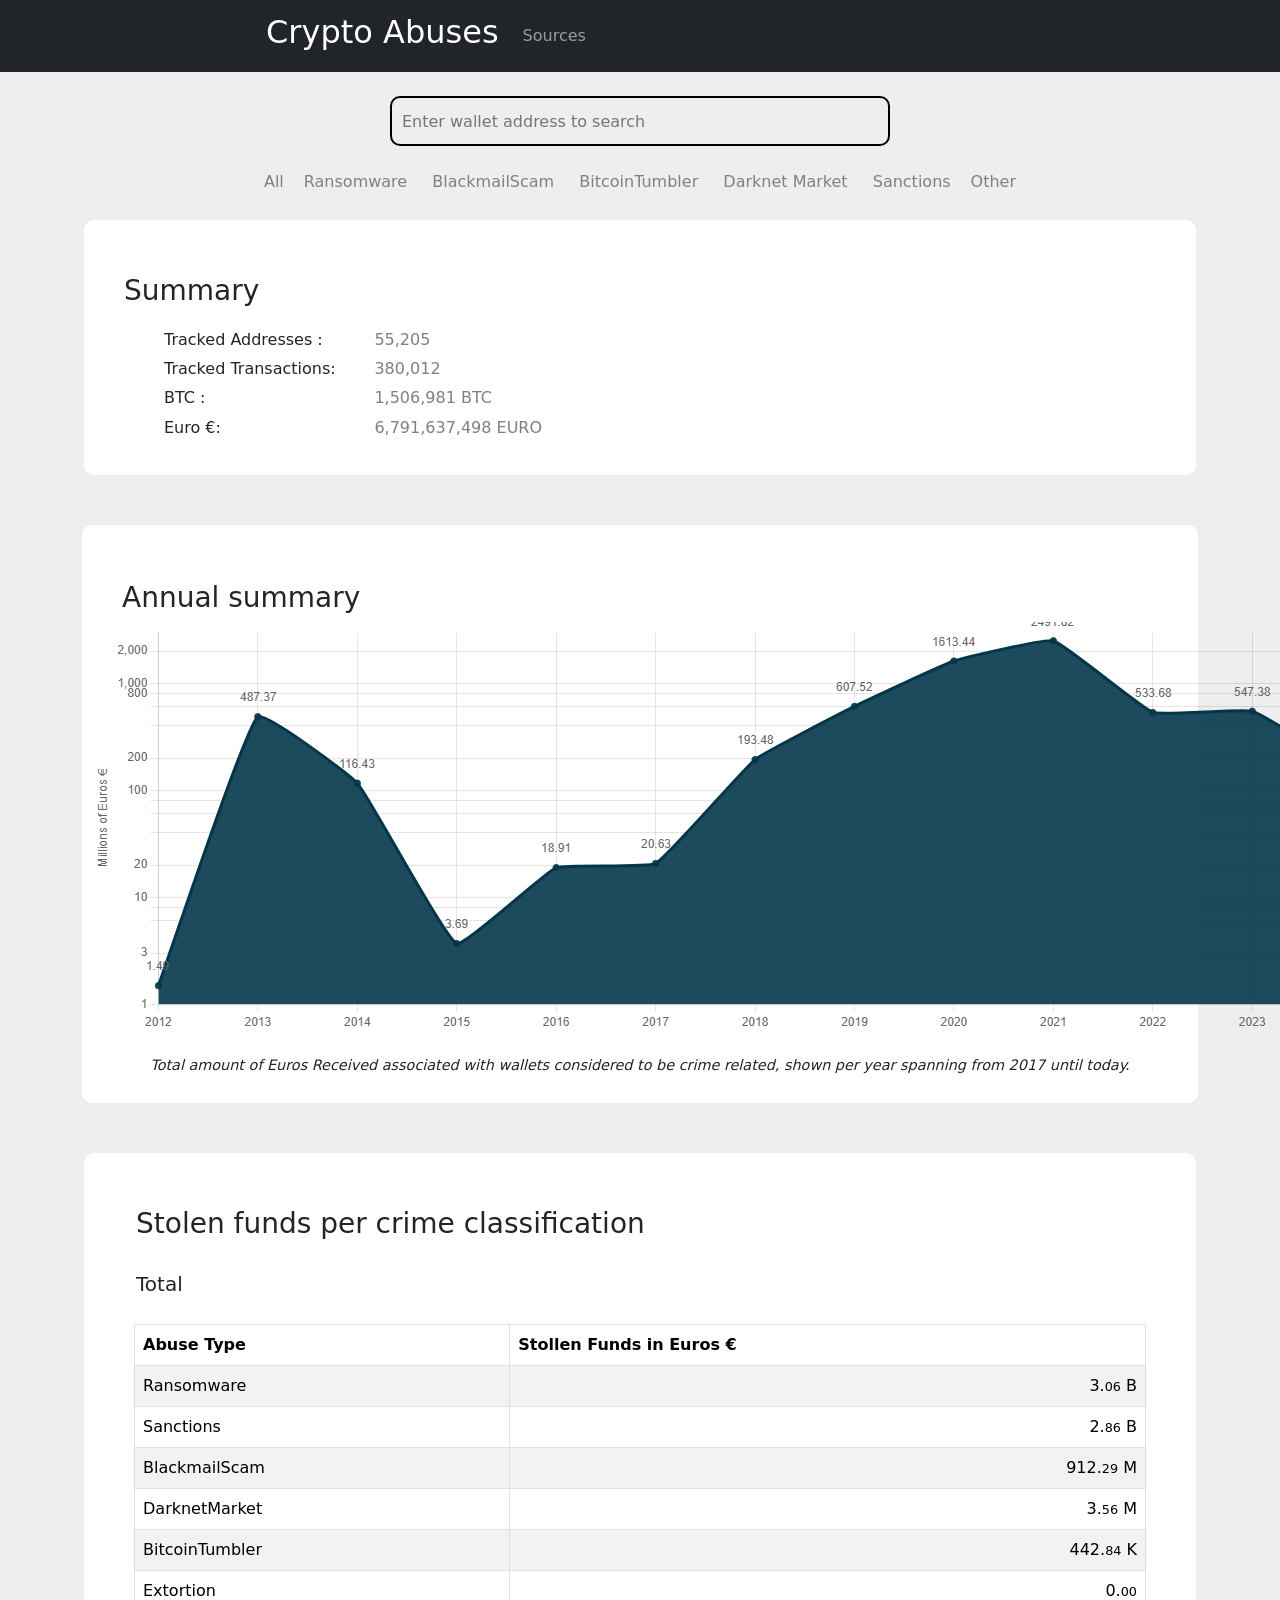
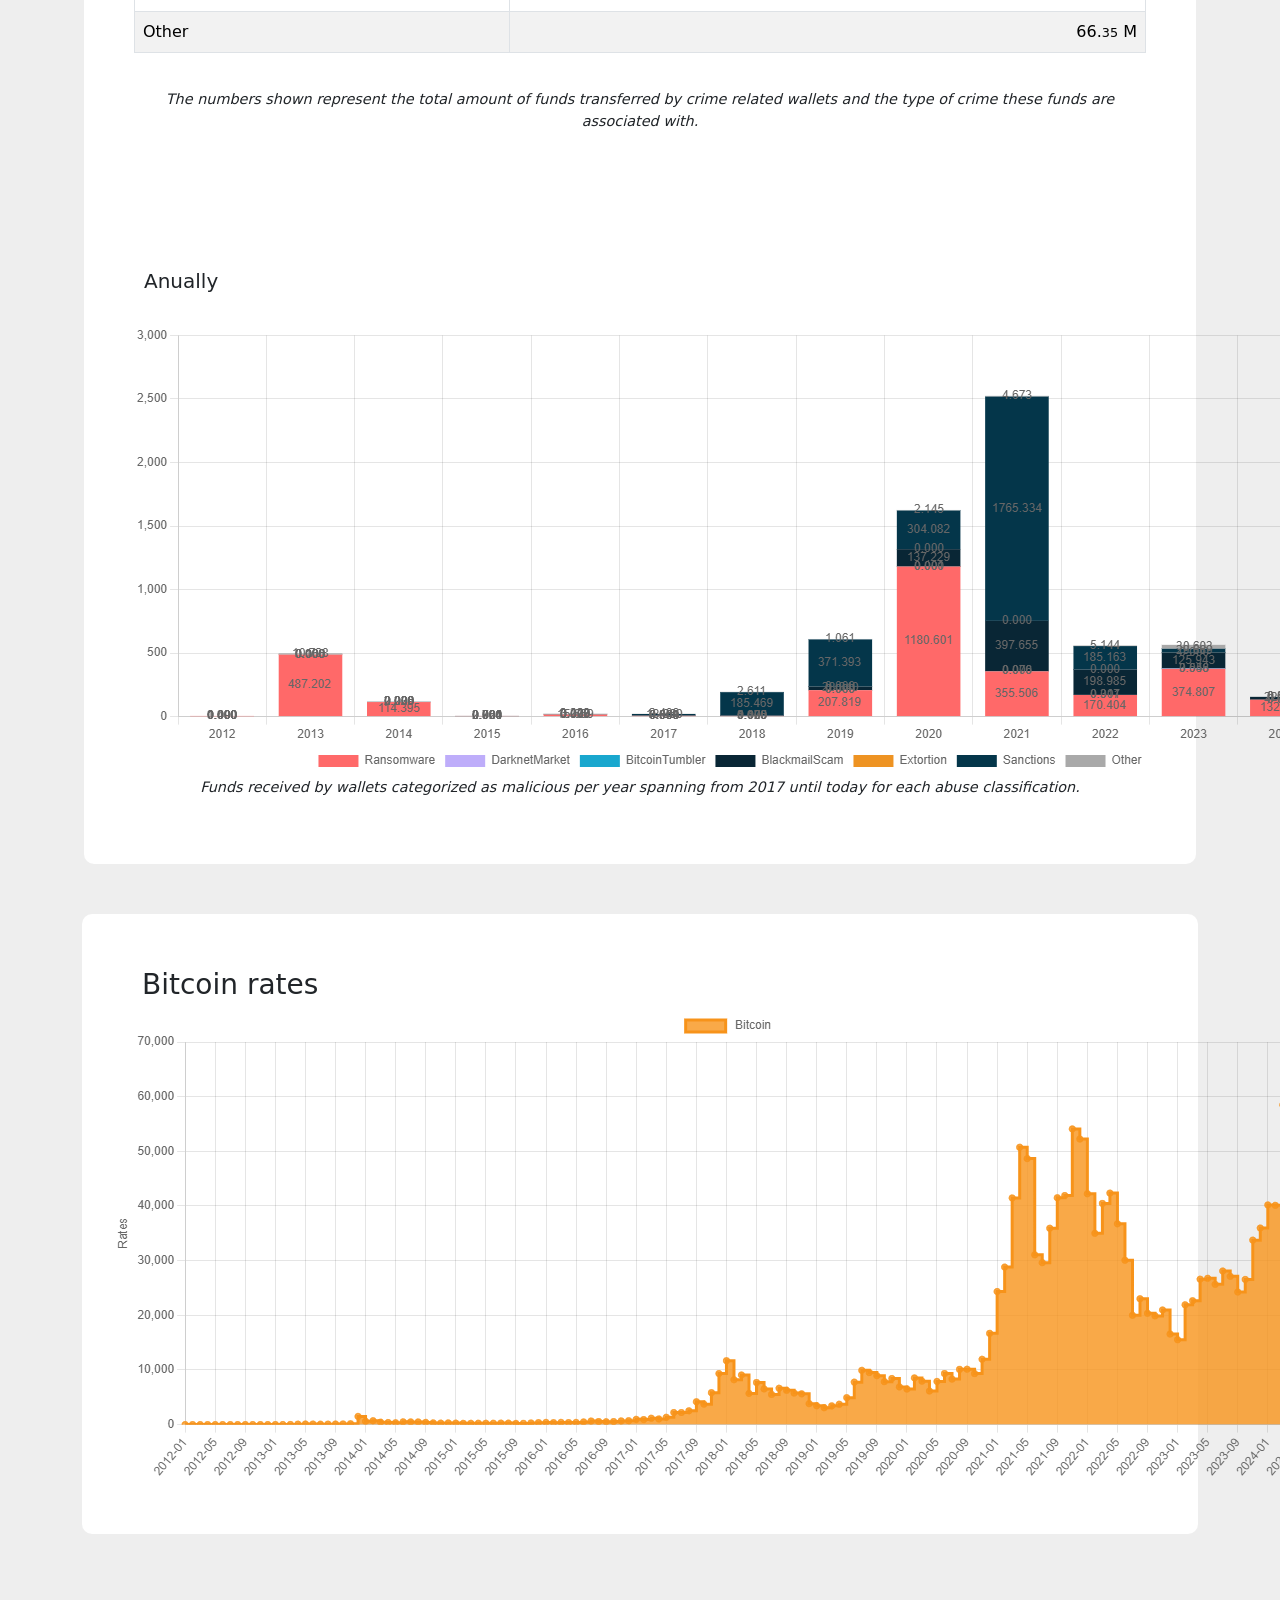
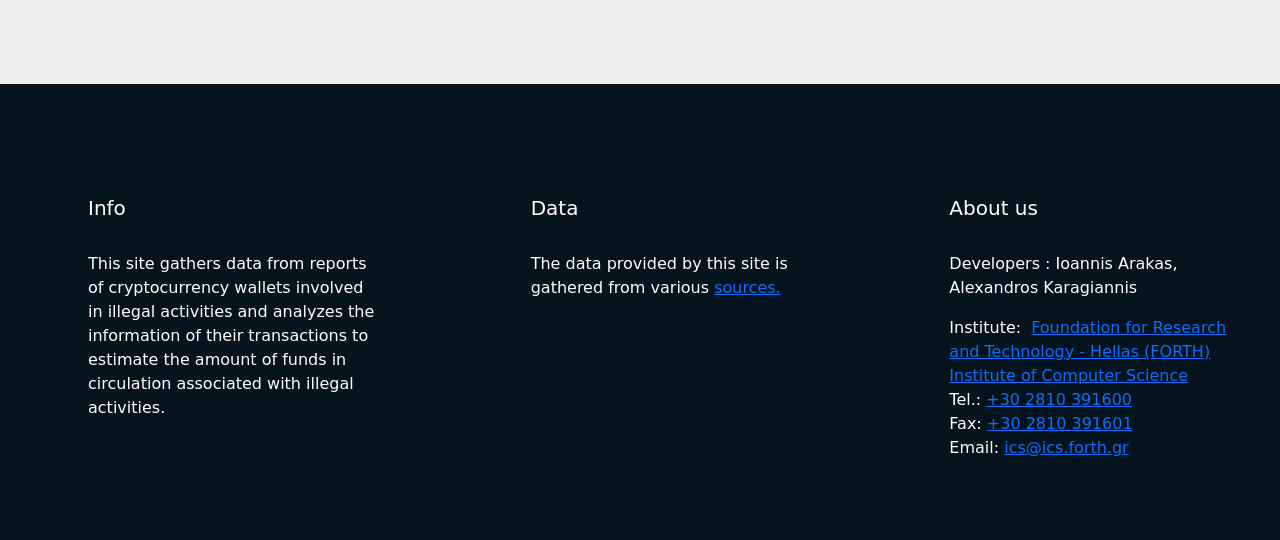
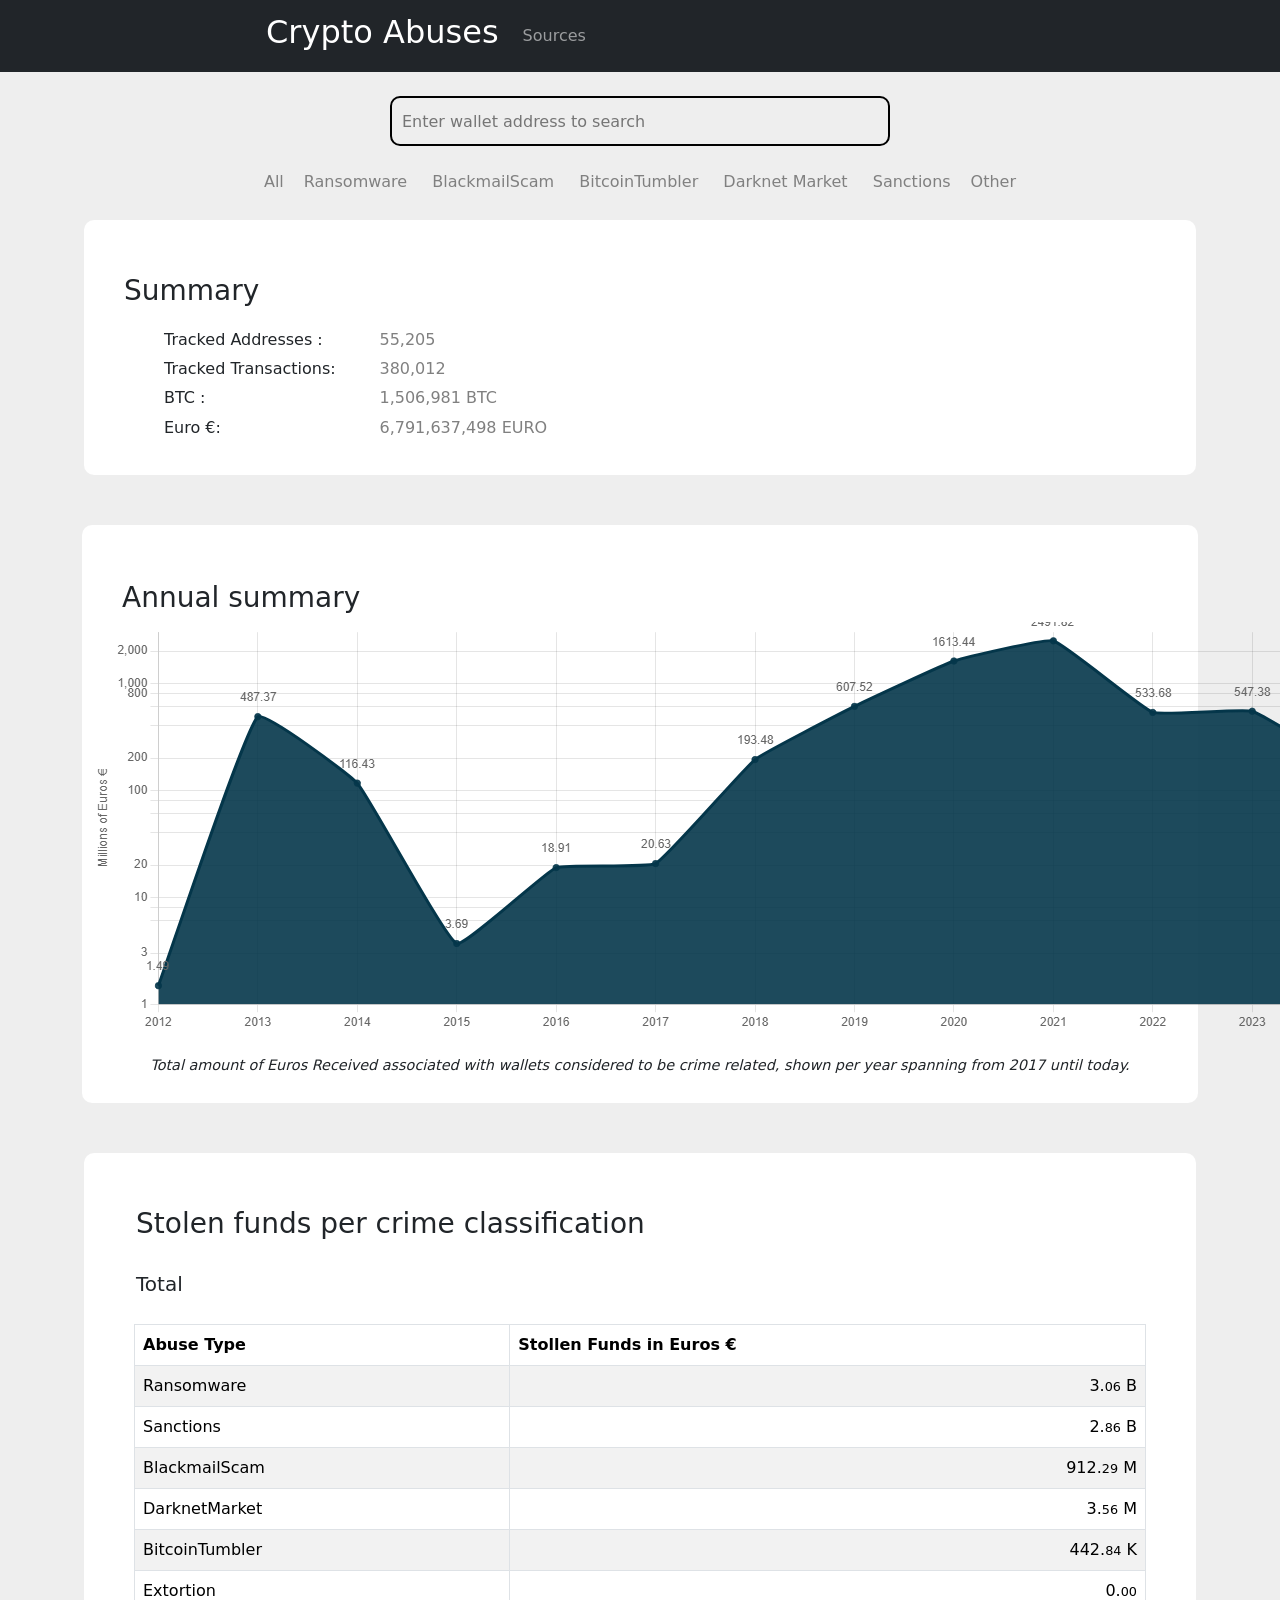
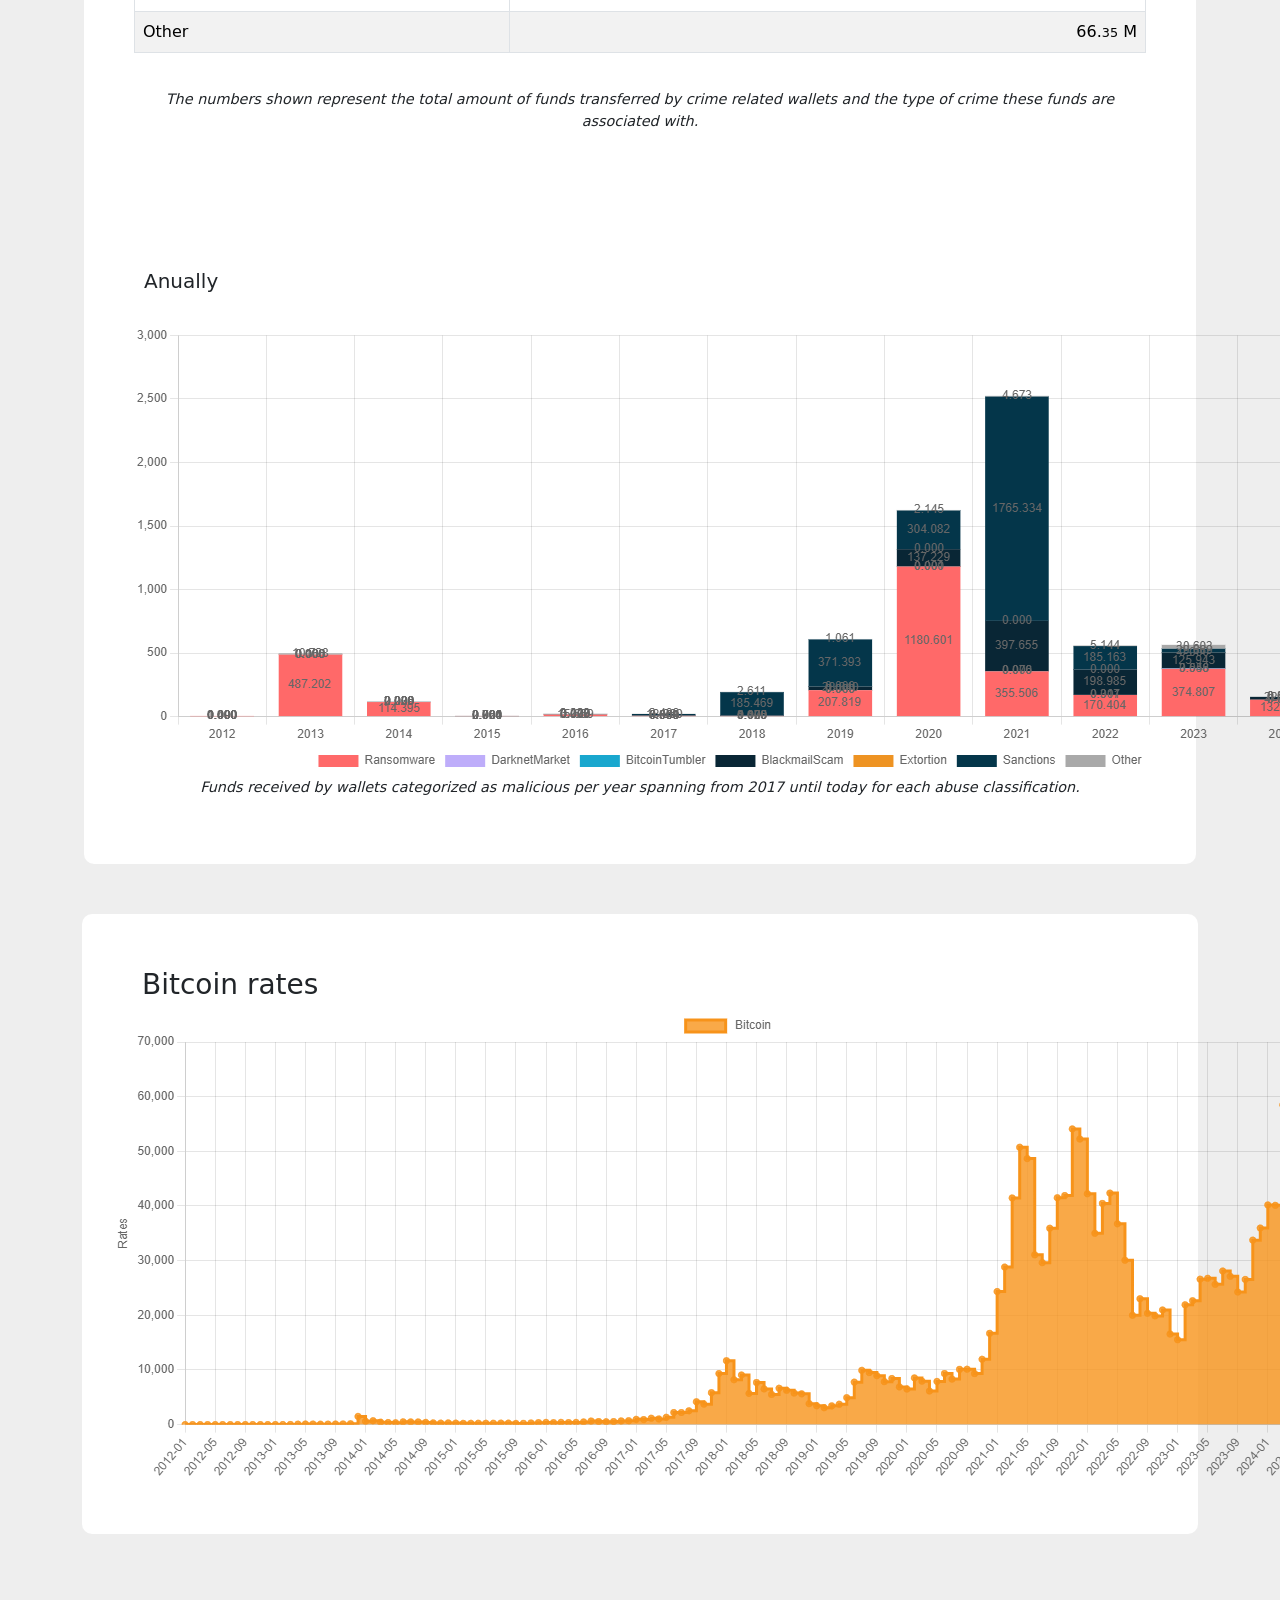
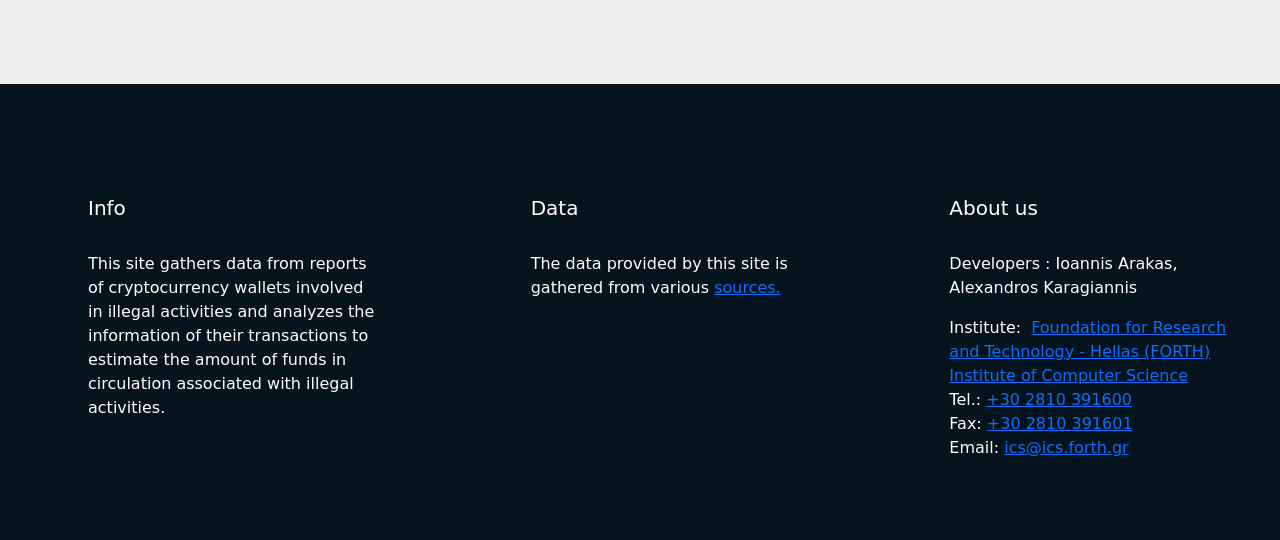
